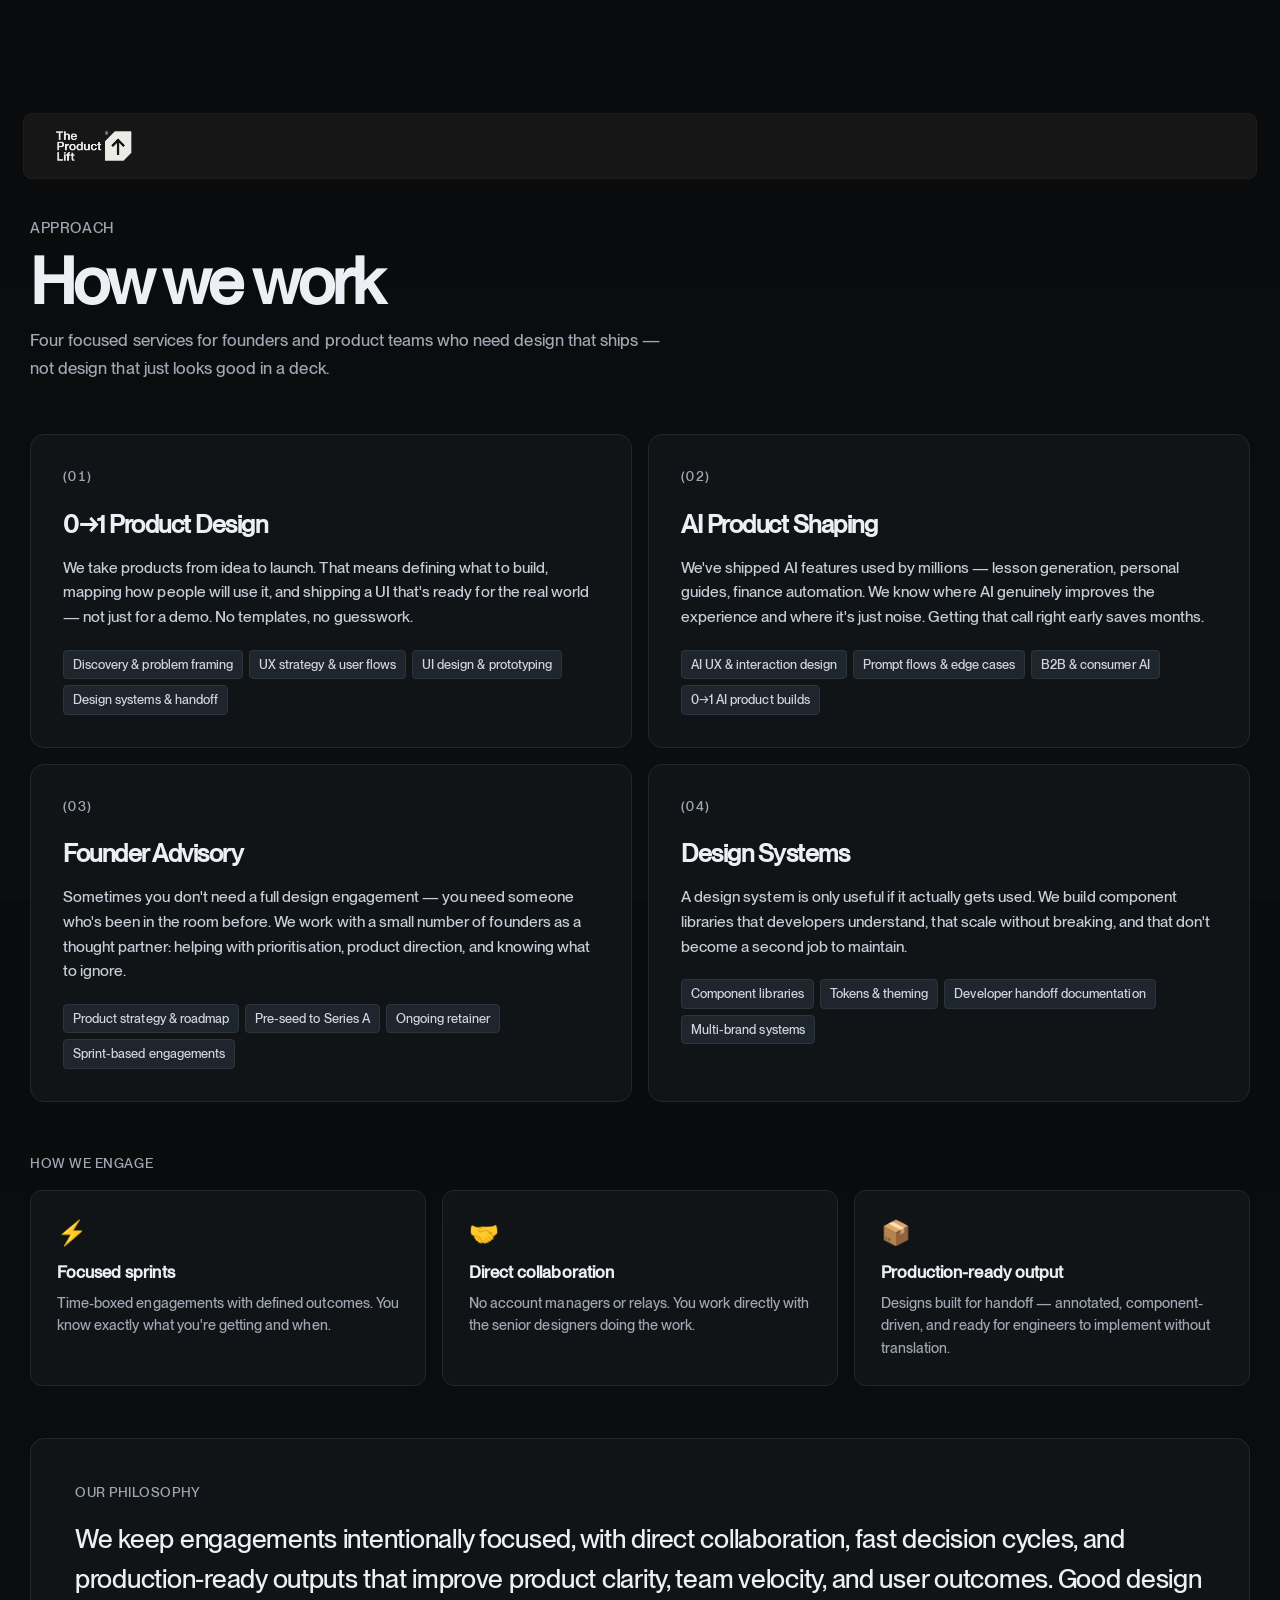
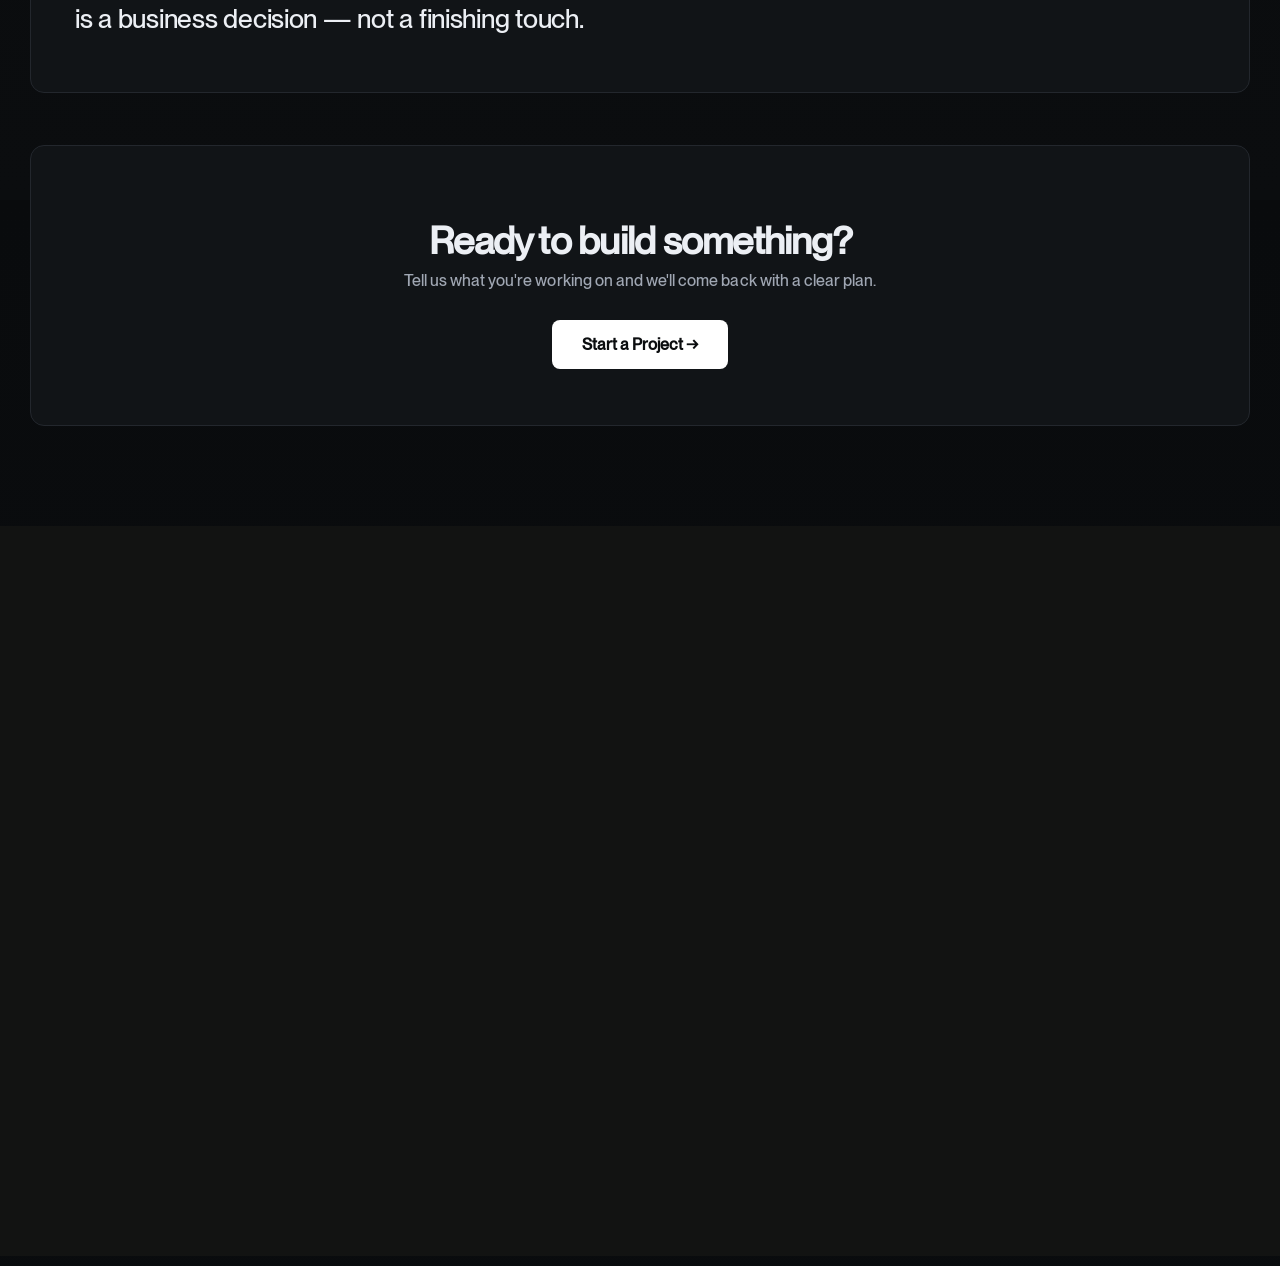
==== approach/index.html @ 655530db "Initial commit: The Product Lift — homepage + 6 daughter pages with nav and footer" ====
<!DOCTYPE html>
<html lang="en">
<head>
  <meta charset="UTF-8">
  <meta name="viewport" content="width=device-width, initial-scale=1.0">
  <title>Approach | The Product Lift</title>
  <meta name="description" content="How The Product Lift works — four focused services for founders and early-stage teams.">
  <link rel="icon" type="image/png" href="/images/logo-favicon.png?v=2">
  <link href="/css/hg-des.webflow.shared.d7e7f0685.min.css" rel="stylesheet" type="text/css" crossorigin="anonymous">
  <script type="text/javascript">!function(o,c){var n=c.documentElement,t=" w-mod-";n.className+=t+"js",("ontouchstart"in o||o.DocumentTouch&&c instanceof DocumentTouch)&&(n.className+=t+"touch")}(window,document);</script>
  <style>
    .brand-logo_wrap {
      width: clamp(120px, 14vw, 170px);
      max-width: 42vw;
    }

    .brand-logo_wrap img {
      width: 100%;
      height: auto;
      display: block;
    }

    @media (min-width: 1040px) {
      .nav_mobile_wrap {
        display: none !important;
      }
    }

    @media (max-width: 1039px) {
      .nav_desktop_wrap {
        display: none !important;
      }
    }
  </style>
  <style>
    :root {
      --bg: #0b0d0f;
      --panel: #111417;
      --border: #23272d;
      --text: #eceff4;
      --muted: #a0a7b3;
      --chip: #1f252c;
    }

    * { box-sizing: border-box; margin: 0; padding: 0; }

    body {
      font-family: "PP Neue Montreal", "Helvetica Neue", Helvetica, Arial, sans-serif;
      background: linear-gradient(180deg, #090b0d 0%, #0b0d0f 100%);
      color: var(--text);
      padding-top: 90px;
    }
    .nav a.active { font-weight: 700; }

    .container {
      width: min(1220px, 96vw);
      margin: 22px auto 100px;
    }

    /* — Page header — */
    .page-label { margin-top: 40px; color: var(--muted); font-size: 0.92rem; letter-spacing: 0.04em; text-transform: uppercase; }
    h1 { margin: 10px 0 14px; font-size: clamp(2.4rem, 5vw, 4.2rem); line-height: 1; letter-spacing: -0.03em; }
    .page-sub { color: var(--muted); font-size: 1.05rem; line-height: 1.65; max-width: 58ch; margin-bottom: 52px; }

    /* — Services grid — */
    .services-grid {
      display: grid;
      grid-template-columns: repeat(2, 1fr);
      gap: 16px;
      margin-bottom: 20px;
    }
    .service-card {
      border: 1px solid var(--border);
      border-radius: 14px;
      background: var(--panel);
      padding: 32px;
    }
    .service-num { color: var(--muted); font-size: 0.85rem; margin-bottom: 12px; font-variant-numeric: tabular-nums; }
    .service-title { font-size: clamp(1.3rem, 2vw, 1.55rem); font-weight: 600; margin-bottom: 14px; letter-spacing: -0.02em; }
    .service-body { color: #c6ced8; line-height: 1.6; font-size: 0.97rem; margin-bottom: 20px; }
    .service-tags { display: flex; flex-wrap: wrap; gap: 6px; }
    .tag {
      background: var(--chip);
      border: 1px solid #2c343d;
      color: #d2d8df;
      border-radius: 4px;
      padding: 5px 9px;
      font-size: 0.8rem;
    }

    /* — How we engage — */
    .engage-section { margin: 52px 0; }
    .section-label { color: var(--muted); font-size: 0.85rem; letter-spacing: 0.04em; text-transform: uppercase; margin-bottom: 18px; }
    .engage-grid {
      display: grid;
      grid-template-columns: repeat(3, 1fr);
      gap: 16px;
    }
    .engage-card {
      border: 1px solid var(--border);
      border-radius: 12px;
      background: var(--panel);
      padding: 26px;
    }
    .engage-icon { font-size: 1.5rem; margin-bottom: 12px; }
    .engage-title { font-size: 1.05rem; font-weight: 600; margin-bottom: 8px; }
    .engage-body { color: var(--muted); font-size: 0.9rem; line-height: 1.55; }

    /* — Philosophy — */
    .philosophy {
      border: 1px solid var(--border);
      border-radius: 14px;
      background: var(--panel);
      padding: 44px;
      margin: 52px 0;
    }
    .philosophy-label { color: var(--muted); font-size: 0.85rem; letter-spacing: 0.04em; text-transform: uppercase; margin-bottom: 18px; }
    .philosophy-quote {
      font-size: clamp(1.2rem, 2.5vw, 1.65rem);
      line-height: 1.5;
      font-weight: 500;
      letter-spacing: -0.01em;
      color: var(--text);
    }

    /* — CTA block — */
    .cta-block {
      border: 1px solid var(--border);
      border-radius: 14px;
      background: var(--panel);
      padding: 56px 44px;
      text-align: center;
      margin-top: 52px;
    }
    .cta-block h2 { font-size: clamp(1.6rem, 3vw, 2.4rem); letter-spacing: -0.02em; margin-bottom: 12px; }
    .cta-block p { color: var(--muted); margin-bottom: 28px; font-size: 1rem; }
    .cta-primary {
      background: #fff;
      color: #0b0d0f;
      border-radius: 8px;
      padding: 14px 30px;
      font-weight: 700;
      font-size: 1rem;
      text-decoration: none;
      display: inline-block;
      font-family: inherit;
    }

    @media (max-width: 860px) {
      .services-grid { grid-template-columns: 1fr; }
      .engage-grid { grid-template-columns: 1fr; }
      .philosophy { padding: 28px; }
      .cta-block { padding: 36px 24px; }
    }
  </style>
</head>
<body>
  <div data-wf--nav--nav-position="overlap" style="container-type:inline-size;position:relative;" class="nav_component w-variant-dd866659-1d7d-6447-6461-66ca86ca367f"><div class="u-theme-light u-display-none"></div><div class="u-embed-css w-embed"><style>
:root {
	--nav--menu-open-duration: 400ms;
	--nav--menu-close-duration: 400ms;
	--nav--dropdown-open-duration: 400ms;
	--nav--dropdown-close-duration: 400ms;
}
body:has(.nav_component .w-nav-button.w--open):not(:has(.nav_desktop_wrap:not(.w-condition-invisible))) { overflow: hidden; }
/* on smaller screens */
@media (width < 65em) {
	/* disable scroll when mobile menu is open */
	body:has(.nav_component .w-nav-button.w--open) { overflow: hidden; }
}
/* on larger screens */
@container (min-width: 65em) {
	/* show desktop nav & dropdown backdrop */
	.nav_desktop_wrap, .nav_dropdown_backdrop { display: block; }
	/* hide mobile nav & mobile menu backdrop */
	.nav_desktop_wrap:not(.w-condition-invisible) ~ .nav_mobile_wrap, .nav_desktop_wrap:not(.w-condition-invisible) ~ .nav_menu_backdrop { display: none; }
}
/* dropdown list: initial state */
html:not(.wf-design-mode) .nav_dropdown_component > .w-dropdown-list {
	/* removes display none to enable css transitions */
	display: grid !important;
	grid-template-columns: minmax(0, 1fr);
	/* sets list to 0 height by default */
	grid-template-rows: 0fr;
	transition: grid-template-rows var(--nav--dropdown-close-duration);
	/* makes list content not focusable when closed */
	visibility: hidden;
	opacity: 0;
}
/* makes list content focusable when opened */
html:not(.wf-design-mode) .nav_dropdown_component > .w-dropdown-list.w--open {
	visibility: visible;
	opacity: 1;
}
/* sets list child to overflow hidden to enable css height transition */
.nav_dropdown_component > .w-dropdown-list > * {
	overflow: hidden;
}
/* set open state of dropdown list */
.nav_dropdown_component:has(> .w-dropdown-toggle[aria-expanded="true"]) > .w-dropdown-list {
	--nav--dropdown-close-duration: var(--nav--dropdown-open-duration);
	grid-template-rows: 1fr;
}
/* on desktop, delay dropdown opening if another dropdown is open */
.nav_desktop_wrap:has(.nav_dropdown_component > .w-dropdown-toggle.w--open[aria-expanded="false"]) .nav_dropdown_component:has(> .w--open[aria-expanded="true"]) > .w-dropdown-list {
	transition-delay: var(--nav--dropdown-close-duration);
}
/* reveal dropdown backdrop when dropdown open */
.nav_dropdown_backdrop {
	transition: opacity var(--nav--dropdown-close-duration);
}
body:has(.nav_dropdown_component > [aria-expanded="true"]) .nav_dropdown_backdrop {
	opacity: 1;
}
/* reveal mobile menu backdrop on menu open */
.nav_menu_backdrop {
	transition: opacity var(--nav--menu-close-duration);
}
.nav_component:has(.w-nav-button.w--open) .nav_menu_backdrop {
	opacity: 1;
}
/* menu animations */
@keyframes menuOpen {
 from { clip-path: polygon(0 0, 100% 0, 100% 0, 0 0); }
 to { clip-path: polygon(0 0, 100% 0, 100% 100%, 0 100%); }
}
@keyframes menuClose {
 from { clip-path: polygon(0 0, 100% 0, 100% 100%, 0 100%); }
 to { clip-path: polygon(0 0, 100% 0, 100% 0, 0 0); }
}
/* menu open */
.nav_component:has(.w-nav-button.w--open) .w-nav-menu {
	animation: menuOpen var(--nav--menu-open-duration) ease-in-out forwards;
}
/* menu close */
.nav_component:has(.w-nav-button:not(.w--open)) .w-nav-menu {
	animation: menuClose var(--nav--menu-close-duration) ease-in-out forwards;
}
/* position overflow to top of screen */
.nav_component .w-nav-overlay {
 top: 0;
 min-height: 100vh;
}
/* open dropdown on mobile */
.nav_mobile_wrap [data-open-on-mobile] > .w-dropdown-toggle {
	display: none;
}
.nav_mobile_wrap [data-open-on-mobile] > .w-dropdown-list {
	visibility: visible !important;
	opacity: 1 !important;
	display: block !important;
	grid-template-rows: 1fr !important;
}
/* nav banner */
html:has(.nav_banner_wrap:not(.w-condition-invisible)):not(.hide-nav-banner) {
	--nav--height-total: calc(var(--nav--banner-height) + var(--nav--height) + var(--nav--spacing-outer-vertical));
}
.hide-nav-banner .nav_banner_wrap {
	display: none;
}
.wf-design-mode .nav_mobile_menu_wrap {
	width: 100%;
}
</style></div><a href="#main" class="nav_skip_wrap w-inline-block"><div class="nav_skip_text u-text-style-small">Skip to main content</div></a><header class="nav_desktop_wrap"><div class="nav_desktop_contain"><div class="nav_desktop_layout"><a aria-label="Home Page" href="/" aria-current="page" class="nav_desktop_logo w-inline-block w--current"><div style="" class="brand-logo_wrap"><img src="/images/logo-on-dark.png" loading="eager" alt="The Product Lift" style="width:100%;height:auto;display:block;"><div class="u-embed-js w-embed w-script"><script>
  document.addEventListener("DOMContentLoaded", () => {
    const logoWrap = document.querySelector(".brand-logo_wrap");
    if (!logoWrap) return;

    gsap.set(logoWrap, { transformPerspective: 800, transformOrigin: "center center" });

    // How far outside the element the magnet starts pulling (in px)
    const TRIGGER_RADIUS = 120;

    let bounds, cx, cy, isActive = false;

    function refreshBounds() {
      bounds = logoWrap.getBoundingClientRect();
      cx = bounds.left + bounds.width  / 2;
      cy = bounds.top  + bounds.height / 2;
    }

    refreshBounds();
    window.addEventListener("resize", refreshBounds);
    window.addEventListener("scroll", refreshBounds);

    window.addEventListener("mousemove", (e) => {
      const dx = e.clientX - cx;
      const dy = e.clientY - cy;
      const dist = Math.sqrt(dx * dx + dy * dy);

      if (dist < TRIGGER_RADIUS) {
        // Normalise pull strength — full pull at centre, eases off at the radius edge
        const strength = 1 - dist / TRIGGER_RADIUS;

        // Normalised -1 to +1 direction from centre
        const nx = dx / TRIGGER_RADIUS;
        const ny = dy / TRIGGER_RADIUS;

        if (!isActive) isActive = true;

        gsap.to(logoWrap, {
          x: nx * 12 * strength,
          y: ny * 8  * strength,
          rotateY: nx * 5 * strength,
          rotateX: -ny * 3 * strength,
          duration: 0.5,
          ease: "power3.out",
          overwrite: "auto"
        });

      } else if (isActive) {
        // Cursor left the radius — release
        isActive = false;

        gsap.to(logoWrap, {
          x: 0,
          y: 0,
          rotateX: 0,
          rotateY: 0,
          duration: 0.7,
          ease: "power4.out",
          overwrite: "auto"
        });
      }
    });
  });
</script></div></div></a><nav aria-label="Main" data-wf--menu--variant="desktop" class="nav_links_component w-variant-23049969-09ac-2789-520b-3c6ae895bbc6"><div class="u-embed-css w-embed"><style>
@media (min-width: 63.125rem) {
  .nav_links_wrap {
    display: flex;
    align-items: stretch;
  }
  
  .nav_links_item:not(:last-child)::after {
    content: "|";
    margin: 0 0.75rem;
    opacity: 0.4;
    align-self: center;
    color: var(--_theme---border-light);
    font-family: var(--text-style--font-family);
    font-size: var(--text-style--font-size);
    line-height: var(--text-style--line-height);
    font-weight: var(--text-style--font-weight);
    letter-spacing: var(--text-style--letter-spacing);
    text-transform: var(--text-style--text-transform, none);
  }
}
</style></div><ul data-trigger="group" role="list" class="nav_links_wrap w-variant-23049969-09ac-2789-520b-3c6ae895bbc6 w-list-unstyled"><li class="nav_links_item"><a data-trigger="focus-other hover-other" href="/work" class="nav_links_link w-variant-23049969-09ac-2789-520b-3c6ae895bbc6 w-inline-block"><div class="nav_links_text w-variant-23049969-09ac-2789-520b-3c6ae895bbc6 u-text-style-main">Work</div></a><link rel="prefetch" href="/work"></li><li class="nav_links_item"><a data-trigger="focus-other hover-other" href="/approach" class="nav_links_link w-variant-23049969-09ac-2789-520b-3c6ae895bbc6 w-inline-block"><div class="nav_links_text w-variant-23049969-09ac-2789-520b-3c6ae895bbc6 u-text-style-main">Approach</div></a></li><li class="nav_links_item"><a data-trigger="focus-other hover-other" href="/contact" class="nav_links_link w-variant-23049969-09ac-2789-520b-3c6ae895bbc6 w-inline-block"><div class="nav_links_text w-variant-23049969-09ac-2789-520b-3c6ae895bbc6 u-text-style-main">Contact</div></a></li></ul><ul role="list" class="nav_actions_wrap w-variant-23049969-09ac-2789-520b-3c6ae895bbc6 w-list-unstyled"><li class="nav_buttons_item is-main"><div data-wf--button-main--variant="primary" data-modal-trigger="contact" class="button_main_wrap u-text-transform-capitalize" data-button=" " data-trigger="hover focus"><div class="clickable_wrap u-cover-absolute"><a target="" href="/contact" class="clickable_link w-inline-block"><span class="clickable_text u-sr-only">Start a Project</span></a><button type="button" class="clickable_btn"><span class="clickable_text u-sr-only">Start a Project</span></button></div><div class="button_main_element"><div class="button_main_icon u-hide-if-empty"><svg xmlns="http://www.w3.org/2000/svg" width="100%" viewBox="0 0 15 10" fill="currentColor" class="u-svg"><path d="M10 10L15 5L10 0L8.83333 1.16667L11.8333 4.16667H1.66667V0.833333H0V5.83333H11.8333L8.83333 8.83333L10 10Z" class="u-path"></path></svg></div><div class="button_main_decoration u-hide-if-empty"></div><div aria-hidden="true" class="button_main_text u-text-style-main u-text-transform-capitalize">Start a Project</div><div class="button_main_line"></div></div><div class="u-embed-js w-embed w-script"><script src="/js/gsap.min_1.js"></script>

<script>
  document.addEventListener("DOMContentLoaded", () => {
    const buttons = [...document.querySelectorAll(".button_main_wrap")];

    buttons.forEach((btn) => {
      gsap.set(btn, { transformPerspective: 600, transformOrigin: "center center" });

      let bounds;

      btn.addEventListener("mouseenter", () => {
        bounds = btn.getBoundingClientRect();
      });

      btn.addEventListener("mousemove", (e) => {
        const nx = ((e.clientX - bounds.left) / bounds.width  - 0.5) * 2;
        const ny = ((e.clientY - bounds.top)  / bounds.height - 0.5) * 2;

        gsap.to(btn, {
          x: nx * 1.5,
          y: ny * 1,
          rotateY: nx * 0.8,
          rotateX: -ny * 0.5,
          duration: 0.4,
          ease: "power3.out",
          overwrite: "auto"
        });
      });

      btn.addEventListener("mouseleave", () => {
        gsap.to(btn, {
          x: 0, y: 0, rotateX: 0, rotateY: 0,
          duration: 0.7,
          ease: "power4.out",
          overwrite: "auto"
        });
      });

      window.addEventListener("resize", () => {
        if (bounds) bounds = btn.getBoundingClientRect();
      });
    });
  });
</script></div></div></li></ul><div class="u-embed-js w-embed w-script"><script>
(function() {
  'use strict';
  
  const navLinks = '.nav_links_item';
  const navButtons = '.nav_buttons_item';
  const linkTexts = document.querySelectorAll('.nav_links_link');
  
  // Hide immediately to prevent flash before animation
  gsap.set([navLinks, navButtons], {
    y: -15,
    opacity: 0,
    filter: 'blur(5px)'
  });
  
  let navAnimated = false;
  
  function animateNav() {
    if (navAnimated) return;
    navAnimated = true;
    
    const navTimeline = gsap.timeline({ delay: 0.3 });
    
    navTimeline
      .to(navLinks, {
        y: 0,
        opacity: 1,
        filter: 'blur(0px)',
        duration: 0.6,
        stagger: 0.07,
        ease: 'power2.out'
      })
      .to(navButtons, {
        y: 0,
        opacity: 1,
        filter: 'blur(0px)',
        duration: 0.6,
        stagger: 0.1,
        ease: 'power2.out'
      }, '-=0.4');
  }
  
  // Guard prevents duplicate listeners on repeat page visits
  if (!window.navHoverSet) {
    linkTexts.forEach(link => {
      const textEl = link.querySelector('.nav_links_text');
      
      link.addEventListener('mouseenter', () => {
        gsap.to(textEl, { y: -2, duration: 0.3, ease: 'power2.out' });
      });
      
      link.addEventListener('mouseleave', () => {
        gsap.to(textEl, { y: 0, duration: 0.3, ease: 'power2.out' });
      });
    });
    window.navHoverSet = true;
  }
  
  // preloaderComplete fires as the slide-out begins, so nav
  // animates in over the exiting preloader — feels more natural
  window.addEventListener('preloaderComplete', animateNav);

  // Reset on back/forward cache restore so nav re-animates
  window.addEventListener('pageshow', () => { navAnimated = false; });
  
})();
</script></div></nav></div></div></header><div data-animation="default" data-collapse="all" data-duration="400" data-easing="ease" data-easing2="ease" role="banner" class="nav_mobile_wrap w-nav"><div class="nav_mobile_contain"><div class="nav_mobile_layout"><a aria-label="Home Page" href="/" aria-current="page" class="nav_mobile_logo w-inline-block w--current"><div style="" class="brand-logo_wrap"><img src="/images/logo-on-dark.png" loading="eager" alt="The Product Lift" style="width:100%;height:auto;display:block;"><div class="u-embed-js w-embed w-script"><script>
  document.addEventListener("DOMContentLoaded", () => {
    const logoWrap = document.querySelector(".brand-logo_wrap");
    if (!logoWrap) return;

    gsap.set(logoWrap, { transformPerspective: 800, transformOrigin: "center center" });

    // How far outside the element the magnet starts pulling (in px)
    const TRIGGER_RADIUS = 120;

    let bounds, cx, cy, isActive = false;

    function refreshBounds() {
      bounds = logoWrap.getBoundingClientRect();
      cx = bounds.left + bounds.width  / 2;
      cy = bounds.top  + bounds.height / 2;
    }

    refreshBounds();
    window.addEventListener("resize", refreshBounds);
    window.addEventListener("scroll", refreshBounds);

    window.addEventListener("mousemove", (e) => {
      const dx = e.clientX - cx;
      const dy = e.clientY - cy;
      const dist = Math.sqrt(dx * dx + dy * dy);

      if (dist < TRIGGER_RADIUS) {
        // Normalise pull strength — full pull at centre, eases off at the radius edge
        const strength = 1 - dist / TRIGGER_RADIUS;

        // Normalised -1 to +1 direction from centre
        const nx = dx / TRIGGER_RADIUS;
        const ny = dy / TRIGGER_RADIUS;

        if (!isActive) isActive = true;

        gsap.to(logoWrap, {
          x: nx * 12 * strength,
          y: ny * 8  * strength,
          rotateY: nx * 5 * strength,
          rotateX: -ny * 3 * strength,
          duration: 0.5,
          ease: "power3.out",
          overwrite: "auto"
        });

      } else if (isActive) {
        // Cursor left the radius — release
        isActive = false;

        gsap.to(logoWrap, {
          x: 0,
          y: 0,
          rotateX: 0,
          rotateY: 0,
          duration: 0.7,
          ease: "power4.out",
          overwrite: "auto"
        });
      }
    });
  });
</script></div></div></a><nav role="navigation" class="nav_mobile_menu_wrap w-nav-menu"><div data-lenis-prevent="" class="nav_mobile_menu_scroll"><nav aria-label="Main" data-wf--menu--variant="mobile" class="nav_links_component"><div class="u-embed-css w-embed"><style>
@media (min-width: 63.125rem) {
  .nav_links_wrap {
    display: flex;
    align-items: stretch;
  }
  
  .nav_links_item:not(:last-child)::after {
    content: "|";
    margin: 0 0.75rem;
    opacity: 0.4;
    align-self: center;
    color: var(--_theme---border-light);
    font-family: var(--text-style--font-family);
    font-size: var(--text-style--font-size);
    line-height: var(--text-style--line-height);
    font-weight: var(--text-style--font-weight);
    letter-spacing: var(--text-style--letter-spacing);
    text-transform: var(--text-style--text-transform, none);
  }
}
</style></div><ul data-trigger="group" role="list" class="nav_links_wrap w-list-unstyled"><li class="nav_links_item"><a data-trigger="focus-other hover-other" href="/work" class="nav_links_link w-inline-block"><div class="nav_links_text u-text-style-main">Work</div></a><link rel="prefetch" href="/work"></li><li class="nav_links_item"><a data-trigger="focus-other hover-other" href="/approach" class="nav_links_link w-inline-block"><div class="nav_links_text u-text-style-main">Approach</div></a></li><li class="nav_links_item"><a data-trigger="focus-other hover-other" href="/contact" class="nav_links_link w-inline-block"><div class="nav_links_text u-text-style-main">Contact</div></a></li></ul><ul role="list" class="nav_actions_wrap w-list-unstyled"><li class="nav_buttons_item is-main"><div data-wf--button-main--variant="primary" data-modal-trigger="contact" class="button_main_wrap u-text-transform-capitalize" data-button=" " data-trigger="hover focus"><div class="clickable_wrap u-cover-absolute"><a target="" href="/contact" class="clickable_link w-inline-block"><span class="clickable_text u-sr-only">Start a Project</span></a><button type="button" class="clickable_btn"><span class="clickable_text u-sr-only">Start a Project</span></button></div><div class="button_main_element"><div class="button_main_icon u-hide-if-empty"><svg xmlns="http://www.w3.org/2000/svg" width="100%" viewBox="0 0 15 10" fill="currentColor" class="u-svg"><path d="M10 10L15 5L10 0L8.83333 1.16667L11.8333 4.16667H1.66667V0.833333H0V5.83333H11.8333L8.83333 8.83333L10 10Z" class="u-path"></path></svg></div><div class="button_main_decoration u-hide-if-empty"></div><div aria-hidden="true" class="button_main_text u-text-style-main u-text-transform-capitalize">Start a Project</div><div class="button_main_line"></div></div><div class="u-embed-js w-embed w-script"><script src="/js/gsap.min_1.js"></script>

<script>
  document.addEventListener("DOMContentLoaded", () => {
    const buttons = [...document.querySelectorAll(".button_main_wrap")];

    buttons.forEach((btn) => {
      gsap.set(btn, { transformPerspective: 600, transformOrigin: "center center" });

      let bounds;

      btn.addEventListener("mouseenter", () => {
        bounds = btn.getBoundingClientRect();
      });

      btn.addEventListener("mousemove", (e) => {
        const nx = ((e.clientX - bounds.left) / bounds.width  - 0.5) * 2;
        const ny = ((e.clientY - bounds.top)  / bounds.height - 0.5) * 2;

        gsap.to(btn, {
          x: nx * 1.5,
          y: ny * 1,
          rotateY: nx * 0.8,
          rotateX: -ny * 0.5,
          duration: 0.4,
          ease: "power3.out",
          overwrite: "auto"
        });
      });

      btn.addEventListener("mouseleave", () => {
        gsap.to(btn, {
          x: 0, y: 0, rotateX: 0, rotateY: 0,
          duration: 0.7,
          ease: "power4.out",
          overwrite: "auto"
        });
      });

      window.addEventListener("resize", () => {
        if (bounds) bounds = btn.getBoundingClientRect();
      });
    });
  });
</script></div></div></li></ul><div class="u-embed-js w-embed w-script"><script>
(function() {
  'use strict';
  
  const navLinks = '.nav_links_item';
  const navButtons = '.nav_buttons_item';
  const linkTexts = document.querySelectorAll('.nav_links_link');
  
  // Hide immediately to prevent flash before animation
  gsap.set([navLinks, navButtons], {
    y: -15,
    opacity: 0,
    filter: 'blur(5px)'
  });
  
  let navAnimated = false;
  
  function animateNav() {
    if (navAnimated) return;
    navAnimated = true;
    
    const navTimeline = gsap.timeline({ delay: 0.3 });
    
    navTimeline
      .to(navLinks, {
        y: 0,
        opacity: 1,
        filter: 'blur(0px)',
        duration: 0.6,
        stagger: 0.07,
        ease: 'power2.out'
      })
      .to(navButtons, {
        y: 0,
        opacity: 1,
        filter: 'blur(0px)',
        duration: 0.6,
        stagger: 0.1,
        ease: 'power2.out'
      }, '-=0.4');
  }
  
  // Guard prevents duplicate listeners on repeat page visits
  if (!window.navHoverSet) {
    linkTexts.forEach(link => {
      const textEl = link.querySelector('.nav_links_text');
      
      link.addEventListener('mouseenter', () => {
        gsap.to(textEl, { y: -2, duration: 0.3, ease: 'power2.out' });
      });
      
      link.addEventListener('mouseleave', () => {
        gsap.to(textEl, { y: 0, duration: 0.3, ease: 'power2.out' });
      });
    });
    window.navHoverSet = true;
  }
  
  // preloaderComplete fires as the slide-out begins, so nav
  // animates in over the exiting preloader — feels more natural
  window.addEventListener('preloaderComplete', animateNav);

  // Reset on back/forward cache restore so nav re-animates
  window.addEventListener('pageshow', () => { navAnimated = false; });
  
})();
</script></div></nav></div></nav><div data-state="open" class="nav_button_wrap w-nav-button"><div class="nav_button_layout"><div class="nav_button_line is-1"></div><div class="nav_button_line is-2"></div></div></div></div></div></div><div class="nav_dropdown_backdrop"></div><div class="nav_menu_backdrop"></div><div class="u-embed-js w-embed w-script"><script>
if (sessionStorage.getItem("hide-nav-banner") === "true") {
  document.documentElement.classList.add("hide-nav-banner");
}
document.addEventListener("DOMContentLoaded", function () {
  document.querySelectorAll(".nav_banner_close_wrap").forEach((button) => {
    button.addEventListener("click", function () {
      sessionStorage.setItem("hide-nav-banner", "true");
      document.documentElement.classList.add("hide-nav-banner");
    });
  });
  document.querySelectorAll(".nav_skip_wrap").forEach(function (link) {
    const target = document.querySelector("main");
    if (!target) return;
    link.addEventListener("click", function () {
      target.setAttribute("tabindex", "-1");
      target.focus();
    });
  });
});
</script></div><div class="u-embed-js w-embed w-script"><style>
.nav_desktop_contain {
  width: calc(100% - var(--nav--spacing-outer-horizontal) * 2);
  transform-origin: center top;
  will-change: transform, width;
}
.nav_component {
  transition: color 0.4s cubic-bezier(0.4, 0, 0.2, 1), 
              background-color 0.4s cubic-bezier(0.4, 0, 0.2, 1);
}
</style>
<script>
(function() {
  'use strict';
  
  function initNavScroll() {
    if (typeof gsap === 'undefined' || typeof ScrollTrigger === 'undefined') return;
    
    gsap.registerPlugin(ScrollTrigger);
    
    const nav = document.querySelector(".nav_component");
    const contain = document.querySelector(".nav_desktop_contain");
    
    if (!nav || !contain) return;
    
    const rem = parseFloat(getComputedStyle(document.documentElement).fontSize);
    const threshold = 2.5 * rem;
    
    // Calculate reduction in rem units
    const currentWidthPx = contain.offsetWidth;
    const currentWidthRem = currentWidthPx / rem;
    const reductionRem = Math.min(currentWidthRem * 0.15, 20); // Reduce by 15% or 20rem max
    const targetWidth = `${currentWidthRem - reductionRem}rem`;
    
    const navTimeline = gsap.timeline({
      scrollTrigger: {
        trigger: document.body,
        start: "top top",
        end: `+=${threshold * 2.5}`,
        scrub: 1,
        invalidateOnRefresh: true,
        onUpdate: (self) => {
          if (self.progress > 0.5) {
            nav.classList.add("u-theme-light");
          } else {
            nav.classList.remove("u-theme-light");
          }
        }
      }
    });
    
    navTimeline.to(contain, { 
      width: targetWidth, 
      ease: "power2.out" 
    }, 0);
    navTimeline.to(contain, { 
      scaleY: 0.94, 
      ease: "power2.out" 
    }, 0);
  }
  
  setTimeout(initNavScroll, 100);
  
  window.addEventListener('load', () => {
    if (typeof ScrollTrigger !== 'undefined') ScrollTrigger.refresh();
  });
  
})();
</script></div></div>

  <main id="main" class="container">
    <div class="page-label">Approach</div>
    <h1>How we work</h1>
    <p class="page-sub">Four focused services for founders and product teams who need design that ships — not design that just looks good in a deck.</p>

    <div class="services-grid">
      <div class="service-card">
        <div class="service-num">(01)</div>
        <h2 class="service-title">0&#x2192;1 Product Design</h2>
        <p class="service-body">We take products from idea to launch. That means defining what to build, mapping how people will use it, and shipping a UI that's ready for the real world — not just for a demo. No templates, no guesswork.</p>
        <div class="service-tags">
          <span class="tag">Discovery &amp; problem framing</span>
          <span class="tag">UX strategy &amp; user flows</span>
          <span class="tag">UI design &amp; prototyping</span>
          <span class="tag">Design systems &amp; handoff</span>
        </div>
      </div>

      <div class="service-card">
        <div class="service-num">(02)</div>
        <h2 class="service-title">AI Product Shaping</h2>
        <p class="service-body">We've shipped AI features used by millions — lesson generation, personal guides, finance automation. We know where AI genuinely improves the experience and where it's just noise. Getting that call right early saves months.</p>
        <div class="service-tags">
          <span class="tag">AI UX &amp; interaction design</span>
          <span class="tag">Prompt flows &amp; edge cases</span>
          <span class="tag">B2B &amp; consumer AI</span>
          <span class="tag">0&#x2192;1 AI product builds</span>
        </div>
      </div>

      <div class="service-card">
        <div class="service-num">(03)</div>
        <h2 class="service-title">Founder Advisory</h2>
        <p class="service-body">Sometimes you don't need a full design engagement — you need someone who's been in the room before. We work with a small number of founders as a thought partner: helping with prioritisation, product direction, and knowing what to ignore.</p>
        <div class="service-tags">
          <span class="tag">Product strategy &amp; roadmap</span>
          <span class="tag">Pre-seed to Series A</span>
          <span class="tag">Ongoing retainer</span>
          <span class="tag">Sprint-based engagements</span>
        </div>
      </div>

      <div class="service-card">
        <div class="service-num">(04)</div>
        <h2 class="service-title">Design Systems</h2>
        <p class="service-body">A design system is only useful if it actually gets used. We build component libraries that developers understand, that scale without breaking, and that don't become a second job to maintain.</p>
        <div class="service-tags">
          <span class="tag">Component libraries</span>
          <span class="tag">Tokens &amp; theming</span>
          <span class="tag">Developer handoff documentation</span>
          <span class="tag">Multi-brand systems</span>
        </div>
      </div>
    </div>

    <div class="engage-section">
      <div class="section-label">How we engage</div>
      <div class="engage-grid">
        <div class="engage-card">
          <div class="engage-icon">&#x26A1;</div>
          <div class="engage-title">Focused sprints</div>
          <div class="engage-body">Time-boxed engagements with defined outcomes. You know exactly what you're getting and when.</div>
        </div>
        <div class="engage-card">
          <div class="engage-icon">&#x1F91D;</div>
          <div class="engage-title">Direct collaboration</div>
          <div class="engage-body">No account managers or relays. You work directly with the senior designers doing the work.</div>
        </div>
        <div class="engage-card">
          <div class="engage-icon">&#x1F4E6;</div>
          <div class="engage-title">Production-ready output</div>
          <div class="engage-body">Designs built for handoff — annotated, component-driven, and ready for engineers to implement without translation.</div>
        </div>
      </div>
    </div>

    <div class="philosophy">
      <div class="philosophy-label">Our philosophy</div>
      <p class="philosophy-quote">We keep engagements intentionally focused, with direct collaboration, fast decision cycles, and production-ready outputs that improve product clarity, team velocity, and user outcomes. Good design is a business decision — not a finishing touch.</p>
    </div>

    <div class="cta-block">
      <h2>Ready to build something?</h2>
      <p>Tell us what you're working on and we'll come back with a clear plan.</p>
      <a class="cta-primary" href="/contact">Start a Project &#x2192;</a>
    </div>

  </main>
<footer class="footer-basic_wrap u-section"><div data-wf--spacer--variant="none" class="u-section-spacer u-ignore-trim"></div><h2 class="footer_title u-sr-only">Footer</h2><div class="footer-basic_bottom_wrap"><div class="footer-basic_bottom_contain u-container"><div class="footer-basic_bottom_element"><div class="footer-basic_bottom_layout"><div class="footer-basic_content_wrap"><div class="footer-basic_content_data"><div class="footer_bottom_text u-text-style-small u-text-color-secondary"><span>© </span><span data-dynamic-year=" ">2026</span><span>  The Product Lift. All Rights Reserved.</span></div><div data-trigger="group" role="list" class="footer_bottom_list"><div data-trigger="hover-other focus-other" role="listitem" class="footer_bottom_item"><a href="/privacy-policy" class="footer_bottom_link_wrap w-inline-block"><div class="footer_bottom_link_text u-text-style-small">Privacy Policy</div></a></div><div data-trigger="hover-other focus-other" role="listitem" class="footer_bottom_item"><a href="/terms-conditions" class="footer_bottom_link_wrap w-inline-block"><div class="footer_bottom_link_text u-text-style-small">Terms & Conditions</div></a></div><div data-trigger="hover-other focus-other" role="listitem" class="footer_bottom_item"><a href="/confidential" class="footer_bottom_link_wrap w-inline-block"><div class="footer_bottom_link_text u-text-style-small">Site Map</div></a></div></div></div><div class="footer-basic_content_contain"><div data-wf--grid--variant="default" style="" class="u-grid-wrapper" data-number="12"><div role="none" data-large-columns="2" data-medium-columns="0" data-small-columns="1" data-xsmall-columns="0" class="u-grid"><div data-wf--grid--variant="default" style="" class="u-grid-wrapper u-gap-0" data-number="12"><div role="none" data-large-columns="1" data-medium-columns="1" data-small-columns="0" data-xsmall-columns="0" class="u-grid"><div class="footer-clock_wrap u-margin-bottom-3"><span data-dynamic-status="" style="color: var(--_theme---text-focus-tertiary);">(Offline)</span><span data-dynamic-time="">Now, 8:59:19 PM IST</span></div><div data-wf--content-wrapper--variant="left" class="u-display-contents"><div class="u-content-wrapper  "><div data-number="40" data-wf--typography-paragraph--variant="text-small" class="u-text w-variant-4099173f-f581-635c-a5fe-cf4a89c62029 u-rich-text w-richtext u-margin-bottom-2 u-text-color-tertiary"><p>Mon to Fri, 9AM - 5:30PM</p></div><div data-number="40" data-wf--typography-paragraph--variant="text-small" class="u-text w-variant-4099173f-f581-635c-a5fe-cf4a89c62029 u-rich-text w-richtext u-margin-bottom-2 u-text-color-tertiary"><p>Sat, 10AM - 2PM</p></div><div data-number="40" data-wf--typography-paragraph--variant="text-small" class="u-text w-variant-4099173f-f581-635c-a5fe-cf4a89c62029 u-rich-text w-richtext u-margin-bottom-2 u-text-color-tertiary"><p>Sundays & Bank Holidays, Closed</p></div></div></div></div></div><div data-wf--content-wrapper--variant="left" class="u-display-contents"><div class="u-content-wrapper u-alignment-start"><div data-wf--content-wrapper--variant="right" class="u-display-contents"><div class="u-content-wrapper w-variant-405b6754-709a-81de-bf32-f0102c0c7aa2 u-all-unset-small"><div data-number="-1" data-wf--typography-paragraph--variant="text-small" class="u-text w-variant-4099173f-f581-635c-a5fe-cf4a89c62029 u-rich-text w-richtext u-margin-bottom-2 u-text-color-tertiary"><p>Based in Gurugram, India</p></div><div class="u-button-wrapper u-margin-top-3" style=""><div class="u-display-contents"><div data-wf--button-main--variant="link" class="button_main_wrap w-variant-625d5df4-ad91-f7dc-9e2f-2e69f3fd7400 u-text-style-small u-text-color-primary" data-button=" " data-trigger="hover focus"><div class="clickable_wrap u-cover-absolute"><a target="_blank" href="https://www.google.com/maps/place/Gurugram/@28.4595,77.0266,13z" class="clickable_link w-inline-block"><span class="clickable_text u-sr-only">28.4595 N, 77.0266 E</span></a><button type="button" class="clickable_btn"><span class="clickable_text u-sr-only">28.4595 N, 77.0266 E</span></button></div><div class="button_main_element w-variant-625d5df4-ad91-f7dc-9e2f-2e69f3fd7400"><div class="button_main_icon w-variant-625d5df4-ad91-f7dc-9e2f-2e69f3fd7400 u-hide-if-empty"></div><div class="button_main_decoration u-hide-if-empty"></div><div aria-hidden="true" class="button_main_text u-text-style-main u-text-style-small u-text-color-primary">28.4595 N, 77.0266 E</div><div class="button_main_line w-variant-625d5df4-ad91-f7dc-9e2f-2e69f3fd7400"></div></div><div class="u-embed-js w-embed w-script"><script src="/js/gsap.min_1.js"></script>

<script>
  document.addEventListener("DOMContentLoaded", () => {
    const buttons = [...document.querySelectorAll(".button_main_wrap")];

    buttons.forEach((btn) => {
      gsap.set(btn, { transformPerspective: 600, transformOrigin: "center center" });

      let bounds;

      btn.addEventListener("mouseenter", () => {
        bounds = btn.getBoundingClientRect();
      });

      btn.addEventListener("mousemove", (e) => {
        const nx = ((e.clientX - bounds.left) / bounds.width  - 0.5) * 2;
        const ny = ((e.clientY - bounds.top)  / bounds.height - 0.5) * 2;

        gsap.to(btn, {
          x: nx * 1.5,
          y: ny * 1,
          rotateY: nx * 0.8,
          rotateX: -ny * 0.5,
          duration: 0.4,
          ease: "power3.out",
          overwrite: "auto"
        });
      });

      btn.addEventListener("mouseleave", () => {
        gsap.to(btn, {
          x: 0, y: 0, rotateX: 0, rotateY: 0,
          duration: 0.7,
          ease: "power4.out",
          overwrite: "auto"
        });
      });

      window.addEventListener("resize", () => {
        if (bounds) bounds = btn.getBoundingClientRect();
      });
    });
  });
</script></div></div></div></div></div></div></div></div></div></div></div></div><div class="footer-basic_bottom_logo"><img src="/images/footer-bg.png?v=2" loading="eager" alt="The Product Lift footer visual" style="width:100%;height:auto;display:block;"></div></div></div></div></div><div class="u-embed-js w-embed w-script"><script>
document.addEventListener("DOMContentLoaded", function () {
  document.querySelectorAll("[data-dynamic-year]").forEach(function (el) {
    el.textContent = new Date().getFullYear();
  });
});
</script></div><div class="u-embed-js w-embed w-script"><script>
window.addEventListener('DOMContentLoaded', function() {
  'use strict';
  
  const prefersReducedMotion = window.matchMedia('(prefers-reduced-motion: reduce)').matches;
  
  if (prefersReducedMotion) {
    gsap.set(['.footer-basic_bottom_wrap', '.footer-basic_bottom_logo', '.footer_bottom_text', '.footer_bottom_item'], {
      clearProps: 'all'
    });
    return;
  }
  
  if (typeof gsap === 'undefined') return;
  
  gsap.registerPlugin(ScrollTrigger);
  
  const isLowEndDevice = navigator.hardwareConcurrency && navigator.hardwareConcurrency < 4;
  const blurAmount = isLowEndDevice ? 0 : 1;
  
  const initialStates = {
    wrap: { y: 40, autoAlpha: 0, filter: `blur(${8 * blurAmount}px)` },
    logo: { y: 60, autoAlpha: 0, scale: 0.95, filter: `blur(${10 * blurAmount}px)` },
    text: { y: 25, autoAlpha: 0, filter: `blur(${5 * blurAmount}px)` },
    item: { y: 30, autoAlpha: 0, filter: `blur(${6 * blurAmount}px)` }
  };
  
  gsap.set('.footer-basic_bottom_wrap', initialStates.wrap);
  gsap.set('.footer-basic_bottom_logo', initialStates.logo);
  gsap.set('.footer_bottom_text', initialStates.text);
  gsap.set('.footer_bottom_item', initialStates.item);
  
  const footerTimeline = gsap.timeline({ paused: true })
    .to('.footer-basic_bottom_wrap', { 
      y: 0, 
      autoAlpha: 1, 
      filter: 'blur(0px)', 
      duration: 0.8, 
      ease: 'power2.out'
    })
    .to('.footer-basic_bottom_logo', { 
      y: 0, 
      autoAlpha: 1, 
      scale: 1, 
      filter: 'blur(0px)', 
      duration: 1, 
      ease: 'power2.out'
    }, '-=0.6')
    .to('.footer_bottom_text', { 
      y: 0, 
      autoAlpha: 1, 
      filter: 'blur(0px)', 
      duration: 0.6, 
      ease: 'power2.out'
    }, '-=0.5')
    .to('.footer_bottom_item', { 
      y: 0, 
      autoAlpha: 1, 
      filter: 'blur(0px)', 
      duration: 0.6, 
      stagger: 0.08, 
      ease: 'power2.out'
    }, '-=0.4');
  
  ScrollTrigger.create({
    trigger: '.footer-basic_bottom_wrap',
    start: 'top bottom',
    end: 'bottom top',
    onEnter: () => footerTimeline.play(),
    onLeaveBack: () => footerTimeline.reverse(),
    onEnterBack: () => footerTimeline.play(),
  });
});
</script></div></footer>

  <script src="/js/jquery-3.5.1.min.dc5e7f18c8.js" type="text/javascript" crossorigin="anonymous"></script>
  <script src="/js/webflow.3433cf1d.ef4a8d1ad1548a68.js" type="text/javascript" crossorigin="anonymous"></script>
  <script src="/js/gsap.min.js" type="text/javascript"></script>
  <script src="/js/ScrollTrigger.min.js" type="text/javascript"></script>
  <script src="/js/SplitText.min.js" type="text/javascript"></script>
  <script type="text/javascript">gsap.registerPlugin(ScrollTrigger,SplitText);</script>
  <script>
  (function() {
    const TOP_LOGO = '/images/logo-on-dark.png';
    const SCROLLED_LOGO = '/images/logo-ton-light.png';

    function updateHeaderLogos() {
      const useScrolledLogo = window.scrollY > 20;
      const nextSrc = useScrolledLogo ? SCROLLED_LOGO : TOP_LOGO;

      document.querySelectorAll('.brand-logo_wrap img[alt="The Product Lift"]').forEach((img) => {
        if (img.getAttribute('src') !== nextSrc) {
          img.setAttribute('src', nextSrc);
        }
      });
    }

    if (document.readyState === 'loading') {
      document.addEventListener('DOMContentLoaded', updateHeaderLogos, { once: true });
    } else {
      updateHeaderLogos();
    }

    window.addEventListener('scroll', updateHeaderLogos, { passive: true });
    window.addEventListener('pageshow', updateHeaderLogos, { passive: true });
  })();
  </script>
</body>
</html>
---- css/hg-des.webflow.shared.d7e7f0685.min.css ----
html{-webkit-text-size-adjust:100%;-ms-text-size-adjust:100%;font-family:sans-serif}body{margin:0}article,aside,details,figcaption,figure,footer,header,hgroup,main,menu,nav,section,summary{display:block}audio,canvas,progress,video{vertical-align:baseline;display:inline-block}audio:not([controls]){height:0;display:none}[hidden],template{display:none}a{background-color:#0000}a:active,a:hover{outline:0}abbr[title]{border-bottom:1px dotted}b,strong{font-weight:700}dfn{font-style:italic}h1{margin:.67em 0;font-size:2em}mark{color:#000;background:#ff0}small{font-size:80%}sub,sup{vertical-align:baseline;font-size:75%;line-height:0;position:relative}sup{top:-.5em}sub{bottom:-.25em}img{border:0}svg:not(:root){overflow:hidden}hr{box-sizing:content-box;height:0}pre{overflow:auto}code,kbd,pre,samp{font-family:monospace;font-size:1em}button,input,optgroup,select,textarea{color:inherit;font:inherit;margin:0}button{overflow:visible}button,select{text-transform:none}button,html input[type=button],input[type=reset]{-webkit-appearance:button;cursor:pointer}button[disabled],html input[disabled]{cursor:default}button::-moz-focus-inner,input::-moz-focus-inner{border:0;padding:0}input{line-height:normal}input[type=checkbox],input[type=radio]{box-sizing:border-box;padding:0}input[type=number]::-webkit-inner-spin-button,input[type=number]::-webkit-outer-spin-button{height:auto}input[type=search]{-webkit-appearance:none}input[type=search]::-webkit-search-cancel-button,input[type=search]::-webkit-search-decoration{-webkit-appearance:none}legend{border:0;padding:0}textarea{overflow:auto}optgroup{font-weight:700}table{border-collapse:collapse;border-spacing:0}td,th{padding:0}@font-face{font-family:webflow-icons;src:url([data-uri])format("truetype");font-weight:400;font-style:normal}[class^=w-icon-],[class*=\ w-icon-]{speak:none;font-variant:normal;text-transform:none;-webkit-font-smoothing:antialiased;-moz-osx-font-smoothing:grayscale;font-style:normal;font-weight:400;line-height:1;font-family:webflow-icons!important}.w-icon-slider-right:before{content:""}.w-icon-slider-left:before{content:""}.w-icon-nav-menu:before{content:""}.w-icon-arrow-down:before,.w-icon-dropdown-toggle:before{content:""}.w-icon-file-upload-remove:before{content:""}.w-icon-file-upload-icon:before{content:""}*{box-sizing:border-box}html{height:100%}body{color:#333;background-color:#fff;min-height:100%;margin:0;font-family:Arial,sans-serif;font-size:14px;line-height:20px}img{vertical-align:middle;max-width:100%;display:inline-block}html.w-mod-touch *{background-attachment:scroll!important}.w-block{display:block}.w-inline-block{max-width:100%;display:inline-block}.w-clearfix:before,.w-clearfix:after{content:" ";grid-area:1/1/2/2;display:table}.w-clearfix:after{clear:both}.w-hidden{display:none}.w-button{color:#fff;line-height:inherit;cursor:pointer;background-color:#3898ec;border:0;border-radius:0;padding:9px 15px;text-decoration:none;display:inline-block}input.w-button{-webkit-appearance:button}html[data-w-dynpage] [data-w-cloak]{color:#0000!important}.w-code-block{margin:unset}pre.w-code-block code{all:inherit}.w-optimization{display:contents}.w-webflow-badge,.w-webflow-badge>img{box-sizing:unset;width:unset;height:unset;max-height:unset;max-width:unset;min-height:unset;min-width:unset;margin:unset;padding:unset;float:unset;clear:unset;border:unset;border-radius:unset;background:unset;background-image:unset;background-position:unset;background-size:unset;background-repeat:unset;background-origin:unset;background-clip:unset;background-attachment:unset;background-color:unset;box-shadow:unset;transform:unset;direction:unset;font-family:unset;font-weight:unset;color:unset;font-size:unset;line-height:unset;font-style:unset;font-variant:unset;text-align:unset;letter-spacing:unset;-webkit-text-decoration:unset;text-decoration:unset;text-indent:unset;text-transform:unset;list-style-type:unset;text-shadow:unset;vertical-align:unset;cursor:unset;white-space:unset;word-break:unset;word-spacing:unset;word-wrap:unset;transition:unset}.w-webflow-badge{white-space:nowrap;cursor:pointer;box-shadow:0 0 0 1px #0000001a,0 1px 3px #0000001a;visibility:visible!important;opacity:1!important;z-index:2147483647!important;color:#aaadb0!important;overflow:unset!important;background-color:#fff!important;border-radius:3px!important;width:auto!important;height:auto!important;margin:0!important;padding:6px!important;font-size:12px!important;line-height:14px!important;text-decoration:none!important;display:inline-block!important;position:fixed!important;inset:auto 12px 12px auto!important;transform:none!important}.w-webflow-badge>img{position:unset;visibility:unset!important;opacity:1!important;vertical-align:middle!important;display:inline-block!important}h1,h2,h3,h4,h5,h6{margin-bottom:10px;font-weight:700}h1{margin-top:20px;font-size:38px;line-height:44px}h2{margin-top:20px;font-size:32px;line-height:36px}h3{margin-top:20px;font-size:24px;line-height:30px}h4{margin-top:10px;font-size:18px;line-height:24px}h5{margin-top:10px;font-size:14px;line-height:20px}h6{margin-top:10px;font-size:12px;line-height:18px}p{margin-top:0;margin-bottom:10px}blockquote{border-left:5px solid #e2e2e2;margin:0 0 10px;padding:10px 20px;font-size:18px;line-height:22px}figure{margin:0 0 10px}figcaption{text-align:center;margin-top:5px}ul,ol{margin-top:0;margin-bottom:10px;padding-left:40px}.w-list-unstyled{padding-left:0;list-style:none}.w-embed:before,.w-embed:after{content:" ";grid-area:1/1/2/2;display:table}.w-embed:after{clear:both}.w-video{width:100%;padding:0;position:relative}.w-video iframe,.w-video object,.w-video embed{border:none;width:100%;height:100%;position:absolute;top:0;left:0}fieldset{border:0;margin:0;padding:0}button,[type=button],[type=reset]{cursor:pointer;-webkit-appearance:button;border:0}.w-form{margin:0 0 15px}.w-form-done{text-align:center;background-color:#ddd;padding:20px;display:none}.w-form-fail{background-color:#ffdede;margin-top:10px;padding:10px;display:none}label{margin-bottom:5px;font-weight:700;display:block}.w-input,.w-select{color:#333;vertical-align:middle;background-color:#fff;border:1px solid #ccc;width:100%;height:38px;margin-bottom:10px;padding:8px 12px;font-size:14px;line-height:1.42857;display:block}.w-input::placeholder,.w-select::placeholder{color:#999}.w-input:focus,.w-select:focus{border-color:#3898ec;outline:0}.w-input[disabled],.w-select[disabled],.w-input[readonly],.w-select[readonly],fieldset[disabled] .w-input,fieldset[disabled] .w-select{cursor:not-allowed}.w-input[disabled]:not(.w-input-disabled),.w-select[disabled]:not(.w-input-disabled),.w-input[readonly],.w-select[readonly],fieldset[disabled]:not(.w-input-disabled) .w-input,fieldset[disabled]:not(.w-input-disabled) .w-select{background-color:#eee}textarea.w-input,textarea.w-select{height:auto}.w-select{background-color:#f3f3f3}.w-select[multiple]{height:auto}.w-form-label{cursor:pointer;margin-bottom:0;font-weight:400;display:inline-block}.w-radio{margin-bottom:5px;padding-left:20px;display:block}.w-radio:before,.w-radio:after{content:" ";grid-area:1/1/2/2;display:table}.w-radio:after{clear:both}.w-radio-input{float:left;margin:3px 0 0 -20px;line-height:normal}.w-file-upload{margin-bottom:10px;display:block}.w-file-upload-input{opacity:0;z-index:-100;width:.1px;height:.1px;position:absolute;overflow:hidden}.w-file-upload-default,.w-file-upload-uploading,.w-file-upload-success{color:#333;display:inline-block}.w-file-upload-error{margin-top:10px;display:block}.w-file-upload-default.w-hidden,.w-file-upload-uploading.w-hidden,.w-file-upload-error.w-hidden,.w-file-upload-success.w-hidden{display:none}.w-file-upload-uploading-btn{cursor:pointer;background-color:#fafafa;border:1px solid #ccc;margin:0;padding:8px 12px;font-size:14px;font-weight:400;display:flex}.w-file-upload-file{background-color:#fafafa;border:1px solid #ccc;flex-grow:1;justify-content:space-between;margin:0;padding:8px 9px 8px 11px;display:flex}.w-file-upload-file-name{font-size:14px;font-weight:400;display:block}.w-file-remove-link{cursor:pointer;width:auto;height:auto;margin-top:3px;margin-left:10px;padding:3px;display:block}.w-icon-file-upload-remove{margin:auto;font-size:10px}.w-file-upload-error-msg{color:#ea384c;padding:2px 0;display:inline-block}.w-file-upload-info{padding:0 12px;line-height:38px;display:inline-block}.w-file-upload-label{cursor:pointer;background-color:#fafafa;border:1px solid #ccc;margin:0;padding:8px 12px;font-size:14px;font-weight:400;display:inline-block}.w-icon-file-upload-icon,.w-icon-file-upload-uploading{width:20px;margin-right:8px;display:inline-block}.w-icon-file-upload-uploading{height:20px}.w-container{max-width:940px;margin-left:auto;margin-right:auto}.w-container:before,.w-container:after{content:" ";grid-area:1/1/2/2;display:table}.w-container:after{clear:both}.w-container .w-row{margin-left:-10px;margin-right:-10px}.w-row:before,.w-row:after{content:" ";grid-area:1/1/2/2;display:table}.w-row:after{clear:both}.w-row .w-row{margin-left:0;margin-right:0}.w-col{float:left;width:100%;min-height:1px;padding-left:10px;padding-right:10px;position:relative}.w-col .w-col{padding-left:0;padding-right:0}.w-col-1{width:8.33333%}.w-col-2{width:16.6667%}.w-col-3{width:25%}.w-col-4{width:33.3333%}.w-col-5{width:41.6667%}.w-col-6{width:50%}.w-col-7{width:58.3333%}.w-col-8{width:66.6667%}.w-col-9{width:75%}.w-col-10{width:83.3333%}.w-col-11{width:91.6667%}.w-col-12{width:100%}.w-hidden-main{display:none!important}@media screen and (max-width:991px){.w-container{max-width:728px}.w-hidden-main{display:inherit!important}.w-hidden-medium{display:none!important}.w-col-medium-1{width:8.33333%}.w-col-medium-2{width:16.6667%}.w-col-medium-3{width:25%}.w-col-medium-4{width:33.3333%}.w-col-medium-5{width:41.6667%}.w-col-medium-6{width:50%}.w-col-medium-7{width:58.3333%}.w-col-medium-8{width:66.6667%}.w-col-medium-9{width:75%}.w-col-medium-10{width:83.3333%}.w-col-medium-11{width:91.6667%}.w-col-medium-12{width:100%}.w-col-stack{width:100%;left:auto;right:auto}}@media screen and (max-width:767px){.w-hidden-main,.w-hidden-medium{display:inherit!important}.w-hidden-small{display:none!important}.w-row,.w-container .w-row{margin-left:0;margin-right:0}.w-col{width:100%;left:auto;right:auto}.w-col-small-1{width:8.33333%}.w-col-small-2{width:16.6667%}.w-col-small-3{width:25%}.w-col-small-4{width:33.3333%}.w-col-small-5{width:41.6667%}.w-col-small-6{width:50%}.w-col-small-7{width:58.3333%}.w-col-small-8{width:66.6667%}.w-col-small-9{width:75%}.w-col-small-10{width:83.3333%}.w-col-small-11{width:91.6667%}.w-col-small-12{width:100%}}@media screen and (max-width:479px){.w-container{max-width:none}.w-hidden-main,.w-hidden-medium,.w-hidden-small{display:inherit!important}.w-hidden-tiny{display:none!important}.w-col{width:100%}.w-col-tiny-1{width:8.33333%}.w-col-tiny-2{width:16.6667%}.w-col-tiny-3{width:25%}.w-col-tiny-4{width:33.3333%}.w-col-tiny-5{width:41.6667%}.w-col-tiny-6{width:50%}.w-col-tiny-7{width:58.3333%}.w-col-tiny-8{width:66.6667%}.w-col-tiny-9{width:75%}.w-col-tiny-10{width:83.3333%}.w-col-tiny-11{width:91.6667%}.w-col-tiny-12{width:100%}}.w-widget{position:relative}.w-widget-map{width:100%;height:400px}.w-widget-map label{width:auto;display:inline}.w-widget-map img{max-width:inherit}.w-widget-map .gm-style-iw{text-align:center}.w-widget-map .gm-style-iw>button{display:none!important}.w-widget-twitter{overflow:hidden}.w-widget-twitter-count-shim{vertical-align:top;text-align:center;background:#fff;border:1px solid #758696;border-radius:3px;width:28px;height:20px;display:inline-block;position:relative}.w-widget-twitter-count-shim *{pointer-events:none;-webkit-user-select:none;user-select:none}.w-widget-twitter-count-shim .w-widget-twitter-count-inner{text-align:center;color:#999;font-family:serif;font-size:15px;line-height:12px;position:relative}.w-widget-twitter-count-shim .w-widget-twitter-count-clear{display:block;position:relative}.w-widget-twitter-count-shim.w--large{width:36px;height:28px}.w-widget-twitter-count-shim.w--large .w-widget-twitter-count-inner{font-size:18px;line-height:18px}.w-widget-twitter-count-shim:not(.w--vertical){margin-left:5px;margin-right:8px}.w-widget-twitter-count-shim:not(.w--vertical).w--large{margin-left:6px}.w-widget-twitter-count-shim:not(.w--vertical):before,.w-widget-twitter-count-shim:not(.w--vertical):after{content:" ";pointer-events:none;border:solid #0000;width:0;height:0;position:absolute;top:50%;left:0}.w-widget-twitter-count-shim:not(.w--vertical):before{border-width:4px;border-color:#75869600 #5d6c7b #75869600 #75869600;margin-top:-4px;margin-left:-9px}.w-widget-twitter-count-shim:not(.w--vertical).w--large:before{border-width:5px;margin-top:-5px;margin-left:-10px}.w-widget-twitter-count-shim:not(.w--vertical):after{border-width:4px;border-color:#fff0 #fff #fff0 #fff0;margin-top:-4px;margin-left:-8px}.w-widget-twitter-count-shim:not(.w--vertical).w--large:after{border-width:5px;margin-top:-5px;margin-left:-9px}.w-widget-twitter-count-shim.w--vertical{width:61px;height:33px;margin-bottom:8px}.w-widget-twitter-count-shim.w--vertical:before,.w-widget-twitter-count-shim.w--vertical:after{content:" ";pointer-events:none;border:solid #0000;width:0;height:0;position:absolute;top:100%;left:50%}.w-widget-twitter-count-shim.w--vertical:before{border-width:5px;border-color:#5d6c7b #75869600 #75869600;margin-left:-5px}.w-widget-twitter-count-shim.w--vertical:after{border-width:4px;border-color:#fff #fff0 #fff0;margin-left:-4px}.w-widget-twitter-count-shim.w--vertical .w-widget-twitter-count-inner{font-size:18px;line-height:22px}.w-widget-twitter-count-shim.w--vertical.w--large{width:76px}.w-background-video{color:#fff;height:500px;position:relative;overflow:hidden}.w-background-video>video{object-fit:cover;z-index:-100;background-position:50%;background-size:cover;width:100%;height:100%;margin:auto;position:absolute;inset:-100%}.w-background-video>video::-webkit-media-controls-start-playback-button{-webkit-appearance:none;display:none!important}.w-background-video--control{background-color:#0000;padding:0;position:absolute;bottom:1em;right:1em}.w-background-video--control>[hidden]{display:none!important}.w-slider{text-align:center;clear:both;-webkit-tap-highlight-color:#0000;tap-highlight-color:#0000;background:#ddd;height:300px;position:relative}.w-slider-mask{z-index:1;white-space:nowrap;height:100%;display:block;position:relative;left:0;right:0;overflow:hidden}.w-slide{vertical-align:top;white-space:normal;text-align:left;width:100%;height:100%;display:inline-block;position:relative}.w-slider-nav{z-index:2;text-align:center;-webkit-tap-highlight-color:#0000;tap-highlight-color:#0000;height:40px;margin:auto;padding-top:10px;position:absolute;inset:auto 0 0}.w-slider-nav.w-round>div{border-radius:100%}.w-slider-nav.w-num>div{font-size:inherit;line-height:inherit;width:auto;height:auto;padding:.2em .5em}.w-slider-nav.w-shadow>div{box-shadow:0 0 3px #3336}.w-slider-nav-invert{color:#fff}.w-slider-nav-invert>div{background-color:#2226}.w-slider-nav-invert>div.w-active{background-color:#222}.w-slider-dot{cursor:pointer;background-color:#fff6;width:1em;height:1em;margin:0 3px .5em;transition:background-color .1s,color .1s;display:inline-block;position:relative}.w-slider-dot.w-active{background-color:#fff}.w-slider-dot:focus{outline:none;box-shadow:0 0 0 2px #fff}.w-slider-dot:focus.w-active{box-shadow:none}.w-slider-arrow-left,.w-slider-arrow-right{cursor:pointer;color:#fff;-webkit-tap-highlight-color:#0000;tap-highlight-color:#0000;-webkit-user-select:none;user-select:none;width:80px;margin:auto;font-size:40px;position:absolute;inset:0;overflow:hidden}.w-slider-arrow-left [class^=w-icon-],.w-slider-arrow-right [class^=w-icon-],.w-slider-arrow-left [class*=\ w-icon-],.w-slider-arrow-right [class*=\ w-icon-]{position:absolute}.w-slider-arrow-left:focus,.w-slider-arrow-right:focus{outline:0}.w-slider-arrow-left{z-index:3;right:auto}.w-slider-arrow-right{z-index:4;left:auto}.w-icon-slider-left,.w-icon-slider-right{width:1em;height:1em;margin:auto;inset:0}.w-slider-aria-label{clip:rect(0 0 0 0);border:0;width:1px;height:1px;margin:-1px;padding:0;position:absolute;overflow:hidden}.w-slider-force-show{display:block!important}.w-dropdown{text-align:left;z-index:900;margin-left:auto;margin-right:auto;display:inline-block;position:relative}.w-dropdown-btn,.w-dropdown-toggle,.w-dropdown-link{vertical-align:top;color:#222;text-align:left;white-space:nowrap;margin-left:auto;margin-right:auto;padding:20px;text-decoration:none;position:relative}.w-dropdown-toggle{-webkit-user-select:none;user-select:none;cursor:pointer;padding-right:40px;display:inline-block}.w-dropdown-toggle:focus{outline:0}.w-icon-dropdown-toggle{width:1em;height:1em;margin:auto 20px auto auto;position:absolute;top:0;bottom:0;right:0}.w-dropdown-list{background:#ddd;min-width:100%;display:none;position:absolute}.w-dropdown-list.w--open{display:block}.w-dropdown-link{color:#222;padding:10px 20px;display:block}.w-dropdown-link.w--current{color:#0082f3}.w-dropdown-link:focus{outline:0}@media screen and (max-width:767px){.w-nav-brand{padding-left:10px}}.w-lightbox-backdrop{cursor:auto;letter-spacing:normal;text-indent:0;text-shadow:none;text-transform:none;visibility:visible;white-space:normal;word-break:normal;word-spacing:normal;word-wrap:normal;color:#fff;text-align:center;z-index:2000;opacity:0;-webkit-user-select:none;-moz-user-select:none;-webkit-tap-highlight-color:transparent;background:#000000e6;outline:0;font-family:Helvetica Neue,Helvetica,Ubuntu,Segoe UI,Verdana,sans-serif;font-size:17px;font-style:normal;font-weight:300;line-height:1.2;list-style:disc;position:fixed;inset:0;-webkit-transform:translate(0)}.w-lightbox-backdrop,.w-lightbox-container{-webkit-overflow-scrolling:touch;height:100%;overflow:auto}.w-lightbox-content{height:100vh;position:relative;overflow:hidden}.w-lightbox-view{opacity:0;width:100vw;height:100vh;position:absolute}.w-lightbox-view:before{content:"";height:100vh}.w-lightbox-group,.w-lightbox-group .w-lightbox-view,.w-lightbox-group .w-lightbox-view:before{height:86vh}.w-lightbox-frame,.w-lightbox-view:before{vertical-align:middle;display:inline-block}.w-lightbox-figure{margin:0;position:relative}.w-lightbox-group .w-lightbox-figure{cursor:pointer}.w-lightbox-img{width:auto;max-width:none;height:auto}.w-lightbox-image{float:none;max-width:100vw;max-height:100vh;display:block}.w-lightbox-group .w-lightbox-image{max-height:86vh}.w-lightbox-caption{text-align:left;text-overflow:ellipsis;white-space:nowrap;background:#0006;padding:.5em 1em;position:absolute;bottom:0;left:0;right:0;overflow:hidden}.w-lightbox-embed{width:100%;height:100%;position:absolute;inset:0}.w-lightbox-control{cursor:pointer;background-position:50%;background-repeat:no-repeat;background-size:24px;width:4em;transition:all .3s;position:absolute;top:0}.w-lightbox-left{background-image:url([data-uri]);display:none;bottom:0;left:0}.w-lightbox-right{background-image:url([data-uri]);display:none;bottom:0;right:0}.w-lightbox-close{background-image:url([data-uri]);background-size:18px;height:2.6em;right:0}.w-lightbox-strip{white-space:nowrap;padding:0 1vh;line-height:0;position:absolute;bottom:0;left:0;right:0;overflow:auto hidden}.w-lightbox-item{box-sizing:content-box;cursor:pointer;width:10vh;padding:2vh 1vh;display:inline-block;-webkit-transform:translate(0,0)}.w-lightbox-active{opacity:.3}.w-lightbox-thumbnail{background:#222;height:10vh;position:relative;overflow:hidden}.w-lightbox-thumbnail-image{position:absolute;top:0;left:0}.w-lightbox-thumbnail .w-lightbox-tall{width:100%;top:50%;transform:translateY(-50%)}.w-lightbox-thumbnail .w-lightbox-wide{height:100%;left:50%;transform:translate(-50%)}.w-lightbox-spinner{box-sizing:border-box;border:5px solid #0006;border-radius:50%;width:40px;height:40px;margin-top:-20px;margin-left:-20px;animation:.8s linear infinite spin;position:absolute;top:50%;left:50%}.w-lightbox-spinner:after{content:"";border:3px solid #0000;border-bottom-color:#fff;border-radius:50%;position:absolute;inset:-4px}.w-lightbox-hide{display:none}.w-lightbox-noscroll{overflow:hidden}@media (min-width:768px){.w-lightbox-content{height:96vh;margin-top:2vh}.w-lightbox-view,.w-lightbox-view:before{height:96vh}.w-lightbox-group,.w-lightbox-group .w-lightbox-view,.w-lightbox-group .w-lightbox-view:before{height:84vh}.w-lightbox-image{max-width:96vw;max-height:96vh}.w-lightbox-group .w-lightbox-image{max-width:82.3vw;max-height:84vh}.w-lightbox-left,.w-lightbox-right{opacity:.5;display:block}.w-lightbox-close{opacity:.8}.w-lightbox-control:hover{opacity:1}}.w-lightbox-inactive,.w-lightbox-inactive:hover{opacity:0}.w-richtext:before,.w-richtext:after{content:" ";grid-area:1/1/2/2;display:table}.w-richtext:after{clear:both}.w-richtext[contenteditable=true]:before,.w-richtext[contenteditable=true]:after{white-space:initial}.w-richtext ol,.w-richtext ul{overflow:hidden}.w-richtext .w-richtext-figure-selected.w-richtext-figure-type-video div:after,.w-richtext .w-richtext-figure-selected[data-rt-type=video] div:after,.w-richtext .w-richtext-figure-selected.w-richtext-figure-type-image div,.w-richtext .w-richtext-figure-selected[data-rt-type=image] div{outline:2px solid #2895f7}.w-richtext figure.w-richtext-figure-type-video>div:after,.w-richtext figure[data-rt-type=video]>div:after{content:"";display:none;position:absolute;inset:0}.w-richtext figure{max-width:60%;position:relative}.w-richtext figure>div:before{cursor:default!important}.w-richtext figure img{width:100%}.w-richtext figure figcaption.w-richtext-figcaption-placeholder{opacity:.6}.w-richtext figure div{color:#0000;font-size:0}.w-richtext figure.w-richtext-figure-type-image,.w-richtext figure[data-rt-type=image]{display:table}.w-richtext figure.w-richtext-figure-type-image>div,.w-richtext figure[data-rt-type=image]>div{display:inline-block}.w-richtext figure.w-richtext-figure-type-image>figcaption,.w-richtext figure[data-rt-type=image]>figcaption{caption-side:bottom;display:table-caption}.w-richtext figure.w-richtext-figure-type-video,.w-richtext figure[data-rt-type=video]{width:60%;height:0}.w-richtext figure.w-richtext-figure-type-video iframe,.w-richtext figure[data-rt-type=video] iframe{width:100%;height:100%;position:absolute;top:0;left:0}.w-richtext figure.w-richtext-figure-type-video>div,.w-richtext figure[data-rt-type=video]>div{width:100%}.w-richtext figure.w-richtext-align-center{clear:both;margin-left:auto;margin-right:auto}.w-richtext figure.w-richtext-align-center.w-richtext-figure-type-image>div,.w-richtext figure.w-richtext-align-center[data-rt-type=image]>div{max-width:100%}.w-richtext figure.w-richtext-align-normal{clear:both}.w-richtext figure.w-richtext-align-fullwidth{text-align:center;clear:both;width:100%;max-width:100%;margin-left:auto;margin-right:auto;display:block}.w-richtext figure.w-richtext-align-fullwidth>div{padding-bottom:inherit;display:inline-block}.w-richtext figure.w-richtext-align-fullwidth>figcaption{display:block}.w-richtext figure.w-richtext-align-floatleft{float:left;clear:none;margin-right:15px}.w-richtext figure.w-richtext-align-floatright{float:right;clear:none;margin-left:15px}.w-nav{z-index:1000;background:#ddd;position:relative}.w-nav:before,.w-nav:after{content:" ";grid-area:1/1/2/2;display:table}.w-nav:after{clear:both}.w-nav-brand{float:left;color:#333;text-decoration:none;position:relative}.w-nav-link{vertical-align:top;color:#222;text-align:left;margin-left:auto;margin-right:auto;padding:20px;text-decoration:none;display:inline-block;position:relative}.w-nav-link.w--current{color:#0082f3}.w-nav-menu{float:right;position:relative}[data-nav-menu-open]{text-align:center;background:#c8c8c8;min-width:200px;position:absolute;top:100%;left:0;right:0;overflow:visible;display:block!important}.w--nav-link-open{display:block;position:relative}.w-nav-overlay{width:100%;display:none;position:absolute;top:100%;left:0;right:0;overflow:hidden}.w-nav-overlay [data-nav-menu-open]{top:0}.w-nav[data-animation=over-left] .w-nav-overlay{width:auto}.w-nav[data-animation=over-left] .w-nav-overlay,.w-nav[data-animation=over-left] [data-nav-menu-open]{z-index:1;top:0;right:auto}.w-nav[data-animation=over-right] .w-nav-overlay{width:auto}.w-nav[data-animation=over-right] .w-nav-overlay,.w-nav[data-animation=over-right] [data-nav-menu-open]{z-index:1;top:0;left:auto}.w-nav-button{float:right;cursor:pointer;-webkit-tap-highlight-color:#0000;tap-highlight-color:#0000;-webkit-user-select:none;user-select:none;padding:18px;font-size:24px;display:none;position:relative}.w-nav-button:focus{outline:0}.w-nav-button.w--open{color:#fff;background-color:#c8c8c8}.w-nav[data-collapse=all] .w-nav-menu{display:none}.w-nav[data-collapse=all] .w-nav-button,.w--nav-dropdown-open,.w--nav-dropdown-toggle-open{display:block}.w--nav-dropdown-list-open{position:static}@media screen and (max-width:991px){.w-nav[data-collapse=medium] .w-nav-menu{display:none}.w-nav[data-collapse=medium] .w-nav-button{display:block}}@media screen and (max-width:767px){.w-nav[data-collapse=small] .w-nav-menu{display:none}.w-nav[data-collapse=small] .w-nav-button{display:block}.w-nav-brand{padding-left:10px}}@media screen and (max-width:479px){.w-nav[data-collapse=tiny] .w-nav-menu{display:none}.w-nav[data-collapse=tiny] .w-nav-button{display:block}}.w-tabs{position:relative}.w-tabs:before,.w-tabs:after{content:" ";grid-area:1/1/2/2;display:table}.w-tabs:after{clear:both}.w-tab-menu{position:relative}.w-tab-link{vertical-align:top;text-align:left;cursor:pointer;color:#222;background-color:#ddd;padding:9px 30px;text-decoration:none;display:inline-block;position:relative}.w-tab-link.w--current{background-color:#c8c8c8}.w-tab-link:focus{outline:0}.w-tab-content{display:block;position:relative;overflow:hidden}.w-tab-pane{display:none;position:relative}.w--tab-active{display:block}@media screen and (max-width:479px){.w-tab-link{display:block}}.w-ix-emptyfix:after{content:""}@keyframes spin{0%{transform:rotate(0)}to{transform:rotate(360deg)}}.w-dyn-empty{background-color:#ddd;padding:10px}.w-dyn-hide,.w-dyn-bind-empty,.w-condition-invisible{display:none!important}.wf-layout-layout{display:grid}@font-face{font-family:PP Neue Montreal;src:url(../fonts/6970e3b8dc8d6b29a077860d_PPNeueMontreal-Medium.woff2)format("woff2");font-weight:500;font-style:normal;font-display:swap}:root{--_theme---background:var(--mono-palette--mono-100);--_text-style---font-family:var(--_typography---font--primary-family);--_theme---text-focus-primary:var(--mono-palette--mono-800);--_text-style---font-size:var(--_typography---font-size--text-main);--_text-style---line-height:var(--_typography---line-height--body-height);--_text-style---font-weight:var(--_typography---font--primary-medium);--_text-style---letter-spacing:var(--_typography---letter-spacing--spacing-7);--site--gutter:clamp(1.25*1rem,((1.25 - ((1.5 - 1.25)/(var(--site--viewport-max) - var(--site--viewport-min))*var(--site--viewport-min)))*1rem + ((1.5 - 1.25)/(var(--site--viewport-max) - var(--site--viewport-min)))*100vw),1.5*1rem);--_spacing---space--8:clamp(2.5*1rem,((2.5 - ((4 - 2.5)/(var(--site--viewport-max) - var(--site--viewport-min))*var(--site--viewport-min)))*1rem + ((4 - 2.5)/(var(--site--viewport-max) - var(--site--viewport-min)))*100vw),4*1rem);--radius--main:1rem;--_theme---background-3:var(--alpha--mono-100-o10);--site--column-count:12;--site--column-width:calc((min(var(--max-width--main),100% - var(--site--margin)*2) - (var(--site--gutter)*(var(--site--column-count) - 1)))/var(--site--column-count));--_responsive---large:1;--_responsive---medium:0;--_responsive---small:0;--_responsive---xsmall:0;--_spacing---space--6:clamp(2*1rem,((2 - ((2.5 - 2)/(var(--site--viewport-max) - var(--site--viewport-min))*var(--site--viewport-min)))*1rem + ((2.5 - 2)/(var(--site--viewport-max) - var(--site--viewport-min)))*100vw),2.5*1rem);--_spacing---section-space--main:clamp(3*1rem,((3 - ((5 - 3)/(var(--site--viewport-max) - var(--site--viewport-min))*var(--site--viewport-min)))*1rem + ((5 - 3)/(var(--site--viewport-max) - var(--site--viewport-min)))*100vw),5*1rem);--_spacing---space--5:clamp(1.75*1rem,((1.75 - ((2 - 1.75)/(var(--site--viewport-max) - var(--site--viewport-min))*var(--site--viewport-min)))*1rem + ((2 - 1.75)/(var(--site--viewport-max) - var(--site--viewport-min)))*100vw),2*1rem);--max-width--small:50rem;--site--margin:clamp(1.25*1rem,((1.25 - ((1.5 - 1.25)/(var(--site--viewport-max) - var(--site--viewport-min))*var(--site--viewport-min)))*1rem + ((1.5 - 1.25)/(var(--site--viewport-max) - var(--site--viewport-min)))*100vw),1.5*1rem);--_gap---size:var(--site--gutter);--_column-count---value:1;--_theme---background-skeleton:var(--_theme---background-3);--radius--tiny:.1875rem;--_spacing---space--3:clamp(.875*1rem,((.875 - ((1 - .875)/(var(--site--viewport-max) - var(--site--viewport-min))*var(--site--viewport-min)))*1rem + ((1 - .875)/(var(--site--viewport-max) - var(--site--viewport-min)))*100vw),1*1rem);--border-width--main:.094rem;--_text-style---margin-bottom:var(--_spacing---space--4);--_text-style---text-wrap:pretty;--_theme---heading:var(--mono-palette--mono-900);--_theme---card--heading:var(--mono-palette--mono-900);--_spacing---space--2:clamp(.625*1rem,((.625 - ((.75 - .625)/(var(--site--viewport-max) - var(--site--viewport-min))*var(--site--viewport-min)))*1rem + ((.75 - .625)/(var(--site--viewport-max) - var(--site--viewport-min)))*100vw),.75*1rem);--_spacing---section-space--none:0px;--_spacing---section-space--small:clamp(2*1rem,((2 - ((2.5 - 2)/(var(--site--viewport-max) - var(--site--viewport-min))*var(--site--viewport-min)))*1rem + ((2.5 - 2)/(var(--site--viewport-max) - var(--site--viewport-min)))*100vw),2.5*1rem);--_spacing---section-space--large:clamp(7.5*1rem,((7.5 - ((9.25 - 7.5)/(var(--site--viewport-max) - var(--site--viewport-min))*var(--site--viewport-min)))*1rem + ((9.25 - 7.5)/(var(--site--viewport-max) - var(--site--viewport-min)))*100vw),9.25*1rem);--_spacing---section-space--page-top:clamp(8*1rem,((8 - ((12.5 - 8)/(var(--site--viewport-max) - var(--site--viewport-min))*var(--site--viewport-min)))*1rem + ((12.5 - 8)/(var(--site--viewport-max) - var(--site--viewport-min)))*100vw),12.5*1rem);--max-width--main:calc(var(--site--viewport-max)*1rem);--max-width--full:100%;--_text-style---margin-top:var(--_spacing---space--4);--_text-style---trim-top:var(--_typography---font--primary-trim-top);--_text-style---trim-bottom:var(--_typography---font--primary-trim-bottom);--_spacing---space--7:clamp(2.25*1rem,((2.25 - ((3 - 2.25)/(var(--site--viewport-max) - var(--site--viewport-min))*var(--site--viewport-min)))*1rem + ((3 - 2.25)/(var(--site--viewport-max) - var(--site--viewport-min)))*100vw),3*1rem);--_theme---text-link--text:var(--mono-palette--mono-500);--_trigger---on:1;--_theme---text-link--text-hover:var(--mono-palette--mono-700);--_trigger---off:0;--_typography---line-height--heading-height-1:1.05;--_typography---line-height--heading-height-2:1.1;--_typography---line-height--heading-height-3:1.15;--_typography---line-height--heading-height-4:1.2;--_typography---letter-spacing--spacing-1\<deleted\|variable-96c3ef35-145c-de17-34df-2d368f9c4b4f\>:-.03em;--_typography---letter-spacing--spacing-2\<deleted\|variable-46bfdf6e-7218-32ba-eda4-e5729bd821b7\>:0em;--_theme---heading-accent:var(--brand-palette--brand-900);--_spacing---space--1:clamp(.375*1rem,((.375 - ((.5 - .375)/(var(--site--viewport-max) - var(--site--viewport-min))*var(--site--viewport-min)))*1rem + ((.5 - .375)/(var(--site--viewport-max) - var(--site--viewport-min)))*100vw),.5*1rem);--_spacing---space--4:clamp(1.25*1rem,((1.25 - ((1.5 - 1.25)/(var(--site--viewport-max) - var(--site--viewport-min))*var(--site--viewport-min)))*1rem + ((1.5 - 1.25)/(var(--site--viewport-max) - var(--site--viewport-min)))*100vw),1.5*1rem);--_typography---font--primary-family:"PP Neue Montreal",Arial,sans-serif;--_typography---font--primary-regular\<deleted\|variable-e2e11636-2778-b266-3d73-a7bb3f1f201f\>:400;--_typography---font--primary-medium:500;--_typography---font--primary-bold\<deleted\|variable-e1e2311b-a015-23c9-f2d7-7d185e6e1fba\>:700;--radius--small:.5rem;--radius--round:100vw;--_theme---border:var(--mono-palette--mono-150);--_typography---font-size--text-main:clamp(.9375*1rem,((.9375 - ((1 - .9375)/(var(--site--viewport-max) - var(--site--viewport-min))*var(--site--viewport-min)))*1rem + ((1 - .9375)/(var(--site--viewport-max) - var(--site--viewport-min)))*100vw),1*1rem);--swatch--transparent:transparent;--_button-style---text:var(--_theme---button-primary--text);--_button-style---text-hover:var(--_theme---button-primary--text-hover);--_button-style---background:var(--_theme---button-primary--background);--_button-style---background-hover:var(--_theme---button-primary--background-hover);--_button-style---border:var(--_theme---button-primary--border);--_button-style---border-hover:var(--_theme---button-primary--border-hover);--_theme---text-link--border:var(--_theme---border);--alpha--transparent:transparent;--button-size--medium:3rem;--_button-style---icon:var(--_theme---button-primary--icon);--_button-style---icon-hover:var(--_theme---button-primary--icon-hover);--button-size--large:5rem;--_state---false:0;--_state---true:1;--_theme---card--border:var(--mono-palette--mono-125);--_theme---card--background:var(--_theme---background-2);--_theme---text-focus-tertiary:var(--mono-palette--mono-600);--focus--offset-inner:calc(var(--focus--width)*-1);--nav--max-width-outer:var(--max-width--main);--nav--spacing-outer-horizontal:var(--site--margin);--nav--radius:var(--radius--small);--_theme---nav--background:var(--_theme---background-3);--swatch--dark-900\<deleted\|variable-b6de3dc8-5520-0236-77cd-d665fd586e64\>:#1f1d1e;--nav--max-width-inner:var(--max-width--main);--nav--height-total:calc(var(--nav--height) + var(--nav--spacing-outer-vertical));--nav--spacing-outer-vertical:var(--site--margin);--nav--height:4rem;--nav--hamburger-thickness:var(--border-width--main);--nav--hamburger-gap:var(--_spacing---space--2);--nav--spacing-inner-horizontal:var(--_spacing---space--5);--_theme---background-2:var(--mono-palette--mono-125);--_theme---border-light:var(--mono-palette--mono-300);--focus--width:.125rem;--_theme---text-link--border-hover:var(--_theme---border-light);--_tag-style---text:var(--_theme---tag-primary--text);--_tag-style---text-hover:var(--_theme---tag-primary--text-hover);--_tag-style---background:var(--_theme---tag-primary--background);--_tag-style---background-hover:var(--_theme---tag-primary--background-hover);--_tag-style---border:var(--_theme---tag-primary--border);--_tag-style---border-hover:var(--_theme---tag-primary--border-hover);--_tag-style---icon:var(--_theme---tag-primary--icon);--_tag-style---icon-hover:var(--_theme---tag-primary--icon-hover);--_theme---text-focus-secondary:var(--mono-palette--mono-700);--_theme---card--background-hover:var(--_theme---background);--_button-style---decoration:var(--alpha--transparent);--_button-style---decoration-hover:var(--alpha--transparent);--_theme---text-decorative:var(--mono-palette--mono-300);--_theme---heading-accent-contrast:var(--brand-palette--brand-800);--_text-style---text-transform:var(--_typography---text-transform--none);--site--viewport-max:100;--site--viewport-min:20;--_theme---card--text-body:var(--mono-palette--mono-600);--_theme---card--text-auxiliary:var(--mono-palette--mono-400);--_theme---selection--background:var(--mono-palette--mono-850);--_theme---selection--text:var(--mono-palette--mono-125);--focus--offset-outer:.1875rem;--_theme---button-primary--background:var(--mono-palette--mono-900);--_theme---button-primary--border:var(--_theme---button-primary--background);--_theme---button-primary--text:var(--mono-palette--mono-100);--_theme---button-primary--icon:var(--_theme---button-primary--text);--_theme---button-primary--background-hover:var(--mono-palette--mono-875);--_theme---button-primary--border-hover:var(--_theme---button-primary--background-hover);--_theme---button-primary--text-hover:var(--mono-palette--mono-100);--_theme---button-primary--icon-hover:var(--mono-palette--mono-700);--_theme---button-secondary--background:var(--mono-palette--mono-200);--_theme---button-secondary--border:var(--_theme---button-secondary--background);--_theme---button-secondary--text:var(--mono-palette--mono-900);--_theme---button-secondary--icon:var(--_theme---button-secondary--text);--_theme---button-secondary--background-hover:var(--mono-palette--mono-875);--_theme---button-secondary--border-hover:var(--_theme---button-secondary--background-hover);--_theme---button-secondary--text-hover:var(--mono-palette--mono-100);--_theme---button-secondary--icon-hover:var(--mono-palette--mono-100);--_theme---button-tertiary--background:var(--alpha--transparent);--_theme---button-tertiary--border:var(--mono-palette--mono-150);--_theme---button-tertiary--text:var(--mono-palette--mono-800);--_theme---button-tertiary--icon:var(--mono-palette--mono-600);--_theme---button-tertiary--decoration:var(--_theme---text-decorative);--_theme---button-tertiary--background-hover:var(--mono-palette--mono-125);--_theme---button-tertiary--border-hover:var(--mono-palette--mono-700);--_theme---button-tertiary--text-hover:var(--mono-palette--mono-900);--_theme---button-tertiary--icon-hover:var(--brand-palette--brand-900);--_theme---button-tertiary--decoration-hover:var(--mono-palette--mono-400);--_theme---tag-primary--background:var(--mono-palette--mono-150);--_theme---tag-primary--border:var(--_theme---tag-primary--background);--_theme---tag-primary--text:var(--mono-palette--mono-600);--_theme---tag-primary--icon:var(--_theme---tag-primary--text);--_theme---tag-primary--background-hover:var(--_theme---tag-primary--background);--_theme---tag-primary--border-hover:var(--_theme---tag-primary--background-hover);--_theme---tag-primary--text-hover:var(--mono-palette--mono-700);--_theme---tag-primary--icon-hover:var(--_theme---tag-primary--text-hover);--_theme---tag-secondary--background:var(--alpha--transparent);--_theme---tag-secondary--border:var(--_theme---tag-secondary--background);--_theme---tag-secondary--text:var(--mono-palette--mono-500);--_theme---tag-secondary--icon:var(--mono-palette--mono-400);--_theme---tag-secondary--background-hover:var(--alpha--transparent);--_theme---tag-secondary--border-hover:var(--_theme---tag-secondary--background-hover);--_theme---tag-secondary--text-hover:var(--_theme---tag-primary--text);--_theme---tag-secondary--icon-hover:var(--_theme---tag-secondary--icon);--nav--banner-height:2.4rem;--_typography---font--primary-trim-top:.38em;--_typography---font--primary-trim-bottom:.38em;--_typography---letter-spacing--spacing-1:-.04em;--_typography---letter-spacing--spacing-2:-.035em;--_typography---letter-spacing--spacing-3:-.03em;--_typography---letter-spacing--spacing-4:-.015em;--_typography---letter-spacing--spacing-5:-.0075em;--_typography---letter-spacing--spacing-6:-.0025em;--_typography---letter-spacing--spacing-7:.0025em;--_typography---letter-spacing--spacing-8:.0075em;--_typography---letter-spacing--spacing-9:.02em;--_typography---line-height--body-height:1.35;--_typography---font-size--text-micro:clamp(.75*1rem,((.75 - ((.825 - .75)/(var(--site--viewport-max) - var(--site--viewport-min))*var(--site--viewport-min)))*1rem + ((.825 - .75)/(var(--site--viewport-max) - var(--site--viewport-min)))*100vw),.825*1rem);--_typography---font-size--text-small:clamp(.825*1rem,((.825 - ((.9375 - .825)/(var(--site--viewport-max) - var(--site--viewport-min))*var(--site--viewport-min)))*1rem + ((.9375 - .825)/(var(--site--viewport-max) - var(--site--viewport-min)))*100vw),.9375*1rem);--_typography---font-size--h6:clamp(1.0625*1rem,((1.0625 - ((1.125 - 1.0625)/(var(--site--viewport-max) - var(--site--viewport-min))*var(--site--viewport-min)))*1rem + ((1.125 - 1.0625)/(var(--site--viewport-max) - var(--site--viewport-min)))*100vw),1.125*1rem);--_typography---font-size--h5:clamp(1*1rem,((1 - ((1.25 - 1)/(var(--site--viewport-max) - var(--site--viewport-min))*var(--site--viewport-min)))*1rem + ((1.25 - 1)/(var(--site--viewport-max) - var(--site--viewport-min)))*100vw),1.25*1rem);--_typography---font-size--h4:clamp(1.125*1rem,((1.125 - ((1.375 - 1.125)/(var(--site--viewport-max) - var(--site--viewport-min))*var(--site--viewport-min)))*1rem + ((1.375 - 1.125)/(var(--site--viewport-max) - var(--site--viewport-min)))*100vw),1.375*1rem);--_typography---font-size--h3:clamp(1.25*1rem,((1.25 - ((1.625 - 1.25)/(var(--site--viewport-max) - var(--site--viewport-min))*var(--site--viewport-min)))*1rem + ((1.625 - 1.25)/(var(--site--viewport-max) - var(--site--viewport-min)))*100vw),1.625*1rem);--_typography---font-size--h2:clamp(1.75*1rem,((1.75 - ((2 - 1.75)/(var(--site--viewport-max) - var(--site--viewport-min))*var(--site--viewport-min)))*1rem + ((2 - 1.75)/(var(--site--viewport-max) - var(--site--viewport-min)))*100vw),2*1rem);--_typography---font-size--h1:clamp(1.75*1rem,((1.75 - ((2.5 - 1.75)/(var(--site--viewport-max) - var(--site--viewport-min))*var(--site--viewport-min)))*1rem + ((2.5 - 1.75)/(var(--site--viewport-max) - var(--site--viewport-min)))*100vw),2.5*1rem);--_typography---font-size--display:clamp(2*1rem,((2 - ((3 - 2)/(var(--site--viewport-max) - var(--site--viewport-min))*var(--site--viewport-min)))*1rem + ((3 - 2)/(var(--site--viewport-max) - var(--site--viewport-min)))*100vw),3*1rem);--mono-palette--mono-900:#151615;--_typography---text-transform--none:var(--text-transform,none);--mono-palette--mono-100:#f1f1f1;--_typography---text-transform--uppercase:uppercase;--mono-palette--mono-875:color-mix(in srgb,var(--mono-palette--mono-100),var(--mono-palette--mono-900)96.875%);--_typography---text-transform--capitalize:capitalize;--mono-palette--mono-850:color-mix(in srgb,var(--mono-palette--mono-100),var(--mono-palette--mono-900)93.75%);--_typography---text-transform--lowercase:lowercase;--mono-palette--mono-800:color-mix(in srgb,var(--mono-palette--mono-100),var(--mono-palette--mono-900)87.5%);--mono-palette--mono-700:color-mix(in srgb,var(--mono-palette--mono-100),var(--mono-palette--mono-900)75%);--mono-palette--mono-600:color-mix(in srgb,var(--mono-palette--mono-100),var(--mono-palette--mono-900)62.5%);--mono-palette--mono-500:color-mix(in srgb,var(--mono-palette--mono-100),var(--mono-palette--mono-900)50%);--mono-palette--mono-400:color-mix(in srgb,var(--mono-palette--mono-100),var(--mono-palette--mono-900)37.5%);--mono-palette--mono-300:color-mix(in srgb,var(--mono-palette--mono-100),var(--mono-palette--mono-900)25%);--mono-palette--mono-200:color-mix(in srgb,var(--mono-palette--mono-100),var(--mono-palette--mono-900)12.5%);--mono-palette--mono-150:color-mix(in srgb,var(--mono-palette--mono-100),var(--mono-palette--mono-900)6.25%);--mono-palette--mono-125:color-mix(in srgb,var(--mono-palette--mono-100),var(--mono-palette--mono-900)3.125%);--brand-palette--brand-900:#4682d2;--brand-palette--brand-300:#f6f7f9;--brand-palette--brand-800:color-mix(in srgb,var(--brand-palette--brand-900)85%,var(--brand-palette--brand-300)15%);--brand-palette--brand-700:color-mix(in srgb,var(--brand-palette--brand-900)65%,var(--brand-palette--brand-300)35%);--brand-palette--brand-600:color-mix(in srgb,var(--brand-palette--brand-900)50%,var(--brand-palette--brand-300)50%);--brand-palette--brand-500:color-mix(in srgb,var(--brand-palette--brand-900)35%,var(--brand-palette--brand-300)65%);--brand-palette--brand-400:color-mix(in srgb,var(--brand-palette--brand-900)15%,var(--brand-palette--brand-300)85%);--alpha--mono-900-o10:color-mix(in srgb,var(--mono-palette--mono-900),#000 12.5%);--alpha--mono-100-o10:color-mix(in srgb,var(--mono-palette--mono-100),#fff 45%)}body{background-color:var(--_theme---background);font-family:var(--_text-style---font-family);color:var(--_theme---text-focus-primary);font-size:var(--_text-style---font-size);line-height:var(--_text-style---line-height);font-weight:var(--_text-style---font-weight);letter-spacing:var(--_text-style---letter-spacing);--_theme---background:var(--alpha--mono-900-o10);--_theme---text-focus-primary:var(--mono-palette--mono-200);--_theme---background-3:var(--mono-palette--mono-875);--_theme---background-skeleton:var(--_theme---background-3);--_theme---heading:var(--mono-palette--mono-100);--_theme---card--heading:var(--mono-palette--mono-100);--_theme---text-link--text:var(--mono-palette--mono-500);--_theme---text-link--text-hover:var(--mono-palette--mono-700);--_theme---heading-accent:var(--mono-palette--mono-600);--_theme---border:var(--mono-palette--mono-875);--_theme---text-link--border:var(--_theme---border);--_theme---card--border:var(--mono-palette--mono-875);--_theme---card--background:var(--_theme---background-2);--_theme---text-focus-tertiary:var(--mono-palette--mono-400);--_theme---nav--background:var(--_theme---background-3);--_theme---background-2:var(--mono-palette--mono-900);--_theme---border-light:var(--mono-palette--mono-800);--_theme---text-link--border-hover:var(--_theme---border-light);--_theme---text-focus-secondary:var(--mono-palette--mono-300);--_theme---card--background-hover:var(--_theme---background);--_theme---text-decorative:var(--mono-palette--mono-700);--_theme---heading-accent-contrast:var(--mono-palette--mono-500);--_theme---card--text-body:var(--mono-palette--mono-400);--_theme---card--text-auxiliary:var(--mono-palette--mono-600);--_theme---selection--background:var(--mono-palette--mono-150);--_theme---selection--text:var(--mono-palette--mono-875);--_theme---button-primary--background:var(--mono-palette--mono-100);--_theme---button-primary--border:var(--_theme---button-primary--background);--_theme---button-primary--text:var(--mono-palette--mono-900);--_theme---button-primary--icon:var(--_theme---button-primary--text);--_theme---button-primary--background-hover:var(--mono-palette--mono-875);--_theme---button-primary--border-hover:var(--_theme---button-primary--background-hover);--_theme---button-primary--text-hover:var(--mono-palette--mono-100);--_theme---button-primary--icon-hover:var(--mono-palette--mono-700);--_theme---button-secondary--background:var(--mono-palette--mono-850);--_theme---button-secondary--border:var(--_theme---button-secondary--background);--_theme---button-secondary--text:var(--mono-palette--mono-100);--_theme---button-secondary--icon:var(--_theme---button-secondary--text);--_theme---button-secondary--background-hover:var(--mono-palette--mono-875);--_theme---button-secondary--border-hover:var(--_theme---button-secondary--background-hover);--_theme---button-secondary--text-hover:var(--mono-palette--mono-200);--_theme---button-secondary--icon-hover:var(--mono-palette--mono-100);--_theme---button-tertiary--background:var(--alpha--transparent);--_theme---button-tertiary--border:var(--mono-palette--mono-850);--_theme---button-tertiary--text:var(--mono-palette--mono-200);--_theme---button-tertiary--icon:var(--mono-palette--mono-400);--_theme---button-tertiary--decoration:var(--_theme---text-decorative);--_theme---button-tertiary--background-hover:var(--mono-palette--mono-875);--_theme---button-tertiary--border-hover:var(--mono-palette--mono-300);--_theme---button-tertiary--text-hover:var(--mono-palette--mono-100);--_theme---button-tertiary--icon-hover:var(--brand-palette--brand-900);--_theme---button-tertiary--decoration-hover:var(--mono-palette--mono-600);--_theme---tag-primary--background:var(--mono-palette--mono-850);--_theme---tag-primary--border:var(--_theme---tag-primary--background);--_theme---tag-primary--text:var(--mono-palette--mono-400);--_theme---tag-primary--icon:var(--_theme---tag-primary--text);--_theme---tag-primary--background-hover:var(--mono-palette--mono-800);--_theme---tag-primary--border-hover:var(--_theme---tag-primary--background-hover);--_theme---tag-primary--text-hover:var(--mono-palette--mono-300);--_theme---tag-primary--icon-hover:var(--_theme---tag-primary--text-hover);--_theme---tag-secondary--background:var(--alpha--transparent);--_theme---tag-secondary--border:var(--_theme---tag-secondary--background);--_theme---tag-secondary--text:var(--mono-palette--mono-500);--_theme---tag-secondary--icon:var(--mono-palette--mono-600);--_theme---tag-secondary--background-hover:var(--alpha--transparent);--_theme---tag-secondary--border-hover:var(--_theme---tag-secondary--background-hover);--_theme---tag-secondary--text-hover:var(--_theme---tag-primary--text);--_theme---tag-secondary--icon-hover:var(--_theme---tag-secondary--icon);text-transform:var(--_text-style---text-transform,none)}h1,h2,h3,h4,h5,h6,p{display:flow-root}a{color:inherit;outline-width:var(--focus--width);outline-offset:var(--focus--offset-outer);text-decoration:none}ul,ol{margin-bottom:0;padding-left:0;list-style:""}li{display:block}img{object-fit:cover;width:100%;max-width:100%}strong{font-weight:700}blockquote{border-style:none;padding:0}figure{margin-bottom:0}.u-layout-wrapper{grid-column-gap:var(--site--gutter);grid-row-gap:var(--_spacing---space--8);justify-content:center;align-items:stretch;width:100%;display:flex}.u-layout-wrapper:where(.w-variant-31f8ed75-2c88-945a-a737-1b9b50b4494b),.u-layout-wrapper:where(.w-variant-329f6899-ba0f-e4db-0449-3c5b8ba4f388){grid-column-gap:0rem;grid-row-gap:0rem;border-radius:var(--radius--main);background-color:var(--_theme---background-3);position:relative;overflow:clip}.u-layout-wrapper:where(.w-variant-4fee4cc0-701f-2817-944f-2c0261b9c2f3),.u-layout-wrapper:where(.w-variant-6bb5e515-55a9-1fc8-d29b-ff898d8b40f7){grid-column-gap:var(--site--gutter);flex-flow:row;justify-content:center;align-items:stretch;display:flex}.u-layout-wrapper:where(.w-variant-58b19052-6f23-ab5e-5e89-54288af57e85),.u-layout-wrapper:where(.w-variant-560ed4d9-9e8c-5c39-4619-fc154cdf9f19){grid-column-gap:0rem;grid-row-gap:0rem}.u-layout-wrapper:where(.w-variant-ebfcdcb1-ac53-1b15-fcb9-eaeda25808f5){border-radius:var(--radius--main);background-color:var(--_theme---background);color:var(--_theme---text-focus-primary);--_theme---background:var(--alpha--mono-900-o10);--_theme---text-focus-primary:var(--mono-palette--mono-200);--_theme---background-3:var(--mono-palette--mono-875);--_theme---background-skeleton:var(--_theme---background-3);--_theme---heading:var(--mono-palette--mono-100);--_theme---card--heading:var(--mono-palette--mono-100);--_theme---text-link--text:var(--mono-palette--mono-500);--_theme---text-link--text-hover:var(--mono-palette--mono-700);--_theme---heading-accent:var(--mono-palette--mono-600);--_theme---border:var(--mono-palette--mono-875);--_theme---text-link--border:var(--_theme---border);--_theme---card--border:var(--mono-palette--mono-875);--_theme---card--background:var(--_theme---background-2);--_theme---text-focus-tertiary:var(--mono-palette--mono-400);--_theme---nav--background:var(--_theme---background-3);--_theme---background-2:var(--mono-palette--mono-900);--_theme---border-light:var(--mono-palette--mono-800);--_theme---text-link--border-hover:var(--_theme---border-light);--_theme---text-focus-secondary:var(--mono-palette--mono-300);--_theme---card--background-hover:var(--_theme---background);--_theme---text-decorative:var(--mono-palette--mono-700);--_theme---heading-accent-contrast:var(--mono-palette--mono-500);--_theme---card--text-body:var(--mono-palette--mono-400);--_theme---card--text-auxiliary:var(--mono-palette--mono-600);--_theme---selection--background:var(--mono-palette--mono-150);--_theme---selection--text:var(--mono-palette--mono-875);--_theme---button-primary--background:var(--mono-palette--mono-100);--_theme---button-primary--border:var(--_theme---button-primary--background);--_theme---button-primary--text:var(--mono-palette--mono-900);--_theme---button-primary--icon:var(--_theme---button-primary--text);--_theme---button-primary--background-hover:var(--mono-palette--mono-875);--_theme---button-primary--border-hover:var(--_theme---button-primary--background-hover);--_theme---button-primary--text-hover:var(--mono-palette--mono-100);--_theme---button-primary--icon-hover:var(--mono-palette--mono-700);--_theme---button-secondary--background:var(--mono-palette--mono-850);--_theme---button-secondary--border:var(--_theme---button-secondary--background);--_theme---button-secondary--text:var(--mono-palette--mono-100);--_theme---button-secondary--icon:var(--_theme---button-secondary--text);--_theme---button-secondary--background-hover:var(--mono-palette--mono-875);--_theme---button-secondary--border-hover:var(--_theme---button-secondary--background-hover);--_theme---button-secondary--text-hover:var(--mono-palette--mono-200);--_theme---button-secondary--icon-hover:var(--mono-palette--mono-100);--_theme---button-tertiary--background:var(--alpha--transparent);--_theme---button-tertiary--border:var(--mono-palette--mono-850);--_theme---button-tertiary--text:var(--mono-palette--mono-200);--_theme---button-tertiary--icon:var(--mono-palette--mono-400);--_theme---button-tertiary--decoration:var(--_theme---text-decorative);--_theme---button-tertiary--background-hover:var(--mono-palette--mono-875);--_theme---button-tertiary--border-hover:var(--mono-palette--mono-300);--_theme---button-tertiary--text-hover:var(--mono-palette--mono-100);--_theme---button-tertiary--icon-hover:var(--brand-palette--brand-900);--_theme---button-tertiary--decoration-hover:var(--mono-palette--mono-600);--_theme---tag-primary--background:var(--mono-palette--mono-850);--_theme---tag-primary--border:var(--_theme---tag-primary--background);--_theme---tag-primary--text:var(--mono-palette--mono-400);--_theme---tag-primary--icon:var(--_theme---tag-primary--text);--_theme---tag-primary--background-hover:var(--mono-palette--mono-800);--_theme---tag-primary--border-hover:var(--_theme---tag-primary--background-hover);--_theme---tag-primary--text-hover:var(--mono-palette--mono-300);--_theme---tag-primary--icon-hover:var(--_theme---tag-primary--text-hover);--_theme---tag-secondary--background:var(--alpha--transparent);--_theme---tag-secondary--border:var(--_theme---tag-secondary--background);--_theme---tag-secondary--text:var(--mono-palette--mono-500);--_theme---tag-secondary--icon:var(--mono-palette--mono-600);--_theme---tag-secondary--background-hover:var(--alpha--transparent);--_theme---tag-secondary--border-hover:var(--_theme---tag-secondary--background-hover);--_theme---tag-secondary--text-hover:var(--_theme---tag-primary--text);--_theme---tag-secondary--icon-hover:var(--_theme---tag-secondary--icon);overflow:clip}.u-layout{grid-column-gap:inherit;grid-row-gap:inherit;flex-flow:column;grid-template-rows:auto;grid-auto-columns:1fr;width:100%;display:flex}.u-layout:where(.w-variant-31f8ed75-2c88-945a-a737-1b9b50b4494b),.u-layout:where(.w-variant-329f6899-ba0f-e4db-0449-3c5b8ba4f388){display:var(--flex-medium,grid);flex-flow:column;grid-template-columns:repeat(2,minmax(0,1fr))}.u-layout:where(.w-variant-4fee4cc0-701f-2817-944f-2c0261b9c2f3),.u-layout:where(.w-variant-6bb5e515-55a9-1fc8-d29b-ff898d8b40f7){grid-template-columns:[full-start]minmax(0,1fr)[content-start]repeat(var(--site--column-count),minmax(0,var(--site--column-width)))[content-end]minmax(0,1fr)[full-end];width:calc(100vw*var(--_responsive---large) + 100%*max(var(--_responsive---medium),var(--_responsive---small),var(--_responsive---xsmall)));display:var(--flex-medium,grid);flex-flow:column;flex:none;justify-content:flex-start;align-items:center}.u-layout:where(.w-variant-558793eb-2b07-490b-9842-2d7e6f6bf325),.u-layout:where(.w-variant-1261a7e4-2c05-3b0b-2126-d399890906b8){display:var(--flex-medium,grid);flex-flow:column;grid-template-columns:repeat(2,minmax(0,1fr))}.u-layout:where(.w-variant-ebfcdcb1-ac53-1b15-fcb9-eaeda25808f5){flex-flow:column;justify-content:center;align-items:stretch;min-height:26rem;display:flex;position:relative}.u-layout:where(.w-variant-58b19052-6f23-ab5e-5e89-54288af57e85),.u-layout:where(.w-variant-560ed4d9-9e8c-5c39-4619-fc154cdf9f19){display:var(--flex-medium,grid);flex-flow:column;flex:none;grid-template-columns:repeat(2,minmax(0,1fr));width:100vw}.u-layout:where(.w-variant-81232c92-6578-ef9a-1e3e-35e3204ae0fd){display:var(--flex-medium,grid);flex-flow:column;grid-template-columns:repeat(2,minmax(0,1fr))}.u-layout-column-1{align-self:center;width:100%;position:relative}.u-layout-column-1:where(.w-variant-31f8ed75-2c88-945a-a737-1b9b50b4494b),.u-layout-column-1:where(.w-variant-329f6899-ba0f-e4db-0449-3c5b8ba4f388){padding:var(--_spacing---space--6)}.u-layout-column-1:where(.w-variant-4fee4cc0-701f-2817-944f-2c0261b9c2f3){padding-top:calc(var(--_spacing---space--6)*var(--_responsive---large));padding-bottom:calc(var(--_spacing---space--6)*var(--_responsive---large));grid-column:2/span 5}.u-layout-column-1:where(.w-variant-6bb5e515-55a9-1fc8-d29b-ff898d8b40f7){padding-top:calc(var(--_spacing---space--6)*var(--_responsive---large));padding-bottom:calc(var(--_spacing---space--6)*var(--_responsive---large));grid-column:9/span 5}.u-layout-column-1:where(.w-variant-d69d5003-e9bc-b347-4e02-eb46976beb1c){text-align:center;justify-content:center;align-items:center}.u-layout-column-1:where(.w-variant-ebfcdcb1-ac53-1b15-fcb9-eaeda25808f5){z-index:1;padding-top:var(--_spacing---section-space--main);padding-right:var(--_spacing---space--5);padding-bottom:var(--_spacing---section-space--main);padding-left:var(--_spacing---space--5);text-align:center;justify-content:center;align-items:center;position:relative}.u-layout-column-1:where(.w-variant-58b19052-6f23-ab5e-5e89-54288af57e85),.u-layout-column-1:where(.w-variant-560ed4d9-9e8c-5c39-4619-fc154cdf9f19){max-width:var(--max-width--small);padding-top:var(--_spacing---section-space--main);padding-bottom:var(--_spacing---section-space--main);width:calc(100% - var(--site--margin)*2);margin-left:auto;margin-right:auto}.u-layout-column-1:where(.w-variant-558793eb-2b07-490b-9842-2d7e6f6bf325){text-align:start;justify-content:start;align-items:start}.u-layout-column-1:where(.w-variant-1261a7e4-2c05-3b0b-2126-d399890906b8){align-items:var(--center-medium,start);justify-content:var(--center-medium,start);text-align:var(--center-medium,start)}.u-layout-column-1:where(.w-variant-81232c92-6578-ef9a-1e3e-35e3204ae0fd){top:calc(7rem*var(--_responsive---large) + 0rem*var(--_responsive---medium));position:var(--relative-medium,sticky);align-self:start}.u-layout-column-2{aspect-ratio:16/9;border-radius:var(--radius--main);width:100%;height:100%;position:relative;overflow:clip}.u-layout-column-2:where(.w-variant-1261a7e4-2c05-3b0b-2126-d399890906b8){aspect-ratio:16/9;grid-row-start:1;grid-column-start:1;overflow:clip}.u-layout-column-2:where(.w-variant-329f6899-ba0f-e4db-0449-3c5b8ba4f388){aspect-ratio:16/9;border-radius:0;grid-row-start:1;grid-column-start:1;overflow:clip}.u-layout-column-2:where(.w-variant-4fee4cc0-701f-2817-944f-2c0261b9c2f3){aspect-ratio:16/9;border-top-right-radius:0;border-bottom-right-radius:0;border-top-left-radius:calc(var(--radius--main)*var(--_responsive---large));border-bottom-left-radius:calc(var(--radius--main)*var(--_responsive---large));width:calc(100%*var(--_responsive---large) + 100vw*max(var(--_responsive---medium),var(--_responsive---small),var(--_responsive---xsmall)));grid-column:8/full;overflow:clip}.u-layout-column-2:where(.w-variant-6bb5e515-55a9-1fc8-d29b-ff898d8b40f7){aspect-ratio:16/9;border-top-left-radius:0;border-bottom-left-radius:0;border-top-right-radius:calc(var(--radius--main)*var(--_responsive---large));border-bottom-right-radius:calc(var(--radius--main)*var(--_responsive---large));width:calc(100%*var(--_responsive---large) + 100vw*max(var(--_responsive---medium),var(--_responsive---small),var(--_responsive---xsmall)));grid-column:full/span 7;grid-row-start:1;overflow:clip}.u-layout-column-2:where(.w-variant-ebfcdcb1-ac53-1b15-fcb9-eaeda25808f5){aspect-ratio:auto;opacity:.5;pointer-events:none;border-radius:0;width:100%;height:100%;position:absolute;inset:0%;overflow:visible}.u-layout-column-2:where(.w-variant-560ed4d9-9e8c-5c39-4619-fc154cdf9f19){aspect-ratio:1;border-radius:0;grid-row-start:1;grid-column-start:1;overflow:clip}.u-layout-column-2:where(.w-variant-58b19052-6f23-ab5e-5e89-54288af57e85){aspect-ratio:1;border-radius:0;overflow:clip}.u-layout-column-2:where(.w-variant-31f8ed75-2c88-945a-a737-1b9b50b4494b){aspect-ratio:16/9;border-radius:0;overflow:clip}.u-layout-column-2:where(.w-variant-d69d5003-e9bc-b347-4e02-eb46976beb1c),.u-layout-column-2:where(.w-variant-558793eb-2b07-490b-9842-2d7e6f6bf325),.u-layout-column-2:where(.w-variant-81232c92-6578-ef9a-1e3e-35e3204ae0fd){aspect-ratio:16/9;overflow:clip}.u-grid-wrapper{grid-column-gap:var(--_gap---size);grid-row-gap:var(--_gap---size);width:100%;display:flex}.u-grid-wrapper:where(.w-variant-b8204f2e-764d-b421-dc96-2c59d3054271){container-type:inline-size}.u-grid{grid-template-rows:auto;grid-auto-columns:minmax(0,1fr);grid-template-columns:repeat(var(--_column-count---value),minmax(0,1fr));grid-column-gap:inherit;grid-row-gap:inherit;flex-flow:column;width:100%;display:grid}.u-grid:where(.w-variant-d58244bf-290f-ebb3-3aa0-352d6fa8e84f){grid-template-columns:repeat(auto-fit,minmax(min(max(calc(var(--number,12)*1rem),(100% - ((var(--_column-count---value) - 1)*var(--_gap---size)))/var(--_column-count---value)),100%),1fr))}.u-grid:where(.w-variant-129319ac-a2cd-9e88-2ebd-a33b4bb85fa5){grid-template-columns:repeat(auto-fill,minmax(min(max(calc(var(--number,12)*1rem),(100% - ((var(--_column-count---value) - 1)*var(--_gap---size)))/var(--_column-count---value)),100%),1fr))}.u-content-wrapper{text-align:start;justify-content:start;align-items:start;width:100%}.u-content-wrapper:where(.w-variant-4f54624e-ceb1-0769-a238-365d5e220b70){text-align:center;justify-content:center;align-items:center}.u-content-wrapper:where(.w-variant-405b6754-709a-81de-bf32-f0102c0c7aa2){text-align:end;justify-content:end;align-items:end}.u-content-wrapper:where(.w-variant-e98b91c1-a8bf-9b6d-a119-f398c9e3f46b){text-align:var(--center-medium,start);align-items:var(--center-medium,start);justify-content:var(--center-medium,start)}.u-background-slot{pointer-events:none;width:100%;height:100%;position:absolute;inset:0%}.u-video{aspect-ratio:2;background-color:var(--_theme---background-skeleton);width:100%;height:100%}.u-video:where(.w-variant-db26956a-7929-76af-05b0-02971cbab2f4){width:100%;height:100%;position:absolute;inset:0%;aspect-ratio:unset!important}.u-video:where(.w-variant-0b00a75a-35ba-66c2-fce0-21c117d62ce0){aspect-ratio:16/9}.u-video:where(.w-variant-a9490bed-5b56-7b46-8413-993d16d77e88){aspect-ratio:3/2}.u-video:where(.w-variant-ec7f8a9f-99ac-b5a5-140b-730400a62670){aspect-ratio:1}.u-video:where(.w-variant-8157ca33-45d5-df1a-bd25-894298c8e117){aspect-ratio:5/4}.u-video:where(.w-variant-f3f45657-6a73-93f9-25db-a80af56ad72a){aspect-ratio:4/5}.u-video:where(.w-variant-c3ccbb6c-6fa7-1113-0f2e-08b77dffca68){aspect-ratio:2/3}.u-image-wrapper{aspect-ratio:2;border-radius:var(--radius--tiny);background-color:var(--_theme---background-skeleton);object-fit:cover;width:100%;height:100%;position:relative;overflow:clip}.u-image-wrapper:where(.w-variant-4972adff-107c-1f37-d19c-526a2bf55c28){width:100%;height:100%;position:absolute;inset:0%;aspect-ratio:unset!important}.u-image-wrapper:where(.w-variant-a5f35569-5171-ee3d-f7bb-c5b2372249ac){aspect-ratio:1}.u-image-wrapper:where(.w-variant-27d05669-180c-3169-9b64-0eda31f8d4d3){aspect-ratio:16/9}.u-image-wrapper:where(.w-variant-a93327ec-aace-62d3-860b-21ee12acd25a){aspect-ratio:2/3}.u-image-wrapper:where(.w-variant-57c7d8f5-d942-5de8-0712-e12fff699502){aspect-ratio:3/2}.u-image-wrapper:where(.w-variant-35ea7d22-774e-1ba9-1dcc-8a392636f83d){aspect-ratio:4/5}.u-image-wrapper:where(.w-variant-8e41429f-9f9e-7697-357e-815bd3e59383){aspect-ratio:5/4}.u-image{object-position:calc(var(--x,50)*1%)calc(var(--y,50)*1%);object-fit:inherit;height:100%;display:block;position:absolute;inset:0%}.u-iframe-wrapper{aspect-ratio:16/9;border-radius:var(--radius--tiny);background-color:var(--_theme---background-skeleton);position:relative;overflow:clip}.u-iframe{border:none;width:100%;height:100%;display:block;position:absolute;inset:0%}.u-overlay{background-color:color-mix(in srgb,black calc(var(--number)/100*80%),transparent);width:100%;height:100%;position:absolute;inset:0%}.u-overlay:where(.w-variant-9653c0cc-21fc-fb82-1373-c98b1644e5a8){background-image:linear-gradient(#0000,#0000009e 84%);background-color:color-mix(in srgb,black calc(var(--number)/100*60%),transparent)}.u-eyebrow-wrapper{margin-bottom:var(--_spacing---space--5);justify-content:inherit;display:flex}.u-eyebrow-layout{grid-column-gap:var(--_spacing---space--3);grid-row-gap:var(--_spacing---space--3);vertical-align:baseline;display:inline-flex}.u-eyebrow-marker{width:var(--border-width--main);background-color:currentColor;flex:none;padding-bottom:0;padding-right:0}.u-eyebrow-text{margin-top:0;margin-bottom:0}.u-text{margin-bottom:var(--_text-style---margin-bottom);font-family:var(--_text-style---font-family);font-size:var(--_text-style---font-size);line-height:var(--_text-style---line-height);font-weight:var(--_text-style---font-weight);letter-spacing:var(--_text-style---letter-spacing);text-transform:var(--_text-style---text-transform,none);text-wrap:var(--_text-style---text-wrap);justify-content:center;align-items:inherit;max-width:calc(var(--number)*1ch);flex-flow:column;min-width:100%;display:flex}.u-text:where(.w-variant-eee56f15-d7ce-d101-2f8c-83b3bbd55d4a){--_text-style---font-family:var(--_typography---font--primary-family);--_text-style---font-size:var(--_typography---font-size--display);--_text-style---line-height:var(--_typography---line-height--heading-height-1);--_text-style---font-weight:var(--_typography---font--primary-medium);--_text-style---letter-spacing:var(--_typography---letter-spacing--spacing-3);--_text-style---margin-bottom:var(--_spacing---space--6);--_text-style---text-wrap:balance;--_text-style---margin-top:var(--_spacing---space--7);--_text-style---trim-top:var(--_typography---font--primary-trim-top);--_text-style---trim-bottom:var(--_typography---font--primary-trim-bottom);--_text-style---text-transform:var(--_typography---text-transform--none)}.u-text:where(.w-variant-3ddfa43e-abc1-422e-6e6d-23dfb7da71f3){--_text-style---font-family:var(--_typography---font--primary-family);--_text-style---font-size:var(--_typography---font-size--h1);--_text-style---line-height:var(--_typography---line-height--heading-height-1);--_text-style---font-weight:var(--_typography---font--primary-medium);--_text-style---letter-spacing:var(--_typography---letter-spacing--spacing-1);--_text-style---margin-bottom:var(--_spacing---space--5);--_text-style---text-wrap:balance;--_text-style---margin-top:var(--_spacing---space--7);--_text-style---trim-top:var(--_typography---font--primary-trim-top);--_text-style---trim-bottom:var(--_typography---font--primary-trim-bottom);--_text-style---text-transform:var(--_typography---text-transform--none)}.u-text:where(.w-variant-efb733fe-da83-69a3-ea4a-b3f2f89d0389){--_text-style---font-family:var(--_typography---font--primary-family);--_text-style---font-size:var(--_typography---font-size--h2);--_text-style---line-height:var(--_typography---line-height--heading-height-1);--_text-style---font-weight:var(--_typography---font--primary-medium);--_text-style---letter-spacing:var(--_typography---letter-spacing--spacing-2);--_text-style---margin-bottom:var(--_spacing---space--5);--_text-style---text-wrap:balance;--_text-style---margin-top:var(--_spacing---space--7);--_text-style---trim-top:var(--_typography---font--primary-trim-top);--_text-style---trim-bottom:var(--_typography---font--primary-trim-bottom);--_text-style---text-transform:var(--_typography---text-transform--none)}.u-text:where(.w-variant-ad482112-9d0e-852c-0f6e-ba1e5a3aee59){--_text-style---font-family:var(--_typography---font--primary-family);--_text-style---font-size:var(--_typography---font-size--h3);--_text-style---line-height:var(--_typography---line-height--heading-height-2);--_text-style---font-weight:var(--_typography---font--primary-medium);--_text-style---letter-spacing:var(--_typography---letter-spacing--spacing-3);--_text-style---margin-bottom:var(--_spacing---space--5);--_text-style---text-wrap:balance;--_text-style---margin-top:var(--_spacing---space--7);--_text-style---trim-top:var(--_typography---font--primary-trim-top);--_text-style---trim-bottom:var(--_typography---font--primary-trim-bottom);--_text-style---text-transform:var(--_typography---text-transform--none)}.u-text:where(.w-variant-93e8af18-8413-e3ac-0442-72629401a3db){--_text-style---font-family:var(--_typography---font--primary-family);--_text-style---font-size:var(--_typography---font-size--h4);--_text-style---line-height:var(--_typography---line-height--heading-height-3);--_text-style---font-weight:var(--_typography---font--primary-medium);--_text-style---letter-spacing:var(--_typography---letter-spacing--spacing-4);--_text-style---margin-bottom:var(--_spacing---space--4);--_text-style---text-wrap:balance;--_text-style---margin-top:var(--_spacing---space--7);--_text-style---trim-top:var(--_typography---font--primary-trim-top);--_text-style---trim-bottom:var(--_typography---font--primary-trim-bottom);--_text-style---text-transform:var(--_typography---text-transform--none)}.u-text:where(.w-variant-5c484503-e2a0-ac99-680d-56013d859efa){--_text-style---font-family:var(--_typography---font--primary-family);--_text-style---font-size:var(--_typography---font-size--h5);--_text-style---line-height:var(--_typography---line-height--heading-height-4);--_text-style---font-weight:var(--_typography---font--primary-medium);--_text-style---letter-spacing:var(--_typography---letter-spacing--spacing-5);--_text-style---margin-bottom:var(--_spacing---space--4);--_text-style---text-wrap:balance;--_text-style---margin-top:var(--_spacing---space--7);--_text-style---trim-top:var(--_typography---font--primary-trim-top);--_text-style---trim-bottom:var(--_typography---font--primary-trim-bottom);--_text-style---text-transform:var(--_typography---text-transform--none)}.u-text:where(.w-variant-b8555f10-fa7d-e9ba-e262-f9aa44c27c1c){--_text-style---font-family:var(--_typography---font--primary-family);--_text-style---font-size:var(--_typography---font-size--h6);--_text-style---line-height:var(--_typography---line-height--heading-height-4);--_text-style---font-weight:var(--_typography---font--primary-medium);--_text-style---letter-spacing:var(--_typography---letter-spacing--spacing-6);--_text-style---margin-bottom:var(--_spacing---space--4);--_text-style---text-wrap:balance;--_text-style---margin-top:var(--_spacing---space--7);--_text-style---trim-top:var(--_typography---font--primary-trim-top);--_text-style---trim-bottom:var(--_typography---font--primary-trim-bottom);--_text-style---text-transform:var(--_typography---text-transform--none)}.u-text:where(.w-variant-fdb8e663-01e0-aae6-13eb-e6dfca16b689){--_text-style---font-family:var(--_typography---font--primary-family);--_text-style---font-size:var(--_typography---font-size--text-micro);--_text-style---line-height:var(--_typography---line-height--body-height);--_text-style---font-weight:var(--_typography---font--primary-medium);--_text-style---letter-spacing:var(--_typography---letter-spacing--spacing-7);--_text-style---margin-bottom:var(--_spacing---space--4);--_text-style---text-wrap:pretty;--_text-style---margin-top:var(--_spacing---space--4);--_text-style---trim-top:var(--_typography---font--primary-trim-top);--_text-style---trim-bottom:var(--_typography---font--primary-trim-bottom);--_text-style---text-transform:var(--_typography---text-transform--none)}.u-text:where(.w-variant-61d538b2-709c-eb7a-4258-8c0890dc07fc){--_text-style---font-family:var(--_typography---font--primary-family);--_text-style---font-size:var(--_typography---font-size--text-main);--_text-style---line-height:var(--_typography---line-height--body-height);--_text-style---font-weight:var(--_typography---font--primary-medium);--_text-style---letter-spacing:var(--_typography---letter-spacing--spacing-7);--_text-style---margin-bottom:var(--_spacing---space--4);--_text-style---text-wrap:pretty;--_text-style---margin-top:var(--_spacing---space--4);--_text-style---trim-top:var(--_typography---font--primary-trim-top);--_text-style---trim-bottom:var(--_typography---font--primary-trim-bottom);--_text-style---text-transform:var(--_typography---text-transform--none)}.u-text:where(.w-variant-4099173f-f581-635c-a5fe-cf4a89c62029),.u-text:where(.w-variant-fe6f474d-1651-566b-eeff-3c86e8cbf153){--_text-style---font-family:var(--_typography---font--primary-family);--_text-style---font-size:var(--_typography---font-size--text-small);--_text-style---line-height:var(--_typography---line-height--body-height);--_text-style---font-weight:var(--_typography---font--primary-medium);--_text-style---letter-spacing:var(--_typography---letter-spacing--spacing-7);--_text-style---margin-bottom:var(--_spacing---space--4);--_text-style---text-wrap:pretty;--_text-style---margin-top:var(--_spacing---space--4);--_text-style---trim-top:var(--_typography---font--primary-trim-top);--_text-style---trim-bottom:var(--_typography---font--primary-trim-bottom);--_text-style---text-transform:var(--_typography---text-transform--none)}.u-text:where(.w-variant-26cc9f23-e71c-deee-cd61-36dc24f35fae){--_text-style---font-family:var(--_typography---font--primary-family);--_text-style---font-size:var(--_typography---font-size--text-main);--_text-style---line-height:var(--_typography---line-height--body-height);--_text-style---font-weight:var(--_typography---font--primary-medium);--_text-style---letter-spacing:var(--_typography---letter-spacing--spacing-7);--_text-style---margin-bottom:var(--_spacing---space--4);--_text-style---text-wrap:pretty;--_text-style---margin-top:var(--_spacing---space--4);--_text-style---trim-top:var(--_typography---font--primary-trim-top);--_text-style---trim-bottom:var(--_typography---font--primary-trim-bottom);--_text-style---text-transform:var(--_typography---text-transform--none)}.u-text:where(.w-variant-c8b8ac88-1ac7-e9f6-41cc-82c548bf142d){--_text-style---font-family:var(--_typography---font--primary-family);--_text-style---font-size:var(--_typography---font-size--text-micro);--_text-style---line-height:var(--_typography---line-height--body-height);--_text-style---font-weight:var(--_typography---font--primary-medium);--_text-style---letter-spacing:var(--_typography---letter-spacing--spacing-7);--_text-style---margin-bottom:var(--_spacing---space--4);--_text-style---text-wrap:pretty;--_text-style---margin-top:var(--_spacing---space--4);--_text-style---trim-top:var(--_typography---font--primary-trim-top);--_text-style---trim-bottom:var(--_typography---font--primary-trim-bottom);--_text-style---text-transform:var(--_typography---text-transform--none)}.u-text:where(.w-variant-47e40b0d-02af-2673-f429-546cac42dc5a){--_text-style---font-family:var(--_typography---font--primary-family);--_text-style---font-size:var(--_typography---font-size--h6);--_text-style---line-height:var(--_typography---line-height--heading-height-4);--_text-style---font-weight:var(--_typography---font--primary-medium);--_text-style---letter-spacing:var(--_typography---letter-spacing--spacing-6);--_text-style---margin-bottom:var(--_spacing---space--4);--_text-style---text-wrap:balance;--_text-style---margin-top:var(--_spacing---space--7);--_text-style---trim-top:var(--_typography---font--primary-trim-top);--_text-style---trim-bottom:var(--_typography---font--primary-trim-bottom);--_text-style---text-transform:var(--_typography---text-transform--none)}.u-text:where(.w-variant-12e93187-f8ac-b1a1-2e50-59d85a6bf516){--_text-style---font-family:var(--_typography---font--primary-family);--_text-style---font-size:var(--_typography---font-size--h5);--_text-style---line-height:var(--_typography---line-height--heading-height-4);--_text-style---font-weight:var(--_typography---font--primary-medium);--_text-style---letter-spacing:var(--_typography---letter-spacing--spacing-5);--_text-style---margin-bottom:var(--_spacing---space--4);--_text-style---text-wrap:balance;--_text-style---margin-top:var(--_spacing---space--7);--_text-style---trim-top:var(--_typography---font--primary-trim-top);--_text-style---trim-bottom:var(--_typography---font--primary-trim-bottom);--_text-style---text-transform:var(--_typography---text-transform--none)}.u-text:where(.w-variant-f196774e-dbfd-d1b4-1196-b3e824fc5f7d){--_text-style---font-family:var(--_typography---font--primary-family);--_text-style---font-size:var(--_typography---font-size--h4);--_text-style---line-height:var(--_typography---line-height--heading-height-3);--_text-style---font-weight:var(--_typography---font--primary-medium);--_text-style---letter-spacing:var(--_typography---letter-spacing--spacing-4);--_text-style---margin-bottom:var(--_spacing---space--4);--_text-style---text-wrap:balance;--_text-style---margin-top:var(--_spacing---space--7);--_text-style---trim-top:var(--_typography---font--primary-trim-top);--_text-style---trim-bottom:var(--_typography---font--primary-trim-bottom);--_text-style---text-transform:var(--_typography---text-transform--none)}.u-text:where(.w-variant-7bfbf33b-fb56-d8df-e2d2-8fe65a7f2e44){--_text-style---font-family:var(--_typography---font--primary-family);--_text-style---font-size:var(--_typography---font-size--h3);--_text-style---line-height:var(--_typography---line-height--heading-height-2);--_text-style---font-weight:var(--_typography---font--primary-medium);--_text-style---letter-spacing:var(--_typography---letter-spacing--spacing-3);--_text-style---margin-bottom:var(--_spacing---space--5);--_text-style---text-wrap:balance;--_text-style---margin-top:var(--_spacing---space--7);--_text-style---trim-top:var(--_typography---font--primary-trim-top);--_text-style---trim-bottom:var(--_typography---font--primary-trim-bottom);--_text-style---text-transform:var(--_typography---text-transform--none)}.u-text:where(.w-variant-9af60b09-c3a1-8c2a-eb78-8e29460ca7a9){--_text-style---font-family:var(--_typography---font--primary-family);--_text-style---font-size:var(--_typography---font-size--h2);--_text-style---line-height:var(--_typography---line-height--heading-height-1);--_text-style---font-weight:var(--_typography---font--primary-medium);--_text-style---letter-spacing:var(--_typography---letter-spacing--spacing-2);--_text-style---margin-bottom:var(--_spacing---space--5);--_text-style---text-wrap:balance;--_text-style---margin-top:var(--_spacing---space--7);--_text-style---trim-top:var(--_typography---font--primary-trim-top);--_text-style---trim-bottom:var(--_typography---font--primary-trim-bottom);--_text-style---text-transform:var(--_typography---text-transform--none)}.u-text:where(.w-variant-83c598b0-8cc2-f955-1996-fcb8fb10bf70){--_text-style---font-family:var(--_typography---font--primary-family);--_text-style---font-size:var(--_typography---font-size--h1);--_text-style---line-height:var(--_typography---line-height--heading-height-1);--_text-style---font-weight:var(--_typography---font--primary-medium);--_text-style---letter-spacing:var(--_typography---letter-spacing--spacing-1);--_text-style---margin-bottom:var(--_spacing---space--5);--_text-style---text-wrap:balance;--_text-style---margin-top:var(--_spacing---space--7);--_text-style---trim-top:var(--_typography---font--primary-trim-top);--_text-style---trim-bottom:var(--_typography---font--primary-trim-bottom);--_text-style---text-transform:var(--_typography---text-transform--none)}.u-text:where(.w-variant-8ee37a78-065b-6879-973d-319c65e28313){--_text-style---font-family:var(--_typography---font--primary-family);--_text-style---font-size:var(--_typography---font-size--display);--_text-style---line-height:var(--_typography---line-height--heading-height-1);--_text-style---font-weight:var(--_typography---font--primary-medium);--_text-style---letter-spacing:var(--_typography---letter-spacing--spacing-3);--_text-style---margin-bottom:var(--_spacing---space--6);--_text-style---text-wrap:balance;--_text-style---margin-top:var(--_spacing---space--7);--_text-style---trim-top:var(--_typography---font--primary-trim-top);--_text-style---trim-bottom:var(--_typography---font--primary-trim-bottom);--_text-style---text-transform:var(--_typography---text-transform--none)}.u-text:where(.w-variant-3fbd0d32-5675-1947-73b3-abb16c1fb986){--_text-style---font-family:var(--_typography---font--primary-family);--_text-style---font-size:var(--_typography---font-size--text-small);--_text-style---line-height:var(--_typography---line-height--body-height);--_text-style---font-weight:var(--_typography---font--primary-medium);--_text-style---letter-spacing:var(--_typography---letter-spacing--spacing-7);--_text-style---margin-bottom:var(--_spacing---space--4);--_text-style---text-wrap:pretty;--_text-style---margin-top:var(--_spacing---space--4);--_text-style---trim-top:var(--_typography---font--primary-trim-top);--_text-style---trim-bottom:var(--_typography---font--primary-trim-bottom);--_text-style---text-transform:var(--_typography---text-transform--none)}.u-text:where(.w-variant-9027c8ae-1ba5-f702-ea6e-4a1c3fca9f64){--_text-style---font-family:var(--_typography---font--primary-family);--_text-style---font-size:var(--_typography---font-size--text-main);--_text-style---line-height:var(--_typography---line-height--body-height);--_text-style---font-weight:var(--_typography---font--primary-medium);--_text-style---letter-spacing:var(--_typography---letter-spacing--spacing-7);--_text-style---margin-bottom:var(--_spacing---space--4);--_text-style---text-wrap:pretty;--_text-style---margin-top:var(--_spacing---space--4);--_text-style---trim-top:var(--_typography---font--primary-trim-top);--_text-style---trim-bottom:var(--_typography---font--primary-trim-bottom);--_text-style---text-transform:var(--_typography---text-transform--none)}.u-text:where(.w-variant-74a3180a-e505-b452-032f-599c8e557249){--_text-style---font-family:var(--_typography---font--primary-family);--_text-style---font-size:var(--_typography---font-size--text-micro);--_text-style---line-height:var(--_typography---line-height--body-height);--_text-style---font-weight:var(--_typography---font--primary-medium);--_text-style---letter-spacing:var(--_typography---letter-spacing--spacing-7);--_text-style---margin-bottom:var(--_spacing---space--4);--_text-style---text-wrap:pretty;--_text-style---margin-top:var(--_spacing---space--4);--_text-style---trim-top:var(--_typography---font--primary-trim-top);--_text-style---trim-bottom:var(--_typography---font--primary-trim-bottom);--_text-style---text-transform:var(--_typography---text-transform--none)}.u-text:where(.w-variant-823daff2-fd84-8da0-4ed1-92a39b869ad0){color:var(--_theme---heading);--_text-style---font-family:var(--_typography---font--primary-family);--_text-style---font-size:var(--_typography---font-size--h6);--_text-style---line-height:var(--_typography---line-height--heading-height-4);--_text-style---font-weight:var(--_typography---font--primary-medium);--_text-style---letter-spacing:var(--_typography---letter-spacing--spacing-6);--_text-style---margin-bottom:var(--_spacing---space--4);--_text-style---text-wrap:balance;--_text-style---margin-top:var(--_spacing---space--7);--_text-style---trim-top:var(--_typography---font--primary-trim-top);--_text-style---trim-bottom:var(--_typography---font--primary-trim-bottom);--_text-style---text-transform:var(--_typography---text-transform--none)}.u-text:where(.w-variant-326a9562-3263-06da-e8ef-16981fd70f1c){color:var(--_theme---heading);--_text-style---font-family:var(--_typography---font--primary-family);--_text-style---font-size:var(--_typography---font-size--h5);--_text-style---line-height:var(--_typography---line-height--heading-height-4);--_text-style---font-weight:var(--_typography---font--primary-medium);--_text-style---letter-spacing:var(--_typography---letter-spacing--spacing-5);--_text-style---margin-bottom:var(--_spacing---space--4);--_text-style---text-wrap:balance;--_text-style---margin-top:var(--_spacing---space--7);--_text-style---trim-top:var(--_typography---font--primary-trim-top);--_text-style---trim-bottom:var(--_typography---font--primary-trim-bottom);--_text-style---text-transform:var(--_typography---text-transform--none)}.u-text:where(.w-variant-7c7eb163-b37d-338d-2369-5eae7e6d458a){color:var(--_theme---heading);--_text-style---font-family:var(--_typography---font--primary-family);--_text-style---font-size:var(--_typography---font-size--h4);--_text-style---line-height:var(--_typography---line-height--heading-height-3);--_text-style---font-weight:var(--_typography---font--primary-medium);--_text-style---letter-spacing:var(--_typography---letter-spacing--spacing-4);--_text-style---margin-bottom:var(--_spacing---space--4);--_text-style---text-wrap:balance;--_text-style---margin-top:var(--_spacing---space--7);--_text-style---trim-top:var(--_typography---font--primary-trim-top);--_text-style---trim-bottom:var(--_typography---font--primary-trim-bottom);--_text-style---text-transform:var(--_typography---text-transform--none)}.u-text:where(.w-variant-701c4b6c-37cf-de59-d80d-80a1822c4994){color:var(--_theme---heading);--_text-style---font-family:var(--_typography---font--primary-family);--_text-style---font-size:var(--_typography---font-size--h3);--_text-style---line-height:var(--_typography---line-height--heading-height-2);--_text-style---font-weight:var(--_typography---font--primary-medium);--_text-style---letter-spacing:var(--_typography---letter-spacing--spacing-3);--_text-style---margin-bottom:var(--_spacing---space--5);--_text-style---text-wrap:balance;--_text-style---margin-top:var(--_spacing---space--7);--_text-style---trim-top:var(--_typography---font--primary-trim-top);--_text-style---trim-bottom:var(--_typography---font--primary-trim-bottom);--_text-style---text-transform:var(--_typography---text-transform--none)}.u-text:where(.w-variant-433d40c6-c261-f13f-c899-61d2cadf150f){color:var(--_theme---heading);--_text-style---font-family:var(--_typography---font--primary-family);--_text-style---font-size:var(--_typography---font-size--h2);--_text-style---line-height:var(--_typography---line-height--heading-height-1);--_text-style---font-weight:var(--_typography---font--primary-medium);--_text-style---letter-spacing:var(--_typography---letter-spacing--spacing-2);--_text-style---margin-bottom:var(--_spacing---space--5);--_text-style---text-wrap:balance;--_text-style---margin-top:var(--_spacing---space--7);--_text-style---trim-top:var(--_typography---font--primary-trim-top);--_text-style---trim-bottom:var(--_typography---font--primary-trim-bottom);--_text-style---text-transform:var(--_typography---text-transform--none)}.u-text:where(.w-variant-792802b6-ccdb-f982-5023-5fa970cf03d0){color:var(--_theme---card--heading);--_text-style---font-family:var(--_typography---font--primary-family);--_text-style---font-size:var(--_typography---font-size--h1);--_text-style---line-height:var(--_typography---line-height--heading-height-1);--_text-style---font-weight:var(--_typography---font--primary-medium);--_text-style---letter-spacing:var(--_typography---letter-spacing--spacing-1);--_text-style---margin-bottom:var(--_spacing---space--5);--_text-style---text-wrap:balance;--_text-style---margin-top:var(--_spacing---space--7);--_text-style---trim-top:var(--_typography---font--primary-trim-top);--_text-style---trim-bottom:var(--_typography---font--primary-trim-bottom);--_text-style---text-transform:var(--_typography---text-transform--none)}.u-text:where(.w-variant-41c609dc-9c80-9eef-75df-03bf0eea00b4){color:var(--_theme---heading);--_text-style---font-family:var(--_typography---font--primary-family);--_text-style---font-size:var(--_typography---font-size--display);--_text-style---line-height:var(--_typography---line-height--heading-height-1);--_text-style---font-weight:var(--_typography---font--primary-medium);--_text-style---letter-spacing:var(--_typography---letter-spacing--spacing-3);--_text-style---margin-bottom:var(--_spacing---space--6);--_text-style---text-wrap:balance;--_text-style---margin-top:var(--_spacing---space--7);--_text-style---trim-top:var(--_typography---font--primary-trim-top);--_text-style---trim-bottom:var(--_typography---font--primary-trim-bottom);--_text-style---text-transform:var(--_typography---text-transform--none)}.u-text.u-rich-text{max-width:calc(var(--number)*1ch)}.u-button-wrapper{grid-column-gap:var(--_spacing---space--2);grid-row-gap:var(--_spacing---space--2);align-content:center;align-items:center;justify-content:inherit;flex-flow:wrap;display:flex}.u-section{background-color:var(--_theme---background);color:var(--_theme---text-focus-primary);flex-flow:column;justify-content:center;align-items:stretch;display:flex;position:relative}.u-section:where(.w-variant-a4eabb01-8ed6-63d0-157e-0a7b56aedaa1){--_theme---background:var(--mono-palette--mono-100);--_theme---text-focus-primary:var(--mono-palette--mono-800);--_theme---background-3:var(--alpha--mono-100-o10);--_theme---background-skeleton:var(--_theme---background-3);--_theme---heading:var(--mono-palette--mono-900);--_theme---card--heading:var(--mono-palette--mono-900);--_theme---text-link--text:var(--mono-palette--mono-500);--_theme---text-link--text-hover:var(--mono-palette--mono-700);--_theme---heading-accent:var(--brand-palette--brand-900);--_theme---border:var(--mono-palette--mono-150);--_theme---text-link--border:var(--_theme---border);--_theme---card--border:var(--mono-palette--mono-125);--_theme---card--background:var(--_theme---background-2);--_theme---text-focus-tertiary:var(--mono-palette--mono-600);--_theme---nav--background:var(--_theme---background-3);--_theme---background-2:var(--mono-palette--mono-125);--_theme---border-light:var(--mono-palette--mono-300);--_theme---text-link--border-hover:var(--_theme---border-light);--_theme---text-focus-secondary:var(--mono-palette--mono-700);--_theme---card--background-hover:var(--_theme---background);--_theme---text-decorative:var(--mono-palette--mono-300);--_theme---heading-accent-contrast:var(--brand-palette--brand-800);--_theme---card--text-body:var(--mono-palette--mono-600);--_theme---card--text-auxiliary:var(--mono-palette--mono-400);--_theme---selection--background:var(--mono-palette--mono-850);--_theme---selection--text:var(--mono-palette--mono-125);--_theme---button-primary--background:var(--mono-palette--mono-900);--_theme---button-primary--border:var(--_theme---button-primary--background);--_theme---button-primary--text:var(--mono-palette--mono-100);--_theme---button-primary--icon:var(--_theme---button-primary--text);--_theme---button-primary--background-hover:var(--mono-palette--mono-875);--_theme---button-primary--border-hover:var(--_theme---button-primary--background-hover);--_theme---button-primary--text-hover:var(--mono-palette--mono-100);--_theme---button-primary--icon-hover:var(--mono-palette--mono-700);--_theme---button-secondary--background:var(--mono-palette--mono-200);--_theme---button-secondary--border:var(--_theme---button-secondary--background);--_theme---button-secondary--text:var(--mono-palette--mono-900);--_theme---button-secondary--icon:var(--_theme---button-secondary--text);--_theme---button-secondary--background-hover:var(--mono-palette--mono-875);--_theme---button-secondary--border-hover:var(--_theme---button-secondary--background-hover);--_theme---button-secondary--text-hover:var(--mono-palette--mono-100);--_theme---button-secondary--icon-hover:var(--mono-palette--mono-100);--_theme---button-tertiary--background:var(--alpha--transparent);--_theme---button-tertiary--border:var(--mono-palette--mono-150);--_theme---button-tertiary--text:var(--mono-palette--mono-800);--_theme---button-tertiary--icon:var(--mono-palette--mono-600);--_theme---button-tertiary--decoration:var(--_theme---text-decorative);--_theme---button-tertiary--background-hover:var(--mono-palette--mono-125);--_theme---button-tertiary--border-hover:var(--mono-palette--mono-700);--_theme---button-tertiary--text-hover:var(--mono-palette--mono-900);--_theme---button-tertiary--icon-hover:var(--brand-palette--brand-900);--_theme---button-tertiary--decoration-hover:var(--mono-palette--mono-400);--_theme---tag-primary--background:var(--mono-palette--mono-150);--_theme---tag-primary--border:var(--_theme---tag-primary--background);--_theme---tag-primary--text:var(--mono-palette--mono-600);--_theme---tag-primary--icon:var(--_theme---tag-primary--text);--_theme---tag-primary--background-hover:var(--_theme---tag-primary--background);--_theme---tag-primary--border-hover:var(--_theme---tag-primary--background-hover);--_theme---tag-primary--text-hover:var(--mono-palette--mono-700);--_theme---tag-primary--icon-hover:var(--_theme---tag-primary--text-hover);--_theme---tag-secondary--background:var(--alpha--transparent);--_theme---tag-secondary--border:var(--_theme---tag-secondary--background);--_theme---tag-secondary--text:var(--mono-palette--mono-500);--_theme---tag-secondary--icon:var(--mono-palette--mono-400);--_theme---tag-secondary--background-hover:var(--alpha--transparent);--_theme---tag-secondary--border-hover:var(--_theme---tag-secondary--background-hover);--_theme---tag-secondary--text-hover:var(--_theme---tag-primary--text);--_theme---tag-secondary--icon-hover:var(--_theme---tag-secondary--icon)}.u-section:where(.w-variant-857e5430-97c7-deb6-3c1a-d3063f9fe2c7){--_theme---background:var(--alpha--mono-900-o10);--_theme---text-focus-primary:var(--mono-palette--mono-200);--_theme---background-3:var(--mono-palette--mono-875);--_theme---background-skeleton:var(--_theme---background-3);--_theme---heading:var(--mono-palette--mono-100);--_theme---card--heading:var(--mono-palette--mono-100);--_theme---text-link--text:var(--mono-palette--mono-500);--_theme---text-link--text-hover:var(--mono-palette--mono-700);--_theme---heading-accent:var(--mono-palette--mono-600);--_theme---border:var(--mono-palette--mono-875);--_theme---text-link--border:var(--_theme---border);--_theme---card--border:var(--mono-palette--mono-875);--_theme---card--background:var(--_theme---background-2);--_theme---text-focus-tertiary:var(--mono-palette--mono-400);--_theme---nav--background:var(--_theme---background-3);--_theme---background-2:var(--mono-palette--mono-900);--_theme---border-light:var(--mono-palette--mono-800);--_theme---text-link--border-hover:var(--_theme---border-light);--_theme---text-focus-secondary:var(--mono-palette--mono-300);--_theme---card--background-hover:var(--_theme---background);--_theme---text-decorative:var(--mono-palette--mono-700);--_theme---heading-accent-contrast:var(--mono-palette--mono-500);--_theme---card--text-body:var(--mono-palette--mono-400);--_theme---card--text-auxiliary:var(--mono-palette--mono-600);--_theme---selection--background:var(--mono-palette--mono-150);--_theme---selection--text:var(--mono-palette--mono-875);--_theme---button-primary--background:var(--mono-palette--mono-100);--_theme---button-primary--border:var(--_theme---button-primary--background);--_theme---button-primary--text:var(--mono-palette--mono-900);--_theme---button-primary--icon:var(--_theme---button-primary--text);--_theme---button-primary--background-hover:var(--mono-palette--mono-875);--_theme---button-primary--border-hover:var(--_theme---button-primary--background-hover);--_theme---button-primary--text-hover:var(--mono-palette--mono-100);--_theme---button-primary--icon-hover:var(--mono-palette--mono-700);--_theme---button-secondary--background:var(--mono-palette--mono-850);--_theme---button-secondary--border:var(--_theme---button-secondary--background);--_theme---button-secondary--text:var(--mono-palette--mono-100);--_theme---button-secondary--icon:var(--_theme---button-secondary--text);--_theme---button-secondary--background-hover:var(--mono-palette--mono-875);--_theme---button-secondary--border-hover:var(--_theme---button-secondary--background-hover);--_theme---button-secondary--text-hover:var(--mono-palette--mono-200);--_theme---button-secondary--icon-hover:var(--mono-palette--mono-100);--_theme---button-tertiary--background:var(--alpha--transparent);--_theme---button-tertiary--border:var(--mono-palette--mono-850);--_theme---button-tertiary--text:var(--mono-palette--mono-200);--_theme---button-tertiary--icon:var(--mono-palette--mono-400);--_theme---button-tertiary--decoration:var(--_theme---text-decorative);--_theme---button-tertiary--background-hover:var(--mono-palette--mono-875);--_theme---button-tertiary--border-hover:var(--mono-palette--mono-300);--_theme---button-tertiary--text-hover:var(--mono-palette--mono-100);--_theme---button-tertiary--icon-hover:var(--brand-palette--brand-900);--_theme---button-tertiary--decoration-hover:var(--mono-palette--mono-600);--_theme---tag-primary--background:var(--mono-palette--mono-850);--_theme---tag-primary--border:var(--_theme---tag-primary--background);--_theme---tag-primary--text:var(--mono-palette--mono-400);--_theme---tag-primary--icon:var(--_theme---tag-primary--text);--_theme---tag-primary--background-hover:var(--mono-palette--mono-800);--_theme---tag-primary--border-hover:var(--_theme---tag-primary--background-hover);--_theme---tag-primary--text-hover:var(--mono-palette--mono-300);--_theme---tag-primary--icon-hover:var(--_theme---tag-primary--text-hover);--_theme---tag-secondary--background:var(--alpha--transparent);--_theme---tag-secondary--border:var(--_theme---tag-secondary--background);--_theme---tag-secondary--text:var(--mono-palette--mono-500);--_theme---tag-secondary--icon:var(--mono-palette--mono-600);--_theme---tag-secondary--background-hover:var(--alpha--transparent);--_theme---tag-secondary--border-hover:var(--_theme---tag-secondary--background-hover);--_theme---tag-secondary--text-hover:var(--_theme---tag-primary--text);--_theme---tag-secondary--icon-hover:var(--_theme---tag-secondary--icon)}.u-section:where(.w-variant-f3a81397-d460-3add-9beb-5ec7af47907a){--_theme---background:var(--mono-palette--mono-100);--_theme---text-focus-primary:var(--mono-palette--mono-800);--_theme---background-3:var(--alpha--mono-100-o10);--_theme---background-skeleton:var(--_theme---background-3);--_theme---heading:var(--mono-palette--mono-900);--_theme---card--heading:var(--mono-palette--mono-900);--_theme---text-link--text:var(--mono-palette--mono-500);--_theme---text-link--text-hover:var(--mono-palette--mono-700);--_theme---heading-accent:var(--brand-palette--brand-900);--_theme---border:var(--mono-palette--mono-150);--_theme---text-link--border:var(--_theme---border);--_theme---card--border:var(--mono-palette--mono-125);--_theme---card--background:var(--_theme---background-2);--_theme---text-focus-tertiary:var(--mono-palette--mono-600);--_theme---nav--background:var(--_theme---background-3);--_theme---background-2:var(--mono-palette--mono-125);--_theme---border-light:var(--mono-palette--mono-300);--_theme---text-link--border-hover:var(--_theme---border-light);--_theme---text-focus-secondary:var(--mono-palette--mono-700);--_theme---card--background-hover:var(--_theme---background);--_theme---text-decorative:var(--mono-palette--mono-300);--_theme---heading-accent-contrast:var(--brand-palette--brand-800);--_theme---card--text-body:var(--mono-palette--mono-600);--_theme---card--text-auxiliary:var(--mono-palette--mono-400);--_theme---selection--background:var(--mono-palette--mono-850);--_theme---selection--text:var(--mono-palette--mono-125);--_theme---button-primary--background:var(--mono-palette--mono-900);--_theme---button-primary--border:var(--_theme---button-primary--background);--_theme---button-primary--text:var(--mono-palette--mono-100);--_theme---button-primary--icon:var(--_theme---button-primary--text);--_theme---button-primary--background-hover:var(--mono-palette--mono-875);--_theme---button-primary--border-hover:var(--_theme---button-primary--background-hover);--_theme---button-primary--text-hover:var(--mono-palette--mono-100);--_theme---button-primary--icon-hover:var(--mono-palette--mono-700);--_theme---button-secondary--background:var(--mono-palette--mono-200);--_theme---button-secondary--border:var(--_theme---button-secondary--background);--_theme---button-secondary--text:var(--mono-palette--mono-900);--_theme---button-secondary--icon:var(--_theme---button-secondary--text);--_theme---button-secondary--background-hover:var(--mono-palette--mono-875);--_theme---button-secondary--border-hover:var(--_theme---button-secondary--background-hover);--_theme---button-secondary--text-hover:var(--mono-palette--mono-100);--_theme---button-secondary--icon-hover:var(--mono-palette--mono-100);--_theme---button-tertiary--background:var(--alpha--transparent);--_theme---button-tertiary--border:var(--mono-palette--mono-150);--_theme---button-tertiary--text:var(--mono-palette--mono-800);--_theme---button-tertiary--icon:var(--mono-palette--mono-600);--_theme---button-tertiary--decoration:var(--_theme---text-decorative);--_theme---button-tertiary--background-hover:var(--mono-palette--mono-125);--_theme---button-tertiary--border-hover:var(--mono-palette--mono-700);--_theme---button-tertiary--text-hover:var(--mono-palette--mono-900);--_theme---button-tertiary--icon-hover:var(--brand-palette--brand-900);--_theme---button-tertiary--decoration-hover:var(--mono-palette--mono-400);--_theme---tag-primary--background:var(--mono-palette--mono-150);--_theme---tag-primary--border:var(--_theme---tag-primary--background);--_theme---tag-primary--text:var(--mono-palette--mono-600);--_theme---tag-primary--icon:var(--_theme---tag-primary--text);--_theme---tag-primary--background-hover:var(--_theme---tag-primary--background);--_theme---tag-primary--border-hover:var(--_theme---tag-primary--background-hover);--_theme---tag-primary--text-hover:var(--mono-palette--mono-700);--_theme---tag-primary--icon-hover:var(--_theme---tag-primary--text-hover);--_theme---tag-secondary--background:var(--alpha--transparent);--_theme---tag-secondary--border:var(--_theme---tag-secondary--background);--_theme---tag-secondary--text:var(--mono-palette--mono-500);--_theme---tag-secondary--icon:var(--mono-palette--mono-400);--_theme---tag-secondary--background-hover:var(--alpha--transparent);--_theme---tag-secondary--border-hover:var(--_theme---tag-secondary--background-hover);--_theme---tag-secondary--text-hover:var(--_theme---tag-primary--text);--_theme---tag-secondary--icon-hover:var(--_theme---tag-secondary--icon)}.u-section:where(.w-variant-b4d321b1-05d4-6b05-8ab2-dfbc2f41ee4e){--_theme---background:var(--alpha--mono-900-o10);--_theme---text-focus-primary:var(--mono-palette--mono-200);--_theme---background-3:var(--mono-palette--mono-875);--_theme---background-skeleton:var(--_theme---background-3);--_theme---heading:var(--mono-palette--mono-100);--_theme---card--heading:var(--mono-palette--mono-100);--_theme---text-link--text:var(--mono-palette--mono-500);--_theme---text-link--text-hover:var(--mono-palette--mono-700);--_theme---heading-accent:var(--mono-palette--mono-600);--_theme---border:var(--mono-palette--mono-875);--_theme---text-link--border:var(--_theme---border);--_theme---card--border:var(--mono-palette--mono-875);--_theme---card--background:var(--_theme---background-2);--_theme---text-focus-tertiary:var(--mono-palette--mono-400);--_theme---nav--background:var(--_theme---background-3);--_theme---background-2:var(--mono-palette--mono-900);--_theme---border-light:var(--mono-palette--mono-800);--_theme---text-link--border-hover:var(--_theme---border-light);--_theme---text-focus-secondary:var(--mono-palette--mono-300);--_theme---card--background-hover:var(--_theme---background);--_theme---text-decorative:var(--mono-palette--mono-700);--_theme---heading-accent-contrast:var(--mono-palette--mono-500);--_theme---card--text-body:var(--mono-palette--mono-400);--_theme---card--text-auxiliary:var(--mono-palette--mono-600);--_theme---selection--background:var(--mono-palette--mono-150);--_theme---selection--text:var(--mono-palette--mono-875);--_theme---button-primary--background:var(--mono-palette--mono-100);--_theme---button-primary--border:var(--_theme---button-primary--background);--_theme---button-primary--text:var(--mono-palette--mono-900);--_theme---button-primary--icon:var(--_theme---button-primary--text);--_theme---button-primary--background-hover:var(--mono-palette--mono-875);--_theme---button-primary--border-hover:var(--_theme---button-primary--background-hover);--_theme---button-primary--text-hover:var(--mono-palette--mono-100);--_theme---button-primary--icon-hover:var(--mono-palette--mono-700);--_theme---button-secondary--background:var(--mono-palette--mono-850);--_theme---button-secondary--border:var(--_theme---button-secondary--background);--_theme---button-secondary--text:var(--mono-palette--mono-100);--_theme---button-secondary--icon:var(--_theme---button-secondary--text);--_theme---button-secondary--background-hover:var(--mono-palette--mono-875);--_theme---button-secondary--border-hover:var(--_theme---button-secondary--background-hover);--_theme---button-secondary--text-hover:var(--mono-palette--mono-200);--_theme---button-secondary--icon-hover:var(--mono-palette--mono-100);--_theme---button-tertiary--background:var(--alpha--transparent);--_theme---button-tertiary--border:var(--mono-palette--mono-850);--_theme---button-tertiary--text:var(--mono-palette--mono-200);--_theme---button-tertiary--icon:var(--mono-palette--mono-400);--_theme---button-tertiary--decoration:var(--_theme---text-decorative);--_theme---button-tertiary--background-hover:var(--mono-palette--mono-875);--_theme---button-tertiary--border-hover:var(--mono-palette--mono-300);--_theme---button-tertiary--text-hover:var(--mono-palette--mono-100);--_theme---button-tertiary--icon-hover:var(--brand-palette--brand-900);--_theme---button-tertiary--decoration-hover:var(--mono-palette--mono-600);--_theme---tag-primary--background:var(--mono-palette--mono-850);--_theme---tag-primary--border:var(--_theme---tag-primary--background);--_theme---tag-primary--text:var(--mono-palette--mono-400);--_theme---tag-primary--icon:var(--_theme---tag-primary--text);--_theme---tag-primary--background-hover:var(--mono-palette--mono-800);--_theme---tag-primary--border-hover:var(--_theme---tag-primary--background-hover);--_theme---tag-primary--text-hover:var(--mono-palette--mono-300);--_theme---tag-primary--icon-hover:var(--_theme---tag-primary--text-hover);--_theme---tag-secondary--background:var(--alpha--transparent);--_theme---tag-secondary--border:var(--_theme---tag-secondary--background);--_theme---tag-secondary--text:var(--mono-palette--mono-500);--_theme---tag-secondary--icon:var(--mono-palette--mono-600);--_theme---tag-secondary--background-hover:var(--alpha--transparent);--_theme---tag-secondary--border-hover:var(--_theme---tag-secondary--background-hover);--_theme---tag-secondary--text-hover:var(--_theme---tag-primary--text);--_theme---tag-secondary--icon-hover:var(--_theme---tag-secondary--icon)}.u-section:where(.w-variant-25bf08d9-3196-322b-5616-019ac7f0f4f7){--_theme---background:var(--mono-palette--mono-100);--_theme---text-focus-primary:var(--mono-palette--mono-800);--_theme---background-3:var(--alpha--mono-100-o10);--_theme---background-skeleton:var(--_theme---background-3);--_theme---heading:var(--mono-palette--mono-900);--_theme---card--heading:var(--mono-palette--mono-900);--_theme---text-link--text:var(--mono-palette--mono-500);--_theme---text-link--text-hover:var(--mono-palette--mono-700);--_theme---heading-accent:var(--brand-palette--brand-900);--_theme---border:var(--mono-palette--mono-150);--_theme---text-link--border:var(--_theme---border);--_theme---card--border:var(--mono-palette--mono-125);--_theme---card--background:var(--_theme---background-2);--_theme---text-focus-tertiary:var(--mono-palette--mono-600);--_theme---nav--background:var(--_theme---background);--_theme---background-2:var(--mono-palette--mono-125);--_theme---border-light:var(--mono-palette--mono-300);--_theme---text-link--border-hover:var(--_theme---border-light);--_theme---text-focus-secondary:var(--mono-palette--mono-700);--_theme---card--background-hover:var(--_theme---background);--_theme---text-decorative:var(--mono-palette--mono-300);--_theme---heading-accent-contrast:var(--brand-palette--brand-800);--_theme---card--text-body:var(--mono-palette--mono-600);--_theme---card--text-auxiliary:var(--mono-palette--mono-400);--_theme---selection--background:var(--mono-palette--mono-850);--_theme---selection--text:var(--mono-palette--mono-125);--_theme---button-primary--background:var(--mono-palette--mono-900);--_theme---button-primary--border:var(--_theme---button-primary--background);--_theme---button-primary--text:var(--mono-palette--mono-100);--_theme---button-primary--icon:var(--_theme---button-primary--text);--_theme---button-primary--background-hover:var(--mono-palette--mono-875);--_theme---button-primary--border-hover:var(--_theme---button-primary--background-hover);--_theme---button-primary--text-hover:var(--mono-palette--mono-100);--_theme---button-primary--icon-hover:var(--mono-palette--mono-700);--_theme---button-secondary--background:var(--mono-palette--mono-200);--_theme---button-secondary--border:var(--_theme---button-secondary--background);--_theme---button-secondary--text:var(--mono-palette--mono-900);--_theme---button-secondary--icon:var(--_theme---button-secondary--text);--_theme---button-secondary--background-hover:var(--mono-palette--mono-875);--_theme---button-secondary--border-hover:var(--_theme---button-secondary--background-hover);--_theme---button-secondary--text-hover:var(--mono-palette--mono-100);--_theme---button-secondary--icon-hover:var(--mono-palette--mono-100);--_theme---button-tertiary--background:var(--alpha--transparent);--_theme---button-tertiary--border:var(--mono-palette--mono-150);--_theme---button-tertiary--text:var(--mono-palette--mono-800);--_theme---button-tertiary--icon:var(--mono-palette--mono-600);--_theme---button-tertiary--decoration:var(--_theme---text-decorative);--_theme---button-tertiary--background-hover:var(--mono-palette--mono-125);--_theme---button-tertiary--border-hover:var(--mono-palette--mono-700);--_theme---button-tertiary--text-hover:var(--mono-palette--mono-900);--_theme---button-tertiary--icon-hover:var(--brand-palette--brand-900);--_theme---button-tertiary--decoration-hover:var(--mono-palette--mono-400);--_theme---tag-primary--background:var(--mono-palette--mono-150);--_theme---tag-primary--border:var(--_theme---tag-primary--background);--_theme---tag-primary--text:var(--mono-palette--mono-600);--_theme---tag-primary--icon:var(--_theme---tag-primary--text);--_theme---tag-primary--background-hover:var(--_theme---tag-primary--background);--_theme---tag-primary--border-hover:var(--_theme---tag-primary--background-hover);--_theme---tag-primary--text-hover:var(--mono-palette--mono-700);--_theme---tag-primary--icon-hover:var(--_theme---tag-primary--text-hover);--_theme---tag-secondary--background:var(--alpha--transparent);--_theme---tag-secondary--border:var(--_theme---tag-secondary--background);--_theme---tag-secondary--text:var(--mono-palette--mono-500);--_theme---tag-secondary--icon:var(--mono-palette--mono-400);--_theme---tag-secondary--background-hover:var(--alpha--transparent);--_theme---tag-secondary--border-hover:var(--_theme---tag-secondary--background-hover);--_theme---tag-secondary--text-hover:var(--_theme---tag-primary--text);--_theme---tag-secondary--icon-hover:var(--_theme---tag-secondary--icon)}.u-section-spacer{height:var(--_spacing---section-space--none);position:relative}.u-section-spacer:where(.w-variant-d422cbd0-f212-c815-68df-63414354c21d){height:var(--_spacing---section-space--small)}.u-section-spacer:where(.w-variant-60a7ad7d-02b0-6682-95a5-2218e6fd1490){height:var(--_spacing---section-space--main)}.u-section-spacer:where(.w-variant-8cc18b30-4618-8767-0111-f6abfe45aaa3){height:var(--_spacing---section-space--large)}.u-section-spacer:where(.w-variant-41fc0c0a-cac3-53c9-9802-6a916e3fb342){height:var(--site--margin)}.u-section-spacer:where(.w-variant-e359d2da-de19-6775-b122-3e06f925f39e){height:var(--_spacing---section-space--page-top)}.u-container{z-index:1;max-width:var(--max-width--main);grid-column-gap:var(--_spacing---space--8);grid-row-gap:var(--_spacing---space--8);width:calc(100% - var(--site--margin)*2);flex-flow:column;justify-content:center;margin-left:auto;margin-right:auto;display:flex;position:relative;container-type:inline-size}.u-container-small{z-index:1;max-width:var(--max-width--small);grid-column-gap:var(--_spacing---space--8);grid-row-gap:var(--_spacing---space--8);width:calc(100% - var(--site--margin)*2);flex-flow:column;justify-content:center;margin-left:auto;margin-right:auto;display:flex;position:relative;container-type:inline-size}.u-container-full{z-index:1;max-width:var(--max-width--full);grid-column-gap:var(--_spacing---space--8);grid-row-gap:var(--_spacing---space--8);width:calc(100% - var(--site--margin)*2);flex-flow:column;justify-content:center;margin-left:auto;margin-right:auto;display:flex;position:relative;container-type:inline-size}.u-svg{width:100%;height:100%;display:block;overflow:visible!important}.u-svg:where(.w-variant-1c3f028b-116e-d4eb-db7f-8484491bbf2e){transform:rotate(-180deg)}.u-svg:where(.w-variant-a0a4b133-f837-5340-6c98-04b1518f150d){transform:rotate(-90deg)}.u-svg:where(.w-variant-5939aeba-b378-ecdc-f1bc-b6970df2be03){transform:rotate(90deg)}.u-svg:where(.w-variant-dc469724-71a3-14e1-b5d5-1294323411ce){transform:rotate(-180deg)}.u-svg:where(.w-variant-b18a0fcd-abb0-329e-47f4-79155dd8284a){transform:rotate(-90deg)}.u-svg:where(.w-variant-caa8b8e9-e8ec-6eb3-4526-30f19f7326f5){transform:rotate(90deg)}.u-path{vector-effect:non-scaling-stroke}.u-embed-css,.u-embed-js{display:none}.u-theme-light{background-color:var(--_theme---background);color:var(--_theme---text-focus-primary);--_theme---background:var(--mono-palette--mono-100);--_theme---text-focus-primary:var(--mono-palette--mono-800);--_theme---background-3:var(--alpha--mono-100-o10);--_theme---background-skeleton:var(--_theme---background-3);--_theme---heading:var(--mono-palette--mono-900);--_theme---card--heading:var(--mono-palette--mono-900);--_theme---text-link--text:var(--mono-palette--mono-500);--_theme---text-link--text-hover:var(--mono-palette--mono-700);--_theme---heading-accent:var(--brand-palette--brand-900);--_theme---border:var(--mono-palette--mono-150);--_theme---text-link--border:var(--_theme---border);--_theme---card--border:var(--mono-palette--mono-125);--_theme---card--background:var(--_theme---background-2);--_theme---text-focus-tertiary:var(--mono-palette--mono-600);--_theme---nav--background:var(--_theme---background-3);--_theme---background-2:var(--mono-palette--mono-125);--_theme---border-light:var(--mono-palette--mono-300);--_theme---text-link--border-hover:var(--_theme---border-light);--_theme---text-focus-secondary:var(--mono-palette--mono-700);--_theme---card--background-hover:var(--_theme---background);--_theme---text-decorative:var(--mono-palette--mono-300);--_theme---heading-accent-contrast:var(--brand-palette--brand-800);--_theme---card--text-body:var(--mono-palette--mono-600);--_theme---card--text-auxiliary:var(--mono-palette--mono-400);--_theme---selection--background:var(--mono-palette--mono-850);--_theme---selection--text:var(--mono-palette--mono-125);--_theme---button-primary--background:var(--mono-palette--mono-900);--_theme---button-primary--border:var(--_theme---button-primary--background);--_theme---button-primary--text:var(--mono-palette--mono-100);--_theme---button-primary--icon:var(--_theme---button-primary--text);--_theme---button-primary--background-hover:var(--mono-palette--mono-875);--_theme---button-primary--border-hover:var(--_theme---button-primary--background-hover);--_theme---button-primary--text-hover:var(--mono-palette--mono-100);--_theme---button-primary--icon-hover:var(--mono-palette--mono-700);--_theme---button-secondary--background:var(--mono-palette--mono-200);--_theme---button-secondary--border:var(--_theme---button-secondary--background);--_theme---button-secondary--text:var(--mono-palette--mono-900);--_theme---button-secondary--icon:var(--_theme---button-secondary--text);--_theme---button-secondary--background-hover:var(--mono-palette--mono-875);--_theme---button-secondary--border-hover:var(--_theme---button-secondary--background-hover);--_theme---button-secondary--text-hover:var(--mono-palette--mono-100);--_theme---button-secondary--icon-hover:var(--mono-palette--mono-100);--_theme---button-tertiary--background:var(--alpha--transparent);--_theme---button-tertiary--border:var(--mono-palette--mono-150);--_theme---button-tertiary--text:var(--mono-palette--mono-800);--_theme---button-tertiary--icon:var(--mono-palette--mono-600);--_theme---button-tertiary--decoration:var(--_theme---text-decorative);--_theme---button-tertiary--background-hover:var(--mono-palette--mono-125);--_theme---button-tertiary--border-hover:var(--mono-palette--mono-700);--_theme---button-tertiary--text-hover:var(--mono-palette--mono-900);--_theme---button-tertiary--icon-hover:var(--brand-palette--brand-900);--_theme---button-tertiary--decoration-hover:var(--mono-palette--mono-400);--_theme---tag-primary--background:var(--mono-palette--mono-150);--_theme---tag-primary--border:var(--_theme---tag-primary--background);--_theme---tag-primary--text:var(--mono-palette--mono-600);--_theme---tag-primary--icon:var(--_theme---tag-primary--text);--_theme---tag-primary--background-hover:var(--_theme---tag-primary--background);--_theme---tag-primary--border-hover:var(--_theme---tag-primary--background-hover);--_theme---tag-primary--text-hover:var(--mono-palette--mono-700);--_theme---tag-primary--icon-hover:var(--_theme---tag-primary--text-hover);--_theme---tag-secondary--background:var(--alpha--transparent);--_theme---tag-secondary--border:var(--_theme---tag-secondary--background);--_theme---tag-secondary--text:var(--mono-palette--mono-500);--_theme---tag-secondary--icon:var(--mono-palette--mono-400);--_theme---tag-secondary--background-hover:var(--alpha--transparent);--_theme---tag-secondary--border-hover:var(--_theme---tag-secondary--background-hover);--_theme---tag-secondary--text-hover:var(--_theme---tag-primary--text);--_theme---tag-secondary--icon-hover:var(--_theme---tag-secondary--icon)}.u-theme-dark{background-color:var(--_theme---background);color:var(--_theme---text-focus-primary);--_theme---background:var(--alpha--mono-900-o10);--_theme---text-focus-primary:var(--mono-palette--mono-200);--_theme---background-3:var(--mono-palette--mono-875);--_theme---background-skeleton:var(--_theme---background-3);--_theme---heading:var(--mono-palette--mono-100);--_theme---card--heading:var(--mono-palette--mono-100);--_theme---text-link--text:var(--mono-palette--mono-500);--_theme---text-link--text-hover:var(--mono-palette--mono-700);--_theme---heading-accent:var(--mono-palette--mono-600);--_theme---border:var(--mono-palette--mono-875);--_theme---text-link--border:var(--_theme---border);--_theme---card--border:var(--mono-palette--mono-875);--_theme---card--background:var(--_theme---background-2);--_theme---text-focus-tertiary:var(--mono-palette--mono-400);--_theme---nav--background:var(--_theme---background-3);--_theme---background-2:var(--mono-palette--mono-900);--_theme---border-light:var(--mono-palette--mono-800);--_theme---text-link--border-hover:var(--_theme---border-light);--_theme---text-focus-secondary:var(--mono-palette--mono-300);--_theme---card--background-hover:var(--_theme---background);--_theme---text-decorative:var(--mono-palette--mono-700);--_theme---heading-accent-contrast:var(--mono-palette--mono-500);--_theme---card--text-body:var(--mono-palette--mono-400);--_theme---card--text-auxiliary:var(--mono-palette--mono-600);--_theme---selection--background:var(--mono-palette--mono-150);--_theme---selection--text:var(--mono-palette--mono-875);--_theme---button-primary--background:var(--mono-palette--mono-100);--_theme---button-primary--border:var(--_theme---button-primary--background);--_theme---button-primary--text:var(--mono-palette--mono-900);--_theme---button-primary--icon:var(--_theme---button-primary--text);--_theme---button-primary--background-hover:var(--mono-palette--mono-875);--_theme---button-primary--border-hover:var(--_theme---button-primary--background-hover);--_theme---button-primary--text-hover:var(--mono-palette--mono-100);--_theme---button-primary--icon-hover:var(--mono-palette--mono-700);--_theme---button-secondary--background:var(--mono-palette--mono-850);--_theme---button-secondary--border:var(--_theme---button-secondary--background);--_theme---button-secondary--text:var(--mono-palette--mono-100);--_theme---button-secondary--icon:var(--_theme---button-secondary--text);--_theme---button-secondary--background-hover:var(--mono-palette--mono-875);--_theme---button-secondary--border-hover:var(--_theme---button-secondary--background-hover);--_theme---button-secondary--text-hover:var(--mono-palette--mono-200);--_theme---button-secondary--icon-hover:var(--mono-palette--mono-100);--_theme---button-tertiary--background:var(--alpha--transparent);--_theme---button-tertiary--border:var(--mono-palette--mono-850);--_theme---button-tertiary--text:var(--mono-palette--mono-200);--_theme---button-tertiary--icon:var(--mono-palette--mono-400);--_theme---button-tertiary--decoration:var(--_theme---text-decorative);--_theme---button-tertiary--background-hover:var(--mono-palette--mono-875);--_theme---button-tertiary--border-hover:var(--mono-palette--mono-300);--_theme---button-tertiary--text-hover:var(--mono-palette--mono-100);--_theme---button-tertiary--icon-hover:var(--brand-palette--brand-900);--_theme---button-tertiary--decoration-hover:var(--mono-palette--mono-600);--_theme---tag-primary--background:var(--mono-palette--mono-850);--_theme---tag-primary--border:var(--_theme---tag-primary--background);--_theme---tag-primary--text:var(--mono-palette--mono-400);--_theme---tag-primary--icon:var(--_theme---tag-primary--text);--_theme---tag-primary--background-hover:var(--mono-palette--mono-800);--_theme---tag-primary--border-hover:var(--_theme---tag-primary--background-hover);--_theme---tag-primary--text-hover:var(--mono-palette--mono-300);--_theme---tag-primary--icon-hover:var(--_theme---tag-primary--text-hover);--_theme---tag-secondary--background:var(--alpha--transparent);--_theme---tag-secondary--border:var(--_theme---tag-secondary--background);--_theme---tag-secondary--text:var(--mono-palette--mono-500);--_theme---tag-secondary--icon:var(--mono-palette--mono-600);--_theme---tag-secondary--background-hover:var(--alpha--transparent);--_theme---tag-secondary--border-hover:var(--_theme---tag-secondary--background-hover);--_theme---tag-secondary--text-hover:var(--_theme---tag-primary--text);--_theme---tag-secondary--icon-hover:var(--_theme---tag-secondary--icon)}.u-theme-brand{background-color:var(--_theme---background);color:var(--_theme---text-focus-primary);--_theme---background:var(--mono-palette--mono-100);--_theme---text-focus-primary:var(--mono-palette--mono-800);--_theme---background-3:var(--alpha--mono-100-o10);--_theme---background-skeleton:var(--_theme---background-3);--_theme---heading:var(--mono-palette--mono-900);--_theme---card--heading:var(--mono-palette--mono-900);--_theme---text-link--text:var(--mono-palette--mono-500);--_theme---text-link--text-hover:var(--mono-palette--mono-700);--_theme---heading-accent:var(--brand-palette--brand-900);--_theme---border:var(--mono-palette--mono-150);--_theme---text-link--border:var(--_theme---border);--_theme---card--border:var(--mono-palette--mono-125);--_theme---card--background:var(--_theme---background-2);--_theme---text-focus-tertiary:var(--mono-palette--mono-600);--_theme---nav--background:var(--_theme---background);--_theme---background-2:var(--mono-palette--mono-125);--_theme---border-light:var(--mono-palette--mono-300);--_theme---text-link--border-hover:var(--_theme---border-light);--_theme---text-focus-secondary:var(--mono-palette--mono-700);--_theme---card--background-hover:var(--_theme---background);--_theme---text-decorative:var(--mono-palette--mono-300);--_theme---heading-accent-contrast:var(--brand-palette--brand-800);--_theme---card--text-body:var(--mono-palette--mono-600);--_theme---card--text-auxiliary:var(--mono-palette--mono-400);--_theme---selection--background:var(--mono-palette--mono-850);--_theme---selection--text:var(--mono-palette--mono-125);--_theme---button-primary--background:var(--mono-palette--mono-900);--_theme---button-primary--border:var(--_theme---button-primary--background);--_theme---button-primary--text:var(--mono-palette--mono-100);--_theme---button-primary--icon:var(--_theme---button-primary--text);--_theme---button-primary--background-hover:var(--mono-palette--mono-875);--_theme---button-primary--border-hover:var(--_theme---button-primary--background-hover);--_theme---button-primary--text-hover:var(--mono-palette--mono-100);--_theme---button-primary--icon-hover:var(--mono-palette--mono-700);--_theme---button-secondary--background:var(--mono-palette--mono-200);--_theme---button-secondary--border:var(--_theme---button-secondary--background);--_theme---button-secondary--text:var(--mono-palette--mono-900);--_theme---button-secondary--icon:var(--_theme---button-secondary--text);--_theme---button-secondary--background-hover:var(--mono-palette--mono-875);--_theme---button-secondary--border-hover:var(--_theme---button-secondary--background-hover);--_theme---button-secondary--text-hover:var(--mono-palette--mono-100);--_theme---button-secondary--icon-hover:var(--mono-palette--mono-100);--_theme---button-tertiary--background:var(--alpha--transparent);--_theme---button-tertiary--border:var(--mono-palette--mono-150);--_theme---button-tertiary--text:var(--mono-palette--mono-800);--_theme---button-tertiary--icon:var(--mono-palette--mono-600);--_theme---button-tertiary--decoration:var(--_theme---text-decorative);--_theme---button-tertiary--background-hover:var(--mono-palette--mono-125);--_theme---button-tertiary--border-hover:var(--mono-palette--mono-700);--_theme---button-tertiary--text-hover:var(--mono-palette--mono-900);--_theme---button-tertiary--icon-hover:var(--brand-palette--brand-900);--_theme---button-tertiary--decoration-hover:var(--mono-palette--mono-400);--_theme---tag-primary--background:var(--mono-palette--mono-150);--_theme---tag-primary--border:var(--_theme---tag-primary--background);--_theme---tag-primary--text:var(--mono-palette--mono-600);--_theme---tag-primary--icon:var(--_theme---tag-primary--text);--_theme---tag-primary--background-hover:var(--_theme---tag-primary--background);--_theme---tag-primary--border-hover:var(--_theme---tag-primary--background-hover);--_theme---tag-primary--text-hover:var(--mono-palette--mono-700);--_theme---tag-primary--icon-hover:var(--_theme---tag-primary--text-hover);--_theme---tag-secondary--background:var(--alpha--transparent);--_theme---tag-secondary--border:var(--_theme---tag-secondary--background);--_theme---tag-secondary--text:var(--mono-palette--mono-500);--_theme---tag-secondary--icon:var(--mono-palette--mono-400);--_theme---tag-secondary--background-hover:var(--alpha--transparent);--_theme---tag-secondary--border-hover:var(--_theme---tag-secondary--background-hover);--_theme---tag-secondary--text-hover:var(--_theme---tag-primary--text);--_theme---tag-secondary--icon-hover:var(--_theme---tag-secondary--icon)}.u-text-style-display{font-family:var(--_text-style---font-family);font-size:var(--_text-style---font-size);line-height:var(--_text-style---line-height);font-weight:var(--_text-style---font-weight);letter-spacing:var(--_text-style---letter-spacing);--_text-style---font-family:var(--_typography---font--primary-family);--_text-style---font-size:var(--_typography---font-size--display);--_text-style---line-height:var(--_typography---line-height--heading-height-1);--_text-style---font-weight:var(--_typography---font--primary-medium);--_text-style---letter-spacing:var(--_typography---letter-spacing--spacing-3);--_text-style---margin-bottom:var(--_spacing---space--6);--_text-style---text-wrap:balance;--_text-style---margin-top:var(--_spacing---space--7);--_text-style---trim-top:var(--_typography---font--primary-trim-top);--_text-style---trim-bottom:var(--_typography---font--primary-trim-bottom);--_text-style---text-transform:var(--_typography---text-transform--none);text-transform:var(--_text-style---text-transform,none);text-wrap:var(--_text-style---text-wrap);display:flow-root}.u-text-style-display.u-text-indent{text-indent:14rem;display:flex}.u-text-style-h1{font-family:var(--_text-style---font-family);font-size:var(--_text-style---font-size);line-height:var(--_text-style---line-height);font-weight:var(--_text-style---font-weight);letter-spacing:var(--_text-style---letter-spacing);--_text-style---font-family:var(--_typography---font--primary-family);--_text-style---font-size:var(--_typography---font-size--h1);--_text-style---line-height:var(--_typography---line-height--heading-height-1);--_text-style---font-weight:var(--_typography---font--primary-medium);--_text-style---letter-spacing:var(--_typography---letter-spacing--spacing-1);--_text-style---margin-bottom:var(--_spacing---space--5);--_text-style---text-wrap:balance;--_text-style---margin-top:var(--_spacing---space--7);--_text-style---trim-top:var(--_typography---font--primary-trim-top);--_text-style---trim-bottom:var(--_typography---font--primary-trim-bottom);--_text-style---text-transform:var(--_typography---text-transform--none);text-transform:var(--_text-style---text-transform,none);text-wrap:var(--_text-style---text-wrap);display:flow-root}.u-text-style-h2{font-family:var(--_text-style---font-family);font-size:var(--_text-style---font-size);line-height:var(--_text-style---line-height);font-weight:var(--_text-style---font-weight);letter-spacing:var(--_text-style---letter-spacing);--_text-style---font-family:var(--_typography---font--primary-family);--_text-style---font-size:var(--_typography---font-size--h2);--_text-style---line-height:var(--_typography---line-height--heading-height-1);--_text-style---font-weight:var(--_typography---font--primary-medium);--_text-style---letter-spacing:var(--_typography---letter-spacing--spacing-2);--_text-style---margin-bottom:var(--_spacing---space--5);--_text-style---text-wrap:balance;--_text-style---margin-top:var(--_spacing---space--7);--_text-style---trim-top:var(--_typography---font--primary-trim-top);--_text-style---trim-bottom:var(--_typography---font--primary-trim-bottom);--_text-style---text-transform:var(--_typography---text-transform--none);text-transform:var(--_text-style---text-transform,none);text-wrap:var(--_text-style---text-wrap);display:flow-root}.u-text-style-h3{font-family:var(--_text-style---font-family);font-size:var(--_text-style---font-size);line-height:var(--_text-style---line-height);font-weight:var(--_text-style---font-weight);letter-spacing:var(--_text-style---letter-spacing);--_text-style---font-family:var(--_typography---font--primary-family);--_text-style---font-size:var(--_typography---font-size--h3);--_text-style---line-height:var(--_typography---line-height--heading-height-2);--_text-style---font-weight:var(--_typography---font--primary-medium);--_text-style---letter-spacing:var(--_typography---letter-spacing--spacing-3);--_text-style---margin-bottom:var(--_spacing---space--5);--_text-style---text-wrap:balance;--_text-style---margin-top:var(--_spacing---space--7);--_text-style---trim-top:var(--_typography---font--primary-trim-top);--_text-style---trim-bottom:var(--_typography---font--primary-trim-bottom);--_text-style---text-transform:var(--_typography---text-transform--none);text-transform:var(--_text-style---text-transform,none);text-wrap:var(--_text-style---text-wrap);display:flow-root}.u-text-style-h4{font-family:var(--_text-style---font-family);font-size:var(--_text-style---font-size);line-height:var(--_text-style---line-height);font-weight:var(--_text-style---font-weight);letter-spacing:var(--_text-style---letter-spacing);--_text-style---font-family:var(--_typography---font--primary-family);--_text-style---font-size:var(--_typography---font-size--h4);--_text-style---line-height:var(--_typography---line-height--heading-height-3);--_text-style---font-weight:var(--_typography---font--primary-medium);--_text-style---letter-spacing:var(--_typography---letter-spacing--spacing-4);--_text-style---margin-bottom:var(--_spacing---space--4);--_text-style---text-wrap:balance;--_text-style---margin-top:var(--_spacing---space--7);--_text-style---trim-top:var(--_typography---font--primary-trim-top);--_text-style---trim-bottom:var(--_typography---font--primary-trim-bottom);--_text-style---text-transform:var(--_typography---text-transform--none);text-transform:var(--_text-style---text-transform,none);text-wrap:var(--_text-style---text-wrap);display:flow-root}.u-text-style-h5{font-family:var(--_text-style---font-family);font-size:var(--_text-style---font-size);line-height:var(--_text-style---line-height);font-weight:var(--_text-style---font-weight);letter-spacing:var(--_text-style---letter-spacing);--_text-style---font-family:var(--_typography---font--primary-family);--_text-style---font-size:var(--_typography---font-size--h5);--_text-style---line-height:var(--_typography---line-height--heading-height-4);--_text-style---font-weight:var(--_typography---font--primary-medium);--_text-style---letter-spacing:var(--_typography---letter-spacing--spacing-5);--_text-style---margin-bottom:var(--_spacing---space--4);--_text-style---text-wrap:balance;--_text-style---margin-top:var(--_spacing---space--7);--_text-style---trim-top:var(--_typography---font--primary-trim-top);--_text-style---trim-bottom:var(--_typography---font--primary-trim-bottom);--_text-style---text-transform:var(--_typography---text-transform--none);text-transform:var(--_text-style---text-transform,none);text-wrap:var(--_text-style---text-wrap);display:flow-root}.u-text-style-h6{font-family:var(--_text-style---font-family);font-size:var(--_text-style---font-size);line-height:var(--_text-style---line-height);font-weight:var(--_text-style---font-weight);letter-spacing:var(--_text-style---letter-spacing);--_text-style---font-family:var(--_typography---font--primary-family);--_text-style---font-size:var(--_typography---font-size--h6);--_text-style---line-height:var(--_typography---line-height--heading-height-4);--_text-style---font-weight:var(--_typography---font--primary-medium);--_text-style---letter-spacing:var(--_typography---letter-spacing--spacing-6);--_text-style---margin-bottom:var(--_spacing---space--4);--_text-style---text-wrap:balance;--_text-style---margin-top:var(--_spacing---space--7);--_text-style---trim-top:var(--_typography---font--primary-trim-top);--_text-style---trim-bottom:var(--_typography---font--primary-trim-bottom);--_text-style---text-transform:var(--_typography---text-transform--none);text-transform:var(--_text-style---text-transform,none);text-wrap:var(--_text-style---text-wrap);display:flow-root}.u-text-style-micro{font-family:var(--_text-style---font-family);font-size:var(--_text-style---font-size);line-height:var(--_text-style---line-height);font-weight:var(--_text-style---font-weight);letter-spacing:var(--_text-style---letter-spacing);--_text-style---font-family:var(--_typography---font--primary-family);--_text-style---font-size:var(--_typography---font-size--text-micro);--_text-style---line-height:var(--_typography---line-height--body-height);--_text-style---font-weight:var(--_typography---font--primary-medium);--_text-style---letter-spacing:var(--_typography---letter-spacing--spacing-7);--_text-style---margin-bottom:var(--_spacing---space--4);--_text-style---text-wrap:pretty;--_text-style---margin-top:var(--_spacing---space--4);--_text-style---trim-top:var(--_typography---font--primary-trim-top);--_text-style---trim-bottom:var(--_typography---font--primary-trim-bottom);--_text-style---text-transform:var(--_typography---text-transform--none);text-transform:var(--_text-style---text-transform,none);text-wrap:var(--_text-style---text-wrap);display:flow-root}.u-text-style-main{font-family:var(--_text-style---font-family);font-size:var(--_text-style---font-size);line-height:var(--_text-style---line-height);font-weight:var(--_text-style---font-weight);letter-spacing:var(--_text-style---letter-spacing);--_text-style---font-family:var(--_typography---font--primary-family);--_text-style---font-size:var(--_typography---font-size--text-main);--_text-style---line-height:var(--_typography---line-height--body-height);--_text-style---font-weight:var(--_typography---font--primary-medium);--_text-style---letter-spacing:var(--_typography---letter-spacing--spacing-7);--_text-style---margin-bottom:var(--_spacing---space--4);--_text-style---text-wrap:pretty;--_text-style---margin-top:var(--_spacing---space--4);--_text-style---trim-top:var(--_typography---font--primary-trim-top);--_text-style---trim-bottom:var(--_typography---font--primary-trim-bottom);--_text-style---text-transform:var(--_typography---text-transform--none);text-transform:var(--_text-style---text-transform,none);text-wrap:var(--_text-style---text-wrap);display:flow-root}.u-text-style-small{font-family:var(--_text-style---font-family);font-size:var(--_text-style---font-size);line-height:var(--_text-style---line-height);font-weight:var(--_text-style---font-weight);letter-spacing:var(--_text-style---letter-spacing);--_text-style---font-family:var(--_typography---font--primary-family);--_text-style---font-size:var(--_typography---font-size--text-small);--_text-style---line-height:var(--_typography---line-height--body-height);--_text-style---font-weight:var(--_typography---font--primary-medium);--_text-style---letter-spacing:var(--_typography---letter-spacing--spacing-7);--_text-style---margin-bottom:var(--_spacing---space--4);--_text-style---text-wrap:pretty;--_text-style---margin-top:var(--_spacing---space--4);--_text-style---trim-top:var(--_typography---font--primary-trim-top);--_text-style---trim-bottom:var(--_typography---font--primary-trim-bottom);--_text-style---text-transform:var(--_typography---text-transform--none);text-transform:var(--_text-style---text-transform,none);text-wrap:var(--_text-style---text-wrap);display:flow-root}.u-rich-text{text-wrap:var(--_text-style---text-wrap);align-items:inherit;justify-content:inherit}.u-rich-text h1{margin-top:var(--_text-style---margin-top);margin-bottom:var(--_text-style---margin-bottom);font-family:var(--_text-style---font-family);font-size:var(--_text-style---font-size);line-height:var(--_text-style---line-height);font-weight:var(--_text-style---font-weight);letter-spacing:var(--_text-style---letter-spacing);--_text-style---font-family:var(--_typography---font--primary-family);--_text-style---font-size:var(--_typography---font-size--h1);--_text-style---line-height:var(--_typography---line-height--heading-height-1);--_text-style---font-weight:var(--_typography---font--primary-medium);--_text-style---letter-spacing:var(--_typography---letter-spacing--spacing-1);--_text-style---margin-bottom:var(--_spacing---space--5);--_text-style---text-wrap:balance;--_text-style---margin-top:var(--_spacing---space--7);--_text-style---trim-top:var(--_typography---font--primary-trim-top);--_text-style---trim-bottom:var(--_typography---font--primary-trim-bottom);--_text-style---text-transform:var(--_typography---text-transform--none);text-transform:var(--_text-style---text-transform,none);text-wrap:var(--_text-style---text-wrap)}.u-rich-text h2{margin-top:var(--_text-style---margin-top);margin-bottom:var(--_text-style---margin-bottom);font-family:var(--_text-style---font-family);font-size:var(--_text-style---font-size);line-height:var(--_text-style---line-height);font-weight:var(--_text-style---font-weight);letter-spacing:var(--_text-style---letter-spacing);--_text-style---font-family:var(--_typography---font--primary-family);--_text-style---font-size:var(--_typography---font-size--h2);--_text-style---line-height:var(--_typography---line-height--heading-height-1);--_text-style---font-weight:var(--_typography---font--primary-medium);--_text-style---letter-spacing:var(--_typography---letter-spacing--spacing-2);--_text-style---margin-bottom:var(--_spacing---space--5);--_text-style---text-wrap:balance;--_text-style---margin-top:var(--_spacing---space--7);--_text-style---trim-top:var(--_typography---font--primary-trim-top);--_text-style---trim-bottom:var(--_typography---font--primary-trim-bottom);--_text-style---text-transform:var(--_typography---text-transform--none);text-transform:var(--_text-style---text-transform,none);text-wrap:var(--_text-style---text-wrap)}.u-rich-text h3{margin-top:var(--_text-style---margin-top);margin-bottom:var(--_text-style---margin-bottom);font-family:var(--_text-style---font-family);font-size:var(--_text-style---font-size);line-height:var(--_text-style---line-height);font-weight:var(--_text-style---font-weight);letter-spacing:var(--_text-style---letter-spacing);--_text-style---font-family:var(--_typography---font--primary-family);--_text-style---font-size:var(--_typography---font-size--h3);--_text-style---line-height:var(--_typography---line-height--heading-height-2);--_text-style---font-weight:var(--_typography---font--primary-medium);--_text-style---letter-spacing:var(--_typography---letter-spacing--spacing-3);--_text-style---margin-bottom:var(--_spacing---space--5);--_text-style---text-wrap:balance;--_text-style---margin-top:var(--_spacing---space--7);--_text-style---trim-top:var(--_typography---font--primary-trim-top);--_text-style---trim-bottom:var(--_typography---font--primary-trim-bottom);--_text-style---text-transform:var(--_typography---text-transform--none);text-transform:var(--_text-style---text-transform,none);text-wrap:var(--_text-style---text-wrap)}.u-rich-text h4{margin-top:var(--_text-style---margin-top);margin-bottom:var(--_text-style---margin-bottom);font-family:var(--_text-style---font-family);font-size:var(--_text-style---font-size);line-height:var(--_text-style---line-height);font-weight:var(--_text-style---font-weight);letter-spacing:var(--_text-style---letter-spacing);--_text-style---font-family:var(--_typography---font--primary-family);--_text-style---font-size:var(--_typography---font-size--h4);--_text-style---line-height:var(--_typography---line-height--heading-height-3);--_text-style---font-weight:var(--_typography---font--primary-medium);--_text-style---letter-spacing:var(--_typography---letter-spacing--spacing-4);--_text-style---margin-bottom:var(--_spacing---space--4);--_text-style---text-wrap:balance;--_text-style---margin-top:var(--_spacing---space--7);--_text-style---trim-top:var(--_typography---font--primary-trim-top);--_text-style---trim-bottom:var(--_typography---font--primary-trim-bottom);--_text-style---text-transform:var(--_typography---text-transform--none);text-transform:var(--_text-style---text-transform,none);text-wrap:var(--_text-style---text-wrap)}.u-rich-text h5{margin-top:var(--_text-style---margin-top);margin-bottom:var(--_text-style---margin-bottom);font-family:var(--_text-style---font-family);font-size:var(--_text-style---font-size);line-height:var(--_text-style---line-height);font-weight:var(--_text-style---font-weight);letter-spacing:var(--_text-style---letter-spacing);--_text-style---font-family:var(--_typography---font--primary-family);--_text-style---font-size:var(--_typography---font-size--h5);--_text-style---line-height:var(--_typography---line-height--heading-height-4);--_text-style---font-weight:var(--_typography---font--primary-medium);--_text-style---letter-spacing:var(--_typography---letter-spacing--spacing-5);--_text-style---margin-bottom:var(--_spacing---space--4);--_text-style---text-wrap:balance;--_text-style---margin-top:var(--_spacing---space--7);--_text-style---trim-top:var(--_typography---font--primary-trim-top);--_text-style---trim-bottom:var(--_typography---font--primary-trim-bottom);--_text-style---text-transform:var(--_typography---text-transform--none);text-wrap:var(--_text-style---text-wrap);text-transform:var(--_text-style---text-transform,none)}.u-rich-text h6{margin-top:var(--_text-style---margin-top);margin-bottom:var(--_text-style---margin-bottom);font-family:var(--_text-style---font-family);font-size:var(--_text-style---font-size);line-height:var(--_text-style---line-height);font-weight:var(--_text-style---font-weight);letter-spacing:var(--_text-style---letter-spacing);--_text-style---font-family:var(--_typography---font--primary-family);--_text-style---font-size:var(--_typography---font-size--h6);--_text-style---line-height:var(--_typography---line-height--heading-height-4);--_text-style---font-weight:var(--_typography---font--primary-medium);--_text-style---letter-spacing:var(--_typography---letter-spacing--spacing-6);--_text-style---margin-bottom:var(--_spacing---space--4);--_text-style---text-wrap:balance;--_text-style---margin-top:var(--_spacing---space--7);--_text-style---trim-top:var(--_typography---font--primary-trim-top);--_text-style---trim-bottom:var(--_typography---font--primary-trim-bottom);--_text-style---text-transform:var(--_typography---text-transform--none);text-wrap:var(--_text-style---text-wrap);text-transform:var(--_text-style---text-transform,none)}.u-rich-text p{margin-top:var(--_text-style---margin-top);margin-bottom:var(--_text-style---margin-bottom)}.u-rich-text blockquote{margin-top:var(--_spacing---space--6);margin-bottom:var(--_spacing---space--6);font-family:var(--_text-style---font-family);font-size:var(--_text-style---font-size);line-height:var(--_text-style---line-height);font-weight:var(--_text-style---font-weight);letter-spacing:var(--_text-style---letter-spacing);--_text-style---font-family:var(--_typography---font--primary-family);--_text-style---font-size:var(--_typography---font-size--text-micro);--_text-style---line-height:var(--_typography---line-height--body-height);--_text-style---font-weight:var(--_typography---font--primary-medium);--_text-style---letter-spacing:var(--_typography---letter-spacing--spacing-7);--_text-style---margin-bottom:var(--_spacing---space--4);--_text-style---text-wrap:pretty;--_text-style---margin-top:var(--_spacing---space--4);--_text-style---trim-top:var(--_typography---font--primary-trim-top);--_text-style---trim-bottom:var(--_typography---font--primary-trim-bottom);--_text-style---text-transform:var(--_typography---text-transform--none);text-transform:var(--_text-style---text-transform,none);border-left-style:solid;border-left-width:.2rem;padding:.5rem 1rem}.u-rich-text ol{margin-top:var(--_text-style---margin-top);margin-bottom:var(--_text-style---margin-bottom);grid-column-gap:.9em;grid-row-gap:.9em;align-items:inherit;flex-flow:column;padding-left:1.2em;list-style-type:decimal;display:flex;overflow:visible}.u-rich-text li{margin-top:calc(var(--_text-style---trim-top)*-1);margin-bottom:calc(var(--_text-style---trim-bottom)*-1);display:list-item}.u-rich-text ul{margin-top:var(--_text-style---margin-top);margin-bottom:var(--_text-style---margin-bottom);grid-column-gap:.9em;grid-row-gap:.9em;align-items:inherit;flex-flow:column;padding-left:1.2em;list-style-type:disc;display:flex;overflow:visible}.u-rich-text figure{margin-top:var(--_spacing---space--7);margin-bottom:var(--_spacing---space--7)}.u-rich-text a{color:color-mix(in srgb,var(--_theme---text-link--text)calc(100%*var(--_trigger---on)),var(--_theme---text-link--text-hover)calc(100%*var(--_trigger---off)));transition-property:color;transition-duration:.2s;transition-timing-function:ease}.u-line-height-small{line-height:var(--_typography---line-height--heading-height-1)}.u-line-height-medium{line-height:var(--_typography---line-height--heading-height-2)}.u-line-height-large{line-height:var(--_typography---line-height--heading-height-3)}.u-line-height-huge{line-height:var(--_typography---line-height--heading-height-4)}.u-letter-spacing-tight{letter-spacing:var(--_typography---letter-spacing--spacing-1\<deleted\|variable-96c3ef35-145c-de17-34df-2d368f9c4b4f\>)}.u-letter-spacing-normal{letter-spacing:var(--_typography---letter-spacing--spacing-2\<deleted\|variable-46bfdf6e-7218-32ba-eda4-e5729bd821b7\>)}.u-sr-only{white-space:nowrap;clip:rect(0,0,0,0);border-width:0;width:1px;height:1px;margin-left:auto;margin-right:auto;padding:0;position:absolute;inset:0% 0% auto;overflow:hidden}.u-heading-accent strong{color:var(--_theme---heading-accent);font-weight:inherit}.u-flex-horizontal-wrap{align-content:center;align-items:center;justify-content:inherit;flex-flow:wrap;display:flex}.u-flex-vertical-nowrap{justify-content:center;align-items:inherit;flex-flow:column;display:flex}.u-flex-horizontal-nowrap{align-content:center;align-items:center;justify-content:inherit;flex-flow:row;display:flex}.u-flex-vertical-wrap{justify-content:center;align-items:inherit;flex-flow:column wrap;display:flex}.u-flex-grow{flex:1}.u-flex-shrink{flex:0 auto}.u-flex-noshrink{flex:none}.u-grid-custom{grid-column-gap:var(--site--gutter);grid-row-gap:var(--site--gutter);--_column-count---value:12;grid-template-rows:auto;grid-auto-columns:minmax(0,1fr);grid-template-columns:repeat(var(--_column-count---value),minmax(0,1fr));flex-flow:column;display:grid}.u-grid-subgrid{grid-template-rows:auto;grid-auto-columns:minmax(0,1fr);grid-template-columns:subgrid;grid-column-gap:inherit;grid-row-gap:inherit;grid-column:auto/span 1;display:grid}.u-grid-autofit{grid-column-gap:var(--_gap---size);grid-row-gap:var(--_gap---size);--_gap---size:var(--site--gutter);--_column-count---value:12;grid-template-rows:auto;grid-auto-columns:minmax(0,1fr);grid-template-columns:repeat(auto-fit,minmax(min(max(8rem,(100% - ((var(--_column-count---value) - 1)*var(--_gap---size)))/var(--_column-count---value)),100%),1fr));display:grid}.u-grid-autofill{grid-column-gap:var(--_gap---size);grid-row-gap:var(--_gap---size);--_gap---size:var(--site--gutter);--_column-count---value:12;grid-template-rows:auto;grid-auto-columns:minmax(0,1fr);grid-template-columns:repeat(auto-fill,minmax(min(max(8rem,(100% - ((var(--_column-count---value) - 1)*var(--_gap---size)))/var(--_column-count---value)),100%),1fr));display:grid}.u-grid-breakout{grid-column-gap:var(--site--gutter);grid-row-gap:var(--site--gutter);grid-template-rows:auto;grid-auto-columns:minmax(0,1fr);grid-template-columns:[full-start]minmax(0,1fr)[content-start]repeat(var(--site--column-count),minmax(0,var(--site--column-width)))[content-end]minmax(0,1fr)[full-end];display:grid}.u-align-self-inherit{align-self:inherit}.u-align-self-start{align-self:flex-start}.u-align-self-center{align-self:center}.u-align-self-end{align-self:flex-end}.u-align-self-stretch{align-self:stretch}.u-align-items-stretch{align-items:stretch}.u-align-items-start{align-items:flex-start}.u-align-items-center{align-items:center}.u-align-items-end{align-items:flex-end}.u-align-items-inherit{align-items:inherit}.u-justify-content-start{justify-content:flex-start}.u-justify-content-center{justify-content:center}.u-justify-content-end{justify-content:flex-end}.u-justify-content-between{justify-content:space-between}.u-justify-content-around{justify-content:space-around}.u-justify-content-inherit{justify-content:inherit}.u-color-inherit{color:inherit}.u-color-faded{color:color-mix(in srgb,currentColor 70%,transparent)}.u-background-transparent{background-color:#0000}.u-background-1{background-color:var(--_theme---background)}.u-background-3{background-color:var(--_theme---background-3)}.u-background-skeleton{background-color:var(--_theme---background-skeleton)}.u-gap-0{grid-column-gap:var(--_gap---size);grid-row-gap:var(--_gap---size);--_gap---size:0rem}.u-gap-inherit{grid-column-gap:inherit;grid-row-gap:inherit}.u-gap-1{grid-column-gap:var(--_gap---size);grid-row-gap:var(--_gap---size);--_gap---size:var(--_spacing---space--1)}.u-gap-2{grid-column-gap:var(--_gap---size);grid-row-gap:var(--_gap---size);--_gap---size:var(--_spacing---space--2)}.u-gap-gutter{grid-column-gap:var(--_gap---size);grid-row-gap:var(--_gap---size);--_gap---size:var(--site--gutter)}.u-gap-3{grid-column-gap:var(--_gap---size);grid-row-gap:var(--_gap---size);--_gap---size:var(--_spacing---space--3)}.u-gap-4{grid-column-gap:var(--_gap---size);grid-row-gap:var(--_gap---size);--_gap---size:var(--_spacing---space--4)}.u-gap-5{grid-column-gap:var(--_gap---size);grid-row-gap:var(--_gap---size);--_gap---size:var(--_spacing---space--5)}.u-gap-6{grid-column-gap:var(--_gap---size);grid-row-gap:var(--_gap---size);--_gap---size:var(--_spacing---space--6)}.u-gap-7{grid-column-gap:var(--_gap---size);grid-row-gap:var(--_gap---size);--_gap---size:var(--_spacing---space--7)}.u-gap-8{grid-column-gap:var(--_gap---size);grid-row-gap:var(--_gap---size);--_gap---size:var(--_spacing---space--8)}.u-gap-row-0{grid-row-gap:0rem}.u-gap-row-inherit{grid-row-gap:inherit}.u-gap-row-1{grid-row-gap:var(--_spacing---space--1)}.u-gap-row-2{grid-row-gap:var(--_spacing---space--2)}.u-gap-row-gutter{grid-row-gap:var(--site--gutter)}.u-gap-row-3{grid-row-gap:var(--_spacing---space--3)}.u-gap-row-4{grid-row-gap:var(--_spacing---space--4)}.u-gap-row-5{grid-row-gap:var(--_spacing---space--5)}.u-gap-row-6{grid-row-gap:var(--_spacing---space--6)}.u-gap-row-7{grid-row-gap:var(--_spacing---space--7)}.u-gap-row-8{grid-row-gap:var(--_spacing---space--8)}.u-margin-top-auto{margin-top:auto}.u-margin-top-0{margin-top:0}.u-margin-top-gutter{margin-top:var(--site--gutter)}.u-margin-top-text{margin-top:var(--_text-style---margin-top)}.u-margin-top-1{margin-top:var(--_spacing---space--1)}.u-margin-top-2{margin-top:var(--_spacing---space--2)}.u-margin-top-3{margin-top:var(--_spacing---space--3)}.u-margin-top-4{margin-top:var(--_spacing---space--4)}.u-margin-top-5{margin-top:var(--_spacing---space--5)}.u-margin-top-6{margin-top:var(--_spacing---space--6)}.u-margin-top-7{margin-top:var(--_spacing---space--7)}.u-margin-top-8{margin-top:var(--_spacing---space--8)}.u-margin-bottom-auto{margin-bottom:auto}.u-margin-bottom-0{margin-bottom:0}.u-margin-bottom-gutter{margin-bottom:var(--site--gutter)}.u-margin-bottom-text{margin-bottom:var(--_text-style---margin-bottom)}.u-margin-bottom-1{margin-bottom:var(--_spacing---space--1)}.u-margin-bottom-2{margin-bottom:var(--_spacing---space--2)}.u-margin-bottom-3{margin-bottom:var(--_spacing---space--3)}.u-margin-bottom-4{margin-bottom:var(--_spacing---space--4)}.u-margin-bottom-5{margin-bottom:var(--_spacing---space--5)}.u-margin-bottom-6{margin-bottom:var(--_spacing---space--6)}.u-margin-bottom-7{margin-bottom:var(--_spacing---space--7)}.u-margin-bottom-8{margin-bottom:var(--_spacing---space--8)}.u-weight-regular{font-family:var(--_typography---font--primary-family);font-weight:var(--_typography---font--primary-regular\<deleted\|variable-e2e11636-2778-b266-3d73-a7bb3f1f201f\>)}.u-weight-medium{font-family:var(--_typography---font--primary-family);font-weight:var(--_typography---font--primary-medium)}.u-weight-bold{font-family:var(--_typography---font--primary-family);font-weight:var(--_typography---font--primary-bold\<deleted\|variable-e1e2311b-a015-23c9-f2d7-7d185e6e1fba\>)}.u-min-height-screen{min-height:100svh}.u-column-span-full{grid-column:1/-1}.u-column-span-indent{grid-column:2/-2}.u-column-span-1{grid-column-end:span 1}.u-column-span-2{grid-column-end:span 2}.u-column-span-3{grid-column-end:span 3}.u-column-span-4{grid-column-end:span 4}.u-column-span-5{grid-column-end:span 5}.u-column-span-6{grid-column-end:span 6}.u-column-span-7{grid-column-end:span 7}.u-column-span-8{grid-column-end:span 8}.u-column-span-9{grid-column-end:span 9}.u-column-span-10{grid-column-end:span 10}.u-column-span-11{grid-column-end:span 11}.u-column-span-12{grid-column-end:span 12}.u-alignment-start{text-align:start!important;justify-content:start!important;align-items:start!important}.u-alignment-center{text-align:center!important;justify-content:center!important;align-items:center!important}.u-alignment-end{text-align:end!important;justify-content:end!important;align-items:end!important}.u-text-transform-none{text-transform:none}.u-text-transform-uppercase{text-transform:uppercase}.u-text-transform-capitalize{text-transform:capitalize}.u-text-transform-lowercase{text-transform:lowercase}.u-text-wrap-default{text-wrap:wrap}.u-text-wrap-balance{text-wrap:balance}.u-text-wrap-pretty{text-wrap:pretty}.u-max-width-none{max-width:none}.u-max-width-full{max-width:100%}.u-radius-none{border-radius:0}.u-radius-inherit{border-radius:inherit}.u-radius-small{border-radius:var(--radius--small)}.u-radius-main{border-radius:var(--radius--main)}.u-radius-round{border-radius:var(--radius--round)}.u-overflow-visible{overflow:visible}.u-overflow-hidden{overflow:hidden}.u-overflow-clip{overflow:clip}.u-overflow-x-auto{overflow:auto clip}.u-overflow-y-auto{overflow:clip auto}.u-overflow-hidden-left{-webkit-clip-path:polygon(0 0,calc(100% + 100vw) 0,calc(100% + 100vw) 100%,0% 100%);clip-path:polygon(0 0,calc(100% + 100vw) 0,calc(100% + 100vw) 100%,0% 100%)}.u-display-block{display:block}.u-display-inline{display:inline}.u-display-inline-block{display:inline-block}.u-display-inline-flex{display:inline-flex}.u-display-inline-grid{display:inline-grid}.u-display-contents{display:contents}.u-display-none{display:none}.u-zindex-negative{z-index:-1;position:relative}.u-zindex-0{z-index:0;position:relative}.u-zindex-unset{z-index:unset;position:relative}.u-zindex-1{z-index:1;position:relative}.u-zindex-2{z-index:2;position:relative}.u-zindex-3{z-index:3;position:relative}.u-position-static{position:static}.u-position-relative{position:relative}.u-position-absolute{position:absolute}.u-position-sticky{position:sticky;top:0}.u-position-fixed{position:fixed}.u-height-full{height:100%}.u-height-auto{height:auto}.u-width-full{width:100%}.u-cover{width:100%;height:100%}.u-cover-absolute{width:100%;height:100%;position:absolute;inset:0%}.u-width-auto{width:auto}.u-min-width-auto{min-width:auto}.u-pointer-on{pointer-events:auto}.u-pointer-off{pointer-events:none}.u-ratio-1-1{aspect-ratio:1}.u-ratio-16-9{aspect-ratio:16/9}.u-ratio-3-2{aspect-ratio:3/2}.u-ratio-2-3{aspect-ratio:2/3}.u-ratio-2-1{aspect-ratio:2}.u-ratio-5-4{aspect-ratio:5/4}.u-ratio-4-5{aspect-ratio:4/5}.u-margin-inline-auto{margin-left:auto;margin-right:auto}.u-order-first{order:-1}.u-order-last{order:1}.u-object-fit-cover{object-fit:cover}.u-object-fit-contain{object-fit:contain}.u-padding-sitemargin{padding:var(--site--margin)}.u-padding-gutter{padding:var(--site--gutter)}.u-padding-0{padding:0}.u-padding-1{padding:var(--_spacing---space--1)}.u-padding-2{padding:var(--_spacing---space--2)}.u-padding-3{padding:var(--_spacing---space--3)}.u-padding-4{padding:var(--_spacing---space--4)}.u-padding-5{padding:var(--_spacing---space--5)}.u-padding-6{padding:var(--_spacing---space--6)}.u-padding-7{padding:var(--_spacing---space--7)}.u-padding-8{padding:var(--_spacing---space--8)}.u-padding-small{padding:var(--_spacing---section-space--small)}.u-padding-main{padding:var(--_spacing---section-space--main)}.u-padding-large{padding:var(--_spacing---section-space--large)}.u-padding-block-sitemargin{padding-top:var(--site--margin);padding-bottom:var(--site--margin)}.u-padding-block-gutter{padding-top:var(--site--gutter);padding-bottom:var(--site--gutter)}.u-padding-block-0{padding-top:0;padding-bottom:0}.u-padding-block-1{padding-top:var(--_spacing---space--1);padding-bottom:var(--_spacing---space--1)}.u-padding-block-2{padding-top:var(--_spacing---space--2);padding-bottom:var(--_spacing---space--2)}.u-padding-block-3{padding-top:var(--_spacing---space--3);padding-bottom:var(--_spacing---space--3)}.u-padding-block-4{padding-top:var(--_spacing---space--4);padding-bottom:var(--_spacing---space--4)}.u-padding-block-5{padding-top:var(--_spacing---space--5);padding-bottom:var(--_spacing---space--5)}.u-padding-block-6{padding-top:var(--_spacing---space--6);padding-bottom:var(--_spacing---space--6)}.u-padding-block-7{padding-top:var(--_spacing---space--7);padding-bottom:var(--_spacing---space--7)}.u-padding-block-8{padding-top:var(--_spacing---space--8);padding-bottom:var(--_spacing---space--8)}.u-padding-block-small{padding-top:var(--_spacing---section-space--small);padding-bottom:var(--_spacing---section-space--small)}.u-padding-block-main{padding-top:var(--_spacing---section-space--main);padding-bottom:var(--_spacing---section-space--main)}.u-padding-block-large{padding-top:var(--_spacing---section-space--large);padding-bottom:var(--_spacing---section-space--large)}.u-padding-inline-sitemargin{padding-right:var(--site--margin);padding-left:var(--site--margin)}.u-padding-inline-gutter{padding-right:var(--site--gutter);padding-left:var(--site--gutter)}.u-padding-inline-0{padding-left:0;padding-right:0}.u-padding-inline-1{padding-right:var(--_spacing---space--1);padding-left:var(--_spacing---space--1)}.u-padding-inline-2{padding-right:var(--_spacing---space--2);padding-left:var(--_spacing---space--2)}.u-padding-inline-3{padding-right:var(--_spacing---space--3);padding-left:var(--_spacing---space--3)}.u-padding-inline-4{padding-right:var(--_spacing---space--4);padding-left:var(--_spacing---space--4)}.u-padding-inline-5{padding-right:var(--_spacing---space--5);padding-left:var(--_spacing---space--5)}.u-padding-inline-6{padding-right:var(--_spacing---space--6);padding-left:var(--_spacing---space--6)}.u-padding-inline-7{padding-right:var(--_spacing---space--7);padding-left:var(--_spacing---space--7)}.u-padding-inline-8{padding-right:var(--_spacing---space--8);padding-left:var(--_spacing---space--8)}.u-padding-top-sitemargin{padding-top:var(--site--margin)}.u-padding-top-gutter{padding-top:var(--site--gutter)}.u-padding-top-0{padding-top:0}.u-padding-top-1{padding-top:var(--_spacing---space--1)}.u-padding-top-2{padding-top:var(--_spacing---space--2)}.u-padding-top-3{padding-top:var(--_spacing---space--3)}.u-padding-top-4{padding-top:var(--_spacing---space--4)}.u-padding-top-5{padding-top:var(--_spacing---space--5)}.u-padding-top-6{padding-top:var(--_spacing---space--6)}.u-padding-top-7,.u-padding-top-8{padding-top:var(--_spacing---space--7)}.u-padding-top-small{padding-top:var(--_spacing---section-space--small)}.u-padding-top-main{padding-top:var(--_spacing---section-space--main)}.u-padding-top-large{padding-top:var(--_spacing---section-space--large)}.u-padding-bottom-sitemargin{padding-bottom:var(--site--margin)}.u-padding-bottom-gutter{padding-bottom:var(--site--gutter)}.u-padding-bottom-0{padding-bottom:0}.u-padding-bottom-1{padding-bottom:var(--_spacing---space--1)}.u-padding-bottom-2{padding-bottom:var(--_spacing---space--2)}.u-padding-bottom-3{padding-bottom:var(--_spacing---space--3)}.u-padding-bottom-4{padding-bottom:var(--_spacing---space--4)}.u-padding-bottom-5{padding-bottom:var(--_spacing---space--5)}.u-padding-bottom-6{padding-bottom:var(--_spacing---space--6)}.u-padding-bottom-7{padding-bottom:var(--_spacing---space--7)}.u-padding-bottom-8{padding-bottom:var(--_spacing---space--8)}.u-padding-bottom-small{padding-bottom:var(--_spacing---section-space--small)}.u-padding-bottom-main{padding-bottom:var(--_spacing---section-space--main)}.u-padding-bottom-large{padding-bottom:var(--_spacing---section-space--large)}.u-padding-left-sitemargin{padding-left:var(--site--margin)}.u-padding-left-gutter{padding-left:var(--site--gutter)}.u-padding-left-0{padding-left:0}.u-padding-left-1{padding-left:var(--_spacing---space--1)}.u-padding-left-2{padding-left:var(--_spacing---space--2)}.u-padding-left-3{padding-left:var(--_spacing---space--3)}.u-padding-left-4{padding-left:var(--_spacing---space--4)}.u-padding-left-5{padding-left:var(--_spacing---space--5)}.u-padding-left-6{padding-left:var(--_spacing---space--6)}.u-padding-left-7{padding-left:var(--_spacing---space--7)}.u-padding-left-8{padding-left:var(--_spacing---space--8)}.u-padding-right-sitemargin{padding-right:var(--site--margin)}.u-padding-right-gutter{padding-right:var(--site--gutter)}.u-padding-right-0{padding-right:0}.u-padding-right-1{padding-right:var(--_spacing---space--1)}.u-padding-right-2{padding-right:var(--_spacing---space--2)}.u-padding-right-3{padding-right:var(--_spacing---space--3)}.u-padding-right-4{padding-right:var(--_spacing---space--4)}.u-padding-right-5{padding-right:var(--_spacing---space--5)}.u-padding-right-6{padding-right:var(--_spacing---space--6)}.u-padding-right-7{padding-right:var(--_spacing---space--7)}.u-padding-right-8{padding-right:var(--_spacing---space--8)}.u-column-start-auto{grid-column-start:auto}.u-column-start-1{grid-column-start:1}.u-column-start-2{grid-column-start:2}.u-column-start-3{grid-column-start:3}.u-column-start-4{grid-column-start:4}.u-column-start-5{grid-column-start:5}.u-column-start-6{grid-column-start:6}.u-column-start-7{grid-column-start:7}.u-column-start-8{grid-column-start:8}.u-column-start-9{grid-column-start:9}.u-column-start-10{grid-column-start:10}.u-column-start-11{grid-column-start:11}.u-column-start-12{grid-column-start:12}.u-row-start-auto{grid-row-start:auto}.u-row-start-1{grid-row-start:1}.u-row-start-2{grid-row-start:2}.u-row-start-3{grid-row-start:3}.u-row-start-4{grid-row-start:4}.u-row-start-5{grid-row-start:5}.u-row-start-6{grid-row-start:6}.u-row-span-1{grid-row-end:span 1}.u-row-span-2{grid-row-end:span 2}.u-row-span-3{grid-row-end:span 3}.u-row-span-4{grid-row-end:span 4}.u-row-span-5{grid-row-end:span 5}.u-row-span-6{grid-row-end:span 6}.styleguide_subheading{margin-bottom:0}.styleguide_card_wrap{padding:var(--_spacing---space--5);grid-column-gap:var(--_spacing---space--6);grid-row-gap:var(--_spacing---space--6);border-radius:var(--radius--main);background-color:var(--_theme---background-3);flex-flow:column;justify-content:space-between;align-items:flex-start;height:100%;display:flex;position:relative;overflow:hidden}.styleguide_footer{border-top:var(--border-width--main)solid var(--_theme---border);text-align:center}.tag_wrap{border-radius:var(--radius--small);background-color:var(--_theme---text-focus-primary);color:var(--_theme---background);line-height:var(--_typography---line-height--heading-height-1);text-align:center;min-width:4rem;padding:.5rem .75rem;display:inline-block}.styleguide_font_item{padding-top:var(--_spacing---space--5);padding-bottom:var(--_spacing---space--5);grid-column-gap:var(--_spacing---space--4);grid-row-gap:var(--_spacing---space--4);border-bottom:var(--border-width--main)solid var(--_theme---border);flex-flow:column;grid-template-rows:auto auto;grid-template-columns:1fr 1fr;grid-auto-columns:1fr;justify-content:center;align-items:flex-start;display:flex}.form_label_wrap{grid-column-gap:var(--_spacing---space--1);grid-row-gap:var(--_spacing---space--1);text-align:left;flex-flow:column;width:100%;margin-left:auto;margin-right:auto;display:flex;position:relative}.form_label_text{margin-bottom:var(--_spacing---space--1);display:inline-block}.form_label_text:where(.w-variant-46933b79-cf19-81b4-bc00-8af5c19b08b3){white-space:nowrap;clip:rect(0,0,0,0);border-width:0;width:1px;height:1px;margin-left:auto;margin-right:auto;padding:0;position:absolute;inset:0% 0% auto;overflow:hidden}.form_label_text:where(.w-variant-e8e97384-daa0-7ce7-bc12-14efcd69bcd4){margin-bottom:var(--_spacing---space--2);font-size:var(--_typography---font-size--text-main);font-weight:var(--_typography---font--primary-bold\<deleted\|variable-e1e2311b-a015-23c9-f2d7-7d185e6e1fba\>)}.form_wrap{flex-flow:wrap;width:100%;margin-bottom:0;display:flex}.form_success_wrap{border:var(--border-width--main)solid var(--_theme---border);border-radius:var(--radius--main);background-color:var(--swatch--transparent);width:100%;padding:1.2rem}.form_element{grid-column-gap:var(--_spacing---space--5);grid-row-gap:var(--_spacing---space--5);flex-flow:column;width:100%;display:flex}.form_error_wrap{border:var(--border-width--main)solid var(--_theme---border);background-color:#0000;align-self:flex-start;width:100%;margin-top:0;padding:.8rem 1.4rem}.form_field{border-top-style:solid;border-top-width:var(--border-width--main);border-top-color:#000;border-right-style:solid;border-right-width:var(--border-width--main);border-bottom-style:solid;border-right-color:#000;border-bottom-width:var(--border-width--main);border-bottom-color:#000;border-left-style:solid;border-left-width:var(--border-width--main);border-top-left-radius:var(--radius--tiny);border-top-right-radius:var(--radius--tiny);border-bottom-left-radius:var(--radius--tiny);border-bottom-right-radius:var(--radius--tiny);font-family:var(--_text-style---font-family);font-size:var(--_text-style---font-size);line-height:var(--_text-style---line-height);font-weight:var(--_text-style---font-weight);letter-spacing:var(--_text-style---letter-spacing);--_text-style---font-family:var(--_typography---font--primary-family);--_text-style---font-size:var(--_typography---font-size--text-micro);--_text-style---line-height:var(--_typography---line-height--body-height);--_text-style---font-weight:var(--_typography---font--primary-medium);--_text-style---letter-spacing:var(--_typography---letter-spacing--spacing-7);--_text-style---margin-bottom:var(--_spacing---space--4);--_text-style---text-wrap:pretty;--_text-style---margin-top:var(--_spacing---space--4);--_text-style---trim-top:var(--_typography---font--primary-trim-top);--_text-style---trim-bottom:var(--_typography---font--primary-trim-bottom);--_text-style---text-transform:var(--_typography---text-transform--none);color:inherit;text-transform:var(--_text-style---text-transform,none);-webkit-appearance:none;appearance:none;border-left-color:#000;border-color:color-mix(in srgb,var(--_theme---border)calc(100%*var(--_trigger---on)),var(--_theme---text-focus-primary)calc(100%*var(--_trigger---off)));background-color:#0000;width:100%;height:3rem;margin-bottom:0;padding:0 .9rem;display:block;outline:none!important}.form_field::placeholder{color:color-mix(in srgb,var(--_theme---text-focus-primary)60%,transparent)}.form_field.is-textarea{width:100%;min-width:100%;max-width:100%;height:auto;min-height:5rem;padding-top:.5rem;padding-left:.9rem;padding-right:.9rem}.button_main_element{grid-column-gap:.5rem;grid-row-gap:.5rem;border-top-style:solid;border-top-width:var(--border-width--main);border-right-style:solid;border-right-width:var(--border-width--main);border-bottom-style:solid;border-bottom-width:var(--border-width--main);border-left-style:solid;border-left-width:var(--border-width--main);text-align:center;vertical-align:middle;--_column-count---value:1;--_button-style---text:var(--_theme---button-primary--text);--_button-style---text-hover:var(--_theme---button-primary--text-hover);--_button-style---background:var(--_theme---button-primary--background);--_button-style---background-hover:var(--_theme---button-primary--background-hover);--_button-style---border:var(--_theme---button-primary--border);--_button-style---border-hover:var(--_theme---button-primary--border-hover);--_button-style---icon:var(--_theme---button-primary--icon);--_button-style---icon-hover:var(--_theme---button-primary--icon-hover);--_button-style---decoration:var(--alpha--transparent);--_button-style---decoration-hover:var(--alpha--transparent);color:color-mix(in srgb,var(--_button-style---text)calc(100%*var(--_trigger---on)),var(--_button-style---text-hover)calc(100%*var(--_trigger---off)));background-color:color-mix(in srgb,var(--_button-style---background)calc(100%*var(--_trigger---on)),var(--_button-style---background-hover)calc(100%*var(--_trigger---off)));border-top-color:color-mix(in srgb,var(--_button-style---border)calc(100%*var(--_trigger---on)),var(--_button-style---border-hover)calc(100%*var(--_trigger---off)));border-right-color:color-mix(in srgb,var(--_button-style---border)calc(100%*var(--_trigger---on)),var(--_button-style---border-hover)calc(100%*var(--_trigger---off)));border-bottom-color:color-mix(in srgb,var(--_button-style---border)calc(100%*var(--_trigger---on)),var(--_button-style---border-hover)calc(100%*var(--_trigger---off)));border-left-color:color-mix(in srgb,var(--_button-style---border)calc(100%*var(--_trigger---on)),var(--_button-style---border-hover)calc(100%*var(--_trigger---off)));border-radius:inherit;justify-content:center;align-items:center;height:100%;padding:.75rem .625rem;line-height:1;transition-property:color,background-color,filter,transform,opacity;transition-duration:.2s,.2s,.2s,.2s,.2s;transition-timing-function:ease,ease,ease,ease,ease;display:flex;position:relative}.button_main_element:where(.w-variant-e85564cd-af30-a478-692b-71732aefb3ab){--_button-style---text:var(--_theme---button-secondary--text);--_button-style---text-hover:var(--_theme---button-secondary--text-hover);--_button-style---background:var(--_theme---button-secondary--background);--_button-style---background-hover:var(--_theme---button-secondary--background-hover);--_button-style---border:var(--_theme---button-secondary--border);--_button-style---border-hover:var(--_theme---button-secondary--border-hover);--_button-style---icon:var(--_theme---button-secondary--icon);--_button-style---icon-hover:var(--_theme---button-secondary--icon-hover);--_button-style---decoration:var(--alpha--transparent);--_button-style---decoration-hover:var(--alpha--transparent)}.button_main_element:where(.w-variant-625d5df4-ad91-f7dc-9e2f-2e69f3fd7400){border-top-style:none;border-right-style:none;border-bottom-color:var(--_theme---text-link--border);color:color-mix(in srgb,var(--_theme---text-link--text)calc(100%*var(--_trigger---on)),var(--_theme---text-link--text-hover)calc(100%*var(--_trigger---off)));background-color:#0000;border-left-style:none;padding:.5rem 0}.button_main_element:where(.w-variant-ff55b34e-b132-af11-a240-6cdd1f05946f){grid-column-gap:.75em;grid-row-gap:.75em;background-color:var(--alpha--transparent);--_button-style---text:var(--_theme---button-secondary--text);--_button-style---text-hover:var(--_theme---button-secondary--text-hover);--_button-style---background:var(--_theme---button-secondary--background);--_button-style---background-hover:var(--_theme---button-secondary--background-hover);--_button-style---border:var(--_theme---button-secondary--border);--_button-style---border-hover:var(--_theme---button-secondary--border-hover);--_button-style---icon:var(--_theme---button-secondary--icon);--_button-style---icon-hover:var(--_theme---button-secondary--icon-hover);--_button-style---decoration:var(--alpha--transparent);--_button-style---decoration-hover:var(--alpha--transparent);border:0 #000;padding:0}.button_main_element:where(.w-variant-c6fe0e28-e091-3ee8-4e5b-da5dde6306e0){grid-column-gap:.75rem;grid-row-gap:.75rem;--_button-style---text:var(--_theme---button-tertiary--text);--_button-style---text-hover:var(--_theme---button-tertiary--text-hover);--_button-style---background:var(--_theme---button-tertiary--background);--_button-style---background-hover:var(--_theme---button-tertiary--background-hover);--_button-style---border:var(--_theme---button-tertiary--border);--_button-style---border-hover:var(--_theme---button-tertiary--border-hover);--_button-style---icon:var(--_theme---button-tertiary--icon);--_button-style---icon-hover:var(--_theme---button-tertiary--icon-hover);--_button-style---decoration:var(--_theme---button-tertiary--decoration);--_button-style---decoration-hover:var(--_theme---button-tertiary--decoration-hover);background-color:color-mix(in srgb,var(--_button-style---background)calc(100%*var(--_trigger---on)),var(--_button-style---background-hover)calc(100%*var(--_trigger---off)));border-top:0 #000;border-left:0 #000;border-right:0 #000}.button_main_element:where(.w-variant-740f7b65-725e-b17e-2b7d-6a64d704e2aa){--_button-style---text:var(--_theme---button-secondary--text);--_button-style---text-hover:var(--_theme---button-secondary--text-hover);--_button-style---background:var(--_theme---button-secondary--background);--_button-style---background-hover:var(--_theme---button-secondary--background-hover);--_button-style---border:var(--_theme---button-secondary--border);--_button-style---border-hover:var(--_theme---button-secondary--border-hover);--_button-style---icon:var(--_theme---button-secondary--icon);--_button-style---icon-hover:var(--_theme---button-secondary--icon-hover);--_button-style---decoration:var(--alpha--transparent);--_button-style---decoration-hover:var(--alpha--transparent)}.button_main_element:where(.w-variant-740f7b65-725e-b17e-2b7d-6a64d704e2ac){border-top-style:none;border-right-style:none;border-bottom-color:var(--_theme---text-link--border);color:color-mix(in srgb,var(--_theme---text-link--text)calc(100%*var(--_trigger---on)),var(--_theme---text-link--text-hover)calc(100%*var(--_trigger---off)));background-color:#0000;border-left-style:none;padding:.5rem 0}.button_main_element:where(.w-variant-740f7b65-725e-b17e-2b7d-6a64d704e2ab){background-color:var(--alpha--transparent);--_button-style---text:var(--_theme---button-secondary--text);--_button-style---text-hover:var(--_theme---button-secondary--text-hover);--_button-style---background:var(--_theme---button-secondary--background);--_button-style---background-hover:var(--_theme---button-secondary--background-hover);--_button-style---border:var(--_theme---button-secondary--border);--_button-style---border-hover:var(--_theme---button-secondary--border-hover);--_button-style---icon:var(--_theme---button-secondary--icon);--_button-style---icon-hover:var(--_theme---button-secondary--icon-hover);--_button-style---decoration:var(--alpha--transparent);--_button-style---decoration-hover:var(--alpha--transparent);border:0 #000;padding:0}.button_main_element:where(.w-variant-740f7b65-725e-b17e-2b7d-6a64d704e2ad){grid-column-gap:.75rem;grid-row-gap:.75rem;--_button-style---text:var(--_theme---button-tertiary--text);--_button-style---text-hover:var(--_theme---button-tertiary--text-hover);--_button-style---background:var(--_theme---button-tertiary--background);--_button-style---background-hover:var(--_theme---button-tertiary--background-hover);--_button-style---border:var(--_theme---button-tertiary--border);--_button-style---border-hover:var(--_theme---button-tertiary--border-hover);--_button-style---icon:var(--_theme---button-tertiary--icon);--_button-style---icon-hover:var(--_theme---button-tertiary--icon-hover);--_button-style---decoration:var(--_theme---button-tertiary--decoration);--_button-style---decoration-hover:var(--_theme---button-tertiary--decoration-hover);background-color:color-mix(in srgb,var(--_button-style---background)calc(100%*var(--_trigger---on)),var(--_button-style---background-hover)calc(100%*var(--_trigger---off)));border-top:0 #000;border-left:0 #000;border-right:0 #000}.button_main_element.is-protected{border-radius:var(--radius--tiny)}.button_main_text{line-height:inherit;position:relative}.button_main_text:where(.w-variant-c6fe0e28-e091-3ee8-4e5b-da5dde6306e0),.button_main_text:where(.w-variant-740f7b65-725e-b17e-2b7d-6a64d704e2ad){flex:1;display:flex}.button_toggle_element{width:var(--button-size--medium);aspect-ratio:1;border-top-style:solid;border-top-width:var(--border-width--main);border-right-style:solid;border-right-width:var(--border-width--main);border-bottom-style:solid;border-bottom-width:var(--border-width--main);border-left-style:solid;border-left-width:var(--border-width--main);vertical-align:middle;--_button-style---text:var(--_theme---button-primary--text);--_button-style---text-hover:var(--_theme---button-primary--text-hover);--_button-style---background:var(--_theme---button-primary--background);--_button-style---background-hover:var(--_theme---button-primary--background-hover);--_button-style---border:var(--_theme---button-primary--border);--_button-style---border-hover:var(--_theme---button-primary--border-hover);--_button-style---icon:var(--_theme---button-primary--icon);--_button-style---icon-hover:var(--_theme---button-primary--icon-hover);--_button-style---decoration:var(--alpha--transparent);--_button-style---decoration-hover:var(--alpha--transparent);color:color-mix(in srgb,var(--_button-style---icon)calc(100%*var(--_trigger---on)),var(--_button-style---icon-hover)calc(100%*var(--_trigger---off)));background-color:color-mix(in srgb,var(--_button-style---background)calc(100%*var(--_trigger---on)),var(--_button-style---background-hover)calc(100%*var(--_trigger---off)));border-top-color:color-mix(in srgb,var(--_button-style---border)calc(100%*var(--_trigger---on)),var(--_button-style---border-hover)calc(100%*var(--_trigger---off)));border-right-color:color-mix(in srgb,var(--_button-style---border)calc(100%*var(--_trigger---on)),var(--_button-style---border-hover)calc(100%*var(--_trigger---off)));border-bottom-color:color-mix(in srgb,var(--_button-style---border)calc(100%*var(--_trigger---on)),var(--_button-style---border-hover)calc(100%*var(--_trigger---off)));border-left-color:color-mix(in srgb,var(--_button-style---border)calc(100%*var(--_trigger---on)),var(--_button-style---border-hover)calc(100%*var(--_trigger---off)));border-radius:inherit;justify-content:center;align-items:center;transition-property:all;transition-duration:.2s;transition-timing-function:ease;display:flex;position:relative}.button_toggle_element:where(.w-variant-ab355ea0-b722-2f23-3507-f0290f710e57){width:var(--button-size--medium);--_button-style---text:var(--_theme---button-secondary--text);--_button-style---text-hover:var(--_theme---button-secondary--text-hover);--_button-style---background:var(--_theme---button-secondary--background);--_button-style---background-hover:var(--_theme---button-secondary--background-hover);--_button-style---border:var(--_theme---button-secondary--border);--_button-style---border-hover:var(--_theme---button-secondary--border-hover);--_button-style---icon:var(--_theme---button-secondary--icon);--_button-style---icon-hover:var(--_theme---button-secondary--icon-hover);--_button-style---decoration:var(--alpha--transparent);--_button-style---decoration-hover:var(--alpha--transparent)}.button_toggle_element:where(.w-variant-bb0688d1-65b6-14b6-81e5-21e2cd39bbda){--_button-style---text:var(--_theme---button-secondary--text);--_button-style---text-hover:var(--_theme---button-secondary--text-hover);--_button-style---background:var(--_theme---button-secondary--background);--_button-style---background-hover:var(--_theme---button-secondary--background-hover);--_button-style---border:var(--_theme---button-secondary--border);--_button-style---border-hover:var(--_theme---button-secondary--border-hover);--_button-style---icon:var(--_theme---button-secondary--icon);--_button-style---icon-hover:var(--_theme---button-secondary--icon-hover);--_button-style---decoration:var(--alpha--transparent);--_button-style---decoration-hover:var(--alpha--transparent)}.button_toggle_element:where(.w-variant-d47b6b31-1410-4123-4cbe-47472b6d649d){width:var(--button-size--large)}.button_toggle_element:where(.w-variant-3970b3f9-2fa6-52d8-098a-2260caaa12bb){width:var(--button-size--large);--_button-style---text:var(--_theme---button-secondary--text);--_button-style---text-hover:var(--_theme---button-secondary--text-hover);--_button-style---background:var(--_theme---button-secondary--background);--_button-style---background-hover:var(--_theme---button-secondary--background-hover);--_button-style---border:var(--_theme---button-secondary--border);--_button-style---border-hover:var(--_theme---button-secondary--border-hover);--_button-style---icon:var(--_theme---button-secondary--icon);--_button-style---icon-hover:var(--_theme---button-secondary--icon-hover);--_button-style---decoration:var(--alpha--transparent);--_button-style---decoration-hover:var(--alpha--transparent)}.button_toggle_element:where(.w-variant-6c75cae2-0734-1bbf-191f-bfe0f8ed1797){--_button-style---text:var(--_theme---button-secondary--text);--_button-style---text-hover:var(--_theme---button-secondary--text-hover);--_button-style---background:var(--_theme---button-secondary--background);--_button-style---background-hover:var(--_theme---button-secondary--background-hover);--_button-style---border:var(--_theme---button-secondary--border);--_button-style---border-hover:var(--_theme---button-secondary--border-hover);--_button-style---icon:var(--_theme---button-secondary--icon);--_button-style---icon-hover:var(--_theme---button-secondary--icon-hover);--_button-style---decoration:var(--alpha--transparent);--_button-style---decoration-hover:var(--alpha--transparent)}.button_toggle_icon{aspect-ratio:1;width:36%;position:relative}.page_wrap{flex-flow:column;min-height:100svh;display:flex;overflow:clip}.page_main{flex-flow:column;flex:1}.styleguide_group{padding-top:var(--_spacing---space--7);grid-column-gap:var(--_spacing---space--5);grid-row-gap:var(--_spacing---space--5);flex-flow:column;display:flex}.styleguide_visual{padding:var(--_spacing---space--1);aspect-ratio:3/1.5;border:var(--border-width--main)solid var(--_theme---border);border-radius:var(--radius--small);text-align:center;flex-flow:column;justify-content:center;align-items:center;width:100%;max-height:7rem;display:flex;position:relative;overflow:hidden}.styleguide_icon{width:3rem;height:3rem}.hero_utility-page_wrap{text-align:center}.hero_utility-page_contain{padding-top:var(--_spacing---section-space--page-top);padding-bottom:var(--_spacing---section-space--main);flex-flow:column;justify-content:center;align-items:center;min-height:100svh;margin-bottom:0;display:flex}.hero_utility-page_content{grid-column-gap:var(--_spacing---space--6);grid-row-gap:var(--_spacing---space--6);flex-flow:column;max-width:19rem;margin-left:auto;margin-right:auto;display:flex}.styleguide_contain{padding-top:var(--_spacing---section-space--small);padding-bottom:var(--_spacing---section-space--small)}.guide_wrap{z-index:2000;pointer-events:none;display:none;position:fixed;inset:0% 0% auto;overflow:hidden}.guide_layout{grid-column-gap:var(--site--gutter);grid-row-gap:var(--site--gutter);grid-template-rows:auto;grid-auto-columns:1fr;grid-template-columns:repeat(var(--site--column-count),minmax(0,1fr));display:grid}.guide_column{color:#8a8a8a80;background-color:#9292920f;flex-flow:column;justify-content:flex-end;align-items:center;height:100vh;padding-top:.6rem;padding-bottom:.6rem;display:flex}.styleguide_list{grid-column-gap:var(--site--gutter);grid-row-gap:var(--site--gutter);flex-flow:column;align-items:stretch;display:flex}.styleguide_card_visual{border-top-left-radius:var(--radius--round);border-top-right-radius:var(--radius--round);border-bottom-left-radius:var(--radius--round);border-bottom-right-radius:var(--radius--round);opacity:.1;pointer-events:none;background-color:currentColor;width:100%;min-width:3rem;min-height:3rem;padding:0}.styleguide_flex_wrap{aspect-ratio:1;background-image:url(../images/6970e323402e42d73de5bff2_dots.svg);background-position:50%;background-repeat:no-repeat;background-size:88%;flex-flow:column;width:100%;display:flex;container-type:inline-size}.styleguide_flex_dot{opacity:.1;pointer-events:none;background-color:currentColor;border-radius:100vw;min-width:16cqw;min-height:16cqw;padding:0}.hero_utility-page_title{margin-bottom:var(--_spacing---space--4)}.styleguide_scroll{padding-right:var(--site--margin);padding-left:var(--site--margin);grid-column-gap:var(--site--gutter);grid-row-gap:var(--site--gutter);margin-left:calc(var(--site--margin)*-1);scrollbar-color:var(--_theme---text)transparent;margin-right:calc(var(--site--margin)*-1);grid-template-rows:auto;grid-template-columns:minmax(15rem,1fr);grid-auto-columns:minmax(16rem,1fr);grid-auto-flow:column;justify-content:flex-start;align-items:flex-start;display:grid;overflow:auto clip;-webkit-mask-image:linear-gradient(90deg,#0000,#000 3% 97%,#0000);mask-image:linear-gradient(90deg,#0000,#000 3% 97%,#0000)}.styleguide_section{padding-top:var(--_spacing---space--8)}.clickable_wrap{z-index:3;border-radius:inherit}.clickable_link{border-radius:inherit;width:100%;height:100%;display:block;position:absolute;inset:0%}.clickable_btn{border-radius:inherit;width:100%;height:100%;display:none;position:absolute;inset:0%}.styleguide_layout{grid-column-gap:var(--site--gutter);grid-row-gap:var(--_spacing---space--8);flex-flow:column;grid-auto-columns:1fr;align-items:start}.styleguide_content{grid-column:1/span 8;width:100%}.styleguide_nav_card{border-top-left-radius:var(--radius--small);border-top-right-radius:var(--radius--small);border-bottom-left-radius:var(--radius--small);border-bottom-right-radius:var(--radius--small);width:100%;padding:1rem;overflow:clip auto}.styleguide_nav_list{border-left:var(--border-width--main)solid var(--_theme---border)}.styleguide_nav_item{margin-left:calc(var(--border-width--main)*-.5)}.styleguide_nav_link{outline-offset:var(--focus--offset-inner);padding-top:.125rem;padding-bottom:.125rem;padding-left:.75rem;display:block}.styleguide_nav_link.w--current{border-left-style:solid;border-left-width:var(--border-width--main);border-left-color:currentColor}.styleguide_nav_sub_list{overflow:hidden}.styleguide_nav_sub_link{--_trigger---on:1;--_trigger---off:0;outline-offset:var(--focus--offset-inner);opacity:calc(1 - .4*var(--_trigger---on));padding:.125rem 1.1rem;line-height:1.3em;display:block}.styleguide_nav_sub_link.w--current{opacity:1}.styleguide_nav_sub_wrap{grid-template-rows:0fr;grid-template-columns:minmax(0,1fr);transition-property:all;transition-duration:.2s;transition-timing-function:ease;display:grid}.button_toggle_pause{opacity:var(--_state---false);display:block}.button_toggle_play{opacity:var(--_state---true);display:block}.styleguide_card_inner{grid-column-gap:var(--_spacing---space--3);grid-row-gap:var(--_spacing---space--3);flex-flow:wrap;place-content:center;align-items:center;width:100%;display:flex}.styleguide_card_hidden{display:none}.hero_utility-page_header{grid-column-gap:var(--_spacing---space--5);grid-row-gap:var(--_spacing---space--5);flex-flow:column;justify-content:center;align-items:center;display:flex}.form_fieldset_wrap{align-items:inherit;justify-content:inherit;width:100%;position:relative;container-type:inline-size}.form_fieldset_list{grid-column-gap:var(--_spacing---space--2);grid-row-gap:var(--_spacing---space--2);align-items:stretch;justify-content:inherit;flex-flow:column;display:flex}.form_fieldset_list:where(.w-variant-14c165fa-7397-02ef-8dc0-6e307b6c980f){grid-column-gap:var(--site--gutter);grid-row-gap:var(--_spacing---space--2);grid-template-rows:auto;grid-template-columns:minmax(0,1fr) minmax(0,1fr);grid-auto-columns:1fr;display:grid}.form_fieldset_list:where(.w-variant-5fdb0361-c340-58a0-00d3-b0e0b17257ad){grid-column-gap:var(--site--gutter);grid-row-gap:var(--_spacing---space--2);grid-template-rows:auto;grid-template-columns:minmax(0,1fr) minmax(0,1fr) minmax(0,1fr);grid-auto-columns:1fr;display:grid}.form_fieldset_list:where(.w-variant-ccbf2df7-16d0-30d7-0afb-0df098785596){justify-content:inherit;flex-flow:wrap}.form_ui_label{grid-column-gap:var(--_spacing---space--2);grid-row-gap:var(--_spacing---space--2);font-weight:inherit;justify-content:flex-start;align-items:center;margin-bottom:0;transition-property:all;transition-duration:.2s;transition-timing-function:ease;display:flex;position:relative}.form_ui_label:where(.w-variant-e3978449-fef8-38a6-7f29-4e26ca4f8f53){border-top-style:solid;border-top-width:var(--border-width--main);border-right-style:solid;border-right-width:var(--border-width--main);border-bottom-style:solid;border-bottom-width:var(--border-width--main);border-left-style:solid;border-left-width:var(--border-width--main);border-top-left-radius:var(--radius--round);border-top-right-radius:var(--radius--round);border-bottom-left-radius:var(--radius--round);border-bottom-right-radius:var(--radius--round);border-top-color:color-mix(in srgb,var(--_theme---border)calc(100%*var(--_state---true)),var(--_theme---text-focus-primary)calc(100%*var(--_state---false)));border-right-color:color-mix(in srgb,var(--_theme---border)calc(100%*var(--_state---true)),var(--_theme---text-focus-primary)calc(100%*var(--_state---false)));border-bottom-color:color-mix(in srgb,var(--_theme---border)calc(100%*var(--_state---true)),var(--_theme---text-focus-primary)calc(100%*var(--_state---false)));border-left-color:color-mix(in srgb,var(--_theme---border)calc(100%*var(--_state---true)),var(--_theme---text-focus-primary)calc(100%*var(--_state---false)));background-color:color-mix(in srgb,var(--swatch--transparent)calc(100%*var(--_state---true)),var(--_theme---text-focus-primary)calc(100%*var(--_state---false)));color:color-mix(in srgb,currentColor calc(100%*var(--_state---true)),var(--_theme---background)calc(100%*var(--_state---false)));padding:.6rem 1rem .6rem .6rem}.form_ui_input{z-index:2;cursor:pointer;-webkit-appearance:none;appearance:none;outline-style:none;width:100%;height:100%;position:absolute;inset:0%}.form_ui_visual_wrap{aspect-ratio:1;border-top-style:solid;border-top-width:var(--border-width--main);border-right-style:solid;border-right-width:var(--border-width--main);border-bottom-style:solid;border-bottom-width:var(--border-width--main);border-left-style:solid;border-left-width:var(--border-width--main);border-top-left-radius:var(--radius--tiny);border-top-right-radius:var(--radius--tiny);border-bottom-left-radius:var(--radius--tiny);border-bottom-right-radius:var(--radius--tiny);color:var(--_theme---background);border-top-color:color-mix(in srgb,var(--_theme---border)calc(100%*var(--_state---true)),var(--_theme---text-focus-primary)calc(100%*var(--_state---false)));border-right-color:color-mix(in srgb,var(--_theme---border)calc(100%*var(--_state---true)),var(--_theme---text-focus-primary)calc(100%*var(--_state---false)));border-bottom-color:color-mix(in srgb,var(--_theme---border)calc(100%*var(--_state---true)),var(--_theme---text-focus-primary)calc(100%*var(--_state---false)));border-left-color:color-mix(in srgb,var(--_theme---border)calc(100%*var(--_state---true)),var(--_theme---text-focus-primary)calc(100%*var(--_state---false)));background-color:color-mix(in srgb,var(--swatch--transparent)calc(100%*var(--_state---true)),var(--_theme---text-focus-primary)calc(100%*var(--_state---false)));flex:none;justify-content:center;align-items:center;width:1.2rem;padding:0;transition-property:all;transition-duration:.2s;transition-timing-function:ease;display:flex}.form_ui_visual_wrap:where(.w-variant-05ff758a-80c8-4344-649b-149f87b62cc9){aspect-ratio:auto;border-top-left-radius:var(--radius--round);border-top-right-radius:var(--radius--round);border-bottom-left-radius:var(--radius--round);border-bottom-right-radius:var(--radius--round);background-color:color-mix(in srgb,var(--_theme---border)calc(100%*var(--_state---true)),var(--_theme---text-focus-primary)calc(100%*var(--_state---false)));border-style:none;justify-content:flex-start;align-items:center;width:3.1rem;height:1.6rem;padding:.2rem}.form_ui_visual_wrap:where(.w-variant-e3978449-fef8-38a6-7f29-4e26ca4f8f53){border-top-left-radius:var(--radius--round);border-top-right-radius:var(--radius--round);border-bottom-left-radius:var(--radius--round);border-bottom-right-radius:var(--radius--round);background-color:color-mix(in srgb,var(--swatch--transparent)calc(100%*var(--_state---true)),var(--_theme---background)calc(100%*var(--_state---false)));color:color-mix(in srgb,currentColor calc(100%*var(--_state---true)),var(--_theme---text-focus-primary)calc(100%*var(--_state---false)))}.form_ui_visual_wrap:where(.w-variant-c18f59b8-0331-9f8c-c106-08818710cc20){border-color:var(--_theme---border);border-radius:var(--radius--round);background-color:#0000}.form_ui_visual_icon{opacity:var(--_state---false);width:100%;display:block;overflow:visible!important}.form_ui_visual_icon:where(.w-variant-05ff758a-80c8-4344-649b-149f87b62cc9),.form_ui_visual_icon:where(.w-variant-c18f59b8-0331-9f8c-c106-08818710cc20){display:none}.form_ui_text.u-text-style-small.u-text-color-secondary{align-self:center}.form_select_wrap{border-radius:0;justify-content:flex-end;align-items:center;display:flex;position:relative}.form_select_icon{pointer-events:none;width:.8em;margin-right:.9rem;display:block;position:absolute;overflow:visible!important}.section_wrap:where(.w-variant-f3a81397-d460-3add-9beb-5ec7af47907a){--_theme---background:var(--mono-palette--mono-100);--_theme---text-focus-primary:var(--mono-palette--mono-800);--_theme---background-3:var(--alpha--mono-100-o10);--_theme---background-skeleton:var(--_theme---background-3);--_theme---heading:var(--mono-palette--mono-900);--_theme---card--heading:var(--mono-palette--mono-900);--_theme---text-link--text:var(--mono-palette--mono-500);--_theme---text-link--text-hover:var(--mono-palette--mono-700);--_theme---heading-accent:var(--brand-palette--brand-900);--_theme---border:var(--mono-palette--mono-150);--_theme---text-link--border:var(--_theme---border);--_theme---card--border:var(--mono-palette--mono-125);--_theme---card--background:var(--_theme---background-2);--_theme---text-focus-tertiary:var(--mono-palette--mono-600);--_theme---nav--background:var(--_theme---background-3);--_theme---background-2:var(--mono-palette--mono-125);--_theme---border-light:var(--mono-palette--mono-300);--_theme---text-link--border-hover:var(--_theme---border-light);--_theme---text-focus-secondary:var(--mono-palette--mono-700);--_theme---card--background-hover:var(--_theme---background);--_theme---text-decorative:var(--mono-palette--mono-300);--_theme---heading-accent-contrast:var(--brand-palette--brand-800);--_theme---card--text-body:var(--mono-palette--mono-600);--_theme---card--text-auxiliary:var(--mono-palette--mono-400);--_theme---selection--background:var(--mono-palette--mono-850);--_theme---selection--text:var(--mono-palette--mono-125);--_theme---button-primary--background:var(--mono-palette--mono-900);--_theme---button-primary--border:var(--_theme---button-primary--background);--_theme---button-primary--text:var(--mono-palette--mono-100);--_theme---button-primary--icon:var(--_theme---button-primary--text);--_theme---button-primary--background-hover:var(--mono-palette--mono-875);--_theme---button-primary--border-hover:var(--_theme---button-primary--background-hover);--_theme---button-primary--text-hover:var(--mono-palette--mono-100);--_theme---button-primary--icon-hover:var(--mono-palette--mono-700);--_theme---button-secondary--background:var(--mono-palette--mono-200);--_theme---button-secondary--border:var(--_theme---button-secondary--background);--_theme---button-secondary--text:var(--mono-palette--mono-900);--_theme---button-secondary--icon:var(--_theme---button-secondary--text);--_theme---button-secondary--background-hover:var(--mono-palette--mono-875);--_theme---button-secondary--border-hover:var(--_theme---button-secondary--background-hover);--_theme---button-secondary--text-hover:var(--mono-palette--mono-100);--_theme---button-secondary--icon-hover:var(--mono-palette--mono-100);--_theme---button-tertiary--background:var(--alpha--transparent);--_theme---button-tertiary--border:var(--mono-palette--mono-150);--_theme---button-tertiary--text:var(--mono-palette--mono-800);--_theme---button-tertiary--icon:var(--mono-palette--mono-600);--_theme---button-tertiary--decoration:var(--_theme---text-decorative);--_theme---button-tertiary--background-hover:var(--mono-palette--mono-125);--_theme---button-tertiary--border-hover:var(--mono-palette--mono-700);--_theme---button-tertiary--text-hover:var(--mono-palette--mono-900);--_theme---button-tertiary--icon-hover:var(--brand-palette--brand-900);--_theme---button-tertiary--decoration-hover:var(--mono-palette--mono-400);--_theme---tag-primary--background:var(--mono-palette--mono-150);--_theme---tag-primary--border:var(--_theme---tag-primary--background);--_theme---tag-primary--text:var(--mono-palette--mono-600);--_theme---tag-primary--icon:var(--_theme---tag-primary--text);--_theme---tag-primary--background-hover:var(--_theme---tag-primary--background);--_theme---tag-primary--border-hover:var(--_theme---tag-primary--background-hover);--_theme---tag-primary--text-hover:var(--mono-palette--mono-700);--_theme---tag-primary--icon-hover:var(--_theme---tag-primary--text-hover);--_theme---tag-secondary--background:var(--alpha--transparent);--_theme---tag-secondary--border:var(--_theme---tag-secondary--background);--_theme---tag-secondary--text:var(--mono-palette--mono-500);--_theme---tag-secondary--icon:var(--mono-palette--mono-400);--_theme---tag-secondary--background-hover:var(--alpha--transparent);--_theme---tag-secondary--border-hover:var(--_theme---tag-secondary--background-hover);--_theme---tag-secondary--text-hover:var(--_theme---tag-primary--text);--_theme---tag-secondary--icon-hover:var(--_theme---tag-secondary--icon)}.section_wrap:where(.w-variant-b4d321b1-05d4-6b05-8ab2-dfbc2f41ee4e){--_theme---background:var(--alpha--mono-900-o10);--_theme---text-focus-primary:var(--mono-palette--mono-200);--_theme---background-3:var(--mono-palette--mono-875);--_theme---background-skeleton:var(--_theme---background-3);--_theme---heading:var(--mono-palette--mono-100);--_theme---card--heading:var(--mono-palette--mono-100);--_theme---text-link--text:var(--mono-palette--mono-500);--_theme---text-link--text-hover:var(--mono-palette--mono-700);--_theme---heading-accent:var(--mono-palette--mono-600);--_theme---border:var(--mono-palette--mono-875);--_theme---text-link--border:var(--_theme---border);--_theme---card--border:var(--mono-palette--mono-875);--_theme---card--background:var(--_theme---background-2);--_theme---text-focus-tertiary:var(--mono-palette--mono-400);--_theme---nav--background:var(--_theme---background-3);--_theme---background-2:var(--mono-palette--mono-900);--_theme---border-light:var(--mono-palette--mono-800);--_theme---text-link--border-hover:var(--_theme---border-light);--_theme---text-focus-secondary:var(--mono-palette--mono-300);--_theme---card--background-hover:var(--_theme---background);--_theme---text-decorative:var(--mono-palette--mono-700);--_theme---heading-accent-contrast:var(--mono-palette--mono-500);--_theme---card--text-body:var(--mono-palette--mono-400);--_theme---card--text-auxiliary:var(--mono-palette--mono-600);--_theme---selection--background:var(--mono-palette--mono-150);--_theme---selection--text:var(--mono-palette--mono-875);--_theme---button-primary--background:var(--mono-palette--mono-100);--_theme---button-primary--border:var(--_theme---button-primary--background);--_theme---button-primary--text:var(--mono-palette--mono-900);--_theme---button-primary--icon:var(--_theme---button-primary--text);--_theme---button-primary--background-hover:var(--mono-palette--mono-875);--_theme---button-primary--border-hover:var(--_theme---button-primary--background-hover);--_theme---button-primary--text-hover:var(--mono-palette--mono-100);--_theme---button-primary--icon-hover:var(--mono-palette--mono-700);--_theme---button-secondary--background:var(--mono-palette--mono-850);--_theme---button-secondary--border:var(--_theme---button-secondary--background);--_theme---button-secondary--text:var(--mono-palette--mono-100);--_theme---button-secondary--icon:var(--_theme---button-secondary--text);--_theme---button-secondary--background-hover:var(--mono-palette--mono-875);--_theme---button-secondary--border-hover:var(--_theme---button-secondary--background-hover);--_theme---button-secondary--text-hover:var(--mono-palette--mono-200);--_theme---button-secondary--icon-hover:var(--mono-palette--mono-100);--_theme---button-tertiary--background:var(--alpha--transparent);--_theme---button-tertiary--border:var(--mono-palette--mono-850);--_theme---button-tertiary--text:var(--mono-palette--mono-200);--_theme---button-tertiary--icon:var(--mono-palette--mono-400);--_theme---button-tertiary--decoration:var(--_theme---text-decorative);--_theme---button-tertiary--background-hover:var(--mono-palette--mono-875);--_theme---button-tertiary--border-hover:var(--mono-palette--mono-300);--_theme---button-tertiary--text-hover:var(--mono-palette--mono-100);--_theme---button-tertiary--icon-hover:var(--brand-palette--brand-900);--_theme---button-tertiary--decoration-hover:var(--mono-palette--mono-600);--_theme---tag-primary--background:var(--mono-palette--mono-850);--_theme---tag-primary--border:var(--_theme---tag-primary--background);--_theme---tag-primary--text:var(--mono-palette--mono-400);--_theme---tag-primary--icon:var(--_theme---tag-primary--text);--_theme---tag-primary--background-hover:var(--mono-palette--mono-800);--_theme---tag-primary--border-hover:var(--_theme---tag-primary--background-hover);--_theme---tag-primary--text-hover:var(--mono-palette--mono-300);--_theme---tag-primary--icon-hover:var(--_theme---tag-primary--text-hover);--_theme---tag-secondary--background:var(--alpha--transparent);--_theme---tag-secondary--border:var(--_theme---tag-secondary--background);--_theme---tag-secondary--text:var(--mono-palette--mono-500);--_theme---tag-secondary--icon:var(--mono-palette--mono-600);--_theme---tag-secondary--background-hover:var(--alpha--transparent);--_theme---tag-secondary--border-hover:var(--_theme---tag-secondary--background-hover);--_theme---tag-secondary--text-hover:var(--_theme---tag-primary--text);--_theme---tag-secondary--icon-hover:var(--_theme---tag-secondary--icon)}.section_wrap:where(.w-variant-bb2c68bd-fd74-aa1e-69b0-e84595dd4ec8){--_theme---background:var(--mono-palette--mono-100);--_theme---text-focus-primary:var(--mono-palette--mono-800);--_theme---background-3:var(--alpha--mono-100-o10);--_theme---background-skeleton:var(--_theme---background-3);--_theme---heading:var(--mono-palette--mono-900);--_theme---card--heading:var(--mono-palette--mono-900);--_theme---text-link--text:var(--mono-palette--mono-500);--_theme---text-link--text-hover:var(--mono-palette--mono-700);--_theme---heading-accent:var(--brand-palette--brand-900);--_theme---border:var(--mono-palette--mono-150);--_theme---text-link--border:var(--_theme---border);--_theme---card--border:var(--mono-palette--mono-125);--_theme---card--background:var(--_theme---background-2);--_theme---text-focus-tertiary:var(--mono-palette--mono-600);--_theme---nav--background:var(--_theme---background);--_theme---background-2:var(--mono-palette--mono-125);--_theme---border-light:var(--mono-palette--mono-300);--_theme---text-link--border-hover:var(--_theme---border-light);--_theme---text-focus-secondary:var(--mono-palette--mono-700);--_theme---card--background-hover:var(--_theme---background);--_theme---text-decorative:var(--mono-palette--mono-300);--_theme---heading-accent-contrast:var(--brand-palette--brand-800);--_theme---card--text-body:var(--mono-palette--mono-600);--_theme---card--text-auxiliary:var(--mono-palette--mono-400);--_theme---selection--background:var(--mono-palette--mono-850);--_theme---selection--text:var(--mono-palette--mono-125);--_theme---button-primary--background:var(--mono-palette--mono-900);--_theme---button-primary--border:var(--_theme---button-primary--background);--_theme---button-primary--text:var(--mono-palette--mono-100);--_theme---button-primary--icon:var(--_theme---button-primary--text);--_theme---button-primary--background-hover:var(--mono-palette--mono-875);--_theme---button-primary--border-hover:var(--_theme---button-primary--background-hover);--_theme---button-primary--text-hover:var(--mono-palette--mono-100);--_theme---button-primary--icon-hover:var(--mono-palette--mono-700);--_theme---button-secondary--background:var(--mono-palette--mono-200);--_theme---button-secondary--border:var(--_theme---button-secondary--background);--_theme---button-secondary--text:var(--mono-palette--mono-900);--_theme---button-secondary--icon:var(--_theme---button-secondary--text);--_theme---button-secondary--background-hover:var(--mono-palette--mono-875);--_theme---button-secondary--border-hover:var(--_theme---button-secondary--background-hover);--_theme---button-secondary--text-hover:var(--mono-palette--mono-100);--_theme---button-secondary--icon-hover:var(--mono-palette--mono-100);--_theme---button-tertiary--background:var(--alpha--transparent);--_theme---button-tertiary--border:var(--mono-palette--mono-150);--_theme---button-tertiary--text:var(--mono-palette--mono-800);--_theme---button-tertiary--icon:var(--mono-palette--mono-600);--_theme---button-tertiary--decoration:var(--_theme---text-decorative);--_theme---button-tertiary--background-hover:var(--mono-palette--mono-125);--_theme---button-tertiary--border-hover:var(--mono-palette--mono-700);--_theme---button-tertiary--text-hover:var(--mono-palette--mono-900);--_theme---button-tertiary--icon-hover:var(--brand-palette--brand-900);--_theme---button-tertiary--decoration-hover:var(--mono-palette--mono-400);--_theme---tag-primary--background:var(--mono-palette--mono-150);--_theme---tag-primary--border:var(--_theme---tag-primary--background);--_theme---tag-primary--text:var(--mono-palette--mono-600);--_theme---tag-primary--icon:var(--_theme---tag-primary--text);--_theme---tag-primary--background-hover:var(--_theme---tag-primary--background);--_theme---tag-primary--border-hover:var(--_theme---tag-primary--background-hover);--_theme---tag-primary--text-hover:var(--mono-palette--mono-700);--_theme---tag-primary--icon-hover:var(--_theme---tag-primary--text-hover);--_theme---tag-secondary--background:var(--alpha--transparent);--_theme---tag-secondary--border:var(--_theme---tag-secondary--background);--_theme---tag-secondary--text:var(--mono-palette--mono-500);--_theme---tag-secondary--icon:var(--mono-palette--mono-400);--_theme---tag-secondary--background-hover:var(--alpha--transparent);--_theme---tag-secondary--border-hover:var(--_theme---tag-secondary--background-hover);--_theme---tag-secondary--text-hover:var(--_theme---tag-primary--text);--_theme---tag-secondary--icon-hover:var(--_theme---tag-secondary--icon)}.section_wrap:where(.w-variant-ca3545b1-748b-b563-451f-4eebd657c7c0){--_theme---background:var(--mono-palette--mono-100);--_theme---text-focus-primary:var(--mono-palette--mono-800);--_theme---background-3:var(--alpha--mono-100-o10);--_theme---background-skeleton:var(--_theme---background-3);--_theme---heading:var(--mono-palette--mono-900);--_theme---card--heading:var(--mono-palette--mono-900);--_theme---text-link--text:var(--mono-palette--mono-500);--_theme---text-link--text-hover:var(--mono-palette--mono-700);--_theme---heading-accent:var(--brand-palette--brand-900);--_theme---border:var(--mono-palette--mono-150);--_theme---text-link--border:var(--_theme---border);--_theme---card--border:var(--mono-palette--mono-125);--_theme---card--background:var(--_theme---background-2);--_theme---text-focus-tertiary:var(--mono-palette--mono-600);--_theme---nav--background:var(--_theme---background-3);--_theme---background-2:var(--mono-palette--mono-125);--_theme---border-light:var(--mono-palette--mono-300);--_theme---text-link--border-hover:var(--_theme---border-light);--_theme---text-focus-secondary:var(--mono-palette--mono-700);--_theme---card--background-hover:var(--_theme---background);--_theme---text-decorative:var(--mono-palette--mono-300);--_theme---heading-accent-contrast:var(--brand-palette--brand-800);--_theme---card--text-body:var(--mono-palette--mono-600);--_theme---card--text-auxiliary:var(--mono-palette--mono-400);--_theme---selection--background:var(--mono-palette--mono-850);--_theme---selection--text:var(--mono-palette--mono-125);--_theme---button-primary--background:var(--mono-palette--mono-900);--_theme---button-primary--border:var(--_theme---button-primary--background);--_theme---button-primary--text:var(--mono-palette--mono-100);--_theme---button-primary--icon:var(--_theme---button-primary--text);--_theme---button-primary--background-hover:var(--mono-palette--mono-875);--_theme---button-primary--border-hover:var(--_theme---button-primary--background-hover);--_theme---button-primary--text-hover:var(--mono-palette--mono-100);--_theme---button-primary--icon-hover:var(--mono-palette--mono-700);--_theme---button-secondary--background:var(--mono-palette--mono-200);--_theme---button-secondary--border:var(--_theme---button-secondary--background);--_theme---button-secondary--text:var(--mono-palette--mono-900);--_theme---button-secondary--icon:var(--_theme---button-secondary--text);--_theme---button-secondary--background-hover:var(--mono-palette--mono-875);--_theme---button-secondary--border-hover:var(--_theme---button-secondary--background-hover);--_theme---button-secondary--text-hover:var(--mono-palette--mono-100);--_theme---button-secondary--icon-hover:var(--mono-palette--mono-100);--_theme---button-tertiary--background:var(--alpha--transparent);--_theme---button-tertiary--border:var(--mono-palette--mono-150);--_theme---button-tertiary--text:var(--mono-palette--mono-800);--_theme---button-tertiary--icon:var(--mono-palette--mono-600);--_theme---button-tertiary--decoration:var(--_theme---text-decorative);--_theme---button-tertiary--background-hover:var(--mono-palette--mono-125);--_theme---button-tertiary--border-hover:var(--mono-palette--mono-700);--_theme---button-tertiary--text-hover:var(--mono-palette--mono-900);--_theme---button-tertiary--icon-hover:var(--brand-palette--brand-900);--_theme---button-tertiary--decoration-hover:var(--mono-palette--mono-400);--_theme---tag-primary--background:var(--mono-palette--mono-150);--_theme---tag-primary--border:var(--_theme---tag-primary--background);--_theme---tag-primary--text:var(--mono-palette--mono-600);--_theme---tag-primary--icon:var(--_theme---tag-primary--text);--_theme---tag-primary--background-hover:var(--_theme---tag-primary--background);--_theme---tag-primary--border-hover:var(--_theme---tag-primary--background-hover);--_theme---tag-primary--text-hover:var(--mono-palette--mono-700);--_theme---tag-primary--icon-hover:var(--_theme---tag-primary--text-hover);--_theme---tag-secondary--background:var(--alpha--transparent);--_theme---tag-secondary--border:var(--_theme---tag-secondary--background);--_theme---tag-secondary--text:var(--mono-palette--mono-500);--_theme---tag-secondary--icon:var(--mono-palette--mono-400);--_theme---tag-secondary--background-hover:var(--alpha--transparent);--_theme---tag-secondary--border-hover:var(--_theme---tag-secondary--background-hover);--_theme---tag-secondary--text-hover:var(--_theme---tag-primary--text);--_theme---tag-secondary--icon-hover:var(--_theme---tag-secondary--icon)}.section_wrap:where(.w-variant-ca3545b1-748b-b563-451f-4eebd657c7c1){--_theme---background:var(--alpha--mono-900-o10);--_theme---text-focus-primary:var(--mono-palette--mono-200);--_theme---background-3:var(--mono-palette--mono-875);--_theme---background-skeleton:var(--_theme---background-3);--_theme---heading:var(--mono-palette--mono-100);--_theme---card--heading:var(--mono-palette--mono-100);--_theme---text-link--text:var(--mono-palette--mono-500);--_theme---text-link--text-hover:var(--mono-palette--mono-700);--_theme---heading-accent:var(--mono-palette--mono-600);--_theme---border:var(--mono-palette--mono-875);--_theme---text-link--border:var(--_theme---border);--_theme---card--border:var(--mono-palette--mono-875);--_theme---card--background:var(--_theme---background-2);--_theme---text-focus-tertiary:var(--mono-palette--mono-400);--_theme---nav--background:var(--_theme---background-3);--_theme---background-2:var(--mono-palette--mono-900);--_theme---border-light:var(--mono-palette--mono-800);--_theme---text-link--border-hover:var(--_theme---border-light);--_theme---text-focus-secondary:var(--mono-palette--mono-300);--_theme---card--background-hover:var(--_theme---background);--_theme---text-decorative:var(--mono-palette--mono-700);--_theme---heading-accent-contrast:var(--mono-palette--mono-500);--_theme---card--text-body:var(--mono-palette--mono-400);--_theme---card--text-auxiliary:var(--mono-palette--mono-600);--_theme---selection--background:var(--mono-palette--mono-150);--_theme---selection--text:var(--mono-palette--mono-875);--_theme---button-primary--background:var(--mono-palette--mono-100);--_theme---button-primary--border:var(--_theme---button-primary--background);--_theme---button-primary--text:var(--mono-palette--mono-900);--_theme---button-primary--icon:var(--_theme---button-primary--text);--_theme---button-primary--background-hover:var(--mono-palette--mono-875);--_theme---button-primary--border-hover:var(--_theme---button-primary--background-hover);--_theme---button-primary--text-hover:var(--mono-palette--mono-100);--_theme---button-primary--icon-hover:var(--mono-palette--mono-700);--_theme---button-secondary--background:var(--mono-palette--mono-850);--_theme---button-secondary--border:var(--_theme---button-secondary--background);--_theme---button-secondary--text:var(--mono-palette--mono-100);--_theme---button-secondary--icon:var(--_theme---button-secondary--text);--_theme---button-secondary--background-hover:var(--mono-palette--mono-875);--_theme---button-secondary--border-hover:var(--_theme---button-secondary--background-hover);--_theme---button-secondary--text-hover:var(--mono-palette--mono-200);--_theme---button-secondary--icon-hover:var(--mono-palette--mono-100);--_theme---button-tertiary--background:var(--alpha--transparent);--_theme---button-tertiary--border:var(--mono-palette--mono-850);--_theme---button-tertiary--text:var(--mono-palette--mono-200);--_theme---button-tertiary--icon:var(--mono-palette--mono-400);--_theme---button-tertiary--decoration:var(--_theme---text-decorative);--_theme---button-tertiary--background-hover:var(--mono-palette--mono-875);--_theme---button-tertiary--border-hover:var(--mono-palette--mono-300);--_theme---button-tertiary--text-hover:var(--mono-palette--mono-100);--_theme---button-tertiary--icon-hover:var(--brand-palette--brand-900);--_theme---button-tertiary--decoration-hover:var(--mono-palette--mono-600);--_theme---tag-primary--background:var(--mono-palette--mono-850);--_theme---tag-primary--border:var(--_theme---tag-primary--background);--_theme---tag-primary--text:var(--mono-palette--mono-400);--_theme---tag-primary--icon:var(--_theme---tag-primary--text);--_theme---tag-primary--background-hover:var(--mono-palette--mono-800);--_theme---tag-primary--border-hover:var(--_theme---tag-primary--background-hover);--_theme---tag-primary--text-hover:var(--mono-palette--mono-300);--_theme---tag-primary--icon-hover:var(--_theme---tag-primary--text-hover);--_theme---tag-secondary--background:var(--alpha--transparent);--_theme---tag-secondary--border:var(--_theme---tag-secondary--background);--_theme---tag-secondary--text:var(--mono-palette--mono-500);--_theme---tag-secondary--icon:var(--mono-palette--mono-600);--_theme---tag-secondary--background-hover:var(--alpha--transparent);--_theme---tag-secondary--border-hover:var(--_theme---tag-secondary--background-hover);--_theme---tag-secondary--text-hover:var(--_theme---tag-primary--text);--_theme---tag-secondary--icon-hover:var(--_theme---tag-secondary--icon)}.section_wrap:where(.w-variant-ca3545b1-748b-b563-451f-4eebd657c7c2){--_theme---background:var(--mono-palette--mono-100);--_theme---text-focus-primary:var(--mono-palette--mono-800);--_theme---background-3:var(--alpha--mono-100-o10);--_theme---background-skeleton:var(--_theme---background-3);--_theme---heading:var(--mono-palette--mono-900);--_theme---card--heading:var(--mono-palette--mono-900);--_theme---text-link--text:var(--mono-palette--mono-500);--_theme---text-link--text-hover:var(--mono-palette--mono-700);--_theme---heading-accent:var(--brand-palette--brand-900);--_theme---border:var(--mono-palette--mono-150);--_theme---text-link--border:var(--_theme---border);--_theme---card--border:var(--mono-palette--mono-125);--_theme---card--background:var(--_theme---background-2);--_theme---text-focus-tertiary:var(--mono-palette--mono-600);--_theme---nav--background:var(--_theme---background);--_theme---background-2:var(--mono-palette--mono-125);--_theme---border-light:var(--mono-palette--mono-300);--_theme---text-link--border-hover:var(--_theme---border-light);--_theme---text-focus-secondary:var(--mono-palette--mono-700);--_theme---card--background-hover:var(--_theme---background);--_theme---text-decorative:var(--mono-palette--mono-300);--_theme---heading-accent-contrast:var(--brand-palette--brand-800);--_theme---card--text-body:var(--mono-palette--mono-600);--_theme---card--text-auxiliary:var(--mono-palette--mono-400);--_theme---selection--background:var(--mono-palette--mono-850);--_theme---selection--text:var(--mono-palette--mono-125);--_theme---button-primary--background:var(--mono-palette--mono-900);--_theme---button-primary--border:var(--_theme---button-primary--background);--_theme---button-primary--text:var(--mono-palette--mono-100);--_theme---button-primary--icon:var(--_theme---button-primary--text);--_theme---button-primary--background-hover:var(--mono-palette--mono-875);--_theme---button-primary--border-hover:var(--_theme---button-primary--background-hover);--_theme---button-primary--text-hover:var(--mono-palette--mono-100);--_theme---button-primary--icon-hover:var(--mono-palette--mono-700);--_theme---button-secondary--background:var(--mono-palette--mono-200);--_theme---button-secondary--border:var(--_theme---button-secondary--background);--_theme---button-secondary--text:var(--mono-palette--mono-900);--_theme---button-secondary--icon:var(--_theme---button-secondary--text);--_theme---button-secondary--background-hover:var(--mono-palette--mono-875);--_theme---button-secondary--border-hover:var(--_theme---button-secondary--background-hover);--_theme---button-secondary--text-hover:var(--mono-palette--mono-100);--_theme---button-secondary--icon-hover:var(--mono-palette--mono-100);--_theme---button-tertiary--background:var(--alpha--transparent);--_theme---button-tertiary--border:var(--mono-palette--mono-150);--_theme---button-tertiary--text:var(--mono-palette--mono-800);--_theme---button-tertiary--icon:var(--mono-palette--mono-600);--_theme---button-tertiary--decoration:var(--_theme---text-decorative);--_theme---button-tertiary--background-hover:var(--mono-palette--mono-125);--_theme---button-tertiary--border-hover:var(--mono-palette--mono-700);--_theme---button-tertiary--text-hover:var(--mono-palette--mono-900);--_theme---button-tertiary--icon-hover:var(--brand-palette--brand-900);--_theme---button-tertiary--decoration-hover:var(--mono-palette--mono-400);--_theme---tag-primary--background:var(--mono-palette--mono-150);--_theme---tag-primary--border:var(--_theme---tag-primary--background);--_theme---tag-primary--text:var(--mono-palette--mono-600);--_theme---tag-primary--icon:var(--_theme---tag-primary--text);--_theme---tag-primary--background-hover:var(--_theme---tag-primary--background);--_theme---tag-primary--border-hover:var(--_theme---tag-primary--background-hover);--_theme---tag-primary--text-hover:var(--mono-palette--mono-700);--_theme---tag-primary--icon-hover:var(--_theme---tag-primary--text-hover);--_theme---tag-secondary--background:var(--alpha--transparent);--_theme---tag-secondary--border:var(--_theme---tag-secondary--background);--_theme---tag-secondary--text:var(--mono-palette--mono-500);--_theme---tag-secondary--icon:var(--mono-palette--mono-400);--_theme---tag-secondary--background-hover:var(--alpha--transparent);--_theme---tag-secondary--border-hover:var(--_theme---tag-secondary--background-hover);--_theme---tag-secondary--text-hover:var(--_theme---tag-primary--text);--_theme---tag-secondary--icon-hover:var(--_theme---tag-secondary--icon)}.slider_bullet_list{grid-column-gap:var(--_spacing---space--1);grid-row-gap:var(--_spacing---space--1);justify-content:flex-start;align-items:center;display:flex;width:auto!important}.swiper-wrapper{display:flex}.slider_bullet_item{aspect-ratio:1;border:.09rem solid var(--_theme---border);background-color:#eee0;border-radius:100vw;width:1rem;min-width:0;padding:0}.slider_bullet_item.is-active{border-color:var(--_theme---text-focus-primary);background-color:var(--_theme---text-focus-primary)}.slider_wrap{grid-column-gap:0rem;grid-row-gap:var(--_spacing---space--4);flex-flow:column;width:100%;height:100%;display:flex}.slider_offset{margin-left:calc(var(--_gap---size)*-.5);margin-right:calc(var(--_gap---size)*-.5);flex:1;display:flex}.slider_list{height:100%}.slider_list.swiper-wrapper{display:flex}.slider_controls{grid-column-gap:var(--_spacing---space--3);grid-row-gap:var(--_spacing---space--3);flex-flow:wrap;place-content:center space-between;align-items:center;display:flex}.slider_button_layout{grid-column-gap:var(--_spacing---space--2);grid-row-gap:var(--_spacing---space--2);flex-flow:wrap;justify-content:flex-start;align-items:center;display:flex}.slider_element.swiper{width:100%;max-width:100%;margin-left:0;margin-right:0;overflow:visible}.slider_element.swiper:where(.w-variant-bfb8c45c-dbfa-13cc-2dfc-0c02a34504e4){overflow:hidden}.slider_element.swiper:where(.w-variant-b8ee48da-439e-7156-5d2e-5b4f080e200e){-webkit-clip-path:polygon(0 0,calc(100% + 100vw) 0,calc(100% + 100vw) 100%,0% 100%);clip-path:polygon(0 0,calc(100% + 100vw) 0,calc(100% + 100vw) 100%,0% 100%)}.card_primary_wrap{width:100%;height:100%;display:flex}.card_primary_element{grid-column-gap:var(--_spacing---space--4);grid-row-gap:var(--_spacing---space--4);border-top-style:solid;border-top-width:var(--border-width--main);border-top-color:var(--_theme---card--border);border-right-style:solid;border-right-width:var(--border-width--main);border-right-color:var(--_theme---card--border);border-bottom-style:solid;border-bottom-width:var(--border-width--main);border-bottom-color:var(--_theme---card--border);border-left-style:solid;border-left-width:var(--border-width--main);border-left-color:var(--_theme---card--border);background-color:var(--_theme---card--background);border-radius:inherit;padding-top:calc(var(--_spacing---space--7)*max(var(--_responsive---large),var(--_responsive---medium)) + var(--_spacing---space--5)*max(var(--_responsive---small),var(--_responsive---xsmall)));padding-left:calc(var(--_spacing---space--7)*max(var(--_responsive---large),var(--_responsive---medium)) + var(--_spacing---space--4)*max(var(--_responsive---small),var(--_responsive---xsmall)));padding-right:calc(var(--_spacing---space--7)*max(var(--_responsive---large),var(--_responsive---medium)) + var(--_spacing---space--4)*max(var(--_responsive---small),var(--_responsive---xsmall)));padding-bottom:calc(var(--_spacing---space--7)*max(var(--_responsive---large),var(--_responsive---medium)) + var(--_spacing---space--5)*max(var(--_responsive---small),var(--_responsive---xsmall)));flex-flow:column;align-items:stretch;width:100%;transition-property:border-color;transition-duration:.2s;transition-timing-function:ease;display:flex}.card_primary_element:where(.w-variant-51efa20c-c7be-48fe-973a-11367f19d622){background-color:var(--_theme---background);color:var(--_theme---text-focus-primary);--_theme---background:var(--alpha--mono-900-o10);--_theme---text-focus-primary:var(--mono-palette--mono-200);--_theme---background-3:var(--mono-palette--mono-875);--_theme---background-skeleton:var(--_theme---background-3);--_theme---heading:var(--mono-palette--mono-100);--_theme---card--heading:var(--mono-palette--mono-100);--_theme---text-link--text:var(--mono-palette--mono-500);--_theme---text-link--text-hover:var(--mono-palette--mono-700);--_theme---heading-accent:var(--mono-palette--mono-600);--_theme---border:var(--mono-palette--mono-875);--_theme---text-link--border:var(--_theme---border);--_theme---card--border:var(--mono-palette--mono-875);--_theme---card--background:var(--_theme---background-2);--_theme---text-focus-tertiary:var(--mono-palette--mono-400);--_theme---nav--background:var(--_theme---background-3);--_theme---background-2:var(--mono-palette--mono-900);--_theme---border-light:var(--mono-palette--mono-800);--_theme---text-link--border-hover:var(--_theme---border-light);--_theme---text-focus-secondary:var(--mono-palette--mono-300);--_theme---card--background-hover:var(--_theme---background);--_theme---text-decorative:var(--mono-palette--mono-700);--_theme---heading-accent-contrast:var(--mono-palette--mono-500);--_theme---card--text-body:var(--mono-palette--mono-400);--_theme---card--text-auxiliary:var(--mono-palette--mono-600);--_theme---selection--background:var(--mono-palette--mono-150);--_theme---selection--text:var(--mono-palette--mono-875);--_theme---button-primary--background:var(--mono-palette--mono-100);--_theme---button-primary--border:var(--_theme---button-primary--background);--_theme---button-primary--text:var(--mono-palette--mono-900);--_theme---button-primary--icon:var(--_theme---button-primary--text);--_theme---button-primary--background-hover:var(--mono-palette--mono-875);--_theme---button-primary--border-hover:var(--_theme---button-primary--background-hover);--_theme---button-primary--text-hover:var(--mono-palette--mono-100);--_theme---button-primary--icon-hover:var(--mono-palette--mono-700);--_theme---button-secondary--background:var(--mono-palette--mono-850);--_theme---button-secondary--border:var(--_theme---button-secondary--background);--_theme---button-secondary--text:var(--mono-palette--mono-100);--_theme---button-secondary--icon:var(--_theme---button-secondary--text);--_theme---button-secondary--background-hover:var(--mono-palette--mono-875);--_theme---button-secondary--border-hover:var(--_theme---button-secondary--background-hover);--_theme---button-secondary--text-hover:var(--mono-palette--mono-200);--_theme---button-secondary--icon-hover:var(--mono-palette--mono-100);--_theme---button-tertiary--background:var(--alpha--transparent);--_theme---button-tertiary--border:var(--mono-palette--mono-850);--_theme---button-tertiary--text:var(--mono-palette--mono-200);--_theme---button-tertiary--icon:var(--mono-palette--mono-400);--_theme---button-tertiary--decoration:var(--_theme---text-decorative);--_theme---button-tertiary--background-hover:var(--mono-palette--mono-875);--_theme---button-tertiary--border-hover:var(--mono-palette--mono-300);--_theme---button-tertiary--text-hover:var(--mono-palette--mono-100);--_theme---button-tertiary--icon-hover:var(--brand-palette--brand-900);--_theme---button-tertiary--decoration-hover:var(--mono-palette--mono-600);--_theme---tag-primary--background:var(--mono-palette--mono-850);--_theme---tag-primary--border:var(--_theme---tag-primary--background);--_theme---tag-primary--text:var(--mono-palette--mono-400);--_theme---tag-primary--icon:var(--_theme---tag-primary--text);--_theme---tag-primary--background-hover:var(--mono-palette--mono-800);--_theme---tag-primary--border-hover:var(--_theme---tag-primary--background-hover);--_theme---tag-primary--text-hover:var(--mono-palette--mono-300);--_theme---tag-primary--icon-hover:var(--_theme---tag-primary--text-hover);--_theme---tag-secondary--background:var(--alpha--transparent);--_theme---tag-secondary--border:var(--_theme---tag-secondary--background);--_theme---tag-secondary--text:var(--mono-palette--mono-500);--_theme---tag-secondary--icon:var(--mono-palette--mono-600);--_theme---tag-secondary--background-hover:var(--alpha--transparent);--_theme---tag-secondary--border-hover:var(--_theme---tag-secondary--background-hover);--_theme---tag-secondary--text-hover:var(--_theme---tag-primary--text);--_theme---tag-secondary--icon-hover:var(--_theme---tag-secondary--icon);border-style:none}.card_primary_element:where(.w-variant-da648fa9-bbba-c8cb-e549-1d22cb8af97b){background-color:var(--swatch--transparent);border-style:none;padding:0}.button_arrow_element{width:var(--button-size--medium);aspect-ratio:1;border-top-style:solid;border-top-width:var(--border-width--main);border-right-style:solid;border-right-width:var(--border-width--main);border-bottom-style:solid;border-bottom-width:var(--border-width--main);border-left-style:solid;border-left-width:var(--border-width--main);vertical-align:middle;--_button-style---text:var(--_theme---button-primary--text);--_button-style---text-hover:var(--_theme---button-primary--text-hover);--_button-style---background:var(--_theme---button-primary--background);--_button-style---background-hover:var(--_theme---button-primary--background-hover);--_button-style---border:var(--_theme---button-primary--border);--_button-style---border-hover:var(--_theme---button-primary--border-hover);--_button-style---icon:var(--_theme---button-primary--icon);--_button-style---icon-hover:var(--_theme---button-primary--icon-hover);--_button-style---decoration:var(--alpha--transparent);--_button-style---decoration-hover:var(--alpha--transparent);background-color:color-mix(in srgb,var(--_button-style---background)calc(100%*var(--_trigger---on)),var(--_button-style---background-hover)calc(100%*var(--_trigger---off)));color:color-mix(in srgb,var(--_button-style---icon)calc(100%*var(--_trigger---on)),var(--_button-style---icon-hover)calc(100%*var(--_trigger---off)));border-top-color:color-mix(in srgb,var(--_button-style---border)calc(100%*var(--_trigger---on)),var(--_button-style---border-hover)calc(100%*var(--_trigger---off)));border-right-color:color-mix(in srgb,var(--_button-style---border)calc(100%*var(--_trigger---on)),var(--_button-style---border-hover)calc(100%*var(--_trigger---off)));border-bottom-color:color-mix(in srgb,var(--_button-style---border)calc(100%*var(--_trigger---on)),var(--_button-style---border-hover)calc(100%*var(--_trigger---off)));border-left-color:color-mix(in srgb,var(--_button-style---border)calc(100%*var(--_trigger---on)),var(--_button-style---border-hover)calc(100%*var(--_trigger---off)));border-radius:inherit;justify-content:center;align-items:center;transition-property:all;transition-duration:.2s;transition-timing-function:ease;display:flex;position:relative}.button_arrow_element:where(.w-variant-ab355ea0-b722-2f23-3507-f0290f710e57){--_button-style---text:var(--_theme---button-secondary--text);--_button-style---text-hover:var(--_theme---button-secondary--text-hover);--_button-style---background:var(--_theme---button-secondary--background);--_button-style---background-hover:var(--_theme---button-secondary--background-hover);--_button-style---border:var(--_theme---button-secondary--border);--_button-style---border-hover:var(--_theme---button-secondary--border-hover);--_button-style---icon:var(--_theme---button-secondary--icon);--_button-style---icon-hover:var(--_theme---button-secondary--icon-hover);--_button-style---decoration:var(--alpha--transparent);--_button-style---decoration-hover:var(--alpha--transparent)}.button_arrow_element:where(.w-variant-bb0688d1-65b6-14b6-81e5-21e2cd39bbda){width:var(--button-size--medium);--_button-style---text:var(--_theme---button-secondary--text);--_button-style---text-hover:var(--_theme---button-secondary--text-hover);--_button-style---background:var(--_theme---button-secondary--background);--_button-style---background-hover:var(--_theme---button-secondary--background-hover);--_button-style---border:var(--_theme---button-secondary--border);--_button-style---border-hover:var(--_theme---button-secondary--border-hover);--_button-style---icon:var(--_theme---button-secondary--icon);--_button-style---icon-hover:var(--_theme---button-secondary--icon-hover);--_button-style---decoration:var(--alpha--transparent);--_button-style---decoration-hover:var(--alpha--transparent)}.button_arrow_element:where(.w-variant-c144d67f-2c62-4dbf-0fd8-0b6056b717ec),.button_arrow_element:where(.w-variant-3970b3f9-2fa6-52d8-098a-2260caaa12bb){--_button-style---text:var(--_theme---button-secondary--text);--_button-style---text-hover:var(--_theme---button-secondary--text-hover);--_button-style---background:var(--_theme---button-secondary--background);--_button-style---background-hover:var(--_theme---button-secondary--background-hover);--_button-style---border:var(--_theme---button-secondary--border);--_button-style---border-hover:var(--_theme---button-secondary--border-hover);--_button-style---icon:var(--_theme---button-secondary--icon);--_button-style---icon-hover:var(--_theme---button-secondary--icon-hover);--_button-style---decoration:var(--alpha--transparent);--_button-style---decoration-hover:var(--alpha--transparent)}.button_arrow_element:where(.w-variant-d7d7e32c-ac47-de0c-eb2d-07f19dfa19d2){width:var(--button-size--large)}.button_arrow_element:where(.w-variant-6c75cae2-0734-1bbf-191f-bfe0f8ed1797){width:var(--button-size--large);--_button-style---text:var(--_theme---button-secondary--text);--_button-style---text-hover:var(--_theme---button-secondary--text-hover);--_button-style---background:var(--_theme---button-secondary--background);--_button-style---background-hover:var(--_theme---button-secondary--background-hover);--_button-style---border:var(--_theme---button-secondary--border);--_button-style---border-hover:var(--_theme---button-secondary--border-hover);--_button-style---icon:var(--_theme---button-secondary--icon);--_button-style---icon-hover:var(--_theme---button-secondary--icon-hover);--_button-style---decoration:var(--alpha--transparent);--_button-style---decoration-hover:var(--alpha--transparent)}.button_arrow_element:where(.w-variant-c6d40e5e-3298-1af4-067d-37896ebd2a45){--_button-style---text:var(--_theme---button-secondary--text);--_button-style---text-hover:var(--_theme---button-secondary--text-hover);--_button-style---background:var(--_theme---button-secondary--background);--_button-style---background-hover:var(--_theme---button-secondary--background-hover);--_button-style---border:var(--_theme---button-secondary--border);--_button-style---border-hover:var(--_theme---button-secondary--border-hover);--_button-style---icon:var(--_theme---button-secondary--icon);--_button-style---icon-hover:var(--_theme---button-secondary--icon-hover);--_button-style---decoration:var(--alpha--transparent);--_button-style---decoration-hover:var(--alpha--transparent)}.button_arrow_icon{aspect-ratio:1;width:36%;position:relative}.accordion_wrap{padding-top:1px}.accordion_toggle_icon{aspect-ratio:1;transform:rotate(calc(-45deg*var(--_state---false)));flex:none;width:1rem;transition-property:transform;transition-duration:.2s;transition-timing-function:ease}.accordion_toggle_icon:where(.w-variant-83c05316-dce7-6c33-8788-681b9122e3fc){color:var(--_theme---text-focus-tertiary);width:.85rem}.accordion_content_wrap{width:100%;display:none;position:relative;overflow:visible clip}.accordion_content_padding{padding-bottom:var(--_spacing---space--5)}.accordion_content_padding:where(.w-variant-83c05316-dce7-6c33-8788-681b9122e3fc){padding-right:var(--_spacing---space--1);padding-bottom:var(--_spacing---space--4);padding-left:var(--_spacing---space--1)}.accordion_component{border-bottom:var(--border-width--main)solid var(--_theme---border)}.accordion_content_text.u-rich-text:where(.w-variant-83c05316-dce7-6c33-8788-681b9122e3fc){color:var(--_theme---text-focus-tertiary);max-width:35ch}.accordion_toggle_heading{margin-top:0;margin-bottom:0}.accordion_list{margin-top:calc(var(--_spacing---space--4)*-1)}.accordion_toggle_text.u-text-style-h5:where(.w-variant-83c05316-dce7-6c33-8788-681b9122e3fc){--_text-style---font-family:var(--_typography---font--primary-family);--_text-style---font-size:var(--_typography---font-size--text-main);--_text-style---line-height:var(--_typography---line-height--body-height);--_text-style---font-weight:var(--_typography---font--primary-medium);--_text-style---letter-spacing:var(--_typography---letter-spacing--spacing-7);--_text-style---margin-bottom:var(--_spacing---space--4);--_text-style---text-wrap:pretty;--_text-style---margin-top:var(--_spacing---space--4);--_text-style---trim-top:var(--_typography---font--primary-trim-top);--_text-style---trim-bottom:var(--_typography---font--primary-trim-bottom);--_text-style---text-transform:var(--_typography---text-transform--none)}.accordion_toggle_button{padding-top:var(--_spacing---space--4);padding-bottom:var(--_spacing---space--4);grid-column-gap:var(--_spacing---space--3);grid-row-gap:var(--_spacing---space--3);border-top-left-radius:var(--radius--tiny);border-top-right-radius:var(--radius--tiny);border-bottom-left-radius:var(--radius--tiny);border-bottom-right-radius:var(--radius--tiny);outline-offset:var(--focus--offset-inner);justify-content:space-between;align-items:center;width:100%;display:flex}.accordion_toggle_button:where(.w-variant-83c05316-dce7-6c33-8788-681b9122e3fc){padding:var(--_spacing---space--3)var(--_spacing---space--1)}.nav_links_svg{transform:rotate(calc(-180deg*var(--_state---false)));flex:none;width:1rem;margin-left:auto;transition-property:transform;transition-duration:.2s;transition-timing-function:ease;overflow:visible!important}.nav_mobile_contain{max-width:var(--nav--max-width-outer);width:calc(100% - var(--nav--spacing-outer-horizontal)*2);margin-left:auto;margin-right:auto}.nav_banner_close_wrap{outline-offset:var(--focus--offset-inner);flex:none;justify-content:center;align-items:center;width:100%;padding:0;display:flex;position:relative;outline-color:var(--_theme---background)!important}.nav_links_wrap{flex:1}.nav_links_wrap:where(.w-variant-23049969-09ac-2789-520b-3c6ae895bbc6){padding-left:var(--_spacing---space--3);flex-flow:row;justify-content:flex-start;align-items:stretch;display:flex}.nav_banner_wrap{z-index:1;background-color:var(--_theme---text-focus-primary);pointer-events:auto;color:var(--_theme---background);font-size:var(--text-small--font-size);height:var(--nav--banner-height);position:relative}.nav_links_item{display:flex}.nav_component{z-index:1000;pointer-events:none;background-color:#0000;position:sticky;inset:0% 0% auto;container-type:inline-size}.nav_component:where(.w-variant-dd866659-1d7d-6447-6461-66ca86ca367f){position:fixed}.nav_dropdown_mega_content{position:relative}.nav_dropdown_mega_content:where(.w-variant-23049969-09ac-2789-520b-3c6ae895bbc6){border-radius:var(--nav--radius);background-color:var(--_theme---nav--background)}.nav_dropdown_backdrop{z-index:0;opacity:0;pointer-events:none;background-color:color-mix(in srgb,var(--swatch--dark-900\<deleted\|variable-b6de3dc8-5520-0236-77cd-d665fd586e64\>)20%,transparent);width:100%;height:100vh;display:none;position:absolute;inset:0%}.nav_dropdown_mega_contain{width:100%;margin-left:auto;margin-right:auto;position:relative}.nav_dropdown_mega_contain:where(.w-variant-23049969-09ac-2789-520b-3c6ae895bbc6){max-width:var(--nav--max-width-inner);padding-top:var(--_spacing---space--7);padding-bottom:var(--_spacing---space--8)}.nav_search_field{font-size:inherit;color:inherit;background-color:#0000;border-style:none;border-width:0;border-radius:0;width:100%;min-width:0;max-width:100%;height:2.9em;margin-bottom:0;padding:0 0}.nav_search_field::placeholder{color:color-mix(in srgb,var(--_theme---text)60%,transparent)}.nav_dropdown_main_scroll:where(.w-variant-23049969-09ac-2789-520b-3c6ae895bbc6){border-top-left-radius:var(--nav--radius);border-top-right-radius:var(--nav--radius);border-bottom-left-radius:var(--nav--radius);border-bottom-right-radius:var(--nav--radius);background-color:var(--_theme---nav--background);max-height:calc(100svh - var(--nav--height-total) - var(--nav--spacing-outer-vertical)*2);position:relative;overflow-x:hidden;overflow-y:auto!important}.nav_desktop_layout{height:var(--nav--height);max-width:var(--nav--max-width-inner);grid-column-gap:var(--_spacing---space--3);pointer-events:auto;justify-content:space-between;width:100%;margin-left:auto;margin-right:auto;padding-top:0;padding-bottom:0;display:flex;position:static}.nav_mobile_menu_wrap{max-width:var(--nav--max-width-outer);padding-top:var(--nav--height);border-top-left-radius:var(--nav--radius);border-top-right-radius:var(--nav--radius);border-bottom-left-radius:var(--nav--radius);border-bottom-right-radius:var(--nav--radius);background-color:var(--_theme---background-3);pointer-events:auto;text-align:left;width:calc(100% - var(--nav--spacing-outer-horizontal)*2);margin-left:auto;margin-right:auto;inset:0% 0% auto;transform:none!important}.nav_dropdown_main_wrap{background-color:#0000;min-width:0;position:relative}.nav_dropdown_main_wrap:where(.w-variant-23049969-09ac-2789-520b-3c6ae895bbc6){padding-top:var(--_spacing---space--1);width:10rem;position:absolute}.nav_button_line{height:var(--nav--hamburger-thickness);pointer-events:auto;background-color:currentColor;flex:none;width:100%;transition-property:all;transition-duration:.2s;transition-timing-function:ease}.nav_button_line.is-1{transform:translateY(calc((var(--nav--hamburger-thickness)*.5 + var(--nav--hamburger-gap)*.5)*var(--_state---false)))rotate(calc(-45deg*var(--_state---false)))}.nav_button_line.is-2{transform:translateY(calc((var(--nav--hamburger-thickness)*-.5 + var(--nav--hamburger-gap)*-.5)*var(--_state---false)))rotate(calc(45deg*var(--_state---false)))}.nav_mobile_layout{z-index:2;height:var(--nav--height);padding:0px var(--nav--spacing-inner-horizontal);grid-column-gap:var(--_spacing---space--3);border:var(--border-width--main)solid var(--_theme---border);border-radius:var(--nav--radius);background-color:var(--_theme---background-2);pointer-events:auto;justify-content:space-between;width:100%;margin-left:auto;margin-right:auto;display:flex;position:relative}.nav_menu_backdrop{z-index:0;opacity:0;pointer-events:none;background-color:#0000;width:100%;height:100vh;display:block;position:absolute;inset:0%}.nav_dropdown_mega_layout{grid-column-gap:var(--_spacing---space--6);grid-row-gap:var(--_spacing---space--6)}.nav_dropdown_mega_layout:where(.w-variant-23049969-09ac-2789-520b-3c6ae895bbc6){grid-column-gap:var(--site--gutter);grid-row-gap:var(--_spacing---space--6);grid-template-rows:auto;grid-template-columns:repeat(auto-fit,minmax(min(100%,10rem),1fr));grid-auto-columns:1fr;display:grid}.nav_banner_close_svg{width:100%;overflow:visible!important}.nav_screen-reader-text{white-space:nowrap;clip:rect(0,0,0,0);border-width:0;width:1px;height:1px;margin-left:auto;margin-right:auto;padding:0;position:absolute;inset:0% 0% auto;overflow:hidden}.nav_dropdown_component{z-index:unset;width:100%;height:100%;margin-left:0;margin-right:0;position:static}.nav_buttons_item{z-index:2;text-align:center;flex-flow:column;justify-content:center;align-items:flex-start;display:flex;position:relative}.nav_dropdown_link{z-index:2;padding-top:var(--_spacing---space--1);padding-right:0;padding-bottom:var(--_spacing---space--1);grid-column-gap:var(--_spacing---space--2);cursor:pointer;color:inherit;font-size:var(--text-small--font-size);flex:1;justify-content:flex-start;align-items:center;width:100%;padding-left:0;display:flex;position:relative;outline-offset:var(--focus--offset-inner)!important}.nav_dropdown_link:where(.w-variant-23049969-09ac-2789-520b-3c6ae895bbc6){padding-top:var(--_spacing---space--2);padding-bottom:var(--_spacing---space--2);border-bottom-style:solid;border-bottom-width:var(--border-width--main);border-bottom-color:var(--_theme---border);padding-left:calc(var(--_spacing---space--6)/2);padding-right:calc(var(--_spacing---space--6)/2);font-size:inherit;display:block}.nav_links_link{z-index:2;padding-top:var(--_spacing---space--2);padding-right:0;padding-bottom:var(--_spacing---space--2);grid-column-gap:var(--_spacing---space--2);cursor:pointer;color:inherit;flex:1;justify-content:flex-start;align-items:center;width:100%;padding-left:0;display:flex;position:relative;outline-offset:var(--focus--offset-inner)!important}.nav_links_link:where(.w-variant-23049969-09ac-2789-520b-3c6ae895bbc6){padding:0px var(--_spacing---space--2);height:100%}.nav_mobile_wrap{z-index:1;margin-top:var(--nav--spacing-outer-vertical);background-color:#0000;position:relative}.nav_banner_svg{transform:rotate(calc(-45deg*var(--_state---false)));width:1rem;overflow:visible!important}.nav_links_search_icon{width:1.1rem}.nav_banner_link{grid-column-gap:var(--_spacing---space--2);grid-column-start:2;justify-content:center;align-items:center;width:100%;height:100%;display:flex;outline-offset:var(--focus--offset-inner)!important;outline-color:var(--_theme---background)!important}.nav_dropdown_text{transition:opacity .1s}.nav_button_wrap{z-index:2;flex:none;width:2rem;padding:0;outline-width:var(--focus--width)!important;outline-color:var(--_theme---text)!important;outline-offset:var(--focus--offset-inner)!important}.nav_button_wrap.w--open{color:inherit;background-color:#0000}.nav_search_label{width:100%}.nav_mobile_logo{z-index:2;outline-offset:var(--focus--offset-inner);justify-content:flex-start;align-items:center;width:6rem;display:flex;position:relative}.nav_skip_wrap{z-index:2;border-width:var(--border-width--main);border-radius:var(--nav--radius);background-color:var(--_theme---background);outline-offset:var(--focus--offset-inner);pointer-events:auto;color:var(--_theme---text-focus-primary);margin:.5rem;padding:.5rem;position:absolute;inset:0% auto auto 0%;transform:translate(-200%)}.nav_skip_wrap:focus{transform:translate(0%)}.nav_button_layout{grid-column-gap:var(--nav--hamburger-gap);grid-row-gap:var(--nav--hamburger-gap);pointer-events:none;flex-flow:column;justify-content:center;align-items:center;width:100%;height:100%;display:flex;position:relative}.nav_actions_wrap{flex-flow:column;flex:none;display:flex}.nav_actions_wrap:where(.w-variant-23049969-09ac-2789-520b-3c6ae895bbc6){grid-column-gap:var(--_spacing---space--3);grid-row-gap:var(--_spacing---space--3);flex-flow:row;justify-content:flex-start}.nav_search_btn_icon{width:1.1rem;overflow:visible!important}.nav_links_component{padding-top:var(--_spacing---space--3);padding-bottom:var(--_spacing---space--8);grid-column-gap:var(--_spacing---space--3);flex-flow:column;flex:1;display:flex}.nav_links_component:where(.w-variant-23049969-09ac-2789-520b-3c6ae895bbc6){flex-flow:row;padding-top:0;padding-bottom:0;display:flex}.nav_banner_contain{grid-column-gap:var(--_spacing---space--4);grid-template-rows:auto;grid-template-columns:minmax(1.1rem,1.1rem) minmax(0,1fr) minmax(1.1rem,1.1rem);grid-auto-columns:1fr;width:100%;height:100%;margin-left:auto;margin-right:auto;padding-left:1rem;padding-right:1rem;display:grid}.nav_links_text:where(.w-variant-23049969-09ac-2789-520b-3c6ae895bbc6){opacity:calc(1 - .5*var(--_trigger---off));transition-property:opacity;transition-duration:.3s;transition-timing-function:ease}.nav_search_btn_wrap{outline-offset:var(--focus--offset-inner);justify-content:center;align-items:center;margin-left:-1rem;padding-left:1rem;padding-right:1rem;display:flex}.nav_mobile_menu_scroll{padding-right:var(--nav--spacing-inner-horizontal);padding-left:var(--nav--spacing-inner-horizontal);max-height:calc(100svh - var(--nav--height-total) - var(--nav--spacing-outer-vertical)*2);overflow:hidden auto}.nav_search_wrap{border-bottom-style:solid;border-bottom-width:var(--border-width--main);border-bottom-color:color-mix(in srgb,var(--_theme---border)calc(100%*var(--_trigger---on)),var(--_theme---text-focus-primary)calc(100%*var(--_trigger---off)));display:flex}.nav_desktop_wrap{z-index:1;margin-top:var(--nav--spacing-outer-vertical);background-color:#0000;display:none;position:relative}.nav_desktop_contain{max-width:var(--nav--max-width-outer);padding-right:var(--_spacing---space--3);padding-left:var(--nav--spacing-inner-horizontal);border-top-style:solid;border-top-width:var(--border-width--main);border-top-color:var(--_theme---border);border-right-style:solid;border-right-width:var(--border-width--main);border-right-color:var(--_theme---border);border-bottom-style:solid;border-bottom-width:var(--border-width--main);border-bottom-color:var(--_theme---border);border-left-style:solid;border-left-width:var(--border-width--main);border-left-color:var(--_theme---border);border-top-left-radius:var(--nav--radius);border-top-right-radius:var(--nav--radius);border-bottom-left-radius:var(--nav--radius);border-bottom-right-radius:var(--nav--radius);background-color:var(--_theme---background-2);width:calc(100% - var(--nav--spacing-outer-horizontal)*2);margin-left:auto;margin-right:auto}.nav_desktop_logo{z-index:2;outline-offset:var(--focus--offset-inner);justify-content:flex-start;align-items:center;width:4.875rem;display:flex;position:relative}.modal_backdrop{background-color:#0006;width:100%;height:100vh;position:absolute;inset:0% 0% auto}.modal_scroll{padding-top:var(--_spacing---space--5);padding-right:var(--_spacing---space--5);padding-bottom:var(--_spacing---space--5);padding-left:var(--_spacing---space--5);grid-column-gap:var(--_spacing---space--5);grid-row-gap:var(--_spacing---space--5);border-radius:inherit;flex-flow:column;height:100%;display:flex;position:relative;overflow:hidden auto}.modal_scroll:where(.w-variant-abed2e46-044e-db8d-e420-f41a8503c278),.modal_scroll:where(.w-variant-ce8c84b8-072d-28eb-fa41-e255213771e0){padding:var(--site--margin)}.modal_dialog{z-index:1010;color:inherit;background-color:#0000;border-style:none;border-width:0;width:100%;max-width:none;height:100vh;max-height:none;margin:0;padding:0;position:fixed;inset:0% 0% auto;overflow:clip}.modal_content{border-radius:var(--radius--small);background-color:var(--_theme---background);color:var(--_theme---text-focus-primary);width:100%;max-width:38rem;max-height:100%;position:relative}.modal_content:where(.w-variant-abed2e46-044e-db8d-e420-f41a8503c278){border-radius:0;max-width:none;height:100vh}.modal_content:where(.w-variant-ce8c84b8-072d-28eb-fa41-e255213771e0){border-left:var(--border-width--main)solid var(--_theme---border);border-radius:0;max-width:31rem;height:100vh}.nav_dropdown_mega_scroll{position:relative}.nav_dropdown_mega_scroll:where(.w-variant-23049969-09ac-2789-520b-3c6ae895bbc6){margin-top:var(--nav--height);padding-right:var(--nav--spacing-inner-horizontal);padding-left:var(--nav--spacing-inner-horizontal);max-height:calc(100svh - var(--nav--height-total) - var(--nav--spacing-outer-vertical)*2);overflow:hidden auto}.modal_inner{padding:var(--site--margin);flex-flow:column;justify-content:center;align-items:center;width:100%;height:100dvh;display:flex}.modal_inner:where(.w-variant-abed2e46-044e-db8d-e420-f41a8503c278){padding:0}.modal_inner:where(.w-variant-ce8c84b8-072d-28eb-fa41-e255213771e0){justify-content:center;align-items:flex-end;padding:0}.modal_slot{flex-flow:column;flex:1;justify-content:center;width:100%;margin-left:auto;margin-right:auto;display:flex}.modal_slot:where(.w-variant-abed2e46-044e-db8d-e420-f41a8503c278){max-width:var(--max-width--main)}.modal_slot:where(.w-variant-ce8c84b8-072d-28eb-fa41-e255213771e0){max-width:var(--max-width--main);justify-content:space-between}.nav_dropdown_mega_wrap{z-index:1;background-color:#0000;width:100%;position:relative;inset:0% auto auto 0%}.nav_dropdown_mega_wrap:where(.w-variant-23049969-09ac-2789-520b-3c6ae895bbc6){max-width:var(--nav--max-width-outer);width:calc(100% - var(--nav--spacing-outer-horizontal)*2);min-width:0;margin-left:auto;margin-right:auto;position:absolute;inset:0% 0% auto}.button_close_element{width:var(--button-size--medium);aspect-ratio:1;border-top-style:solid;border-top-width:var(--border-width--main);border-right-style:solid;border-right-width:var(--border-width--main);border-bottom-style:solid;border-bottom-width:var(--border-width--main);border-left-style:solid;border-left-width:var(--border-width--main);vertical-align:middle;--_button-style---text:var(--_theme---button-primary--text);--_button-style---text-hover:var(--_theme---button-primary--text-hover);--_button-style---background:var(--_theme---button-primary--background);--_button-style---background-hover:var(--_theme---button-primary--background-hover);--_button-style---border:var(--_theme---button-primary--border);--_button-style---border-hover:var(--_theme---button-primary--border-hover);--_button-style---icon:var(--_theme---button-primary--icon);--_button-style---icon-hover:var(--_theme---button-primary--icon-hover);--_button-style---decoration:var(--alpha--transparent);--_button-style---decoration-hover:var(--alpha--transparent);background-color:color-mix(in srgb,var(--_button-style---background)calc(100%*var(--_trigger---on)),var(--_button-style---background-hover)calc(100%*var(--_trigger---off)));color:color-mix(in srgb,var(--_button-style---icon)calc(100%*var(--_trigger---on)),var(--_button-style---icon-hover)calc(100%*var(--_trigger---off)));border-top-color:color-mix(in srgb,var(--_button-style---border)calc(100%*var(--_trigger---on)),var(--_button-style---border-hover)calc(100%*var(--_trigger---off)));border-right-color:color-mix(in srgb,var(--_button-style---border)calc(100%*var(--_trigger---on)),var(--_button-style---border-hover)calc(100%*var(--_trigger---off)));border-bottom-color:color-mix(in srgb,var(--_button-style---border)calc(100%*var(--_trigger---on)),var(--_button-style---border-hover)calc(100%*var(--_trigger---off)));border-left-color:color-mix(in srgb,var(--_button-style---border)calc(100%*var(--_trigger---on)),var(--_button-style---border-hover)calc(100%*var(--_trigger---off)));border-radius:inherit;justify-content:center;align-items:center;transition-property:all;transition-duration:.2s;transition-timing-function:ease;display:flex;position:relative}.button_close_element:where(.w-variant-ab355ea0-b722-2f23-3507-f0290f710e57),.button_close_element:where(.w-variant-bb0688d1-65b6-14b6-81e5-21e2cd39bbda){--_button-style---text:var(--_theme---button-secondary--text);--_button-style---text-hover:var(--_theme---button-secondary--text-hover);--_button-style---background:var(--_theme---button-secondary--background);--_button-style---background-hover:var(--_theme---button-secondary--background-hover);--_button-style---border:var(--_theme---button-secondary--border);--_button-style---border-hover:var(--_theme---button-secondary--border-hover);--_button-style---icon:var(--_theme---button-secondary--icon);--_button-style---icon-hover:var(--_theme---button-secondary--icon-hover);--_button-style---decoration:var(--alpha--transparent);--_button-style---decoration-hover:var(--alpha--transparent)}.button_close_element:where(.w-variant-c144d67f-2c62-4dbf-0fd8-0b6056b717ec){width:var(--button-size--medium);--_button-style---text:var(--_theme---button-secondary--text);--_button-style---text-hover:var(--_theme---button-secondary--text-hover);--_button-style---background:var(--_theme---button-secondary--background);--_button-style---background-hover:var(--_theme---button-secondary--background-hover);--_button-style---border:var(--_theme---button-secondary--border);--_button-style---border-hover:var(--_theme---button-secondary--border-hover);--_button-style---icon:var(--_theme---button-secondary--icon);--_button-style---icon-hover:var(--_theme---button-secondary--icon-hover);--_button-style---decoration:var(--alpha--transparent);--_button-style---decoration-hover:var(--alpha--transparent)}.button_close_element:where(.w-variant-3970b3f9-2fa6-52d8-098a-2260caaa12bb),.button_close_element:where(.w-variant-6c75cae2-0734-1bbf-191f-bfe0f8ed1797){--_button-style---text:var(--_theme---button-secondary--text);--_button-style---text-hover:var(--_theme---button-secondary--text-hover);--_button-style---background:var(--_theme---button-secondary--background);--_button-style---background-hover:var(--_theme---button-secondary--background-hover);--_button-style---border:var(--_theme---button-secondary--border);--_button-style---border-hover:var(--_theme---button-secondary--border-hover);--_button-style---icon:var(--_theme---button-secondary--icon);--_button-style---icon-hover:var(--_theme---button-secondary--icon-hover);--_button-style---decoration:var(--alpha--transparent);--_button-style---decoration-hover:var(--alpha--transparent)}.button_close_element:where(.w-variant-7198e0ca-f9f4-9662-3fe9-d7114404c9cb){width:var(--button-size--large)}.button_close_element:where(.w-variant-c6d40e5e-3298-1af4-067d-37896ebd2a45){width:var(--button-size--large);--_button-style---text:var(--_theme---button-secondary--text);--_button-style---text-hover:var(--_theme---button-secondary--text-hover);--_button-style---background:var(--_theme---button-secondary--background);--_button-style---background-hover:var(--_theme---button-secondary--background-hover);--_button-style---border:var(--_theme---button-secondary--border);--_button-style---border-hover:var(--_theme---button-secondary--border-hover);--_button-style---icon:var(--_theme---button-secondary--icon);--_button-style---icon-hover:var(--_theme---button-secondary--icon-hover);--_button-style---decoration:var(--alpha--transparent);--_button-style---decoration-hover:var(--alpha--transparent)}.button_close_icon{aspect-ratio:1;width:36%;position:relative}.nav_links_locales_hide{display:none}.footer_contain{padding-top:var(--_spacing---section-space--main);padding-bottom:var(--_spacing---section-space--main)}.footer_content{grid-column-gap:var(--site--gutter);grid-row-gap:inherit;flex:auto;grid-column:span 4;grid-template-rows:auto;grid-template-columns:repeat(auto-fit,minmax(min(100%,18rem),1fr));grid-auto-columns:1fr;height:100%;display:grid}.footer_social_link{width:2.5rem;padding:.5rem;display:block}.footer_social_list{flex-flow:wrap;place-content:center flex-start;align-items:center;margin:-.5rem;display:flex}.footer_logo_wrap{align-self:start;width:8rem}.footer_bottom_list{flex-flow:wrap;place-content:center flex-start;align-items:center;margin:-.5rem;display:flex}.footer_social_wrap{margin-top:auto}.footer_layout{grid-row-gap:var(--_spacing---space--8);flex-flow:column;justify-content:space-between;align-items:stretch}.footer_bottom_link_wrap{opacity:calc(1 - .5*var(--_trigger---off));padding:.5rem;transition-property:opacity;transition-duration:.1s;transition-timing-function:ease}.footer_bottom_layout{grid-column-gap:var(--_spacing---space--4);grid-row-gap:var(--_spacing---space--4);border-top:var(--border-width--main)solid var(--_theme---border);flex-flow:wrap;place-content:center space-between;align-items:center;padding-top:2.5rem;padding-bottom:2.5rem;display:flex}.footer_group_item{display:flex}.footer_group_list{flex-flow:column;justify-content:flex-start;align-items:flex-start;display:flex}.footer_bottom_item{display:flex}.footer_link_wrap{padding-top:var(--_spacing---space--2);padding-bottom:var(--_spacing---space--2);opacity:calc(1 - .5*var(--_trigger---off));transition-property:opacity;transition-duration:.1s;transition-timing-function:ease}.modal_close{z-index:2;align-self:flex-end;position:sticky;inset:0 auto auto 0%}.tab_control_wrap{grid-column-gap:var(--_spacing---space--2);grid-row-gap:var(--_spacing---space--2);flex-flow:wrap;justify-content:space-between;align-items:center;display:flex}.tab_button_item{padding-top:var(--_spacing---space--4);padding-right:var(--_spacing---space--4);padding-bottom:var(--_spacing---space--4);padding-left:var(--_spacing---space--4);border-bottom-style:solid;border-bottom-width:var(--border-width--main);border-bottom-color:var(--_theme---border);text-align:center;cursor:pointer;outline-offset:var(--focus--offset-inner);outline-width:var(--focus--width);width:100%;min-width:10rem;position:relative}.tab_button_item:where(.w-variant-8ffc88d1-7ba2-15f6-9b67-306f6d86c1bd){padding-top:var(--_spacing---space--3);padding-bottom:var(--_spacing---space--3);border-top-style:solid;border-top-width:1px;border-top-color:var(--_theme---border);border-right-style:solid;border-right-width:1px;border-right-color:var(--_theme---border);border-bottom-style:solid;border-bottom-width:1px;border-bottom-color:var(--_theme---border);border-left-style:solid;border-left-width:1px;border-left-color:var(--_theme---border);border-top-left-radius:var(--radius--round);border-top-right-radius:var(--radius--round);border-bottom-left-radius:var(--radius--round);border-bottom-right-radius:var(--radius--round);background-color:color-mix(in srgb,transparent calc(100%*var(--_state---true)),var(--_theme---text-focus-primary)calc(100%*var(--_state---false)));color:color-mix(in srgb,currentColor calc(100%*var(--_state---true)),var(--_theme---background)calc(100%*var(--_state---false)));flex-flow:column;flex:none;justify-content:center;align-items:center;width:auto;min-width:auto;display:flex}.tab_button_list{padding-right:var(--site--margin);padding-left:var(--site--margin);grid-column-gap:.5rem;grid-row-gap:.5rem;margin-left:calc(var(--site--margin)*-1);margin-right:calc(var(--site--margin)*-1);display:flex;overflow:auto clip}.tab_button_list:where(.w-variant-490ac534-1fb5-5322-5b2f-0dc20ea2f909){flex-direction:var(--row-medium,column);align-items:start}.tab_content_list{grid-column-gap:var(--_spacing---space--8);grid-row-gap:var(--_spacing---space--8);flex-flow:column;display:flex;position:relative}.tab_button_text{opacity:calc(1 - .3*var(--_state---true))}.tab_button_text.u-text-style-main{font-weight:calc(var(--_typography---font--primary-regular\<deleted\|variable-e2e11636-2778-b266-3d73-a7bb3f1f201f\>)*var(--_state---true) + var(--_typography---font--primary-bold\<deleted\|variable-e1e2311b-a015-23c9-f2d7-7d185e6e1fba\>)*var(--_state---false))}.tab_wrap{grid-column-gap:var(--site--gutter);grid-row-gap:var(--_spacing---space--5);flex-flow:column;display:flex}.tab_wrap:where(.w-variant-490ac534-1fb5-5322-5b2f-0dc20ea2f909){display:var(--flex-medium,grid);flex-flow:column;grid-template-columns:repeat(12,minmax(0,1fr))}.tab_button_line{height:var(--border-width--main);opacity:var(--_state---false);width:calc(100%*var(--progress,1));background-color:currentColor;padding:0;position:absolute;inset:auto auto 0% 0%;transform:translateY(100%)}.tab_button_line:where(.w-variant-8ffc88d1-7ba2-15f6-9b67-306f6d86c1bd){width:calc(100%*var(--progress,0));border-radius:inherit;background-color:color-mix(in srgb,currentColor 10%,transparent);height:100%;inset:0% auto 0% 0%;transform:none}.tab_content_wrap{padding-right:var(--site--margin);padding-left:var(--site--margin);margin-left:calc(var(--site--margin)*-1);margin-right:calc(var(--site--margin)*-1);overflow-x:clip}.tab_arrow_wrap{grid-column-gap:var(--_spacing---space--2);grid-row-gap:var(--_spacing---space--2);flex-flow:wrap;justify-content:flex-start;align-items:center;display:flex}.card_primary_image{transform:scale(calc(1 + .1*var(--_trigger---off)));height:100%;transition-property:transform;transition-duration:.3s;transition-timing-function:ease;position:absolute;inset:0%}.card_primary_image:where(.w-variant-51efa20c-c7be-48fe-973a-11367f19d622){display:block}.card_primary_group{border-radius:var(--radius--main);width:100%;display:flex;position:relative}.card_primary_group:where(.w-variant-da648fa9-bbba-c8cb-e549-1d22cb8af97b){border-radius:0}.card_primary_visual{z-index:1;border-radius:inherit;display:none;position:relative;overflow:clip}.card_primary_visual:where(.w-variant-51efa20c-c7be-48fe-973a-11367f19d622){opacity:.6;width:100%;height:100%;display:block;position:absolute;inset:0%}.card_primary_visual:where(.w-variant-da648fa9-bbba-c8cb-e549-1d22cb8af97b){aspect-ratio:16/9;border-radius:var(--radius--small);background-color:var(--_theme---background-skeleton);display:block}.card_primary_title{margin-bottom:var(--_text-style---margin-bottom)}.card_primary_title.u-text-style-h4:where(.w-variant-da648fa9-bbba-c8cb-e549-1d22cb8af97b){margin-bottom:var(--_spacing---space--3);--_text-style---font-family:var(--_typography---font--primary-family);--_text-style---font-size:var(--_typography---font-size--h5);--_text-style---line-height:var(--_typography---line-height--heading-height-4);--_text-style---font-weight:var(--_typography---font--primary-medium);--_text-style---letter-spacing:var(--_typography---letter-spacing--spacing-5);--_text-style---margin-bottom:var(--_spacing---space--4);--_text-style---text-wrap:balance;--_text-style---margin-top:var(--_spacing---space--7);--_text-style---trim-top:var(--_typography---font--primary-trim-top);--_text-style---trim-bottom:var(--_typography---font--primary-trim-bottom);--_text-style---text-transform:var(--_typography---text-transform--none)}.card_primary_content{z-index:1;position:relative}.button_main_wrap{border-radius:var(--radius--tiny);display:inline-block;position:relative}.button_main_wrap:where(.w-variant-625d5df4-ad91-f7dc-9e2f-2e69f3fd7400){border-radius:0}.button_main_wrap:where(.w-variant-c6fe0e28-e091-3ee8-4e5b-da5dde6306e0){border-radius:0;width:100%}.button_main_wrap:where(.w-variant-740f7b65-725e-b17e-2b7d-6a64d704e2ac){border-radius:0}.button_main_wrap:where(.w-variant-740f7b65-725e-b17e-2b7d-6a64d704e2ad){border-radius:0;width:100%}.button_main_wrap.is-icon:where(.w-variant-e85564cd-af30-a478-692b-71732aefb3ab),.button_main_wrap.is-icon:where(.w-variant-740f7b65-725e-b17e-2b7d-6a64d704e2aa){aspect-ratio:1}.button_toggle_wrap,.button_arrow_wrap,.button_close_wrap{border-radius:var(--radius--round);display:inline-block;position:relative}.button_main_icon{aspect-ratio:1;color:color-mix(in srgb,var(--_button-style---icon)calc(100%*var(--_trigger---on)),var(--_button-style---icon-hover)calc(100%*var(--_trigger---off)));flex-flow:column;flex:none;justify-content:center;align-items:center;width:1rem;margin-top:-.5rem;margin-bottom:-.5rem;display:flex}.button_main_icon:where(.w-variant-e85564cd-af30-a478-692b-71732aefb3ab),.button_main_icon:where(.w-variant-740f7b65-725e-b17e-2b7d-6a64d704e2aa){color:color-mix(in srgb,var(--_button-style---icon)calc(100%*var(--_trigger---on)),var(--_button-style---icon-hover)calc(100%*var(--_trigger---off)))}.button_main_icon:where(.w-variant-625d5df4-ad91-f7dc-9e2f-2e69f3fd7400){--_button-style---text:var(--_theme---button-secondary--text);--_button-style---text-hover:var(--_theme---button-secondary--text-hover);--_button-style---background:var(--_theme---button-secondary--background);--_button-style---background-hover:var(--_theme---button-secondary--background-hover);--_button-style---border:var(--_theme---button-secondary--border);--_button-style---border-hover:var(--_theme---button-secondary--border-hover);--_button-style---icon:var(--_theme---button-secondary--icon);--_button-style---icon-hover:var(--_theme---button-secondary--icon-hover);--_button-style---decoration:var(--alpha--transparent);--_button-style---decoration-hover:var(--alpha--transparent);color:color-mix(in srgb,var(--_button-style---icon)calc(100%*var(--_trigger---on)),var(--_button-style---icon-hover)calc(100%*var(--_trigger---off)));width:.9em}.button_main_icon:where(.w-variant-ff55b34e-b132-af11-a240-6cdd1f05946f){width:.9em}.form_range_input{border-radius:inherit;background-color:#0000;width:100%;height:.7rem;display:block}.form_range_element{border-radius:var(--radius--round);background-color:var(--_theme---background-3);margin-top:.3rem;display:block;position:relative}.form_range_fill{background-color:var(--_theme---text-focus-primary);pointer-events:none;width:calc(var(--progress)*100% + var(--thumb-size)*-1*(var(--progress) - .5));border-top-left-radius:inherit;border-bottom-left-radius:inherit;height:100%;padding:0;position:absolute;inset:0% auto 0% 0%}.form_range_thumb_wrap{pointer-events:none;transform:translateX(calc((var(--progress) - .5)*100% - (var(--progress) - .5)*var(--thumb-size)));flex-flow:column;justify-content:center;align-items:center;width:100%;height:100%;display:flex;position:absolute;inset:0%}.form_range_thumb_element{aspect-ratio:1;border-top-style:solid;border-top-width:.3rem;border-top-color:var(--_theme---text-focus-primary);border-right-style:solid;border-right-width:.3rem;border-right-color:var(--_theme---text-focus-primary);border-bottom-style:solid;border-bottom-width:.3rem;border-bottom-color:var(--_theme---text-focus-primary);border-left-style:solid;border-left-width:.3rem;border-left-color:var(--_theme---text-focus-primary);background-color:var(--_theme---background);width:var(--thumb-size);border-radius:var(--thumb-radius);padding:0}.form_range_output_wrap{pointer-events:none;transform:translateX(calc((var(--progress) - .5)*100% - (var(--progress) - .5)*var(--thumb-size)));justify-content:center;align-items:center;padding-top:1rem;display:flex}.form_range_output_element{border-radius:var(--radius--small);background-color:var(--_theme---background-3);pointer-events:auto;padding:.1rem .6rem}.tab_left{grid-column-gap:var(--_spacing---space--6);grid-row-gap:var(--_spacing---space--6);flex-flow:column;display:flex}.tab_left:where(.w-variant-490ac534-1fb5-5322-5b2f-0dc20ea2f909){grid-column:span 3}.tab_right{grid-column-gap:var(--_spacing---space--5);grid-row-gap:var(--_spacing---space--5);flex-flow:column;display:flex}.tab_right:where(.w-variant-490ac534-1fb5-5322-5b2f-0dc20ea2f909){grid-column:span 9}.form_ui_visual_inner{width:63%;height:auto;transition:all .2s}.form_ui_visual_inner:where(.w-variant-05ff758a-80c8-4344-649b-149f87b62cc9){border-top-left-radius:var(--radius--round);border-top-right-radius:var(--radius--round);border-bottom-left-radius:var(--radius--round);border-bottom-right-radius:var(--radius--round);background-color:color-mix(in srgb,var(--_theme---background)calc(100%*var(--_state---true)),var(--_theme---background)calc(100%*var(--_state---false)));transform:translateX(calc(43%*var(--_state---false)));width:70%;height:100%}.form_ui_visual_inner:where(.w-variant-c18f59b8-0331-9f8c-c106-08818710cc20){background-color:var(--_theme---text-focus-primary);opacity:var(--_state---false);border-radius:inherit;width:70%;height:70%}.styleguide_nav_wrap{top:var(--site--margin);max-height:calc(100svh - var(--site--margin)*2);order:1;grid-column:10/-1;display:flex;position:sticky}.button_main_line{height:var(--border-width--main);pointer-events:none;transform:translateY(100%)scaleX(calc(100%*var(--_trigger---off)));transform-origin:calc(100%*var(--_trigger---on))100%;transition-property:transform;transition-duration:.3s;transition-timing-function:cubic-bezier(.25,.46,.45,.94);position:absolute;inset:auto 0% 0%}.button_main_line:where(.w-variant-625d5df4-ad91-f7dc-9e2f-2e69f3fd7400){background-color:var(--_theme---text-link--border-hover);color:color-mix(in srgb,var(--_theme---text-link--text)calc(100%*var(--_trigger---on)),var(--_theme---text-link--text-hover)calc(100%*var(--_trigger---off)))}.button_main_line:where(.w-variant-c6fe0e28-e091-3ee8-4e5b-da5dde6306e0){transform:translateY(100%)scaleX(calc(100%*var(--_trigger---off)))}.button_main_line:where(.w-variant-740f7b65-725e-b17e-2b7d-6a64d704e2ac){background-color:var(--_theme---text-link--border-hover)}.button_main_line:where(.w-variant-740f7b65-725e-b17e-2b7d-6a64d704e2ad){transform:translateY(100%)scaleX(calc(100%*var(--_trigger---off)))}.form_component{flex-flow:row;display:flex}.u-tag-wrapper{grid-column-gap:.5rem;grid-row-gap:.5rem;align-content:center;align-items:center;justify-content:inherit;flex-flow:wrap;display:flex}.tag_main_wrap{border-radius:var(--radius--tiny);display:inline-block;position:relative}.tag_main_element{grid-column-gap:.3rem;grid-row-gap:.3rem;border-top-style:solid;border-top-width:var(--border-width--main);border-right-style:solid;border-right-width:var(--border-width--main);border-bottom-style:solid;border-bottom-width:var(--border-width--main);border-left-style:solid;border-left-width:var(--border-width--main);text-align:center;--_column-count---value:1;--_tag-style---text:var(--_theme---tag-primary--text);--_tag-style---text-hover:var(--_theme---tag-primary--text-hover);--_tag-style---background:var(--_theme---tag-primary--background);--_tag-style---background-hover:var(--_theme---tag-primary--background-hover);--_tag-style---border:var(--_theme---tag-primary--border);--_tag-style---border-hover:var(--_theme---tag-primary--border-hover);--_tag-style---icon:var(--_theme---tag-primary--icon);--_tag-style---icon-hover:var(--_theme---tag-primary--icon-hover);color:color-mix(in srgb,var(--_tag-style---text)calc(100%*var(--_trigger---on)),var(--_tag-style---text-hover)calc(100%*var(--_trigger---off)));background-color:color-mix(in srgb,var(--_tag-style---background)calc(100%*var(--_trigger---on)),var(--_tag-style---background-hover)calc(100%*var(--_trigger---off)));border-top-color:color-mix(in srgb,var(--_tag-style---border)calc(100%*var(--_trigger---on)),var(--_tag-style---border-hover)calc(100%*var(--_trigger---off)));border-bottom-color:color-mix(in srgb,var(--_tag-style---border)calc(100%*var(--_trigger---on)),var(--_tag-style---border-hover)calc(100%*var(--_trigger---off)));border-left-color:color-mix(in srgb,var(--_tag-style---border)calc(100%*var(--_trigger---on)),var(--_tag-style---border-hover)calc(100%*var(--_trigger---off)));border-right-color:color-mix(in srgb,var(--_tag-style---border)calc(100%*var(--_trigger---on)),var(--_tag-style---border-hover)calc(100%*var(--_trigger---off)));border-radius:inherit;justify-content:center;align-items:center;height:100%;padding:.5rem;line-height:1;transition-property:all;transition-duration:.2s;transition-timing-function:ease;display:flex}.tag_main_element:where(.w-variant-733b430c-cb41-1120-e8e6-31f78c984a04){--_tag-style---text:var(--_theme---tag-secondary--text);--_tag-style---text-hover:var(--_theme---tag-secondary--text-hover);--_tag-style---background:var(--_theme---tag-secondary--background);--_tag-style---background-hover:var(--_theme---tag-secondary--background-hover);--_tag-style---border:var(--_theme---tag-secondary--border);--_tag-style---border-hover:var(--_theme---tag-secondary--background-hover);--_tag-style---icon:var(--_theme---tag-secondary--icon);--_tag-style---icon-hover:var(--_theme---tag-secondary--icon-hover);padding:0}.tag_main_icon{aspect-ratio:1;color:color-mix(in srgb,var(--_tag-style---icon)calc(100%*var(--_trigger---on)),var(--_tag-style---icon-hover)calc(100%*var(--_trigger---off)));flex-flow:column;flex:none;justify-content:center;align-items:center;width:.9rem;margin-top:-.5rem;margin-bottom:-.5rem;margin-left:-.125rem;display:flex}.tag_main_text{text-transform:var(--_text-style---text-transform,capitalize)}.card_insights_wrap{aspect-ratio:auto;width:100%;margin-left:auto;display:flex}.card_insights_group{border-radius:var(--radius--tiny);width:100%;display:flex;position:relative}.card_insights_group:where(.w-variant-da648fa9-bbba-c8cb-e549-1d22cb8af97b){border-radius:0}.card_insights_element{padding-top:var(--_spacing---space--2);padding-right:var(--_spacing---space--2);padding-bottom:var(--_spacing---space--2);padding-left:var(--_spacing---space--2);grid-column-gap:var(--_spacing---space--4);grid-row-gap:var(--_spacing---space--4);border-top-style:solid;border-top-width:var(--border-width--main);border-top-color:var(--_theme---card--border);border-right-style:solid;border-right-width:var(--border-width--main);border-right-color:var(--_theme---card--border);border-bottom-style:solid;border-bottom-width:var(--border-width--main);border-bottom-color:var(--_theme---card--border);border-left-style:solid;border-left-width:var(--border-width--main);border-left-color:var(--_theme---card--border);background-color:var(--_theme---card--background);border-radius:inherit;display:var(--flex-small,grid);flex-flow:column;flex:1;grid-template-rows:auto;grid-template-columns:1fr 1fr;grid-auto-columns:1fr;width:100%;transition-property:border-color;transition-duration:.2s;transition-timing-function:ease}.card_insights_element:where(.w-variant-51efa20c-c7be-48fe-973a-11367f19d622){background-color:var(--_theme---background);color:var(--_theme---text-focus-primary);--_theme---background:var(--alpha--mono-900-o10);--_theme---text-focus-primary:var(--mono-palette--mono-200);--_theme---background-3:var(--mono-palette--mono-875);--_theme---background-skeleton:var(--_theme---background-3);--_theme---heading:var(--mono-palette--mono-100);--_theme---card--heading:var(--mono-palette--mono-100);--_theme---text-link--text:var(--mono-palette--mono-500);--_theme---text-link--text-hover:var(--mono-palette--mono-700);--_theme---heading-accent:var(--mono-palette--mono-600);--_theme---border:var(--mono-palette--mono-875);--_theme---text-link--border:var(--_theme---border);--_theme---card--border:var(--mono-palette--mono-875);--_theme---card--background:var(--_theme---background-2);--_theme---text-focus-tertiary:var(--mono-palette--mono-400);--_theme---nav--background:var(--_theme---background-3);--_theme---background-2:var(--mono-palette--mono-900);--_theme---border-light:var(--mono-palette--mono-800);--_theme---text-link--border-hover:var(--_theme---border-light);--_theme---text-focus-secondary:var(--mono-palette--mono-300);--_theme---card--background-hover:var(--_theme---background);--_theme---text-decorative:var(--mono-palette--mono-700);--_theme---heading-accent-contrast:var(--mono-palette--mono-500);--_theme---card--text-body:var(--mono-palette--mono-400);--_theme---card--text-auxiliary:var(--mono-palette--mono-600);--_theme---selection--background:var(--mono-palette--mono-150);--_theme---selection--text:var(--mono-palette--mono-875);--_theme---button-primary--background:var(--mono-palette--mono-100);--_theme---button-primary--border:var(--_theme---button-primary--background);--_theme---button-primary--text:var(--mono-palette--mono-900);--_theme---button-primary--icon:var(--_theme---button-primary--text);--_theme---button-primary--background-hover:var(--mono-palette--mono-875);--_theme---button-primary--border-hover:var(--_theme---button-primary--background-hover);--_theme---button-primary--text-hover:var(--mono-palette--mono-100);--_theme---button-primary--icon-hover:var(--mono-palette--mono-700);--_theme---button-secondary--background:var(--mono-palette--mono-850);--_theme---button-secondary--border:var(--_theme---button-secondary--background);--_theme---button-secondary--text:var(--mono-palette--mono-100);--_theme---button-secondary--icon:var(--_theme---button-secondary--text);--_theme---button-secondary--background-hover:var(--mono-palette--mono-875);--_theme---button-secondary--border-hover:var(--_theme---button-secondary--background-hover);--_theme---button-secondary--text-hover:var(--mono-palette--mono-200);--_theme---button-secondary--icon-hover:var(--mono-palette--mono-100);--_theme---button-tertiary--background:var(--alpha--transparent);--_theme---button-tertiary--border:var(--mono-palette--mono-850);--_theme---button-tertiary--text:var(--mono-palette--mono-200);--_theme---button-tertiary--icon:var(--mono-palette--mono-400);--_theme---button-tertiary--decoration:var(--_theme---text-decorative);--_theme---button-tertiary--background-hover:var(--mono-palette--mono-875);--_theme---button-tertiary--border-hover:var(--mono-palette--mono-300);--_theme---button-tertiary--text-hover:var(--mono-palette--mono-100);--_theme---button-tertiary--icon-hover:var(--brand-palette--brand-900);--_theme---button-tertiary--decoration-hover:var(--mono-palette--mono-600);--_theme---tag-primary--background:var(--mono-palette--mono-850);--_theme---tag-primary--border:var(--_theme---tag-primary--background);--_theme---tag-primary--text:var(--mono-palette--mono-400);--_theme---tag-primary--icon:var(--_theme---tag-primary--text);--_theme---tag-primary--background-hover:var(--mono-palette--mono-800);--_theme---tag-primary--border-hover:var(--_theme---tag-primary--background-hover);--_theme---tag-primary--text-hover:var(--mono-palette--mono-300);--_theme---tag-primary--icon-hover:var(--_theme---tag-primary--text-hover);--_theme---tag-secondary--background:var(--alpha--transparent);--_theme---tag-secondary--border:var(--_theme---tag-secondary--background);--_theme---tag-secondary--text:var(--mono-palette--mono-500);--_theme---tag-secondary--icon:var(--mono-palette--mono-600);--_theme---tag-secondary--background-hover:var(--alpha--transparent);--_theme---tag-secondary--border-hover:var(--_theme---tag-secondary--background-hover);--_theme---tag-secondary--text-hover:var(--_theme---tag-primary--text);--_theme---tag-secondary--icon-hover:var(--_theme---tag-secondary--icon);border-style:none}.card_insights_element:where(.w-variant-da648fa9-bbba-c8cb-e549-1d22cb8af97b){background-color:var(--swatch--transparent);border-style:none;padding:0}.card_insights_visual{z-index:1;aspect-ratio:3/2;border-radius:var(--radius--tiny);background-color:var(--_theme---background-skeleton);width:100%;display:block;position:relative;overflow:clip}.card_insights_visual:where(.w-variant-51efa20c-c7be-48fe-973a-11367f19d622){opacity:.6;width:100%;height:100%;display:block;position:absolute;inset:0%}.card_insights_visual:where(.w-variant-da648fa9-bbba-c8cb-e549-1d22cb8af97b){aspect-ratio:16/9;border-radius:var(--radius--small);background-color:var(--_theme---background-skeleton);display:block}.card_insights_image{transform:scale(calc(1 + .025*var(--_trigger---off)));height:100%;transition-property:transform;transition-duration:.3s;transition-timing-function:cubic-bezier(.455,.03,.515,.955);position:absolute;inset:0%}.card_insights_image:where(.w-variant-51efa20c-c7be-48fe-973a-11367f19d622){display:block}.card_insights_content{z-index:1;margin-top:var(--_spacing---space--1);margin-bottom:var(--_spacing---space--1);flex-flow:column;justify-content:space-between;width:100%;display:flex;position:relative}.card_insights_title{margin-bottom:var(--_spacing---space--3)}.card_insights_title.u-text-style-h4:where(.w-variant-da648fa9-bbba-c8cb-e549-1d22cb8af97b){margin-bottom:var(--_spacing---space--3);--_text-style---font-family:var(--_typography---font--primary-family);--_text-style---font-size:var(--_typography---font-size--h5);--_text-style---line-height:var(--_typography---line-height--heading-height-4);--_text-style---font-weight:var(--_typography---font--primary-medium);--_text-style---letter-spacing:var(--_typography---letter-spacing--spacing-5);--_text-style---margin-bottom:var(--_spacing---space--4);--_text-style---text-wrap:balance;--_text-style---margin-top:var(--_spacing---space--7);--_text-style---trim-top:var(--_typography---font--primary-trim-top);--_text-style---trim-bottom:var(--_typography---font--primary-trim-bottom);--_text-style---text-transform:var(--_typography---text-transform--none)}.card_insights_title.u-text-style-h5{max-width:30ch}.card_insights_content-data{padding-bottom:var(--_spacing---space--3);border-bottom:var(--border-width--main)solid var(--_theme---border)}.footer-clock_wrap{grid-column-gap:var(--_gap---size);grid-row-gap:var(--_gap---size);--_gap---size:var(--_spacing---space--1);display:inline-flex}.u-text-color-secondary{color:var(--_theme---text-focus-secondary)}.home-services_wrap:where(.w-variant-f3a81397-d460-3add-9beb-5ec7af47907a){--_theme---background:var(--mono-palette--mono-100);--_theme---text-focus-primary:var(--mono-palette--mono-800);--_theme---background-3:var(--alpha--mono-100-o10);--_theme---background-skeleton:var(--_theme---background-3);--_theme---heading:var(--mono-palette--mono-900);--_theme---card--heading:var(--mono-palette--mono-900);--_theme---text-link--text:var(--mono-palette--mono-500);--_theme---text-link--text-hover:var(--mono-palette--mono-700);--_theme---heading-accent:var(--brand-palette--brand-900);--_theme---border:var(--mono-palette--mono-150);--_theme---text-link--border:var(--_theme---border);--_theme---card--border:var(--mono-palette--mono-125);--_theme---card--background:var(--_theme---background-2);--_theme---text-focus-tertiary:var(--mono-palette--mono-600);--_theme---nav--background:var(--_theme---background-3);--_theme---background-2:var(--mono-palette--mono-125);--_theme---border-light:var(--mono-palette--mono-300);--_theme---text-link--border-hover:var(--_theme---border-light);--_theme---text-focus-secondary:var(--mono-palette--mono-700);--_theme---card--background-hover:var(--_theme---background);--_theme---text-decorative:var(--mono-palette--mono-300);--_theme---heading-accent-contrast:var(--brand-palette--brand-800);--_theme---card--text-body:var(--mono-palette--mono-600);--_theme---card--text-auxiliary:var(--mono-palette--mono-400);--_theme---selection--background:var(--mono-palette--mono-850);--_theme---selection--text:var(--mono-palette--mono-125);--_theme---button-primary--background:var(--mono-palette--mono-900);--_theme---button-primary--border:var(--_theme---button-primary--background);--_theme---button-primary--text:var(--mono-palette--mono-100);--_theme---button-primary--icon:var(--_theme---button-primary--text);--_theme---button-primary--background-hover:var(--mono-palette--mono-875);--_theme---button-primary--border-hover:var(--_theme---button-primary--background-hover);--_theme---button-primary--text-hover:var(--mono-palette--mono-100);--_theme---button-primary--icon-hover:var(--mono-palette--mono-700);--_theme---button-secondary--background:var(--mono-palette--mono-200);--_theme---button-secondary--border:var(--_theme---button-secondary--background);--_theme---button-secondary--text:var(--mono-palette--mono-900);--_theme---button-secondary--icon:var(--_theme---button-secondary--text);--_theme---button-secondary--background-hover:var(--mono-palette--mono-875);--_theme---button-secondary--border-hover:var(--_theme---button-secondary--background-hover);--_theme---button-secondary--text-hover:var(--mono-palette--mono-100);--_theme---button-secondary--icon-hover:var(--mono-palette--mono-100);--_theme---button-tertiary--background:var(--alpha--transparent);--_theme---button-tertiary--border:var(--mono-palette--mono-150);--_theme---button-tertiary--text:var(--mono-palette--mono-800);--_theme---button-tertiary--icon:var(--mono-palette--mono-600);--_theme---button-tertiary--decoration:var(--_theme---text-decorative);--_theme---button-tertiary--background-hover:var(--mono-palette--mono-125);--_theme---button-tertiary--border-hover:var(--mono-palette--mono-700);--_theme---button-tertiary--text-hover:var(--mono-palette--mono-900);--_theme---button-tertiary--icon-hover:var(--brand-palette--brand-900);--_theme---button-tertiary--decoration-hover:var(--mono-palette--mono-400);--_theme---tag-primary--background:var(--mono-palette--mono-150);--_theme---tag-primary--border:var(--_theme---tag-primary--background);--_theme---tag-primary--text:var(--mono-palette--mono-600);--_theme---tag-primary--icon:var(--_theme---tag-primary--text);--_theme---tag-primary--background-hover:var(--_theme---tag-primary--background);--_theme---tag-primary--border-hover:var(--_theme---tag-primary--background-hover);--_theme---tag-primary--text-hover:var(--mono-palette--mono-700);--_theme---tag-primary--icon-hover:var(--_theme---tag-primary--text-hover);--_theme---tag-secondary--background:var(--alpha--transparent);--_theme---tag-secondary--border:var(--_theme---tag-secondary--background);--_theme---tag-secondary--text:var(--mono-palette--mono-500);--_theme---tag-secondary--icon:var(--mono-palette--mono-400);--_theme---tag-secondary--background-hover:var(--alpha--transparent);--_theme---tag-secondary--border-hover:var(--_theme---tag-secondary--background-hover);--_theme---tag-secondary--text-hover:var(--_theme---tag-primary--text);--_theme---tag-secondary--icon-hover:var(--_theme---tag-secondary--icon)}.home-services_wrap:where(.w-variant-b4d321b1-05d4-6b05-8ab2-dfbc2f41ee4e){--_theme---background:var(--alpha--mono-900-o10);--_theme---text-focus-primary:var(--mono-palette--mono-200);--_theme---background-3:var(--mono-palette--mono-875);--_theme---background-skeleton:var(--_theme---background-3);--_theme---heading:var(--mono-palette--mono-100);--_theme---card--heading:var(--mono-palette--mono-100);--_theme---text-link--text:var(--mono-palette--mono-500);--_theme---text-link--text-hover:var(--mono-palette--mono-700);--_theme---heading-accent:var(--mono-palette--mono-600);--_theme---border:var(--mono-palette--mono-875);--_theme---text-link--border:var(--_theme---border);--_theme---card--border:var(--mono-palette--mono-875);--_theme---card--background:var(--_theme---background-2);--_theme---text-focus-tertiary:var(--mono-palette--mono-400);--_theme---nav--background:var(--_theme---background-3);--_theme---background-2:var(--mono-palette--mono-900);--_theme---border-light:var(--mono-palette--mono-800);--_theme---text-link--border-hover:var(--_theme---border-light);--_theme---text-focus-secondary:var(--mono-palette--mono-300);--_theme---card--background-hover:var(--_theme---background);--_theme---text-decorative:var(--mono-palette--mono-700);--_theme---heading-accent-contrast:var(--mono-palette--mono-500);--_theme---card--text-body:var(--mono-palette--mono-400);--_theme---card--text-auxiliary:var(--mono-palette--mono-600);--_theme---selection--background:var(--mono-palette--mono-150);--_theme---selection--text:var(--mono-palette--mono-875);--_theme---button-primary--background:var(--mono-palette--mono-100);--_theme---button-primary--border:var(--_theme---button-primary--background);--_theme---button-primary--text:var(--mono-palette--mono-900);--_theme---button-primary--icon:var(--_theme---button-primary--text);--_theme---button-primary--background-hover:var(--mono-palette--mono-875);--_theme---button-primary--border-hover:var(--_theme---button-primary--background-hover);--_theme---button-primary--text-hover:var(--mono-palette--mono-100);--_theme---button-primary--icon-hover:var(--mono-palette--mono-700);--_theme---button-secondary--background:var(--mono-palette--mono-850);--_theme---button-secondary--border:var(--_theme---button-secondary--background);--_theme---button-secondary--text:var(--mono-palette--mono-100);--_theme---button-secondary--icon:var(--_theme---button-secondary--text);--_theme---button-secondary--background-hover:var(--mono-palette--mono-875);--_theme---button-secondary--border-hover:var(--_theme---button-secondary--background-hover);--_theme---button-secondary--text-hover:var(--mono-palette--mono-200);--_theme---button-secondary--icon-hover:var(--mono-palette--mono-100);--_theme---button-tertiary--background:var(--alpha--transparent);--_theme---button-tertiary--border:var(--mono-palette--mono-850);--_theme---button-tertiary--text:var(--mono-palette--mono-200);--_theme---button-tertiary--icon:var(--mono-palette--mono-400);--_theme---button-tertiary--decoration:var(--_theme---text-decorative);--_theme---button-tertiary--background-hover:var(--mono-palette--mono-875);--_theme---button-tertiary--border-hover:var(--mono-palette--mono-300);--_theme---button-tertiary--text-hover:var(--mono-palette--mono-100);--_theme---button-tertiary--icon-hover:var(--brand-palette--brand-900);--_theme---button-tertiary--decoration-hover:var(--mono-palette--mono-600);--_theme---tag-primary--background:var(--mono-palette--mono-850);--_theme---tag-primary--border:var(--_theme---tag-primary--background);--_theme---tag-primary--text:var(--mono-palette--mono-400);--_theme---tag-primary--icon:var(--_theme---tag-primary--text);--_theme---tag-primary--background-hover:var(--mono-palette--mono-800);--_theme---tag-primary--border-hover:var(--_theme---tag-primary--background-hover);--_theme---tag-primary--text-hover:var(--mono-palette--mono-300);--_theme---tag-primary--icon-hover:var(--_theme---tag-primary--text-hover);--_theme---tag-secondary--background:var(--alpha--transparent);--_theme---tag-secondary--border:var(--_theme---tag-secondary--background);--_theme---tag-secondary--text:var(--mono-palette--mono-500);--_theme---tag-secondary--icon:var(--mono-palette--mono-600);--_theme---tag-secondary--background-hover:var(--alpha--transparent);--_theme---tag-secondary--border-hover:var(--_theme---tag-secondary--background-hover);--_theme---tag-secondary--text-hover:var(--_theme---tag-primary--text);--_theme---tag-secondary--icon-hover:var(--_theme---tag-secondary--icon)}.home-services_wrap:where(.w-variant-bb2c68bd-fd74-aa1e-69b0-e84595dd4ec8){--_theme---background:var(--mono-palette--mono-100);--_theme---text-focus-primary:var(--mono-palette--mono-800);--_theme---background-3:var(--alpha--mono-100-o10);--_theme---background-skeleton:var(--_theme---background-3);--_theme---heading:var(--mono-palette--mono-900);--_theme---card--heading:var(--mono-palette--mono-900);--_theme---text-link--text:var(--mono-palette--mono-500);--_theme---text-link--text-hover:var(--mono-palette--mono-700);--_theme---heading-accent:var(--brand-palette--brand-900);--_theme---border:var(--mono-palette--mono-150);--_theme---text-link--border:var(--_theme---border);--_theme---card--border:var(--mono-palette--mono-125);--_theme---card--background:var(--_theme---background-2);--_theme---text-focus-tertiary:var(--mono-palette--mono-600);--_theme---nav--background:var(--_theme---background);--_theme---background-2:var(--mono-palette--mono-125);--_theme---border-light:var(--mono-palette--mono-300);--_theme---text-link--border-hover:var(--_theme---border-light);--_theme---text-focus-secondary:var(--mono-palette--mono-700);--_theme---card--background-hover:var(--_theme---background);--_theme---text-decorative:var(--mono-palette--mono-300);--_theme---heading-accent-contrast:var(--brand-palette--brand-800);--_theme---card--text-body:var(--mono-palette--mono-600);--_theme---card--text-auxiliary:var(--mono-palette--mono-400);--_theme---selection--background:var(--mono-palette--mono-850);--_theme---selection--text:var(--mono-palette--mono-125);--_theme---button-primary--background:var(--mono-palette--mono-900);--_theme---button-primary--border:var(--_theme---button-primary--background);--_theme---button-primary--text:var(--mono-palette--mono-100);--_theme---button-primary--icon:var(--_theme---button-primary--text);--_theme---button-primary--background-hover:var(--mono-palette--mono-875);--_theme---button-primary--border-hover:var(--_theme---button-primary--background-hover);--_theme---button-primary--text-hover:var(--mono-palette--mono-100);--_theme---button-primary--icon-hover:var(--mono-palette--mono-700);--_theme---button-secondary--background:var(--mono-palette--mono-200);--_theme---button-secondary--border:var(--_theme---button-secondary--background);--_theme---button-secondary--text:var(--mono-palette--mono-900);--_theme---button-secondary--icon:var(--_theme---button-secondary--text);--_theme---button-secondary--background-hover:var(--mono-palette--mono-875);--_theme---button-secondary--border-hover:var(--_theme---button-secondary--background-hover);--_theme---button-secondary--text-hover:var(--mono-palette--mono-100);--_theme---button-secondary--icon-hover:var(--mono-palette--mono-100);--_theme---button-tertiary--background:var(--alpha--transparent);--_theme---button-tertiary--border:var(--mono-palette--mono-150);--_theme---button-tertiary--text:var(--mono-palette--mono-800);--_theme---button-tertiary--icon:var(--mono-palette--mono-600);--_theme---button-tertiary--decoration:var(--_theme---text-decorative);--_theme---button-tertiary--background-hover:var(--mono-palette--mono-125);--_theme---button-tertiary--border-hover:var(--mono-palette--mono-700);--_theme---button-tertiary--text-hover:var(--mono-palette--mono-900);--_theme---button-tertiary--icon-hover:var(--brand-palette--brand-900);--_theme---button-tertiary--decoration-hover:var(--mono-palette--mono-400);--_theme---tag-primary--background:var(--mono-palette--mono-150);--_theme---tag-primary--border:var(--_theme---tag-primary--background);--_theme---tag-primary--text:var(--mono-palette--mono-600);--_theme---tag-primary--icon:var(--_theme---tag-primary--text);--_theme---tag-primary--background-hover:var(--_theme---tag-primary--background);--_theme---tag-primary--border-hover:var(--_theme---tag-primary--background-hover);--_theme---tag-primary--text-hover:var(--mono-palette--mono-700);--_theme---tag-primary--icon-hover:var(--_theme---tag-primary--text-hover);--_theme---tag-secondary--background:var(--alpha--transparent);--_theme---tag-secondary--border:var(--_theme---tag-secondary--background);--_theme---tag-secondary--text:var(--mono-palette--mono-500);--_theme---tag-secondary--icon:var(--mono-palette--mono-400);--_theme---tag-secondary--background-hover:var(--alpha--transparent);--_theme---tag-secondary--border-hover:var(--_theme---tag-secondary--background-hover);--_theme---tag-secondary--text-hover:var(--_theme---tag-primary--text);--_theme---tag-secondary--icon-hover:var(--_theme---tag-secondary--icon)}.home-services_wrap:where(.w-variant-ca3545b1-748b-b563-451f-4eebd657c7c0){--_theme---background:var(--mono-palette--mono-100);--_theme---text-focus-primary:var(--mono-palette--mono-800);--_theme---background-3:var(--alpha--mono-100-o10);--_theme---background-skeleton:var(--_theme---background-3);--_theme---heading:var(--mono-palette--mono-900);--_theme---card--heading:var(--mono-palette--mono-900);--_theme---text-link--text:var(--mono-palette--mono-500);--_theme---text-link--text-hover:var(--mono-palette--mono-700);--_theme---heading-accent:var(--brand-palette--brand-900);--_theme---border:var(--mono-palette--mono-150);--_theme---text-link--border:var(--_theme---border);--_theme---card--border:var(--mono-palette--mono-125);--_theme---card--background:var(--_theme---background-2);--_theme---text-focus-tertiary:var(--mono-palette--mono-600);--_theme---nav--background:var(--_theme---background-3);--_theme---background-2:var(--mono-palette--mono-125);--_theme---border-light:var(--mono-palette--mono-300);--_theme---text-link--border-hover:var(--_theme---border-light);--_theme---text-focus-secondary:var(--mono-palette--mono-700);--_theme---card--background-hover:var(--_theme---background);--_theme---text-decorative:var(--mono-palette--mono-300);--_theme---heading-accent-contrast:var(--brand-palette--brand-800);--_theme---card--text-body:var(--mono-palette--mono-600);--_theme---card--text-auxiliary:var(--mono-palette--mono-400);--_theme---selection--background:var(--mono-palette--mono-850);--_theme---selection--text:var(--mono-palette--mono-125);--_theme---button-primary--background:var(--mono-palette--mono-900);--_theme---button-primary--border:var(--_theme---button-primary--background);--_theme---button-primary--text:var(--mono-palette--mono-100);--_theme---button-primary--icon:var(--_theme---button-primary--text);--_theme---button-primary--background-hover:var(--mono-palette--mono-875);--_theme---button-primary--border-hover:var(--_theme---button-primary--background-hover);--_theme---button-primary--text-hover:var(--mono-palette--mono-100);--_theme---button-primary--icon-hover:var(--mono-palette--mono-700);--_theme---button-secondary--background:var(--mono-palette--mono-200);--_theme---button-secondary--border:var(--_theme---button-secondary--background);--_theme---button-secondary--text:var(--mono-palette--mono-900);--_theme---button-secondary--icon:var(--_theme---button-secondary--text);--_theme---button-secondary--background-hover:var(--mono-palette--mono-875);--_theme---button-secondary--border-hover:var(--_theme---button-secondary--background-hover);--_theme---button-secondary--text-hover:var(--mono-palette--mono-100);--_theme---button-secondary--icon-hover:var(--mono-palette--mono-100);--_theme---button-tertiary--background:var(--alpha--transparent);--_theme---button-tertiary--border:var(--mono-palette--mono-150);--_theme---button-tertiary--text:var(--mono-palette--mono-800);--_theme---button-tertiary--icon:var(--mono-palette--mono-600);--_theme---button-tertiary--decoration:var(--_theme---text-decorative);--_theme---button-tertiary--background-hover:var(--mono-palette--mono-125);--_theme---button-tertiary--border-hover:var(--mono-palette--mono-700);--_theme---button-tertiary--text-hover:var(--mono-palette--mono-900);--_theme---button-tertiary--icon-hover:var(--brand-palette--brand-900);--_theme---button-tertiary--decoration-hover:var(--mono-palette--mono-400);--_theme---tag-primary--background:var(--mono-palette--mono-150);--_theme---tag-primary--border:var(--_theme---tag-primary--background);--_theme---tag-primary--text:var(--mono-palette--mono-600);--_theme---tag-primary--icon:var(--_theme---tag-primary--text);--_theme---tag-primary--background-hover:var(--_theme---tag-primary--background);--_theme---tag-primary--border-hover:var(--_theme---tag-primary--background-hover);--_theme---tag-primary--text-hover:var(--mono-palette--mono-700);--_theme---tag-primary--icon-hover:var(--_theme---tag-primary--text-hover);--_theme---tag-secondary--background:var(--alpha--transparent);--_theme---tag-secondary--border:var(--_theme---tag-secondary--background);--_theme---tag-secondary--text:var(--mono-palette--mono-500);--_theme---tag-secondary--icon:var(--mono-palette--mono-400);--_theme---tag-secondary--background-hover:var(--alpha--transparent);--_theme---tag-secondary--border-hover:var(--_theme---tag-secondary--background-hover);--_theme---tag-secondary--text-hover:var(--_theme---tag-primary--text);--_theme---tag-secondary--icon-hover:var(--_theme---tag-secondary--icon)}.home-services_wrap:where(.w-variant-ca3545b1-748b-b563-451f-4eebd657c7c1){--_theme---background:var(--alpha--mono-900-o10);--_theme---text-focus-primary:var(--mono-palette--mono-200);--_theme---background-3:var(--mono-palette--mono-875);--_theme---background-skeleton:var(--_theme---background-3);--_theme---heading:var(--mono-palette--mono-100);--_theme---card--heading:var(--mono-palette--mono-100);--_theme---text-link--text:var(--mono-palette--mono-500);--_theme---text-link--text-hover:var(--mono-palette--mono-700);--_theme---heading-accent:var(--mono-palette--mono-600);--_theme---border:var(--mono-palette--mono-875);--_theme---text-link--border:var(--_theme---border);--_theme---card--border:var(--mono-palette--mono-875);--_theme---card--background:var(--_theme---background-2);--_theme---text-focus-tertiary:var(--mono-palette--mono-400);--_theme---nav--background:var(--_theme---background-3);--_theme---background-2:var(--mono-palette--mono-900);--_theme---border-light:var(--mono-palette--mono-800);--_theme---text-link--border-hover:var(--_theme---border-light);--_theme---text-focus-secondary:var(--mono-palette--mono-300);--_theme---card--background-hover:var(--_theme---background);--_theme---text-decorative:var(--mono-palette--mono-700);--_theme---heading-accent-contrast:var(--mono-palette--mono-500);--_theme---card--text-body:var(--mono-palette--mono-400);--_theme---card--text-auxiliary:var(--mono-palette--mono-600);--_theme---selection--background:var(--mono-palette--mono-150);--_theme---selection--text:var(--mono-palette--mono-875);--_theme---button-primary--background:var(--mono-palette--mono-100);--_theme---button-primary--border:var(--_theme---button-primary--background);--_theme---button-primary--text:var(--mono-palette--mono-900);--_theme---button-primary--icon:var(--_theme---button-primary--text);--_theme---button-primary--background-hover:var(--mono-palette--mono-875);--_theme---button-primary--border-hover:var(--_theme---button-primary--background-hover);--_theme---button-primary--text-hover:var(--mono-palette--mono-100);--_theme---button-primary--icon-hover:var(--mono-palette--mono-700);--_theme---button-secondary--background:var(--mono-palette--mono-850);--_theme---button-secondary--border:var(--_theme---button-secondary--background);--_theme---button-secondary--text:var(--mono-palette--mono-100);--_theme---button-secondary--icon:var(--_theme---button-secondary--text);--_theme---button-secondary--background-hover:var(--mono-palette--mono-875);--_theme---button-secondary--border-hover:var(--_theme---button-secondary--background-hover);--_theme---button-secondary--text-hover:var(--mono-palette--mono-200);--_theme---button-secondary--icon-hover:var(--mono-palette--mono-100);--_theme---button-tertiary--background:var(--alpha--transparent);--_theme---button-tertiary--border:var(--mono-palette--mono-850);--_theme---button-tertiary--text:var(--mono-palette--mono-200);--_theme---button-tertiary--icon:var(--mono-palette--mono-400);--_theme---button-tertiary--decoration:var(--_theme---text-decorative);--_theme---button-tertiary--background-hover:var(--mono-palette--mono-875);--_theme---button-tertiary--border-hover:var(--mono-palette--mono-300);--_theme---button-tertiary--text-hover:var(--mono-palette--mono-100);--_theme---button-tertiary--icon-hover:var(--brand-palette--brand-900);--_theme---button-tertiary--decoration-hover:var(--mono-palette--mono-600);--_theme---tag-primary--background:var(--mono-palette--mono-850);--_theme---tag-primary--border:var(--_theme---tag-primary--background);--_theme---tag-primary--text:var(--mono-palette--mono-400);--_theme---tag-primary--icon:var(--_theme---tag-primary--text);--_theme---tag-primary--background-hover:var(--mono-palette--mono-800);--_theme---tag-primary--border-hover:var(--_theme---tag-primary--background-hover);--_theme---tag-primary--text-hover:var(--mono-palette--mono-300);--_theme---tag-primary--icon-hover:var(--_theme---tag-primary--text-hover);--_theme---tag-secondary--background:var(--alpha--transparent);--_theme---tag-secondary--border:var(--_theme---tag-secondary--background);--_theme---tag-secondary--text:var(--mono-palette--mono-500);--_theme---tag-secondary--icon:var(--mono-palette--mono-600);--_theme---tag-secondary--background-hover:var(--alpha--transparent);--_theme---tag-secondary--border-hover:var(--_theme---tag-secondary--background-hover);--_theme---tag-secondary--text-hover:var(--_theme---tag-primary--text);--_theme---tag-secondary--icon-hover:var(--_theme---tag-secondary--icon)}.home-services_wrap:where(.w-variant-ca3545b1-748b-b563-451f-4eebd657c7c2){--_theme---background:var(--mono-palette--mono-100);--_theme---text-focus-primary:var(--mono-palette--mono-800);--_theme---background-3:var(--alpha--mono-100-o10);--_theme---background-skeleton:var(--_theme---background-3);--_theme---heading:var(--mono-palette--mono-900);--_theme---card--heading:var(--mono-palette--mono-900);--_theme---text-link--text:var(--mono-palette--mono-500);--_theme---text-link--text-hover:var(--mono-palette--mono-700);--_theme---heading-accent:var(--brand-palette--brand-900);--_theme---border:var(--mono-palette--mono-150);--_theme---text-link--border:var(--_theme---border);--_theme---card--border:var(--mono-palette--mono-125);--_theme---card--background:var(--_theme---background-2);--_theme---text-focus-tertiary:var(--mono-palette--mono-600);--_theme---nav--background:var(--_theme---background);--_theme---background-2:var(--mono-palette--mono-125);--_theme---border-light:var(--mono-palette--mono-300);--_theme---text-link--border-hover:var(--_theme---border-light);--_theme---text-focus-secondary:var(--mono-palette--mono-700);--_theme---card--background-hover:var(--_theme---background);--_theme---text-decorative:var(--mono-palette--mono-300);--_theme---heading-accent-contrast:var(--brand-palette--brand-800);--_theme---card--text-body:var(--mono-palette--mono-600);--_theme---card--text-auxiliary:var(--mono-palette--mono-400);--_theme---selection--background:var(--mono-palette--mono-850);--_theme---selection--text:var(--mono-palette--mono-125);--_theme---button-primary--background:var(--mono-palette--mono-900);--_theme---button-primary--border:var(--_theme---button-primary--background);--_theme---button-primary--text:var(--mono-palette--mono-100);--_theme---button-primary--icon:var(--_theme---button-primary--text);--_theme---button-primary--background-hover:var(--mono-palette--mono-875);--_theme---button-primary--border-hover:var(--_theme---button-primary--background-hover);--_theme---button-primary--text-hover:var(--mono-palette--mono-100);--_theme---button-primary--icon-hover:var(--mono-palette--mono-700);--_theme---button-secondary--background:var(--mono-palette--mono-200);--_theme---button-secondary--border:var(--_theme---button-secondary--background);--_theme---button-secondary--text:var(--mono-palette--mono-900);--_theme---button-secondary--icon:var(--_theme---button-secondary--text);--_theme---button-secondary--background-hover:var(--mono-palette--mono-875);--_theme---button-secondary--border-hover:var(--_theme---button-secondary--background-hover);--_theme---button-secondary--text-hover:var(--mono-palette--mono-100);--_theme---button-secondary--icon-hover:var(--mono-palette--mono-100);--_theme---button-tertiary--background:var(--alpha--transparent);--_theme---button-tertiary--border:var(--mono-palette--mono-150);--_theme---button-tertiary--text:var(--mono-palette--mono-800);--_theme---button-tertiary--icon:var(--mono-palette--mono-600);--_theme---button-tertiary--decoration:var(--_theme---text-decorative);--_theme---button-tertiary--background-hover:var(--mono-palette--mono-125);--_theme---button-tertiary--border-hover:var(--mono-palette--mono-700);--_theme---button-tertiary--text-hover:var(--mono-palette--mono-900);--_theme---button-tertiary--icon-hover:var(--brand-palette--brand-900);--_theme---button-tertiary--decoration-hover:var(--mono-palette--mono-400);--_theme---tag-primary--background:var(--mono-palette--mono-150);--_theme---tag-primary--border:var(--_theme---tag-primary--background);--_theme---tag-primary--text:var(--mono-palette--mono-600);--_theme---tag-primary--icon:var(--_theme---tag-primary--text);--_theme---tag-primary--background-hover:var(--_theme---tag-primary--background);--_theme---tag-primary--border-hover:var(--_theme---tag-primary--background-hover);--_theme---tag-primary--text-hover:var(--mono-palette--mono-700);--_theme---tag-primary--icon-hover:var(--_theme---tag-primary--text-hover);--_theme---tag-secondary--background:var(--alpha--transparent);--_theme---tag-secondary--border:var(--_theme---tag-secondary--background);--_theme---tag-secondary--text:var(--mono-palette--mono-500);--_theme---tag-secondary--icon:var(--mono-palette--mono-400);--_theme---tag-secondary--background-hover:var(--alpha--transparent);--_theme---tag-secondary--border-hover:var(--_theme---tag-secondary--background-hover);--_theme---tag-secondary--text-hover:var(--_theme---tag-primary--text);--_theme---tag-secondary--icon-hover:var(--_theme---tag-secondary--icon)}.utility-page-wrap{justify-content:center;align-items:center;width:100vw;max-width:100%;height:100vh;max-height:100%;display:flex}.utility-page-content{text-align:center;flex-direction:column;width:260px;display:flex}.home-services_layout{grid-column-gap:var(--_gap---size);grid-row-gap:var(--_gap---size);--_gap---size:var(--_spacing---space--8);flex-flow:column;display:flex}.utility-page-form{flex-direction:column;align-items:stretch;display:flex}.card_case-study_wrap{width:100%;display:flex}.nav-temp_wrap{position:absolute;inset:0% 0% auto}.card_case-study_group{border-radius:var(--radius--tiny);width:100%;display:flex;position:relative}.card_case-study_group:where(.w-variant-da648fa9-bbba-c8cb-e549-1d22cb8af97b){border-radius:0}.card_case-study_element{padding-top:var(--_spacing---space--3);padding-right:var(--_spacing---space--3);padding-bottom:var(--_spacing---space--3);padding-left:var(--_spacing---space--3);grid-column-gap:var(--_spacing---space--4);grid-row-gap:var(--_spacing---space--4);border-top-style:solid;border-top-width:var(--border-width--main);border-top-color:var(--_theme---card--border);border-right-style:solid;border-right-width:var(--border-width--main);border-right-color:var(--_theme---card--border);border-bottom-style:solid;border-bottom-width:var(--border-width--main);border-bottom-color:var(--_theme---card--border);border-left-style:solid;border-left-width:var(--border-width--main);border-left-color:var(--_theme---card--border);border-radius:inherit;background-color:color-mix(in srgb,var(--_theme---card--background)calc(100%*var(--_trigger---on)),var(--_theme---card--background-hover)calc(100%*var(--_trigger---off)));flex-flow:column;flex:1;grid-template-rows:auto;grid-template-columns:1fr 1fr;grid-auto-columns:1fr;width:100%;transition-property:border-color;transition-duration:.2s;transition-timing-function:ease;display:flex}.card_case-study_element:where(.w-variant-51efa20c-c7be-48fe-973a-11367f19d622){background-color:var(--_theme---background);color:var(--_theme---text-focus-primary);--_theme---background:var(--alpha--mono-900-o10);--_theme---text-focus-primary:var(--mono-palette--mono-200);--_theme---background-3:var(--mono-palette--mono-875);--_theme---background-skeleton:var(--_theme---background-3);--_theme---heading:var(--mono-palette--mono-100);--_theme---card--heading:var(--mono-palette--mono-100);--_theme---text-link--text:var(--mono-palette--mono-500);--_theme---text-link--text-hover:var(--mono-palette--mono-700);--_theme---heading-accent:var(--mono-palette--mono-600);--_theme---border:var(--mono-palette--mono-875);--_theme---text-link--border:var(--_theme---border);--_theme---card--border:var(--mono-palette--mono-875);--_theme---card--background:var(--_theme---background-2);--_theme---text-focus-tertiary:var(--mono-palette--mono-400);--_theme---nav--background:var(--_theme---background-3);--_theme---background-2:var(--mono-palette--mono-900);--_theme---border-light:var(--mono-palette--mono-800);--_theme---text-link--border-hover:var(--_theme---border-light);--_theme---text-focus-secondary:var(--mono-palette--mono-300);--_theme---card--background-hover:var(--_theme---background);--_theme---text-decorative:var(--mono-palette--mono-700);--_theme---heading-accent-contrast:var(--mono-palette--mono-500);--_theme---card--text-body:var(--mono-palette--mono-400);--_theme---card--text-auxiliary:var(--mono-palette--mono-600);--_theme---selection--background:var(--mono-palette--mono-150);--_theme---selection--text:var(--mono-palette--mono-875);--_theme---button-primary--background:var(--mono-palette--mono-100);--_theme---button-primary--border:var(--_theme---button-primary--background);--_theme---button-primary--text:var(--mono-palette--mono-900);--_theme---button-primary--icon:var(--_theme---button-primary--text);--_theme---button-primary--background-hover:var(--mono-palette--mono-875);--_theme---button-primary--border-hover:var(--_theme---button-primary--background-hover);--_theme---button-primary--text-hover:var(--mono-palette--mono-100);--_theme---button-primary--icon-hover:var(--mono-palette--mono-700);--_theme---button-secondary--background:var(--mono-palette--mono-850);--_theme---button-secondary--border:var(--_theme---button-secondary--background);--_theme---button-secondary--text:var(--mono-palette--mono-100);--_theme---button-secondary--icon:var(--_theme---button-secondary--text);--_theme---button-secondary--background-hover:var(--mono-palette--mono-875);--_theme---button-secondary--border-hover:var(--_theme---button-secondary--background-hover);--_theme---button-secondary--text-hover:var(--mono-palette--mono-200);--_theme---button-secondary--icon-hover:var(--mono-palette--mono-100);--_theme---button-tertiary--background:var(--alpha--transparent);--_theme---button-tertiary--border:var(--mono-palette--mono-850);--_theme---button-tertiary--text:var(--mono-palette--mono-200);--_theme---button-tertiary--icon:var(--mono-palette--mono-400);--_theme---button-tertiary--decoration:var(--_theme---text-decorative);--_theme---button-tertiary--background-hover:var(--mono-palette--mono-875);--_theme---button-tertiary--border-hover:var(--mono-palette--mono-300);--_theme---button-tertiary--text-hover:var(--mono-palette--mono-100);--_theme---button-tertiary--icon-hover:var(--brand-palette--brand-900);--_theme---button-tertiary--decoration-hover:var(--mono-palette--mono-600);--_theme---tag-primary--background:var(--mono-palette--mono-850);--_theme---tag-primary--border:var(--_theme---tag-primary--background);--_theme---tag-primary--text:var(--mono-palette--mono-400);--_theme---tag-primary--icon:var(--_theme---tag-primary--text);--_theme---tag-primary--background-hover:var(--mono-palette--mono-800);--_theme---tag-primary--border-hover:var(--_theme---tag-primary--background-hover);--_theme---tag-primary--text-hover:var(--mono-palette--mono-300);--_theme---tag-primary--icon-hover:var(--_theme---tag-primary--text-hover);--_theme---tag-secondary--background:var(--alpha--transparent);--_theme---tag-secondary--border:var(--_theme---tag-secondary--background);--_theme---tag-secondary--text:var(--mono-palette--mono-500);--_theme---tag-secondary--icon:var(--mono-palette--mono-600);--_theme---tag-secondary--background-hover:var(--alpha--transparent);--_theme---tag-secondary--border-hover:var(--_theme---tag-secondary--background-hover);--_theme---tag-secondary--text-hover:var(--_theme---tag-primary--text);--_theme---tag-secondary--icon-hover:var(--_theme---tag-secondary--icon);border-style:none}.card_case-study_element:where(.w-variant-da648fa9-bbba-c8cb-e549-1d22cb8af97b){background-color:var(--swatch--transparent);border-style:none;padding:0}.card_case-study_element:where(.w-variant-26a43128-a4e8-c9c7-cecb-a18dd8b893ff){padding:var(--_spacing---space--2)var(--_spacing---space--2)var(--_spacing---space--3);grid-column-gap:var(--_spacing---space--3);grid-row-gap:var(--_spacing---space--3)}.card_case-study_element:where(.w-variant-a5b7e610-d429-0559-03f0-77916e469f2b){flex-flow:row;justify-content:flex-start;align-items:flex-start}.nav-temp_layout{padding-top:var(--_spacing---space--4);padding-bottom:var(--_spacing---space--4);border-bottom:var(--border-width--main)solid var(--_theme---border);justify-content:space-between;align-items:flex-start;display:flex}.card_case-study_visual{z-index:1;aspect-ratio:16/9;border-radius:var(--radius--tiny);background-color:var(--_theme---background-skeleton);width:100%;display:block;position:relative;overflow:clip}.card_case-study_visual:where(.w-variant-51efa20c-c7be-48fe-973a-11367f19d622){opacity:.6;width:100%;height:100%;display:block;position:absolute;inset:0%}.card_case-study_visual:where(.w-variant-da648fa9-bbba-c8cb-e549-1d22cb8af97b){aspect-ratio:16/9;border-radius:var(--radius--small);background-color:var(--_theme---background-skeleton);display:block}.card_case-study_visual:where(.w-variant-a5b7e610-d429-0559-03f0-77916e469f2b){aspect-ratio:auto;height:100%;min-height:13rem}.card_case-study_image{transform:scale(calc(1 + .025*var(--_trigger---off)));height:100%;transition-property:transform;transition-duration:.3s;transition-timing-function:cubic-bezier(.455,.03,.515,.955);position:absolute;inset:0%}.card_case-study_image:where(.w-variant-51efa20c-c7be-48fe-973a-11367f19d622){display:block}.card_case-study_content{z-index:1;flex-flow:column;justify-content:space-between;width:100%;height:100%;display:flex}.card_case-study_content-top,.card_case-study_content-top:where(.w-variant-26a43128-a4e8-c9c7-cecb-a18dd8b893ff){padding-bottom:var(--_spacing---space--3)}.card_case-study_content-bottom{padding-top:var(--_spacing---space--4);padding-bottom:var(--_spacing---space--1);grid-column-gap:var(--_gap---size);grid-row-gap:var(--_gap---size);border-top:var(--border-width--main)solid var(--_theme---border);--_gap---size:var(--_spacing---space--3);flex-flow:wrap;justify-content:space-between;display:flex}.card_case-study_content-bottom:where(.w-variant-26a43128-a4e8-c9c7-cecb-a18dd8b893ff){padding-top:var(--_spacing---space--3);padding-bottom:0}.footer-basic_bottom_wrap{margin-bottom:var(--nav--spacing-outer-vertical)}.footer-basic_bottom_contain{border-radius:var(--radius--main)}.footer-basic_bottom_layout{padding-top:var(--_spacing---space--5);padding-right:var(--_spacing---space--5);padding-left:var(--_spacing---space--5);grid-column-gap:var(--_gap---size);grid-row-gap:var(--_gap---size);--_gap---size:var(--_spacing---space--8);flex-flow:column;display:flex}.button_main_decoration{aspect-ratio:1;color:color-mix(in srgb,var(--_button-style---decoration)calc(100%*var(--_trigger---on)),var(--_button-style---decoration-hover)calc(100%*var(--_trigger---off)));flex-flow:column;flex:none;justify-content:center;align-items:center;width:1rem;margin-top:-.5rem;margin-bottom:-.5rem;display:flex}.button_main_decoration:where(.w-variant-c6fe0e28-e091-3ee8-4e5b-da5dde6306e0),.button_main_decoration:where(.w-variant-740f7b65-725e-b17e-2b7d-6a64d704e2ad){order:999}.animate-cs-featured{display:none}.index-listing_wrap{width:100%;display:flex}.index-listing_group{border-radius:var(--radius--main);width:100%;display:flex;position:relative}.index-listing_group:where(.w-variant-da648fa9-bbba-c8cb-e549-1d22cb8af97b){border-radius:0}.u-text-color-heading{color:var(--_theme---heading)}.index-listing_element{grid-column-gap:var(--_spacing---space--8);grid-row-gap:var(--_spacing---space--8);border-top-style:solid;border-top-width:var(--border-width--main);border-top-color:var(--_theme---card--border);border-right-style:solid;border-right-width:var(--border-width--main);border-right-color:var(--_theme---card--border);border-bottom-style:solid;border-bottom-width:var(--border-width--main);border-bottom-color:var(--_theme---card--border);border-left-style:solid;border-left-width:var(--border-width--main);border-left-color:var(--_theme---card--border);background-color:var(--_theme---card--background);border-radius:inherit;flex-flow:column;flex:1;grid-template-rows:auto;grid-template-columns:1fr 1fr;grid-auto-columns:1fr;width:100%;transition-property:border-color;transition-duration:.2s;transition-timing-function:ease;display:flex;overflow:clip}.index-listing_element:where(.w-variant-51efa20c-c7be-48fe-973a-11367f19d622){background-color:var(--_theme---background);color:var(--_theme---text-focus-primary);--_theme---background:var(--alpha--mono-900-o10);--_theme---text-focus-primary:var(--mono-palette--mono-200);--_theme---background-3:var(--mono-palette--mono-875);--_theme---background-skeleton:var(--_theme---background-3);--_theme---heading:var(--mono-palette--mono-100);--_theme---card--heading:var(--mono-palette--mono-100);--_theme---text-link--text:var(--mono-palette--mono-500);--_theme---text-link--text-hover:var(--mono-palette--mono-700);--_theme---heading-accent:var(--mono-palette--mono-600);--_theme---border:var(--mono-palette--mono-875);--_theme---text-link--border:var(--_theme---border);--_theme---card--border:var(--mono-palette--mono-875);--_theme---card--background:var(--_theme---background-2);--_theme---text-focus-tertiary:var(--mono-palette--mono-400);--_theme---nav--background:var(--_theme---background-3);--_theme---background-2:var(--mono-palette--mono-900);--_theme---border-light:var(--mono-palette--mono-800);--_theme---text-link--border-hover:var(--_theme---border-light);--_theme---text-focus-secondary:var(--mono-palette--mono-300);--_theme---card--background-hover:var(--_theme---background);--_theme---text-decorative:var(--mono-palette--mono-700);--_theme---heading-accent-contrast:var(--mono-palette--mono-500);--_theme---card--text-body:var(--mono-palette--mono-400);--_theme---card--text-auxiliary:var(--mono-palette--mono-600);--_theme---selection--background:var(--mono-palette--mono-150);--_theme---selection--text:var(--mono-palette--mono-875);--_theme---button-primary--background:var(--mono-palette--mono-100);--_theme---button-primary--border:var(--_theme---button-primary--background);--_theme---button-primary--text:var(--mono-palette--mono-900);--_theme---button-primary--icon:var(--_theme---button-primary--text);--_theme---button-primary--background-hover:var(--mono-palette--mono-875);--_theme---button-primary--border-hover:var(--_theme---button-primary--background-hover);--_theme---button-primary--text-hover:var(--mono-palette--mono-100);--_theme---button-primary--icon-hover:var(--mono-palette--mono-700);--_theme---button-secondary--background:var(--mono-palette--mono-850);--_theme---button-secondary--border:var(--_theme---button-secondary--background);--_theme---button-secondary--text:var(--mono-palette--mono-100);--_theme---button-secondary--icon:var(--_theme---button-secondary--text);--_theme---button-secondary--background-hover:var(--mono-palette--mono-875);--_theme---button-secondary--border-hover:var(--_theme---button-secondary--background-hover);--_theme---button-secondary--text-hover:var(--mono-palette--mono-200);--_theme---button-secondary--icon-hover:var(--mono-palette--mono-100);--_theme---button-tertiary--background:var(--alpha--transparent);--_theme---button-tertiary--border:var(--mono-palette--mono-850);--_theme---button-tertiary--text:var(--mono-palette--mono-200);--_theme---button-tertiary--icon:var(--mono-palette--mono-400);--_theme---button-tertiary--decoration:var(--_theme---text-decorative);--_theme---button-tertiary--background-hover:var(--mono-palette--mono-875);--_theme---button-tertiary--border-hover:var(--mono-palette--mono-300);--_theme---button-tertiary--text-hover:var(--mono-palette--mono-100);--_theme---button-tertiary--icon-hover:var(--brand-palette--brand-900);--_theme---button-tertiary--decoration-hover:var(--mono-palette--mono-600);--_theme---tag-primary--background:var(--mono-palette--mono-850);--_theme---tag-primary--border:var(--_theme---tag-primary--background);--_theme---tag-primary--text:var(--mono-palette--mono-400);--_theme---tag-primary--icon:var(--_theme---tag-primary--text);--_theme---tag-primary--background-hover:var(--mono-palette--mono-800);--_theme---tag-primary--border-hover:var(--_theme---tag-primary--background-hover);--_theme---tag-primary--text-hover:var(--mono-palette--mono-300);--_theme---tag-primary--icon-hover:var(--_theme---tag-primary--text-hover);--_theme---tag-secondary--background:var(--alpha--transparent);--_theme---tag-secondary--border:var(--_theme---tag-secondary--background);--_theme---tag-secondary--text:var(--mono-palette--mono-500);--_theme---tag-secondary--icon:var(--mono-palette--mono-600);--_theme---tag-secondary--background-hover:var(--alpha--transparent);--_theme---tag-secondary--border-hover:var(--_theme---tag-secondary--background-hover);--_theme---tag-secondary--text-hover:var(--_theme---tag-primary--text);--_theme---tag-secondary--icon-hover:var(--_theme---tag-secondary--icon);border-style:none}.index-listing_element:where(.w-variant-da648fa9-bbba-c8cb-e549-1d22cb8af97b){background-color:var(--swatch--transparent);border-style:none;padding:0}.u-text-color-primary{color:var(--_theme---text-focus-primary)}.index-listing_content{z-index:1;grid-column-gap:var(--_gap---size);grid-row-gap:var(--_gap---size);--_gap---size:var(--_spacing---space--3);flex-flow:column;justify-content:flex-start;align-items:flex-start;width:100%;height:100%;display:flex}.eyebrow-heading_wrap{flex-flow:column;display:flex}.u-text-color-tertiary{color:var(--_theme---text-focus-tertiary)}.index-listing_visual{z-index:1;border-radius:var(--radius--tiny);width:100%;display:block;position:relative;overflow:clip}.index-listing_visual:where(.w-variant-51efa20c-c7be-48fe-973a-11367f19d622){opacity:.6;width:100%;height:100%;display:block;position:absolute;inset:0%}.index-listing_visual:where(.w-variant-da648fa9-bbba-c8cb-e549-1d22cb8af97b){aspect-ratio:16/9;border-radius:var(--radius--small);background-color:var(--_theme---background-skeleton);display:block}.u-text-color-decorative{color:var(--_theme---text-decorative)}.syndicut-credit_wrap{max-width:calc(var(--number)*1ch);flex-flow:column;width:100%;display:flex}.logo-syndicut_wrap{color:var(--_theme---text-decorative);max-width:5.5rem}.animate-index-listing{display:none}.index-listing_layout{padding-top:var(--_spacing---space--5);padding-right:var(--_spacing---space--5);padding-left:var(--_spacing---space--5);grid-column-gap:var(--_gap---size);grid-row-gap:var(--_gap---size);--_gap---size:var(--_spacing---space--5);display:var(--flex-medium,grid);flex-flow:column;grid-template-rows:auto;grid-template-columns:1fr 1fr;grid-auto-columns:1fr}.footer-basic_bottom_element{border-top-style:solid;border-top-width:var(--border-width--main);border-top-color:var(--_theme---card--border);border-right-style:solid;border-right-width:var(--border-width--main);border-right-color:var(--_theme---card--border);border-bottom-style:solid;border-bottom-width:var(--border-width--main);border-bottom-color:var(--_theme---card--border);border-left-style:solid;border-left-width:var(--border-width--main);border-left-color:var(--_theme---card--border);background-color:var(--_theme---card--background);border-radius:inherit;overflow:clip}.footer-basic_content_data{grid-column-gap:var(--_spacing---space--4);grid-row-gap:var(--_spacing---space--4);flex-flow:wrap;place-content:center space-between;align-items:center;width:100%;display:flex}.preloader_wrap{z-index:999999;width:100%;height:100svh;display:none;position:fixed;inset:0%}.preloader_background{background-color:var(--_theme---background-2);justify-content:center;align-items:center;display:flex;position:absolute;inset:0%}.preloader_logo_wrap{width:7rem}.card_case-study_title{margin-bottom:var(--_spacing---space--3)}.card_case-study_title.u-text-style-h4:where(.w-variant-da648fa9-bbba-c8cb-e549-1d22cb8af97b){margin-bottom:var(--_spacing---space--3);--_text-style---font-family:var(--_typography---font--primary-family);--_text-style---font-size:var(--_typography---font-size--h5);--_text-style---line-height:var(--_typography---line-height--heading-height-4);--_text-style---font-weight:var(--_typography---font--primary-medium);--_text-style---letter-spacing:var(--_typography---letter-spacing--spacing-5);--_text-style---margin-bottom:var(--_spacing---space--4);--_text-style---text-wrap:balance;--_text-style---margin-top:var(--_spacing---space--7);--_text-style---trim-top:var(--_typography---font--primary-trim-top);--_text-style---trim-bottom:var(--_typography---font--primary-trim-bottom);--_text-style---text-transform:var(--_typography---text-transform--none)}.card_case-study_title.u-text-style-h5{max-width:30ch}.footer-basic_content_contain{padding-top:var(--_spacing---space--4);grid-column-gap:16px;grid-row-gap:16px;border-top:var(--border-width--main)solid var(--_theme---border);flex-flow:column;grid-template-rows:auto;grid-template-columns:1fr 1fr;grid-auto-columns:1fr}.footer-basic_content_wrap{grid-column-gap:var(--_gap---size);grid-row-gap:var(--_gap---size);--_gap---size:var(--_spacing---space--4);flex-flow:column;display:flex}.animate-display-text,.animate-footer{display:none}.stack-heading_wrap{grid-column-gap:var(--_spacing---space--1);grid-row-gap:var(--_spacing---space--1);flex-flow:column;display:flex}.brand-logo_wrap{max-width:100%}.u-background-2{background-color:var(--_theme---background-2)}.icon_confidential-lock_wrap{width:3rem}.paragraph_confidential_wrap.u-text{margin-bottom:var(--_spacing---space--2);color:var(--_theme---text-focus-tertiary);--_text-style---font-family:var(--_typography---font--primary-family);--_text-style---font-size:var(--_typography---font-size--text-small);--_text-style---line-height:var(--_typography---line-height--body-height);--_text-style---font-weight:var(--_typography---font--primary-medium);--_text-style---letter-spacing:var(--_typography---letter-spacing--spacing-7);--_text-style---margin-bottom:var(--_spacing---space--4);--_text-style---text-wrap:pretty;--_text-style---margin-top:var(--_spacing---space--4);--_text-style---trim-top:var(--_typography---font--primary-trim-top);--_text-style---trim-bottom:var(--_typography---font--primary-trim-bottom);--_text-style---text-transform:var(--_typography---text-transform--none)}.u-heading-accent-contrast strong{color:var(--_theme---heading-accent-contrast);font-weight:inherit}.animate-project-carousel{display:none}.form_ui_content{display:flex}.form_ui_link{color:color-mix(in srgb,var(--_theme---text-link--text)calc(100%*var(--_trigger---on)),var(--_theme---text-link--text-hover)calc(100%*var(--_trigger---off)));margin-left:-.25rem;padding:.5rem;text-decoration:underline;transition-property:color;transition-duration:.2s;transition-timing-function:ease}.u-max-width-4{max-width:calc((100% - 5*var(--site--gutter))/6*3 + 2*var(--site--gutter));min-width:22rem}.u-divider-top{border-top:var(--border-width--main)solid var(--_theme---border)}.u-divider-bottom{border-bottom:var(--border-width--main)solid var(--_theme---border)}.u-ratio-4-3{aspect-ratio:4/3}.u-position-sticky-bottom{position:sticky}.animate-eyebrow-heading{display:none}@media screen and (max-width:991px){.nav_links_link{padding:var(--_spacing---space--4)var(--_spacing---space--2);border-bottom:var(--border-width--main)solid var(--_theme---border-light)}.nav_actions_wrap{grid-column-gap:var(--_spacing---space--3);grid-row-gap:var(--_spacing---space--3);flex-flow:row;justify-content:space-between}.nav_links_component{padding-bottom:var(--_spacing---space--4);grid-row-gap:var(--_spacing---space--5)}.nav_links_text.u-text-style-main{--_text-style---font-family:var(--_typography---font--primary-family);--_text-style---font-size:var(--_typography---font-size--h5);--_text-style---line-height:var(--_typography---line-height--heading-height-4);--_text-style---font-weight:var(--_typography---font--primary-medium);--_text-style---letter-spacing:var(--_typography---letter-spacing--spacing-5);--_text-style---margin-bottom:var(--_spacing---space--4);--_text-style---text-wrap:balance;--_text-style---margin-top:var(--_spacing---space--7);--_text-style---trim-top:var(--_typography---font--primary-trim-top);--_text-style---trim-bottom:var(--_typography---font--primary-trim-bottom);--_text-style---text-transform:var(--_typography---text-transform--none)}.nav_mobile_menu_scroll{padding-right:var(--_spacing---space--4);padding-left:var(--_spacing---space--4)}.card_case-study_element:where(.w-variant-a5b7e610-d429-0559-03f0-77916e469f2b){display:var(--flex-medium,grid);flex-flow:column}}@media screen and (max-width:479px){.u-max-width-full{max-width:100%}.footer_bottom_item{min-width:16rem}.brand-logo_wrap{max-width:100%}}
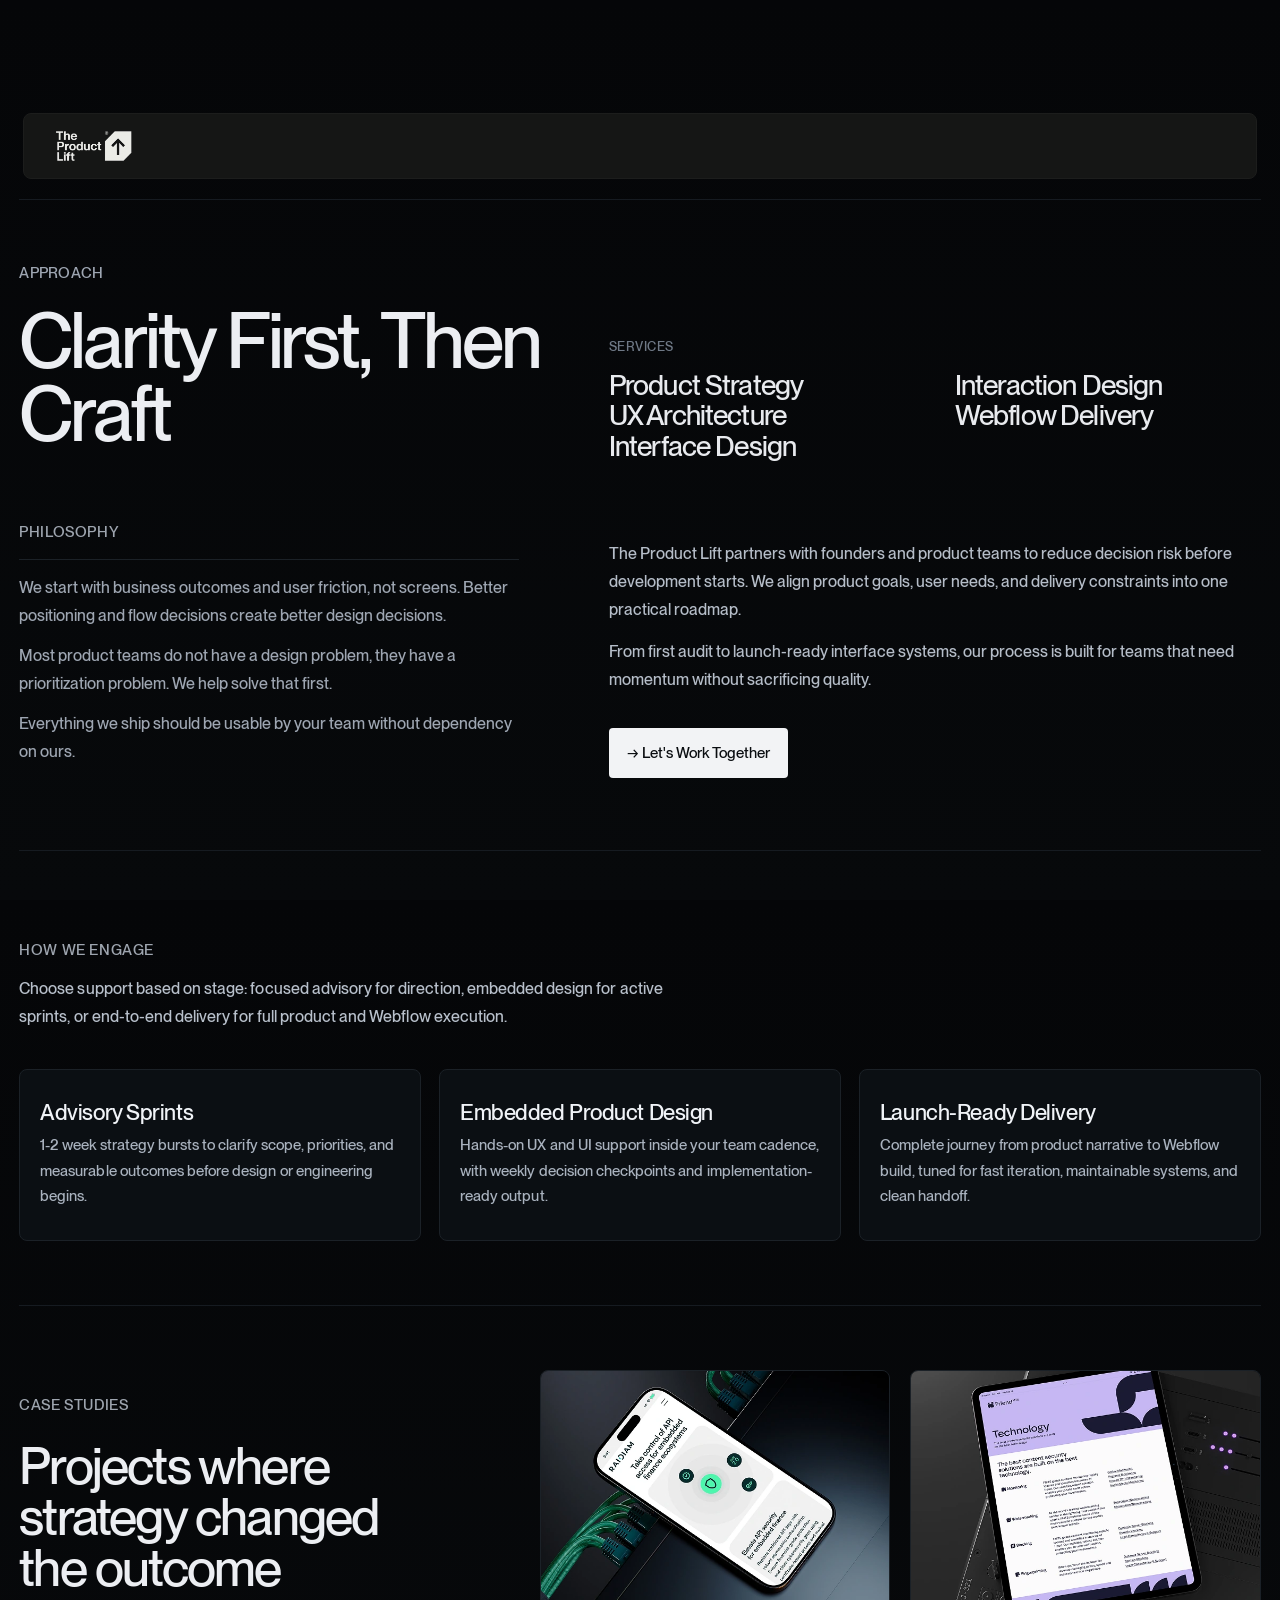
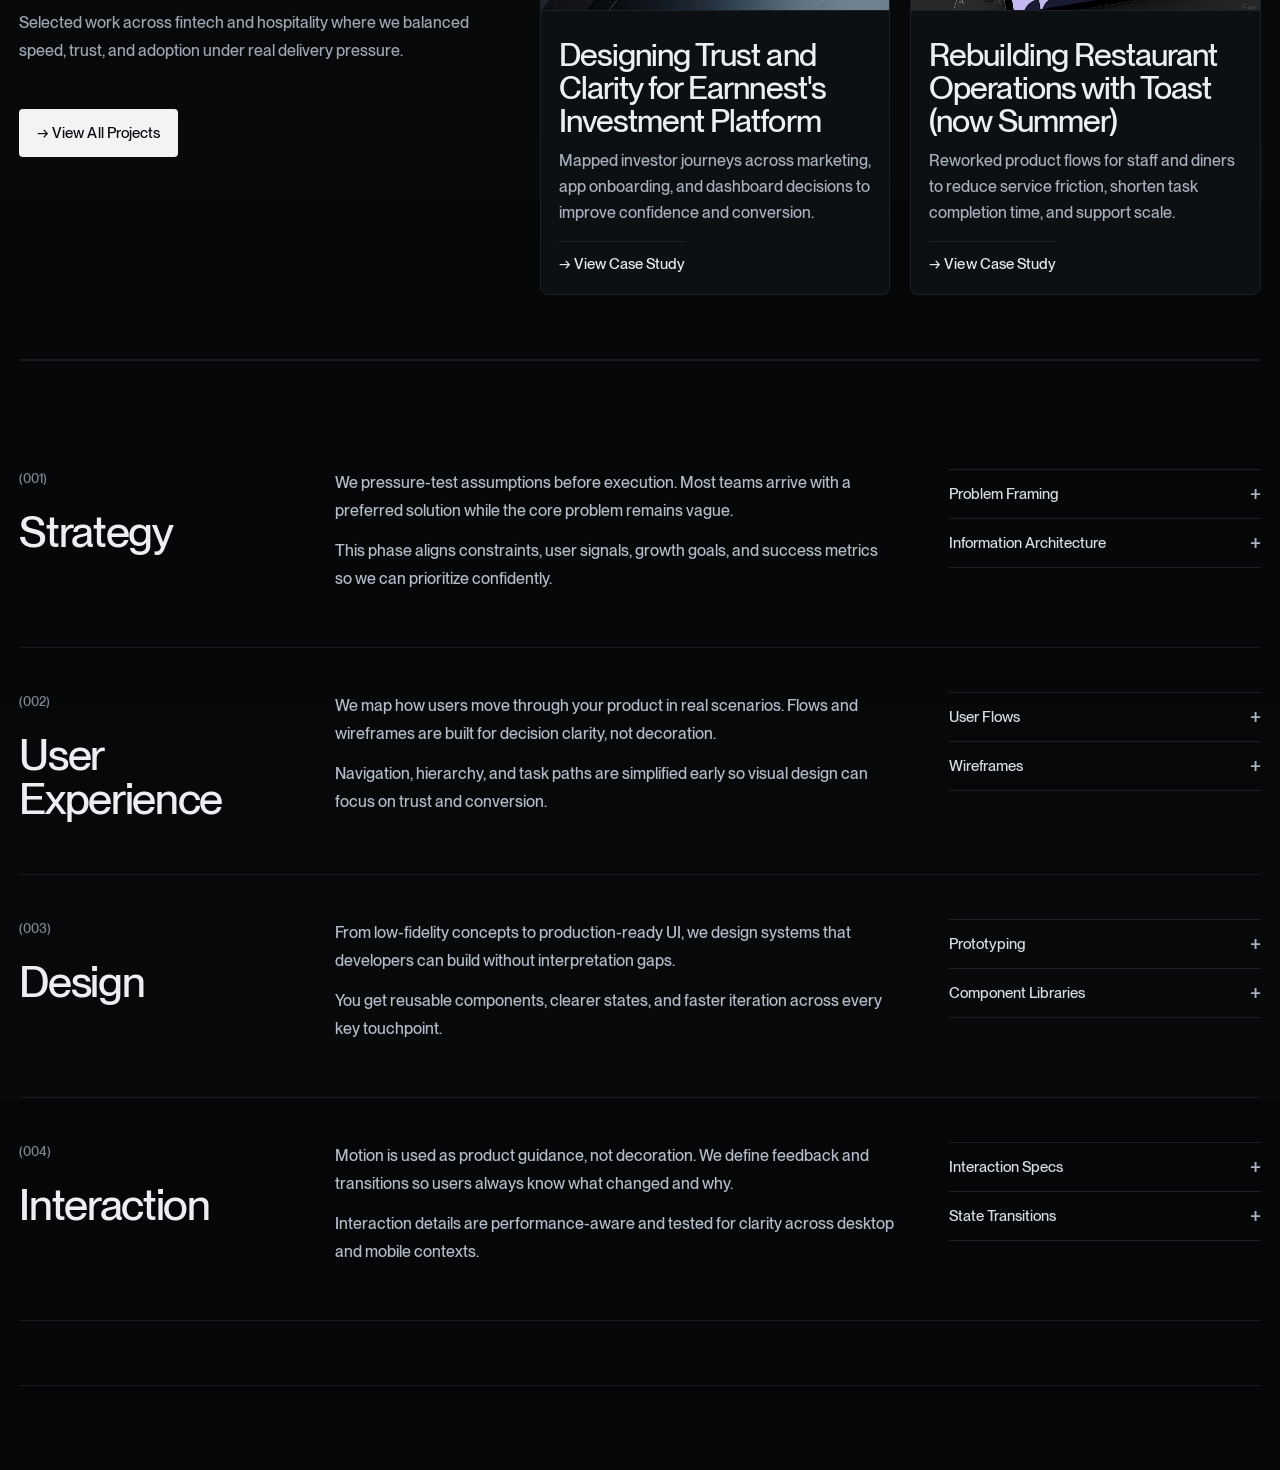
==== commit 713032cb: "Refine layout/content and remove daughter-page footers" ====
--- a/approach/index.html
+++ b/approach/index.html
@@ -4,7 +4,7 @@
   <meta charset="UTF-8">
   <meta name="viewport" content="width=device-width, initial-scale=1.0">
   <title>Approach | The Product Lift</title>
-  <meta name="description" content="How The Product Lift works — four focused services for founders and early-stage teams.">
+  <meta name="description" content="How The Product Lift works â four focused services for founders and early-stage teams.">
   <link rel="icon" type="image/png" href="/images/logo-favicon.png?v=2">
   <link href="/css/hg-des.webflow.shared.d7e7f0685.min.css" rel="stylesheet" type="text/css" crossorigin="anonymous">
   <script type="text/javascript">!function(o,c){var n=c.documentElement,t=" w-mod-";n.className+=t+"js",("ontouchstart"in o||o.DocumentTouch&&c instanceof DocumentTouch)&&(n.className+=t+"touch")}(window,document);</script>
@@ -34,123 +34,434 @@
   </style>
   <style>
     :root {
-      --bg: #0b0d0f;
-      --panel: #111417;
-      --border: #23272d;
-      --text: #eceff4;
-      --muted: #a0a7b3;
-      --chip: #1f252c;
+      --bg: #060809;
+      --panel: #0f1215;
+      --line: #1b2127;
+      --line-soft: #161b21;
+      --text: #eceef2;
+      --muted: #9ea6b2;
+      --soft: #c8cdd4;
+      --card: #0d1013;
+      --white: #f2f3f5;
     }
 
     * { box-sizing: border-box; margin: 0; padding: 0; }
 
     body {
-      font-family: "PP Neue Montreal", "Helvetica Neue", Helvetica, Arial, sans-serif;
-      background: linear-gradient(180deg, #090b0d 0%, #0b0d0f 100%);
+      background: linear-gradient(180deg, #050608 0%, #07090b 100%);
       color: var(--text);
       padding-top: 90px;
-    }
-    .nav a.active { font-weight: 700; }
+      font-size: 16px;
+      line-height: 1.6;
+    }
 
     .container {
-      width: min(1220px, 96vw);
-      margin: 22px auto 100px;
-    }
-
-    /* — Page header — */
-    .page-label { margin-top: 40px; color: var(--muted); font-size: 0.92rem; letter-spacing: 0.04em; text-transform: uppercase; }
-    h1 { margin: 10px 0 14px; font-size: clamp(2.4rem, 5vw, 4.2rem); line-height: 1; letter-spacing: -0.03em; }
-    .page-sub { color: var(--muted); font-size: 1.05rem; line-height: 1.65; max-width: 58ch; margin-bottom: 52px; }
-
-    /* — Services grid — */
-    .services-grid {
+      width: min(1360px, 97vw);
+      margin: 20px auto 0;
+      padding-bottom: 84px;
+    }
+
+    .approach-shell {
+      border-top: 1px solid var(--line-soft);
+    }
+
+    .approach-shell section {
+      padding: 64px 0;
+      border-bottom: 1px solid var(--line-soft);
+    }
+
+    .hero-grid {
       display: grid;
-      grid-template-columns: repeat(2, 1fr);
-      gap: 16px;
+      grid-template-columns: minmax(280px, 0.9fr) minmax(440px, 1.1fr);
+      column-gap: 56px;
+      row-gap: 36px;
+      min-height: auto;
+      padding-top: 56px;
+    }
+
+    .kicker {
+      color: var(--muted);
+      font-size: 15px;
+      line-height: 1.3;
+      font-weight: 500;
+      letter-spacing: 0.02em;
+      text-transform: uppercase;
+      margin-bottom: 10px;
+    }
+
+    .hero-label {
+      color: #9aa1ab;
+      font-size: 1.45rem;
+      margin-bottom: 10px;
+    }
+
+    h1 {
+      font-size: clamp(44px, 6vw, 84px);
+      line-height: 0.96;
+      letter-spacing: -0.04em;
+      max-width: 11ch;
+      font-weight: 500;
+    }
+
+    .services-mini {
+      align-self: end;
+      display: grid;
+      grid-template-columns: repeat(2, minmax(170px, 1fr));
+      gap: 20px 40px;
+    }
+
+    .services-mini h3 {
+      font-size: 13px;
+      color: #6f7986;
+      font-weight: 500;
+      text-transform: uppercase;
+      letter-spacing: 0.04em;
+      margin-bottom: 8px;
+    }
+
+    .services-mini ul {
+      list-style: none;
+      font-size: 28px;
+      line-height: 1.08;
+      letter-spacing: -0.03em;
+      color: #e8eaee;
+      font-weight: 500;
+    }
+
+    .philosophy {
+      align-self: end;
+      padding-bottom: 8px;
+      max-width: 50ch;
+    }
+
+    .philosophy h3 {
+      color: #9ea5af;
+      font-size: 15px;
+      font-weight: 500;
+      text-transform: uppercase;
+      letter-spacing: 0.04em;
+      margin-bottom: 12px;
+    }
+
+    .philosophy .line {
+      height: 1px;
+      background: var(--line);
+      margin-bottom: 14px;
+    }
+
+    .philosophy p {
+      color: var(--muted);
+      font-size: 16px;
+      line-height: 1.75;
+      letter-spacing: 0;
+      margin-bottom: 12px;
+      font-weight: 400;
+    }
+
+    .bio {
+      align-self: end;
+      max-width: 66ch;
+      color: #b5bdc8;
+      font-size: 16px;
+      line-height: 1.75;
+      letter-spacing: 0;
+      padding-bottom: 8px;
+    }
+
+    .bio p + p {
+      margin-top: 14px;
+    }
+
+    .btn-white {
+      margin-top: 24px;
+      display: inline-flex;
+      align-items: center;
+      gap: 8px;
+      background: var(--white);
+      color: #0a0d10;
+      text-decoration: none;
+      border-radius: 4px;
+      padding: 12px 18px;
+      font-size: 15px;
+      font-weight: 500;
+    }
+
+    .showcase-block {
+      display: grid;
+      grid-template-columns: minmax(250px, 0.8fr) minmax(420px, 1.2fr);
+      gap: 40px;
+    }
+
+    .proof-strip {
+      display: grid;
+      gap: 28px;
+    }
+
+    .proof-intro h3 {
+      color: #9ea5af;
+      font-size: 15px;
+      text-transform: uppercase;
+      letter-spacing: 0.04em;
+      margin-bottom: 10px;
+      font-weight: 500;
+    }
+
+    .proof-intro p {
+      color: #b8c0cb;
+      font-size: 16px;
+      line-height: 1.75;
+      max-width: 68ch;
+    }
+
+    .proof-grid {
+      display: grid;
+      grid-template-columns: repeat(3, minmax(220px, 1fr));
+      gap: 18px;
+    }
+
+    .proof-card {
+      border: 1px solid var(--line);
+      border-radius: 8px;
+      padding: 20px;
+      background: #0b0f13;
+    }
+
+    .proof-card h4 {
+      font-size: 22px;
+      line-height: 1.15;
+      letter-spacing: -0.02em;
+      margin-bottom: 8px;
+      font-weight: 500;
+      color: #f0f3f7;
+    }
+
+    .proof-card p {
+      font-size: 15px;
+      line-height: 1.7;
+      color: #a9b2be;
+    }
+
+    .showcase-copy h3 {
+      color: #9ea5af;
+      font-size: 15px;
+      font-weight: 500;
+      text-transform: uppercase;
+      letter-spacing: 0.04em;
+      margin-bottom: 12px;
+    }
+
+    .showcase-copy h2 {
+      font-size: clamp(36px, 4vw, 56px);
+      line-height: 1;
+      letter-spacing: -0.035em;
+      font-weight: 500;
+      max-width: 13ch;
+      margin-bottom: 16px;
+    }
+
+    .showcase-copy p {
+      color: var(--muted);
+      font-size: 16px;
+      line-height: 1.75;
+      max-width: 58ch;
       margin-bottom: 20px;
-    }
-    .service-card {
-      border: 1px solid var(--border);
-      border-radius: 14px;
-      background: var(--panel);
-      padding: 32px;
-    }
-    .service-num { color: var(--muted); font-size: 0.85rem; margin-bottom: 12px; font-variant-numeric: tabular-nums; }
-    .service-title { font-size: clamp(1.3rem, 2vw, 1.55rem); font-weight: 600; margin-bottom: 14px; letter-spacing: -0.02em; }
-    .service-body { color: #c6ced8; line-height: 1.6; font-size: 0.97rem; margin-bottom: 20px; }
-    .service-tags { display: flex; flex-wrap: wrap; gap: 6px; }
-    .tag {
-      background: var(--chip);
-      border: 1px solid #2c343d;
-      color: #d2d8df;
-      border-radius: 4px;
-      padding: 5px 9px;
-      font-size: 0.8rem;
-    }
-
-    /* — How we engage — */
-    .engage-section { margin: 52px 0; }
-    .section-label { color: var(--muted); font-size: 0.85rem; letter-spacing: 0.04em; text-transform: uppercase; margin-bottom: 18px; }
-    .engage-grid {
+      letter-spacing: 0;
+    }
+
+    .showcase-row {
       display: grid;
-      grid-template-columns: repeat(3, 1fr);
-      gap: 16px;
-    }
-    .engage-card {
-      border: 1px solid var(--border);
-      border-radius: 12px;
-      background: var(--panel);
-      padding: 26px;
-    }
-    .engage-icon { font-size: 1.5rem; margin-bottom: 12px; }
-    .engage-title { font-size: 1.05rem; font-weight: 600; margin-bottom: 8px; }
-    .engage-body { color: var(--muted); font-size: 0.9rem; line-height: 1.55; }
-
-    /* — Philosophy — */
-    .philosophy {
-      border: 1px solid var(--border);
-      border-radius: 14px;
-      background: var(--panel);
-      padding: 44px;
-      margin: 52px 0;
-    }
-    .philosophy-label { color: var(--muted); font-size: 0.85rem; letter-spacing: 0.04em; text-transform: uppercase; margin-bottom: 18px; }
-    .philosophy-quote {
-      font-size: clamp(1.2rem, 2.5vw, 1.65rem);
-      line-height: 1.5;
-      font-weight: 500;
-      letter-spacing: -0.01em;
-      color: var(--text);
-    }
-
-    /* — CTA block — */
-    .cta-block {
-      border: 1px solid var(--border);
-      border-radius: 14px;
-      background: var(--panel);
-      padding: 56px 44px;
-      text-align: center;
-      margin-top: 52px;
-    }
-    .cta-block h2 { font-size: clamp(1.6rem, 3vw, 2.4rem); letter-spacing: -0.02em; margin-bottom: 12px; }
-    .cta-block p { color: var(--muted); margin-bottom: 28px; font-size: 1rem; }
-    .cta-primary {
-      background: #fff;
-      color: #0b0d0f;
+      grid-template-columns: repeat(2, minmax(280px, 1fr));
+      gap: 20px;
+    }
+
+    .case-card {
+      background: var(--card);
+      border: 1px solid var(--line);
       border-radius: 8px;
-      padding: 14px 30px;
-      font-weight: 700;
-      font-size: 1rem;
+      overflow: hidden;
+    }
+
+    .case-media {
+      height: 240px;
+      border-bottom: 1px solid var(--line);
+      background: #0b0e11;
+    }
+
+    .case-media img {
+      width: 100%;
+      height: 100%;
+      object-fit: cover;
+      display: block;
+    }
+
+    .case-body {
+      padding: 18px;
+    }
+
+    .case-body h4 {
+      font-size: 32px;
+      line-height: 1.03;
+      letter-spacing: -0.03em;
+      font-weight: 500;
+      margin-bottom: 10px;
+    }
+
+    .case-body p {
+      color: #a7b0bc;
+      font-size: 16px;
+      line-height: 1.65;
+      margin-bottom: 14px;
+      letter-spacing: 0;
+    }
+
+    .case-link {
+      border-top: 1px solid var(--line);
+      padding-top: 10px;
+      color: #e7ebf0;
       text-decoration: none;
-      display: inline-block;
-      font-family: inherit;
-    }
-
-    @media (max-width: 860px) {
-      .services-grid { grid-template-columns: 1fr; }
-      .engage-grid { grid-template-columns: 1fr; }
-      .philosophy { padding: 28px; }
-      .cta-block { padding: 36px 24px; }
+      display: inline-flex;
+      align-items: center;
+      gap: 8px;
+      font-size: 15px;
+      font-weight: 500;
+    }
+
+    .tool-card .case-media {
+      display: flex;
+      align-items: center;
+      justify-content: center;
+      background: #d7d8db;
+      color: #14171b;
+      font-size: 46px;
+      font-weight: 600;
+      letter-spacing: -0.03em;
+    }
+
+    .process-wrap {
+      border-top: 1px solid var(--line-soft);
+      border-bottom: 0;
+    }
+
+    .process-row {
+      display: grid;
+      grid-template-columns: minmax(200px, 0.42fr) minmax(300px, 0.85fr) minmax(240px, 0.45fr);
+      gap: 24px;
+      padding: 44px 0;
+      border-bottom: 1px solid var(--line-soft);
+      align-items: start;
+    }
+
+    .step-id {
+      color: #7d8692;
+      font-size: 13px;
+      margin-bottom: 7px;
+      font-weight: 500;
+    }
+
+    .step-title {
+      font-size: clamp(34px, 3.4vw, 50px);
+      letter-spacing: -0.03em;
+      line-height: 1;
+      font-weight: 500;
+    }
+
+    .step-desc p {
+      color: #b3bcc8;
+      font-size: 16px;
+      line-height: 1.75;
+      letter-spacing: 0;
+      max-width: 56ch;
+    }
+
+    .step-desc p + p {
+      margin-top: 12px;
+    }
+
+    .step-list {
+      list-style: none;
+      border-top: 1px solid var(--line);
+    }
+
+    .step-list li {
+      border-bottom: 1px solid var(--line);
+      display: flex;
+      justify-content: space-between;
+      align-items: center;
+      padding: 12px 0;
+      color: #d8dde4;
+      font-size: 15px;
+      letter-spacing: 0;
+    }
+
+    .step-list span:last-child {
+      color: #adb4bf;
+      font-size: 20px;
+      line-height: 1;
+      margin-left: 8px;
+    }
+
+    @media (max-width: 1140px) {
+      .hero-grid,
+      .proof-grid,
+      .showcase-block,
+      .process-row {
+        grid-template-columns: 1fr;
+      }
+
+      .services-mini,
+      .showcase-row {
+        grid-template-columns: 1fr;
+      }
+
+      .hero-grid {
+        min-height: auto;
+        padding-top: 40px;
+      }
+
+      .philosophy,
+      .bio,
+      .services-mini {
+        align-self: start;
+      }
+
+      .approach-shell section {
+        padding: 48px 0;
+      }
+
+      .case-body h4 {
+        font-size: 28px;
+      }
+
+      .case-media {
+        height: 210px;
+      }
+    }
+
+    @media (max-width: 767px) {
+      .container {
+        width: min(1360px, 94vw);
+      }
+
+      h1 {
+        font-size: clamp(34px, 10vw, 52px);
+      }
+
+      .services-mini ul {
+        font-size: 24px;
+      }
+
+      .showcase-copy h2 {
+        font-size: clamp(30px, 9vw, 42px);
+      }
+
+      .step-title {
+        font-size: clamp(30px, 9vw, 40px);
+      }
+
+      .process-row {
+        gap: 18px;
+        padding: 36px 0;
+      }
     }
   </style>
 </head>
@@ -289,7 +600,7 @@
       const dist = Math.sqrt(dx * dx + dy * dy);
 
       if (dist < TRIGGER_RADIUS) {
-        // Normalise pull strength — full pull at centre, eases off at the radius edge
+        // Normalise pull strength â full pull at centre, eases off at the radius edge
         const strength = 1 - dist / TRIGGER_RADIUS;
 
         // Normalised -1 to +1 direction from centre
@@ -309,7 +620,7 @@
         });
 
       } else if (isActive) {
-        // Cursor left the radius — release
+        // Cursor left the radius â release
         isActive = false;
 
         gsap.to(logoWrap, {
@@ -448,7 +759,7 @@
   }
   
   // preloaderComplete fires as the slide-out begins, so nav
-  // animates in over the exiting preloader — feels more natural
+  // animates in over the exiting preloader â feels more natural
   window.addEventListener('preloaderComplete', animateNav);
 
   // Reset on back/forward cache restore so nav re-animates
@@ -483,7 +794,7 @@
       const dist = Math.sqrt(dx * dx + dy * dy);
 
       if (dist < TRIGGER_RADIUS) {
-        // Normalise pull strength — full pull at centre, eases off at the radius edge
+        // Normalise pull strength â full pull at centre, eases off at the radius edge
         const strength = 1 - dist / TRIGGER_RADIUS;
 
         // Normalised -1 to +1 direction from centre
@@ -503,7 +814,7 @@
         });
 
       } else if (isActive) {
-        // Cursor left the radius — release
+        // Cursor left the radius â release
         isActive = false;
 
         gsap.to(logoWrap, {
@@ -642,7 +953,7 @@
   }
   
   // preloaderComplete fires as the slide-out begins, so nav
-  // animates in over the exiting preloader — feels more natural
+  // animates in over the exiting preloader â feels more natural
   window.addEventListener('preloaderComplete', animateNav);
 
   // Reset on back/forward cache restore so nav re-animates
@@ -740,219 +1051,158 @@
 </script></div></div>
 
   <main id="main" class="container">
-    <div class="page-label">Approach</div>
-    <h1>How we work</h1>
-    <p class="page-sub">Four focused services for founders and product teams who need design that ships — not design that just looks good in a deck.</p>
-
-    <div class="services-grid">
-      <div class="service-card">
-        <div class="service-num">(01)</div>
-        <h2 class="service-title">0&#x2192;1 Product Design</h2>
-        <p class="service-body">We take products from idea to launch. That means defining what to build, mapping how people will use it, and shipping a UI that's ready for the real world — not just for a demo. No templates, no guesswork.</p>
-        <div class="service-tags">
-          <span class="tag">Discovery &amp; problem framing</span>
-          <span class="tag">UX strategy &amp; user flows</span>
-          <span class="tag">UI design &amp; prototyping</span>
-          <span class="tag">Design systems &amp; handoff</span>
+    <div class="approach-shell">
+      <section class="hero-grid">
+        <div>
+          <div class="kicker">Approach</div>
+          <h1>Clarity First, Then Craft</h1>
         </div>
-      </div>
-
-      <div class="service-card">
-        <div class="service-num">(02)</div>
-        <h2 class="service-title">AI Product Shaping</h2>
-        <p class="service-body">We've shipped AI features used by millions — lesson generation, personal guides, finance automation. We know where AI genuinely improves the experience and where it's just noise. Getting that call right early saves months.</p>
-        <div class="service-tags">
-          <span class="tag">AI UX &amp; interaction design</span>
-          <span class="tag">Prompt flows &amp; edge cases</span>
-          <span class="tag">B2B &amp; consumer AI</span>
-          <span class="tag">0&#x2192;1 AI product builds</span>
+
+        <div class="services-mini">
+          <div>
+            <h3>Services</h3>
+            <ul>
+              <li>Product Strategy</li>
+              <li>UX Architecture</li>
+              <li>Interface Design</li>
+            </ul>
+          </div>
+          <div>
+            <h3>&nbsp;</h3>
+            <ul>
+              <li>Interaction Design</li>
+              <li>Webflow Delivery</li>
+            </ul>
+          </div>
         </div>
-      </div>
-
-      <div class="service-card">
-        <div class="service-num">(03)</div>
-        <h2 class="service-title">Founder Advisory</h2>
-        <p class="service-body">Sometimes you don't need a full design engagement — you need someone who's been in the room before. We work with a small number of founders as a thought partner: helping with prioritisation, product direction, and knowing what to ignore.</p>
-        <div class="service-tags">
-          <span class="tag">Product strategy &amp; roadmap</span>
-          <span class="tag">Pre-seed to Series A</span>
-          <span class="tag">Ongoing retainer</span>
-          <span class="tag">Sprint-based engagements</span>
+
+        <div class="philosophy">
+          <h3>Philosophy</h3>
+          <div class="line"></div>
+          <p>We start with business outcomes and user friction, not screens. Better positioning and flow decisions create better design decisions.</p>
+          <p>Most product teams do not have a design problem, they have a prioritization problem. We help solve that first.</p>
+          <p>Everything we ship should be usable by your team without dependency on ours.</p>
         </div>
-      </div>
-
-      <div class="service-card">
-        <div class="service-num">(04)</div>
-        <h2 class="service-title">Design Systems</h2>
-        <p class="service-body">A design system is only useful if it actually gets used. We build component libraries that developers understand, that scale without breaking, and that don't become a second job to maintain.</p>
-        <div class="service-tags">
-          <span class="tag">Component libraries</span>
-          <span class="tag">Tokens &amp; theming</span>
-          <span class="tag">Developer handoff documentation</span>
-          <span class="tag">Multi-brand systems</span>
+
+        <div class="bio">
+          <p>The Product Lift partners with founders and product teams to reduce decision risk before development starts. We align product goals, user needs, and delivery constraints into one practical roadmap.</p>
+          <p>From first audit to launch-ready interface systems, our process is built for teams that need momentum without sacrificing quality.</p>
+          <a href="/contact" class="btn-white">&#x2192; Let&apos;s Work Together</a>
         </div>
-      </div>
+      </section>
+
+      <section class="proof-strip" aria-label="Engagement model">
+        <div class="proof-intro">
+          <h3>How We Engage</h3>
+          <p>Choose support based on stage: focused advisory for direction, embedded design for active sprints, or end-to-end delivery for full product and Webflow execution.</p>
+        </div>
+        <div class="proof-grid">
+          <article class="proof-card">
+            <h4>Advisory Sprints</h4>
+            <p>1-2 week strategy bursts to clarify scope, priorities, and measurable outcomes before design or engineering begins.</p>
+          </article>
+          <article class="proof-card">
+            <h4>Embedded Product Design</h4>
+            <p>Hands-on UX and UI support inside your team cadence, with weekly decision checkpoints and implementation-ready output.</p>
+          </article>
+          <article class="proof-card">
+            <h4>Launch-Ready Delivery</h4>
+            <p>Complete journey from product narrative to Webflow build, tuned for fast iteration, maintainable systems, and clean handoff.</p>
+          </article>
+        </div>
+      </section>
+
+      <section class="showcase-block">
+        <div class="showcase-copy">
+          <h3>Case Studies</h3>
+          <h2>Projects where strategy changed the outcome</h2>
+          <p>Selected work across fintech and hospitality where we balanced speed, trust, and adoption under real delivery pressure.</p>
+          <a href="/work" class="btn-white">&#x2192; View All Projects</a>
+        </div>
+        <div class="showcase-row">
+          <article class="case-card">
+            <div class="case-media"><img src="/images/697ccadbd22be7a7298a0c47_0104e7bda927c216f1e0d60a80a30419_case-study_001_thumbnail.webp" alt="Earnnest case preview"></div>
+            <div class="case-body">
+              <h4>Designing Trust and Clarity for Earnnest&apos;s Investment Platform</h4>
+              <p>Mapped investor journeys across marketing, app onboarding, and dashboard decisions to improve confidence and conversion.</p>
+              <a class="case-link" href="/case-study/earnnest">&#x2192; View Case Study</a>
+            </div>
+          </article>
+          <article class="case-card">
+            <div class="case-media"><img src="/images/697ccadbea0343091b1878cc_eb7964eb47f62f584d5dbd4b0c8f817d_case-study_002_thumbnail.webp" alt="Summer case preview"></div>
+            <div class="case-body">
+              <h4>Rebuilding Restaurant Operations with Toast (now Summer)</h4>
+              <p>Reworked product flows for staff and diners to reduce service friction, shorten task completion time, and support scale.</p>
+              <a class="case-link" href="/case-study/summer">&#x2192; View Case Study</a>
+            </div>
+          </article>
+        </div>
+      </section>
+
+      <section class="process-wrap" aria-label="Process breakdown">
+        <article class="process-row">
+          <div>
+            <div class="step-id">(001)</div>
+            <h3 class="step-title">Strategy</h3>
+          </div>
+          <div class="step-desc">
+            <p>We pressure-test assumptions before execution. Most teams arrive with a preferred solution while the core problem remains vague.</p>
+            <p>This phase aligns constraints, user signals, growth goals, and success metrics so we can prioritize confidently.</p>
+          </div>
+          <ul class="step-list">
+            <li><span>Problem Framing</span><span>+</span></li>
+            <li><span>Information Architecture</span><span>+</span></li>
+          </ul>
+        </article>
+
+        <article class="process-row">
+          <div>
+            <div class="step-id">(002)</div>
+            <h3 class="step-title">User Experience</h3>
+          </div>
+          <div class="step-desc">
+            <p>We map how users move through your product in real scenarios. Flows and wireframes are built for decision clarity, not decoration.</p>
+            <p>Navigation, hierarchy, and task paths are simplified early so visual design can focus on trust and conversion.</p>
+          </div>
+          <ul class="step-list">
+            <li><span>User Flows</span><span>+</span></li>
+            <li><span>Wireframes</span><span>+</span></li>
+          </ul>
+        </article>
+
+        <article class="process-row">
+          <div>
+            <div class="step-id">(003)</div>
+            <h3 class="step-title">Design</h3>
+          </div>
+          <div class="step-desc">
+            <p>From low-fidelity concepts to production-ready UI, we design systems that developers can build without interpretation gaps.</p>
+            <p>You get reusable components, clearer states, and faster iteration across every key touchpoint.</p>
+          </div>
+          <ul class="step-list">
+            <li><span>Prototyping</span><span>+</span></li>
+            <li><span>Component Libraries</span><span>+</span></li>
+          </ul>
+        </article>
+
+        <article class="process-row">
+          <div>
+            <div class="step-id">(004)</div>
+            <h3 class="step-title">Interaction</h3>
+          </div>
+          <div class="step-desc">
+            <p>Motion is used as product guidance, not decoration. We define feedback and transitions so users always know what changed and why.</p>
+            <p>Interaction details are performance-aware and tested for clarity across desktop and mobile contexts.</p>
+          </div>
+          <ul class="step-list">
+            <li><span>Interaction Specs</span><span>+</span></li>
+            <li><span>State Transitions</span><span>+</span></li>
+          </ul>
+        </article>
+      </section>
     </div>
-
-    <div class="engage-section">
-      <div class="section-label">How we engage</div>
-      <div class="engage-grid">
-        <div class="engage-card">
-          <div class="engage-icon">&#x26A1;</div>
-          <div class="engage-title">Focused sprints</div>
-          <div class="engage-body">Time-boxed engagements with defined outcomes. You know exactly what you're getting and when.</div>
-        </div>
-        <div class="engage-card">
-          <div class="engage-icon">&#x1F91D;</div>
-          <div class="engage-title">Direct collaboration</div>
-          <div class="engage-body">No account managers or relays. You work directly with the senior designers doing the work.</div>
-        </div>
-        <div class="engage-card">
-          <div class="engage-icon">&#x1F4E6;</div>
-          <div class="engage-title">Production-ready output</div>
-          <div class="engage-body">Designs built for handoff — annotated, component-driven, and ready for engineers to implement without translation.</div>
-        </div>
-      </div>
-    </div>
-
-    <div class="philosophy">
-      <div class="philosophy-label">Our philosophy</div>
-      <p class="philosophy-quote">We keep engagements intentionally focused, with direct collaboration, fast decision cycles, and production-ready outputs that improve product clarity, team velocity, and user outcomes. Good design is a business decision — not a finishing touch.</p>
-    </div>
-
-    <div class="cta-block">
-      <h2>Ready to build something?</h2>
-      <p>Tell us what you're working on and we'll come back with a clear plan.</p>
-      <a class="cta-primary" href="/contact">Start a Project &#x2192;</a>
-    </div>
-
   </main>
-<footer class="footer-basic_wrap u-section"><div data-wf--spacer--variant="none" class="u-section-spacer u-ignore-trim"></div><h2 class="footer_title u-sr-only">Footer</h2><div class="footer-basic_bottom_wrap"><div class="footer-basic_bottom_contain u-container"><div class="footer-basic_bottom_element"><div class="footer-basic_bottom_layout"><div class="footer-basic_content_wrap"><div class="footer-basic_content_data"><div class="footer_bottom_text u-text-style-small u-text-color-secondary"><span>© </span><span data-dynamic-year=" ">2026</span><span>  The Product Lift. All Rights Reserved.</span></div><div data-trigger="group" role="list" class="footer_bottom_list"><div data-trigger="hover-other focus-other" role="listitem" class="footer_bottom_item"><a href="/privacy-policy" class="footer_bottom_link_wrap w-inline-block"><div class="footer_bottom_link_text u-text-style-small">Privacy Policy</div></a></div><div data-trigger="hover-other focus-other" role="listitem" class="footer_bottom_item"><a href="/terms-conditions" class="footer_bottom_link_wrap w-inline-block"><div class="footer_bottom_link_text u-text-style-small">Terms & Conditions</div></a></div><div data-trigger="hover-other focus-other" role="listitem" class="footer_bottom_item"><a href="/confidential" class="footer_bottom_link_wrap w-inline-block"><div class="footer_bottom_link_text u-text-style-small">Site Map</div></a></div></div></div><div class="footer-basic_content_contain"><div data-wf--grid--variant="default" style="" class="u-grid-wrapper" data-number="12"><div role="none" data-large-columns="2" data-medium-columns="0" data-small-columns="1" data-xsmall-columns="0" class="u-grid"><div data-wf--grid--variant="default" style="" class="u-grid-wrapper u-gap-0" data-number="12"><div role="none" data-large-columns="1" data-medium-columns="1" data-small-columns="0" data-xsmall-columns="0" class="u-grid"><div class="footer-clock_wrap u-margin-bottom-3"><span data-dynamic-status="" style="color: var(--_theme---text-focus-tertiary);">(Offline)</span><span data-dynamic-time="">Now, 8:59:19 PM IST</span></div><div data-wf--content-wrapper--variant="left" class="u-display-contents"><div class="u-content-wrapper  "><div data-number="40" data-wf--typography-paragraph--variant="text-small" class="u-text w-variant-4099173f-f581-635c-a5fe-cf4a89c62029 u-rich-text w-richtext u-margin-bottom-2 u-text-color-tertiary"><p>Mon to Fri, 9AM - 5:30PM</p></div><div data-number="40" data-wf--typography-paragraph--variant="text-small" class="u-text w-variant-4099173f-f581-635c-a5fe-cf4a89c62029 u-rich-text w-richtext u-margin-bottom-2 u-text-color-tertiary"><p>Sat, 10AM - 2PM</p></div><div data-number="40" data-wf--typography-paragraph--variant="text-small" class="u-text w-variant-4099173f-f581-635c-a5fe-cf4a89c62029 u-rich-text w-richtext u-margin-bottom-2 u-text-color-tertiary"><p>Sundays & Bank Holidays, Closed</p></div></div></div></div></div><div data-wf--content-wrapper--variant="left" class="u-display-contents"><div class="u-content-wrapper u-alignment-start"><div data-wf--content-wrapper--variant="right" class="u-display-contents"><div class="u-content-wrapper w-variant-405b6754-709a-81de-bf32-f0102c0c7aa2 u-all-unset-small"><div data-number="-1" data-wf--typography-paragraph--variant="text-small" class="u-text w-variant-4099173f-f581-635c-a5fe-cf4a89c62029 u-rich-text w-richtext u-margin-bottom-2 u-text-color-tertiary"><p>Based in Gurugram, India</p></div><div class="u-button-wrapper u-margin-top-3" style=""><div class="u-display-contents"><div data-wf--button-main--variant="link" class="button_main_wrap w-variant-625d5df4-ad91-f7dc-9e2f-2e69f3fd7400 u-text-style-small u-text-color-primary" data-button=" " data-trigger="hover focus"><div class="clickable_wrap u-cover-absolute"><a target="_blank" href="https://www.google.com/maps/place/Gurugram/@28.4595,77.0266,13z" class="clickable_link w-inline-block"><span class="clickable_text u-sr-only">28.4595 N, 77.0266 E</span></a><button type="button" class="clickable_btn"><span class="clickable_text u-sr-only">28.4595 N, 77.0266 E</span></button></div><div class="button_main_element w-variant-625d5df4-ad91-f7dc-9e2f-2e69f3fd7400"><div class="button_main_icon w-variant-625d5df4-ad91-f7dc-9e2f-2e69f3fd7400 u-hide-if-empty"></div><div class="button_main_decoration u-hide-if-empty"></div><div aria-hidden="true" class="button_main_text u-text-style-main u-text-style-small u-text-color-primary">28.4595 N, 77.0266 E</div><div class="button_main_line w-variant-625d5df4-ad91-f7dc-9e2f-2e69f3fd7400"></div></div><div class="u-embed-js w-embed w-script"><script src="/js/gsap.min_1.js"></script>
-
-<script>
-  document.addEventListener("DOMContentLoaded", () => {
-    const buttons = [...document.querySelectorAll(".button_main_wrap")];
-
-    buttons.forEach((btn) => {
-      gsap.set(btn, { transformPerspective: 600, transformOrigin: "center center" });
-
-      let bounds;
-
-      btn.addEventListener("mouseenter", () => {
-        bounds = btn.getBoundingClientRect();
-      });
-
-      btn.addEventListener("mousemove", (e) => {
-        const nx = ((e.clientX - bounds.left) / bounds.width  - 0.5) * 2;
-        const ny = ((e.clientY - bounds.top)  / bounds.height - 0.5) * 2;
-
-        gsap.to(btn, {
-          x: nx * 1.5,
-          y: ny * 1,
-          rotateY: nx * 0.8,
-          rotateX: -ny * 0.5,
-          duration: 0.4,
-          ease: "power3.out",
-          overwrite: "auto"
-        });
-      });
-
-      btn.addEventListener("mouseleave", () => {
-        gsap.to(btn, {
-          x: 0, y: 0, rotateX: 0, rotateY: 0,
-          duration: 0.7,
-          ease: "power4.out",
-          overwrite: "auto"
-        });
-      });
-
-      window.addEventListener("resize", () => {
-        if (bounds) bounds = btn.getBoundingClientRect();
-      });
-    });
-  });
-</script></div></div></div></div></div></div></div></div></div></div></div></div><div class="footer-basic_bottom_logo"><img src="/images/footer-bg.png?v=2" loading="eager" alt="The Product Lift footer visual" style="width:100%;height:auto;display:block;"></div></div></div></div></div><div class="u-embed-js w-embed w-script"><script>
-document.addEventListener("DOMContentLoaded", function () {
-  document.querySelectorAll("[data-dynamic-year]").forEach(function (el) {
-    el.textContent = new Date().getFullYear();
-  });
-});
-</script></div><div class="u-embed-js w-embed w-script"><script>
-window.addEventListener('DOMContentLoaded', function() {
-  'use strict';
-  
-  const prefersReducedMotion = window.matchMedia('(prefers-reduced-motion: reduce)').matches;
-  
-  if (prefersReducedMotion) {
-    gsap.set(['.footer-basic_bottom_wrap', '.footer-basic_bottom_logo', '.footer_bottom_text', '.footer_bottom_item'], {
-      clearProps: 'all'
-    });
-    return;
-  }
-  
-  if (typeof gsap === 'undefined') return;
-  
-  gsap.registerPlugin(ScrollTrigger);
-  
-  const isLowEndDevice = navigator.hardwareConcurrency && navigator.hardwareConcurrency < 4;
-  const blurAmount = isLowEndDevice ? 0 : 1;
-  
-  const initialStates = {
-    wrap: { y: 40, autoAlpha: 0, filter: `blur(${8 * blurAmount}px)` },
-    logo: { y: 60, autoAlpha: 0, scale: 0.95, filter: `blur(${10 * blurAmount}px)` },
-    text: { y: 25, autoAlpha: 0, filter: `blur(${5 * blurAmount}px)` },
-    item: { y: 30, autoAlpha: 0, filter: `blur(${6 * blurAmount}px)` }
-  };
-  
-  gsap.set('.footer-basic_bottom_wrap', initialStates.wrap);
-  gsap.set('.footer-basic_bottom_logo', initialStates.logo);
-  gsap.set('.footer_bottom_text', initialStates.text);
-  gsap.set('.footer_bottom_item', initialStates.item);
-  
-  const footerTimeline = gsap.timeline({ paused: true })
-    .to('.footer-basic_bottom_wrap', { 
-      y: 0, 
-      autoAlpha: 1, 
-      filter: 'blur(0px)', 
-      duration: 0.8, 
-      ease: 'power2.out'
-    })
-    .to('.footer-basic_bottom_logo', { 
-      y: 0, 
-      autoAlpha: 1, 
-      scale: 1, 
-      filter: 'blur(0px)', 
-      duration: 1, 
-      ease: 'power2.out'
-    }, '-=0.6')
-    .to('.footer_bottom_text', { 
-      y: 0, 
-      autoAlpha: 1, 
-      filter: 'blur(0px)', 
-      duration: 0.6, 
-      ease: 'power2.out'
-    }, '-=0.5')
-    .to('.footer_bottom_item', { 
-      y: 0, 
-      autoAlpha: 1, 
-      filter: 'blur(0px)', 
-      duration: 0.6, 
-      stagger: 0.08, 
-      ease: 'power2.out'
-    }, '-=0.4');
-  
-  ScrollTrigger.create({
-    trigger: '.footer-basic_bottom_wrap',
-    start: 'top bottom',
-    end: 'bottom top',
-    onEnter: () => footerTimeline.play(),
-    onLeaveBack: () => footerTimeline.reverse(),
-    onEnterBack: () => footerTimeline.play(),
-  });
-});
-</script></div></footer>
-
-  <script src="/js/jquery-3.5.1.min.dc5e7f18c8.js" type="text/javascript" crossorigin="anonymous"></script>
+<script src="/js/jquery-3.5.1.min.dc5e7f18c8.js" type="text/javascript" crossorigin="anonymous"></script>
   <script src="/js/webflow.3433cf1d.ef4a8d1ad1548a68.js" type="text/javascript" crossorigin="anonymous"></script>
   <script src="/js/gsap.min.js" type="text/javascript"></script>
   <script src="/js/ScrollTrigger.min.js" type="text/javascript"></script>
--- a/css/hg-des.webflow.shared.d7e7f0685.min.css
+++ b/css/hg-des.webflow.shared.d7e7f0685.min.css
@@ -1 +1,16 @@
-html{-webkit-text-size-adjust:100%;-ms-text-size-adjust:100%;font-family:sans-serif}body{margin:0}article,aside,details,figcaption,figure,footer,header,hgroup,main,menu,nav,section,summary{display:block}audio,canvas,progress,video{vertical-align:baseline;display:inline-block}audio:not([controls]){height:0;display:none}[hidden],template{display:none}a{background-color:#0000}a:active,a:hover{outline:0}abbr[title]{border-bottom:1px dotted}b,strong{font-weight:700}dfn{font-style:italic}h1{margin:.67em 0;font-size:2em}mark{color:#000;background:#ff0}small{font-size:80%}sub,sup{vertical-align:baseline;font-size:75%;line-height:0;position:relative}sup{top:-.5em}sub{bottom:-.25em}img{border:0}svg:not(:root){overflow:hidden}hr{box-sizing:content-box;height:0}pre{overflow:auto}code,kbd,pre,samp{font-family:monospace;font-size:1em}button,input,optgroup,select,textarea{color:inherit;font:inherit;margin:0}button{overflow:visible}button,select{text-transform:none}button,html input[type=button],input[type=reset]{-webkit-appearance:button;cursor:pointer}button[disabled],html input[disabled]{cursor:default}button::-moz-focus-inner,input::-moz-focus-inner{border:0;padding:0}input{line-height:normal}input[type=checkbox],input[type=radio]{box-sizing:border-box;padding:0}input[type=number]::-webkit-inner-spin-button,input[type=number]::-webkit-outer-spin-button{height:auto}input[type=search]{-webkit-appearance:none}input[type=search]::-webkit-search-cancel-button,input[type=search]::-webkit-search-decoration{-webkit-appearance:none}legend{border:0;padding:0}textarea{overflow:auto}optgroup{font-weight:700}table{border-collapse:collapse;border-spacing:0}td,th{padding:0}@font-face{font-family:webflow-icons;src:url([data-uri])format("truetype");font-weight:400;font-style:normal}[class^=w-icon-],[class*=\ w-icon-]{speak:none;font-variant:normal;text-transform:none;-webkit-font-smoothing:antialiased;-moz-osx-font-smoothing:grayscale;font-style:normal;font-weight:400;line-height:1;font-family:webflow-icons!important}.w-icon-slider-right:before{content:""}.w-icon-slider-left:before{content:""}.w-icon-nav-menu:before{content:""}.w-icon-arrow-down:before,.w-icon-dropdown-toggle:before{content:""}.w-icon-file-upload-remove:before{content:""}.w-icon-file-upload-icon:before{content:""}*{box-sizing:border-box}html{height:100%}body{color:#333;background-color:#fff;min-height:100%;margin:0;font-family:Arial,sans-serif;font-size:14px;line-height:20px}img{vertical-align:middle;max-width:100%;display:inline-block}html.w-mod-touch *{background-attachment:scroll!important}.w-block{display:block}.w-inline-block{max-width:100%;display:inline-block}.w-clearfix:before,.w-clearfix:after{content:" ";grid-area:1/1/2/2;display:table}.w-clearfix:after{clear:both}.w-hidden{display:none}.w-button{color:#fff;line-height:inherit;cursor:pointer;background-color:#3898ec;border:0;border-radius:0;padding:9px 15px;text-decoration:none;display:inline-block}input.w-button{-webkit-appearance:button}html[data-w-dynpage] [data-w-cloak]{color:#0000!important}.w-code-block{margin:unset}pre.w-code-block code{all:inherit}.w-optimization{display:contents}.w-webflow-badge,.w-webflow-badge>img{box-sizing:unset;width:unset;height:unset;max-height:unset;max-width:unset;min-height:unset;min-width:unset;margin:unset;padding:unset;float:unset;clear:unset;border:unset;border-radius:unset;background:unset;background-image:unset;background-position:unset;background-size:unset;background-repeat:unset;background-origin:unset;background-clip:unset;background-attachment:unset;background-color:unset;box-shadow:unset;transform:unset;direction:unset;font-family:unset;font-weight:unset;color:unset;font-size:unset;line-height:unset;font-style:unset;font-variant:unset;text-align:unset;letter-spacing:unset;-webkit-text-decoration:unset;text-decoration:unset;text-indent:unset;text-transform:unset;list-style-type:unset;text-shadow:unset;vertical-align:unset;cursor:unset;white-space:unset;word-break:unset;word-spacing:unset;word-wrap:unset;transition:unset}.w-webflow-badge{white-space:nowrap;cursor:pointer;box-shadow:0 0 0 1px #0000001a,0 1px 3px #0000001a;visibility:visible!important;opacity:1!important;z-index:2147483647!important;color:#aaadb0!important;overflow:unset!important;background-color:#fff!important;border-radius:3px!important;width:auto!important;height:auto!important;margin:0!important;padding:6px!important;font-size:12px!important;line-height:14px!important;text-decoration:none!important;display:inline-block!important;position:fixed!important;inset:auto 12px 12px auto!important;transform:none!important}.w-webflow-badge>img{position:unset;visibility:unset!important;opacity:1!important;vertical-align:middle!important;display:inline-block!important}h1,h2,h3,h4,h5,h6{margin-bottom:10px;font-weight:700}h1{margin-top:20px;font-size:38px;line-height:44px}h2{margin-top:20px;font-size:32px;line-height:36px}h3{margin-top:20px;font-size:24px;line-height:30px}h4{margin-top:10px;font-size:18px;line-height:24px}h5{margin-top:10px;font-size:14px;line-height:20px}h6{margin-top:10px;font-size:12px;line-height:18px}p{margin-top:0;margin-bottom:10px}blockquote{border-left:5px solid #e2e2e2;margin:0 0 10px;padding:10px 20px;font-size:18px;line-height:22px}figure{margin:0 0 10px}figcaption{text-align:center;margin-top:5px}ul,ol{margin-top:0;margin-bottom:10px;padding-left:40px}.w-list-unstyled{padding-left:0;list-style:none}.w-embed:before,.w-embed:after{content:" ";grid-area:1/1/2/2;display:table}.w-embed:after{clear:both}.w-video{width:100%;padding:0;position:relative}.w-video iframe,.w-video object,.w-video embed{border:none;width:100%;height:100%;position:absolute;top:0;left:0}fieldset{border:0;margin:0;padding:0}button,[type=button],[type=reset]{cursor:pointer;-webkit-appearance:button;border:0}.w-form{margin:0 0 15px}.w-form-done{text-align:center;background-color:#ddd;padding:20px;display:none}.w-form-fail{background-color:#ffdede;margin-top:10px;padding:10px;display:none}label{margin-bottom:5px;font-weight:700;display:block}.w-input,.w-select{color:#333;vertical-align:middle;background-color:#fff;border:1px solid #ccc;width:100%;height:38px;margin-bottom:10px;padding:8px 12px;font-size:14px;line-height:1.42857;display:block}.w-input::placeholder,.w-select::placeholder{color:#999}.w-input:focus,.w-select:focus{border-color:#3898ec;outline:0}.w-input[disabled],.w-select[disabled],.w-input[readonly],.w-select[readonly],fieldset[disabled] .w-input,fieldset[disabled] .w-select{cursor:not-allowed}.w-input[disabled]:not(.w-input-disabled),.w-select[disabled]:not(.w-input-disabled),.w-input[readonly],.w-select[readonly],fieldset[disabled]:not(.w-input-disabled) .w-input,fieldset[disabled]:not(.w-input-disabled) .w-select{background-color:#eee}textarea.w-input,textarea.w-select{height:auto}.w-select{background-color:#f3f3f3}.w-select[multiple]{height:auto}.w-form-label{cursor:pointer;margin-bottom:0;font-weight:400;display:inline-block}.w-radio{margin-bottom:5px;padding-left:20px;display:block}.w-radio:before,.w-radio:after{content:" ";grid-area:1/1/2/2;display:table}.w-radio:after{clear:both}.w-radio-input{float:left;margin:3px 0 0 -20px;line-height:normal}.w-file-upload{margin-bottom:10px;display:block}.w-file-upload-input{opacity:0;z-index:-100;width:.1px;height:.1px;position:absolute;overflow:hidden}.w-file-upload-default,.w-file-upload-uploading,.w-file-upload-success{color:#333;display:inline-block}.w-file-upload-error{margin-top:10px;display:block}.w-file-upload-default.w-hidden,.w-file-upload-uploading.w-hidden,.w-file-upload-error.w-hidden,.w-file-upload-success.w-hidden{display:none}.w-file-upload-uploading-btn{cursor:pointer;background-color:#fafafa;border:1px solid #ccc;margin:0;padding:8px 12px;font-size:14px;font-weight:400;display:flex}.w-file-upload-file{background-color:#fafafa;border:1px solid #ccc;flex-grow:1;justify-content:space-between;margin:0;padding:8px 9px 8px 11px;display:flex}.w-file-upload-file-name{font-size:14px;font-weight:400;display:block}.w-file-remove-link{cursor:pointer;width:auto;height:auto;margin-top:3px;margin-left:10px;padding:3px;display:block}.w-icon-file-upload-remove{margin:auto;font-size:10px}.w-file-upload-error-msg{color:#ea384c;padding:2px 0;display:inline-block}.w-file-upload-info{padding:0 12px;line-height:38px;display:inline-block}.w-file-upload-label{cursor:pointer;background-color:#fafafa;border:1px solid #ccc;margin:0;padding:8px 12px;font-size:14px;font-weight:400;display:inline-block}.w-icon-file-upload-icon,.w-icon-file-upload-uploading{width:20px;margin-right:8px;display:inline-block}.w-icon-file-upload-uploading{height:20px}.w-container{max-width:940px;margin-left:auto;margin-right:auto}.w-container:before,.w-container:after{content:" ";grid-area:1/1/2/2;display:table}.w-container:after{clear:both}.w-container .w-row{margin-left:-10px;margin-right:-10px}.w-row:before,.w-row:after{content:" ";grid-area:1/1/2/2;display:table}.w-row:after{clear:both}.w-row .w-row{margin-left:0;margin-right:0}.w-col{float:left;width:100%;min-height:1px;padding-left:10px;padding-right:10px;position:relative}.w-col .w-col{padding-left:0;padding-right:0}.w-col-1{width:8.33333%}.w-col-2{width:16.6667%}.w-col-3{width:25%}.w-col-4{width:33.3333%}.w-col-5{width:41.6667%}.w-col-6{width:50%}.w-col-7{width:58.3333%}.w-col-8{width:66.6667%}.w-col-9{width:75%}.w-col-10{width:83.3333%}.w-col-11{width:91.6667%}.w-col-12{width:100%}.w-hidden-main{display:none!important}@media screen and (max-width:991px){.w-container{max-width:728px}.w-hidden-main{display:inherit!important}.w-hidden-medium{display:none!important}.w-col-medium-1{width:8.33333%}.w-col-medium-2{width:16.6667%}.w-col-medium-3{width:25%}.w-col-medium-4{width:33.3333%}.w-col-medium-5{width:41.6667%}.w-col-medium-6{width:50%}.w-col-medium-7{width:58.3333%}.w-col-medium-8{width:66.6667%}.w-col-medium-9{width:75%}.w-col-medium-10{width:83.3333%}.w-col-medium-11{width:91.6667%}.w-col-medium-12{width:100%}.w-col-stack{width:100%;left:auto;right:auto}}@media screen and (max-width:767px){.w-hidden-main,.w-hidden-medium{display:inherit!important}.w-hidden-small{display:none!important}.w-row,.w-container .w-row{margin-left:0;margin-right:0}.w-col{width:100%;left:auto;right:auto}.w-col-small-1{width:8.33333%}.w-col-small-2{width:16.6667%}.w-col-small-3{width:25%}.w-col-small-4{width:33.3333%}.w-col-small-5{width:41.6667%}.w-col-small-6{width:50%}.w-col-small-7{width:58.3333%}.w-col-small-8{width:66.6667%}.w-col-small-9{width:75%}.w-col-small-10{width:83.3333%}.w-col-small-11{width:91.6667%}.w-col-small-12{width:100%}}@media screen and (max-width:479px){.w-container{max-width:none}.w-hidden-main,.w-hidden-medium,.w-hidden-small{display:inherit!important}.w-hidden-tiny{display:none!important}.w-col{width:100%}.w-col-tiny-1{width:8.33333%}.w-col-tiny-2{width:16.6667%}.w-col-tiny-3{width:25%}.w-col-tiny-4{width:33.3333%}.w-col-tiny-5{width:41.6667%}.w-col-tiny-6{width:50%}.w-col-tiny-7{width:58.3333%}.w-col-tiny-8{width:66.6667%}.w-col-tiny-9{width:75%}.w-col-tiny-10{width:83.3333%}.w-col-tiny-11{width:91.6667%}.w-col-tiny-12{width:100%}}.w-widget{position:relative}.w-widget-map{width:100%;height:400px}.w-widget-map label{width:auto;display:inline}.w-widget-map img{max-width:inherit}.w-widget-map .gm-style-iw{text-align:center}.w-widget-map .gm-style-iw>button{display:none!important}.w-widget-twitter{overflow:hidden}.w-widget-twitter-count-shim{vertical-align:top;text-align:center;background:#fff;border:1px solid #758696;border-radius:3px;width:28px;height:20px;display:inline-block;position:relative}.w-widget-twitter-count-shim *{pointer-events:none;-webkit-user-select:none;user-select:none}.w-widget-twitter-count-shim .w-widget-twitter-count-inner{text-align:center;color:#999;font-family:serif;font-size:15px;line-height:12px;position:relative}.w-widget-twitter-count-shim .w-widget-twitter-count-clear{display:block;position:relative}.w-widget-twitter-count-shim.w--large{width:36px;height:28px}.w-widget-twitter-count-shim.w--large .w-widget-twitter-count-inner{font-size:18px;line-height:18px}.w-widget-twitter-count-shim:not(.w--vertical){margin-left:5px;margin-right:8px}.w-widget-twitter-count-shim:not(.w--vertical).w--large{margin-left:6px}.w-widget-twitter-count-shim:not(.w--vertical):before,.w-widget-twitter-count-shim:not(.w--vertical):after{content:" ";pointer-events:none;border:solid #0000;width:0;height:0;position:absolute;top:50%;left:0}.w-widget-twitter-count-shim:not(.w--vertical):before{border-width:4px;border-color:#75869600 #5d6c7b #75869600 #75869600;margin-top:-4px;margin-left:-9px}.w-widget-twitter-count-shim:not(.w--vertical).w--large:before{border-width:5px;margin-top:-5px;margin-left:-10px}.w-widget-twitter-count-shim:not(.w--vertical):after{border-width:4px;border-color:#fff0 #fff #fff0 #fff0;margin-top:-4px;margin-left:-8px}.w-widget-twitter-count-shim:not(.w--vertical).w--large:after{border-width:5px;margin-top:-5px;margin-left:-9px}.w-widget-twitter-count-shim.w--vertical{width:61px;height:33px;margin-bottom:8px}.w-widget-twitter-count-shim.w--vertical:before,.w-widget-twitter-count-shim.w--vertical:after{content:" ";pointer-events:none;border:solid #0000;width:0;height:0;position:absolute;top:100%;left:50%}.w-widget-twitter-count-shim.w--vertical:before{border-width:5px;border-color:#5d6c7b #75869600 #75869600;margin-left:-5px}.w-widget-twitter-count-shim.w--vertical:after{border-width:4px;border-color:#fff #fff0 #fff0;margin-left:-4px}.w-widget-twitter-count-shim.w--vertical .w-widget-twitter-count-inner{font-size:18px;line-height:22px}.w-widget-twitter-count-shim.w--vertical.w--large{width:76px}.w-background-video{color:#fff;height:500px;position:relative;overflow:hidden}.w-background-video>video{object-fit:cover;z-index:-100;background-position:50%;background-size:cover;width:100%;height:100%;margin:auto;position:absolute;inset:-100%}.w-background-video>video::-webkit-media-controls-start-playback-button{-webkit-appearance:none;display:none!important}.w-background-video--control{background-color:#0000;padding:0;position:absolute;bottom:1em;right:1em}.w-background-video--control>[hidden]{display:none!important}.w-slider{text-align:center;clear:both;-webkit-tap-highlight-color:#0000;tap-highlight-color:#0000;background:#ddd;height:300px;position:relative}.w-slider-mask{z-index:1;white-space:nowrap;height:100%;display:block;position:relative;left:0;right:0;overflow:hidden}.w-slide{vertical-align:top;white-space:normal;text-align:left;width:100%;height:100%;display:inline-block;position:relative}.w-slider-nav{z-index:2;text-align:center;-webkit-tap-highlight-color:#0000;tap-highlight-color:#0000;height:40px;margin:auto;padding-top:10px;position:absolute;inset:auto 0 0}.w-slider-nav.w-round>div{border-radius:100%}.w-slider-nav.w-num>div{font-size:inherit;line-height:inherit;width:auto;height:auto;padding:.2em .5em}.w-slider-nav.w-shadow>div{box-shadow:0 0 3px #3336}.w-slider-nav-invert{color:#fff}.w-slider-nav-invert>div{background-color:#2226}.w-slider-nav-invert>div.w-active{background-color:#222}.w-slider-dot{cursor:pointer;background-color:#fff6;width:1em;height:1em;margin:0 3px .5em;transition:background-color .1s,color .1s;display:inline-block;position:relative}.w-slider-dot.w-active{background-color:#fff}.w-slider-dot:focus{outline:none;box-shadow:0 0 0 2px #fff}.w-slider-dot:focus.w-active{box-shadow:none}.w-slider-arrow-left,.w-slider-arrow-right{cursor:pointer;color:#fff;-webkit-tap-highlight-color:#0000;tap-highlight-color:#0000;-webkit-user-select:none;user-select:none;width:80px;margin:auto;font-size:40px;position:absolute;inset:0;overflow:hidden}.w-slider-arrow-left [class^=w-icon-],.w-slider-arrow-right [class^=w-icon-],.w-slider-arrow-left [class*=\ w-icon-],.w-slider-arrow-right [class*=\ w-icon-]{position:absolute}.w-slider-arrow-left:focus,.w-slider-arrow-right:focus{outline:0}.w-slider-arrow-left{z-index:3;right:auto}.w-slider-arrow-right{z-index:4;left:auto}.w-icon-slider-left,.w-icon-slider-right{width:1em;height:1em;margin:auto;inset:0}.w-slider-aria-label{clip:rect(0 0 0 0);border:0;width:1px;height:1px;margin:-1px;padding:0;position:absolute;overflow:hidden}.w-slider-force-show{display:block!important}.w-dropdown{text-align:left;z-index:900;margin-left:auto;margin-right:auto;display:inline-block;position:relative}.w-dropdown-btn,.w-dropdown-toggle,.w-dropdown-link{vertical-align:top;color:#222;text-align:left;white-space:nowrap;margin-left:auto;margin-right:auto;padding:20px;text-decoration:none;position:relative}.w-dropdown-toggle{-webkit-user-select:none;user-select:none;cursor:pointer;padding-right:40px;display:inline-block}.w-dropdown-toggle:focus{outline:0}.w-icon-dropdown-toggle{width:1em;height:1em;margin:auto 20px auto auto;position:absolute;top:0;bottom:0;right:0}.w-dropdown-list{background:#ddd;min-width:100%;display:none;position:absolute}.w-dropdown-list.w--open{display:block}.w-dropdown-link{color:#222;padding:10px 20px;display:block}.w-dropdown-link.w--current{color:#0082f3}.w-dropdown-link:focus{outline:0}@media screen and (max-width:767px){.w-nav-brand{padding-left:10px}}.w-lightbox-backdrop{cursor:auto;letter-spacing:normal;text-indent:0;text-shadow:none;text-transform:none;visibility:visible;white-space:normal;word-break:normal;word-spacing:normal;word-wrap:normal;color:#fff;text-align:center;z-index:2000;opacity:0;-webkit-user-select:none;-moz-user-select:none;-webkit-tap-highlight-color:transparent;background:#000000e6;outline:0;font-family:Helvetica Neue,Helvetica,Ubuntu,Segoe UI,Verdana,sans-serif;font-size:17px;font-style:normal;font-weight:300;line-height:1.2;list-style:disc;position:fixed;inset:0;-webkit-transform:translate(0)}.w-lightbox-backdrop,.w-lightbox-container{-webkit-overflow-scrolling:touch;height:100%;overflow:auto}.w-lightbox-content{height:100vh;position:relative;overflow:hidden}.w-lightbox-view{opacity:0;width:100vw;height:100vh;position:absolute}.w-lightbox-view:before{content:"";height:100vh}.w-lightbox-group,.w-lightbox-group .w-lightbox-view,.w-lightbox-group .w-lightbox-view:before{height:86vh}.w-lightbox-frame,.w-lightbox-view:before{vertical-align:middle;display:inline-block}.w-lightbox-figure{margin:0;position:relative}.w-lightbox-group .w-lightbox-figure{cursor:pointer}.w-lightbox-img{width:auto;max-width:none;height:auto}.w-lightbox-image{float:none;max-width:100vw;max-height:100vh;display:block}.w-lightbox-group .w-lightbox-image{max-height:86vh}.w-lightbox-caption{text-align:left;text-overflow:ellipsis;white-space:nowrap;background:#0006;padding:.5em 1em;position:absolute;bottom:0;left:0;right:0;overflow:hidden}.w-lightbox-embed{width:100%;height:100%;position:absolute;inset:0}.w-lightbox-control{cursor:pointer;background-position:50%;background-repeat:no-repeat;background-size:24px;width:4em;transition:all .3s;position:absolute;top:0}.w-lightbox-left{background-image:url([data-uri]);display:none;bottom:0;left:0}.w-lightbox-right{background-image:url([data-uri]);display:none;bottom:0;right:0}.w-lightbox-close{background-image:url([data-uri]);background-size:18px;height:2.6em;right:0}.w-lightbox-strip{white-space:nowrap;padding:0 1vh;line-height:0;position:absolute;bottom:0;left:0;right:0;overflow:auto hidden}.w-lightbox-item{box-sizing:content-box;cursor:pointer;width:10vh;padding:2vh 1vh;display:inline-block;-webkit-transform:translate(0,0)}.w-lightbox-active{opacity:.3}.w-lightbox-thumbnail{background:#222;height:10vh;position:relative;overflow:hidden}.w-lightbox-thumbnail-image{position:absolute;top:0;left:0}.w-lightbox-thumbnail .w-lightbox-tall{width:100%;top:50%;transform:translateY(-50%)}.w-lightbox-thumbnail .w-lightbox-wide{height:100%;left:50%;transform:translate(-50%)}.w-lightbox-spinner{box-sizing:border-box;border:5px solid #0006;border-radius:50%;width:40px;height:40px;margin-top:-20px;margin-left:-20px;animation:.8s linear infinite spin;position:absolute;top:50%;left:50%}.w-lightbox-spinner:after{content:"";border:3px solid #0000;border-bottom-color:#fff;border-radius:50%;position:absolute;inset:-4px}.w-lightbox-hide{display:none}.w-lightbox-noscroll{overflow:hidden}@media (min-width:768px){.w-lightbox-content{height:96vh;margin-top:2vh}.w-lightbox-view,.w-lightbox-view:before{height:96vh}.w-lightbox-group,.w-lightbox-group .w-lightbox-view,.w-lightbox-group .w-lightbox-view:before{height:84vh}.w-lightbox-image{max-width:96vw;max-height:96vh}.w-lightbox-group .w-lightbox-image{max-width:82.3vw;max-height:84vh}.w-lightbox-left,.w-lightbox-right{opacity:.5;display:block}.w-lightbox-close{opacity:.8}.w-lightbox-control:hover{opacity:1}}.w-lightbox-inactive,.w-lightbox-inactive:hover{opacity:0}.w-richtext:before,.w-richtext:after{content:" ";grid-area:1/1/2/2;display:table}.w-richtext:after{clear:both}.w-richtext[contenteditable=true]:before,.w-richtext[contenteditable=true]:after{white-space:initial}.w-richtext ol,.w-richtext ul{overflow:hidden}.w-richtext .w-richtext-figure-selected.w-richtext-figure-type-video div:after,.w-richtext .w-richtext-figure-selected[data-rt-type=video] div:after,.w-richtext .w-richtext-figure-selected.w-richtext-figure-type-image div,.w-richtext .w-richtext-figure-selected[data-rt-type=image] div{outline:2px solid #2895f7}.w-richtext figure.w-richtext-figure-type-video>div:after,.w-richtext figure[data-rt-type=video]>div:after{content:"";display:none;position:absolute;inset:0}.w-richtext figure{max-width:60%;position:relative}.w-richtext figure>div:before{cursor:default!important}.w-richtext figure img{width:100%}.w-richtext figure figcaption.w-richtext-figcaption-placeholder{opacity:.6}.w-richtext figure div{color:#0000;font-size:0}.w-richtext figure.w-richtext-figure-type-image,.w-richtext figure[data-rt-type=image]{display:table}.w-richtext figure.w-richtext-figure-type-image>div,.w-richtext figure[data-rt-type=image]>div{display:inline-block}.w-richtext figure.w-richtext-figure-type-image>figcaption,.w-richtext figure[data-rt-type=image]>figcaption{caption-side:bottom;display:table-caption}.w-richtext figure.w-richtext-figure-type-video,.w-richtext figure[data-rt-type=video]{width:60%;height:0}.w-richtext figure.w-richtext-figure-type-video iframe,.w-richtext figure[data-rt-type=video] iframe{width:100%;height:100%;position:absolute;top:0;left:0}.w-richtext figure.w-richtext-figure-type-video>div,.w-richtext figure[data-rt-type=video]>div{width:100%}.w-richtext figure.w-richtext-align-center{clear:both;margin-left:auto;margin-right:auto}.w-richtext figure.w-richtext-align-center.w-richtext-figure-type-image>div,.w-richtext figure.w-richtext-align-center[data-rt-type=image]>div{max-width:100%}.w-richtext figure.w-richtext-align-normal{clear:both}.w-richtext figure.w-richtext-align-fullwidth{text-align:center;clear:both;width:100%;max-width:100%;margin-left:auto;margin-right:auto;display:block}.w-richtext figure.w-richtext-align-fullwidth>div{padding-bottom:inherit;display:inline-block}.w-richtext figure.w-richtext-align-fullwidth>figcaption{display:block}.w-richtext figure.w-richtext-align-floatleft{float:left;clear:none;margin-right:15px}.w-richtext figure.w-richtext-align-floatright{float:right;clear:none;margin-left:15px}.w-nav{z-index:1000;background:#ddd;position:relative}.w-nav:before,.w-nav:after{content:" ";grid-area:1/1/2/2;display:table}.w-nav:after{clear:both}.w-nav-brand{float:left;color:#333;text-decoration:none;position:relative}.w-nav-link{vertical-align:top;color:#222;text-align:left;margin-left:auto;margin-right:auto;padding:20px;text-decoration:none;display:inline-block;position:relative}.w-nav-link.w--current{color:#0082f3}.w-nav-menu{float:right;position:relative}[data-nav-menu-open]{text-align:center;background:#c8c8c8;min-width:200px;position:absolute;top:100%;left:0;right:0;overflow:visible;display:block!important}.w--nav-link-open{display:block;position:relative}.w-nav-overlay{width:100%;display:none;position:absolute;top:100%;left:0;right:0;overflow:hidden}.w-nav-overlay [data-nav-menu-open]{top:0}.w-nav[data-animation=over-left] .w-nav-overlay{width:auto}.w-nav[data-animation=over-left] .w-nav-overlay,.w-nav[data-animation=over-left] [data-nav-menu-open]{z-index:1;top:0;right:auto}.w-nav[data-animation=over-right] .w-nav-overlay{width:auto}.w-nav[data-animation=over-right] .w-nav-overlay,.w-nav[data-animation=over-right] [data-nav-menu-open]{z-index:1;top:0;left:auto}.w-nav-button{float:right;cursor:pointer;-webkit-tap-highlight-color:#0000;tap-highlight-color:#0000;-webkit-user-select:none;user-select:none;padding:18px;font-size:24px;display:none;position:relative}.w-nav-button:focus{outline:0}.w-nav-button.w--open{color:#fff;background-color:#c8c8c8}.w-nav[data-collapse=all] .w-nav-menu{display:none}.w-nav[data-collapse=all] .w-nav-button,.w--nav-dropdown-open,.w--nav-dropdown-toggle-open{display:block}.w--nav-dropdown-list-open{position:static}@media screen and (max-width:991px){.w-nav[data-collapse=medium] .w-nav-menu{display:none}.w-nav[data-collapse=medium] .w-nav-button{display:block}}@media screen and (max-width:767px){.w-nav[data-collapse=small] .w-nav-menu{display:none}.w-nav[data-collapse=small] .w-nav-button{display:block}.w-nav-brand{padding-left:10px}}@media screen and (max-width:479px){.w-nav[data-collapse=tiny] .w-nav-menu{display:none}.w-nav[data-collapse=tiny] .w-nav-button{display:block}}.w-tabs{position:relative}.w-tabs:before,.w-tabs:after{content:" ";grid-area:1/1/2/2;display:table}.w-tabs:after{clear:both}.w-tab-menu{position:relative}.w-tab-link{vertical-align:top;text-align:left;cursor:pointer;color:#222;background-color:#ddd;padding:9px 30px;text-decoration:none;display:inline-block;position:relative}.w-tab-link.w--current{background-color:#c8c8c8}.w-tab-link:focus{outline:0}.w-tab-content{display:block;position:relative;overflow:hidden}.w-tab-pane{display:none;position:relative}.w--tab-active{display:block}@media screen and (max-width:479px){.w-tab-link{display:block}}.w-ix-emptyfix:after{content:""}@keyframes spin{0%{transform:rotate(0)}to{transform:rotate(360deg)}}.w-dyn-empty{background-color:#ddd;padding:10px}.w-dyn-hide,.w-dyn-bind-empty,.w-condition-invisible{display:none!important}.wf-layout-layout{display:grid}@font-face{font-family:PP Neue Montreal;src:url(../fonts/6970e3b8dc8d6b29a077860d_PPNeueMontreal-Medium.woff2)format("woff2");font-weight:500;font-style:normal;font-display:swap}:root{--_theme---background:var(--mono-palette--mono-100);--_text-style---font-family:var(--_typography---font--primary-family);--_theme---text-focus-primary:var(--mono-palette--mono-800);--_text-style---font-size:var(--_typography---font-size--text-main);--_text-style---line-height:var(--_typography---line-height--body-height);--_text-style---font-weight:var(--_typography---font--primary-medium);--_text-style---letter-spacing:var(--_typography---letter-spacing--spacing-7);--site--gutter:clamp(1.25*1rem,((1.25 - ((1.5 - 1.25)/(var(--site--viewport-max) - var(--site--viewport-min))*var(--site--viewport-min)))*1rem + ((1.5 - 1.25)/(var(--site--viewport-max) - var(--site--viewport-min)))*100vw),1.5*1rem);--_spacing---space--8:clamp(2.5*1rem,((2.5 - ((4 - 2.5)/(var(--site--viewport-max) - var(--site--viewport-min))*var(--site--viewport-min)))*1rem + ((4 - 2.5)/(var(--site--viewport-max) - var(--site--viewport-min)))*100vw),4*1rem);--radius--main:1rem;--_theme---background-3:var(--alpha--mono-100-o10);--site--column-count:12;--site--column-width:calc((min(var(--max-width--main),100% - var(--site--margin)*2) - (var(--site--gutter)*(var(--site--column-count) - 1)))/var(--site--column-count));--_responsive---large:1;--_responsive---medium:0;--_responsive---small:0;--_responsive---xsmall:0;--_spacing---space--6:clamp(2*1rem,((2 - ((2.5 - 2)/(var(--site--viewport-max) - var(--site--viewport-min))*var(--site--viewport-min)))*1rem + ((2.5 - 2)/(var(--site--viewport-max) - var(--site--viewport-min)))*100vw),2.5*1rem);--_spacing---section-space--main:clamp(3*1rem,((3 - ((5 - 3)/(var(--site--viewport-max) - var(--site--viewport-min))*var(--site--viewport-min)))*1rem + ((5 - 3)/(var(--site--viewport-max) - var(--site--viewport-min)))*100vw),5*1rem);--_spacing---space--5:clamp(1.75*1rem,((1.75 - ((2 - 1.75)/(var(--site--viewport-max) - var(--site--viewport-min))*var(--site--viewport-min)))*1rem + ((2 - 1.75)/(var(--site--viewport-max) - var(--site--viewport-min)))*100vw),2*1rem);--max-width--small:50rem;--site--margin:clamp(1.25*1rem,((1.25 - ((1.5 - 1.25)/(var(--site--viewport-max) - var(--site--viewport-min))*var(--site--viewport-min)))*1rem + ((1.5 - 1.25)/(var(--site--viewport-max) - var(--site--viewport-min)))*100vw),1.5*1rem);--_gap---size:var(--site--gutter);--_column-count---value:1;--_theme---background-skeleton:var(--_theme---background-3);--radius--tiny:.1875rem;--_spacing---space--3:clamp(.875*1rem,((.875 - ((1 - .875)/(var(--site--viewport-max) - var(--site--viewport-min))*var(--site--viewport-min)))*1rem + ((1 - .875)/(var(--site--viewport-max) - var(--site--viewport-min)))*100vw),1*1rem);--border-width--main:.094rem;--_text-style---margin-bottom:var(--_spacing---space--4);--_text-style---text-wrap:pretty;--_theme---heading:var(--mono-palette--mono-900);--_theme---card--heading:var(--mono-palette--mono-900);--_spacing---space--2:clamp(.625*1rem,((.625 - ((.75 - .625)/(var(--site--viewport-max) - var(--site--viewport-min))*var(--site--viewport-min)))*1rem + ((.75 - .625)/(var(--site--viewport-max) - var(--site--viewport-min)))*100vw),.75*1rem);--_spacing---section-space--none:0px;--_spacing---section-space--small:clamp(2*1rem,((2 - ((2.5 - 2)/(var(--site--viewport-max) - var(--site--viewport-min))*var(--site--viewport-min)))*1rem + ((2.5 - 2)/(var(--site--viewport-max) - var(--site--viewport-min)))*100vw),2.5*1rem);--_spacing---section-space--large:clamp(7.5*1rem,((7.5 - ((9.25 - 7.5)/(var(--site--viewport-max) - var(--site--viewport-min))*var(--site--viewport-min)))*1rem + ((9.25 - 7.5)/(var(--site--viewport-max) - var(--site--viewport-min)))*100vw),9.25*1rem);--_spacing---section-space--page-top:clamp(8*1rem,((8 - ((12.5 - 8)/(var(--site--viewport-max) - var(--site--viewport-min))*var(--site--viewport-min)))*1rem + ((12.5 - 8)/(var(--site--viewport-max) - var(--site--viewport-min)))*100vw),12.5*1rem);--max-width--main:calc(var(--site--viewport-max)*1rem);--max-width--full:100%;--_text-style---margin-top:var(--_spacing---space--4);--_text-style---trim-top:var(--_typography---font--primary-trim-top);--_text-style---trim-bottom:var(--_typography---font--primary-trim-bottom);--_spacing---space--7:clamp(2.25*1rem,((2.25 - ((3 - 2.25)/(var(--site--viewport-max) - var(--site--viewport-min))*var(--site--viewport-min)))*1rem + ((3 - 2.25)/(var(--site--viewport-max) - var(--site--viewport-min)))*100vw),3*1rem);--_theme---text-link--text:var(--mono-palette--mono-500);--_trigger---on:1;--_theme---text-link--text-hover:var(--mono-palette--mono-700);--_trigger---off:0;--_typography---line-height--heading-height-1:1.05;--_typography---line-height--heading-height-2:1.1;--_typography---line-height--heading-height-3:1.15;--_typography---line-height--heading-height-4:1.2;--_typography---letter-spacing--spacing-1\<deleted\|variable-96c3ef35-145c-de17-34df-2d368f9c4b4f\>:-.03em;--_typography---letter-spacing--spacing-2\<deleted\|variable-46bfdf6e-7218-32ba-eda4-e5729bd821b7\>:0em;--_theme---heading-accent:var(--brand-palette--brand-900);--_spacing---space--1:clamp(.375*1rem,((.375 - ((.5 - .375)/(var(--site--viewport-max) - var(--site--viewport-min))*var(--site--viewport-min)))*1rem + ((.5 - .375)/(var(--site--viewport-max) - var(--site--viewport-min)))*100vw),.5*1rem);--_spacing---space--4:clamp(1.25*1rem,((1.25 - ((1.5 - 1.25)/(var(--site--viewport-max) - var(--site--viewport-min))*var(--site--viewport-min)))*1rem + ((1.5 - 1.25)/(var(--site--viewport-max) - var(--site--viewport-min)))*100vw),1.5*1rem);--_typography---font--primary-family:"PP Neue Montreal",Arial,sans-serif;--_typography---font--primary-regular\<deleted\|variable-e2e11636-2778-b266-3d73-a7bb3f1f201f\>:400;--_typography---font--primary-medium:500;--_typography---font--primary-bold\<deleted\|variable-e1e2311b-a015-23c9-f2d7-7d185e6e1fba\>:700;--radius--small:.5rem;--radius--round:100vw;--_theme---border:var(--mono-palette--mono-150);--_typography---font-size--text-main:clamp(.9375*1rem,((.9375 - ((1 - .9375)/(var(--site--viewport-max) - var(--site--viewport-min))*var(--site--viewport-min)))*1rem + ((1 - .9375)/(var(--site--viewport-max) - var(--site--viewport-min)))*100vw),1*1rem);--swatch--transparent:transparent;--_button-style---text:var(--_theme---button-primary--text);--_button-style---text-hover:var(--_theme---button-primary--text-hover);--_button-style---background:var(--_theme---button-primary--background);--_button-style---background-hover:var(--_theme---button-primary--background-hover);--_button-style---border:var(--_theme---button-primary--border);--_button-style---border-hover:var(--_theme---button-primary--border-hover);--_theme---text-link--border:var(--_theme---border);--alpha--transparent:transparent;--button-size--medium:3rem;--_button-style---icon:var(--_theme---button-primary--icon);--_button-style---icon-hover:var(--_theme---button-primary--icon-hover);--button-size--large:5rem;--_state---false:0;--_state---true:1;--_theme---card--border:var(--mono-palette--mono-125);--_theme---card--background:var(--_theme---background-2);--_theme---text-focus-tertiary:var(--mono-palette--mono-600);--focus--offset-inner:calc(var(--focus--width)*-1);--nav--max-width-outer:var(--max-width--main);--nav--spacing-outer-horizontal:var(--site--margin);--nav--radius:var(--radius--small);--_theme---nav--background:var(--_theme---background-3);--swatch--dark-900\<deleted\|variable-b6de3dc8-5520-0236-77cd-d665fd586e64\>:#1f1d1e;--nav--max-width-inner:var(--max-width--main);--nav--height-total:calc(var(--nav--height) + var(--nav--spacing-outer-vertical));--nav--spacing-outer-vertical:var(--site--margin);--nav--height:4rem;--nav--hamburger-thickness:var(--border-width--main);--nav--hamburger-gap:var(--_spacing---space--2);--nav--spacing-inner-horizontal:var(--_spacing---space--5);--_theme---background-2:var(--mono-palette--mono-125);--_theme---border-light:var(--mono-palette--mono-300);--focus--width:.125rem;--_theme---text-link--border-hover:var(--_theme---border-light);--_tag-style---text:var(--_theme---tag-primary--text);--_tag-style---text-hover:var(--_theme---tag-primary--text-hover);--_tag-style---background:var(--_theme---tag-primary--background);--_tag-style---background-hover:var(--_theme---tag-primary--background-hover);--_tag-style---border:var(--_theme---tag-primary--border);--_tag-style---border-hover:var(--_theme---tag-primary--border-hover);--_tag-style---icon:var(--_theme---tag-primary--icon);--_tag-style---icon-hover:var(--_theme---tag-primary--icon-hover);--_theme---text-focus-secondary:var(--mono-palette--mono-700);--_theme---card--background-hover:var(--_theme---background);--_button-style---decoration:var(--alpha--transparent);--_button-style---decoration-hover:var(--alpha--transparent);--_theme---text-decorative:var(--mono-palette--mono-300);--_theme---heading-accent-contrast:var(--brand-palette--brand-800);--_text-style---text-transform:var(--_typography---text-transform--none);--site--viewport-max:100;--site--viewport-min:20;--_theme---card--text-body:var(--mono-palette--mono-600);--_theme---card--text-auxiliary:var(--mono-palette--mono-400);--_theme---selection--background:var(--mono-palette--mono-850);--_theme---selection--text:var(--mono-palette--mono-125);--focus--offset-outer:.1875rem;--_theme---button-primary--background:var(--mono-palette--mono-900);--_theme---button-primary--border:var(--_theme---button-primary--background);--_theme---button-primary--text:var(--mono-palette--mono-100);--_theme---button-primary--icon:var(--_theme---button-primary--text);--_theme---button-primary--background-hover:var(--mono-palette--mono-875);--_theme---button-primary--border-hover:var(--_theme---button-primary--background-hover);--_theme---button-primary--text-hover:var(--mono-palette--mono-100);--_theme---button-primary--icon-hover:var(--mono-palette--mono-700);--_theme---button-secondary--background:var(--mono-palette--mono-200);--_theme---button-secondary--border:var(--_theme---button-secondary--background);--_theme---button-secondary--text:var(--mono-palette--mono-900);--_theme---button-secondary--icon:var(--_theme---button-secondary--text);--_theme---button-secondary--background-hover:var(--mono-palette--mono-875);--_theme---button-secondary--border-hover:var(--_theme---button-secondary--background-hover);--_theme---button-secondary--text-hover:var(--mono-palette--mono-100);--_theme---button-secondary--icon-hover:var(--mono-palette--mono-100);--_theme---button-tertiary--background:var(--alpha--transparent);--_theme---button-tertiary--border:var(--mono-palette--mono-150);--_theme---button-tertiary--text:var(--mono-palette--mono-800);--_theme---button-tertiary--icon:var(--mono-palette--mono-600);--_theme---button-tertiary--decoration:var(--_theme---text-decorative);--_theme---button-tertiary--background-hover:var(--mono-palette--mono-125);--_theme---button-tertiary--border-hover:var(--mono-palette--mono-700);--_theme---button-tertiary--text-hover:var(--mono-palette--mono-900);--_theme---button-tertiary--icon-hover:var(--brand-palette--brand-900);--_theme---button-tertiary--decoration-hover:var(--mono-palette--mono-400);--_theme---tag-primary--background:var(--mono-palette--mono-150);--_theme---tag-primary--border:var(--_theme---tag-primary--background);--_theme---tag-primary--text:var(--mono-palette--mono-600);--_theme---tag-primary--icon:var(--_theme---tag-primary--text);--_theme---tag-primary--background-hover:var(--_theme---tag-primary--background);--_theme---tag-primary--border-hover:var(--_theme---tag-primary--background-hover);--_theme---tag-primary--text-hover:var(--mono-palette--mono-700);--_theme---tag-primary--icon-hover:var(--_theme---tag-primary--text-hover);--_theme---tag-secondary--background:var(--alpha--transparent);--_theme---tag-secondary--border:var(--_theme---tag-secondary--background);--_theme---tag-secondary--text:var(--mono-palette--mono-500);--_theme---tag-secondary--icon:var(--mono-palette--mono-400);--_theme---tag-secondary--background-hover:var(--alpha--transparent);--_theme---tag-secondary--border-hover:var(--_theme---tag-secondary--background-hover);--_theme---tag-secondary--text-hover:var(--_theme---tag-primary--text);--_theme---tag-secondary--icon-hover:var(--_theme---tag-secondary--icon);--nav--banner-height:2.4rem;--_typography---font--primary-trim-top:.38em;--_typography---font--primary-trim-bottom:.38em;--_typography---letter-spacing--spacing-1:-.04em;--_typography---letter-spacing--spacing-2:-.035em;--_typography---letter-spacing--spacing-3:-.03em;--_typography---letter-spacing--spacing-4:-.015em;--_typography---letter-spacing--spacing-5:-.0075em;--_typography---letter-spacing--spacing-6:-.0025em;--_typography---letter-spacing--spacing-7:.0025em;--_typography---letter-spacing--spacing-8:.0075em;--_typography---letter-spacing--spacing-9:.02em;--_typography---line-height--body-height:1.35;--_typography---font-size--text-micro:clamp(.75*1rem,((.75 - ((.825 - .75)/(var(--site--viewport-max) - var(--site--viewport-min))*var(--site--viewport-min)))*1rem + ((.825 - .75)/(var(--site--viewport-max) - var(--site--viewport-min)))*100vw),.825*1rem);--_typography---font-size--text-small:clamp(.825*1rem,((.825 - ((.9375 - .825)/(var(--site--viewport-max) - var(--site--viewport-min))*var(--site--viewport-min)))*1rem + ((.9375 - .825)/(var(--site--viewport-max) - var(--site--viewport-min)))*100vw),.9375*1rem);--_typography---font-size--h6:clamp(1.0625*1rem,((1.0625 - ((1.125 - 1.0625)/(var(--site--viewport-max) - var(--site--viewport-min))*var(--site--viewport-min)))*1rem + ((1.125 - 1.0625)/(var(--site--viewport-max) - var(--site--viewport-min)))*100vw),1.125*1rem);--_typography---font-size--h5:clamp(1*1rem,((1 - ((1.25 - 1)/(var(--site--viewport-max) - var(--site--viewport-min))*var(--site--viewport-min)))*1rem + ((1.25 - 1)/(var(--site--viewport-max) - var(--site--viewport-min)))*100vw),1.25*1rem);--_typography---font-size--h4:clamp(1.125*1rem,((1.125 - ((1.375 - 1.125)/(var(--site--viewport-max) - var(--site--viewport-min))*var(--site--viewport-min)))*1rem + ((1.375 - 1.125)/(var(--site--viewport-max) - var(--site--viewport-min)))*100vw),1.375*1rem);--_typography---font-size--h3:clamp(1.25*1rem,((1.25 - ((1.625 - 1.25)/(var(--site--viewport-max) - var(--site--viewport-min))*var(--site--viewport-min)))*1rem + ((1.625 - 1.25)/(var(--site--viewport-max) - var(--site--viewport-min)))*100vw),1.625*1rem);--_typography---font-size--h2:clamp(1.75*1rem,((1.75 - ((2 - 1.75)/(var(--site--viewport-max) - var(--site--viewport-min))*var(--site--viewport-min)))*1rem + ((2 - 1.75)/(var(--site--viewport-max) - var(--site--viewport-min)))*100vw),2*1rem);--_typography---font-size--h1:clamp(1.75*1rem,((1.75 - ((2.5 - 1.75)/(var(--site--viewport-max) - var(--site--viewport-min))*var(--site--viewport-min)))*1rem + ((2.5 - 1.75)/(var(--site--viewport-max) - var(--site--viewport-min)))*100vw),2.5*1rem);--_typography---font-size--display:clamp(2*1rem,((2 - ((3 - 2)/(var(--site--viewport-max) - var(--site--viewport-min))*var(--site--viewport-min)))*1rem + ((3 - 2)/(var(--site--viewport-max) - var(--site--viewport-min)))*100vw),3*1rem);--mono-palette--mono-900:#151615;--_typography---text-transform--none:var(--text-transform,none);--mono-palette--mono-100:#f1f1f1;--_typography---text-transform--uppercase:uppercase;--mono-palette--mono-875:color-mix(in srgb,var(--mono-palette--mono-100),var(--mono-palette--mono-900)96.875%);--_typography---text-transform--capitalize:capitalize;--mono-palette--mono-850:color-mix(in srgb,var(--mono-palette--mono-100),var(--mono-palette--mono-900)93.75%);--_typography---text-transform--lowercase:lowercase;--mono-palette--mono-800:color-mix(in srgb,var(--mono-palette--mono-100),var(--mono-palette--mono-900)87.5%);--mono-palette--mono-700:color-mix(in srgb,var(--mono-palette--mono-100),var(--mono-palette--mono-900)75%);--mono-palette--mono-600:color-mix(in srgb,var(--mono-palette--mono-100),var(--mono-palette--mono-900)62.5%);--mono-palette--mono-500:color-mix(in srgb,var(--mono-palette--mono-100),var(--mono-palette--mono-900)50%);--mono-palette--mono-400:color-mix(in srgb,var(--mono-palette--mono-100),var(--mono-palette--mono-900)37.5%);--mono-palette--mono-300:color-mix(in srgb,var(--mono-palette--mono-100),var(--mono-palette--mono-900)25%);--mono-palette--mono-200:color-mix(in srgb,var(--mono-palette--mono-100),var(--mono-palette--mono-900)12.5%);--mono-palette--mono-150:color-mix(in srgb,var(--mono-palette--mono-100),var(--mono-palette--mono-900)6.25%);--mono-palette--mono-125:color-mix(in srgb,var(--mono-palette--mono-100),var(--mono-palette--mono-900)3.125%);--brand-palette--brand-900:#4682d2;--brand-palette--brand-300:#f6f7f9;--brand-palette--brand-800:color-mix(in srgb,var(--brand-palette--brand-900)85%,var(--brand-palette--brand-300)15%);--brand-palette--brand-700:color-mix(in srgb,var(--brand-palette--brand-900)65%,var(--brand-palette--brand-300)35%);--brand-palette--brand-600:color-mix(in srgb,var(--brand-palette--brand-900)50%,var(--brand-palette--brand-300)50%);--brand-palette--brand-500:color-mix(in srgb,var(--brand-palette--brand-900)35%,var(--brand-palette--brand-300)65%);--brand-palette--brand-400:color-mix(in srgb,var(--brand-palette--brand-900)15%,var(--brand-palette--brand-300)85%);--alpha--mono-900-o10:color-mix(in srgb,var(--mono-palette--mono-900),#000 12.5%);--alpha--mono-100-o10:color-mix(in srgb,var(--mono-palette--mono-100),#fff 45%)}body{background-color:var(--_theme---background);font-family:var(--_text-style---font-family);color:var(--_theme---text-focus-primary);font-size:var(--_text-style---font-size);line-height:var(--_text-style---line-height);font-weight:var(--_text-style---font-weight);letter-spacing:var(--_text-style---letter-spacing);--_theme---background:var(--alpha--mono-900-o10);--_theme---text-focus-primary:var(--mono-palette--mono-200);--_theme---background-3:var(--mono-palette--mono-875);--_theme---background-skeleton:var(--_theme---background-3);--_theme---heading:var(--mono-palette--mono-100);--_theme---card--heading:var(--mono-palette--mono-100);--_theme---text-link--text:var(--mono-palette--mono-500);--_theme---text-link--text-hover:var(--mono-palette--mono-700);--_theme---heading-accent:var(--mono-palette--mono-600);--_theme---border:var(--mono-palette--mono-875);--_theme---text-link--border:var(--_theme---border);--_theme---card--border:var(--mono-palette--mono-875);--_theme---card--background:var(--_theme---background-2);--_theme---text-focus-tertiary:var(--mono-palette--mono-400);--_theme---nav--background:var(--_theme---background-3);--_theme---background-2:var(--mono-palette--mono-900);--_theme---border-light:var(--mono-palette--mono-800);--_theme---text-link--border-hover:var(--_theme---border-light);--_theme---text-focus-secondary:var(--mono-palette--mono-300);--_theme---card--background-hover:var(--_theme---background);--_theme---text-decorative:var(--mono-palette--mono-700);--_theme---heading-accent-contrast:var(--mono-palette--mono-500);--_theme---card--text-body:var(--mono-palette--mono-400);--_theme---card--text-auxiliary:var(--mono-palette--mono-600);--_theme---selection--background:var(--mono-palette--mono-150);--_theme---selection--text:var(--mono-palette--mono-875);--_theme---button-primary--background:var(--mono-palette--mono-100);--_theme---button-primary--border:var(--_theme---button-primary--background);--_theme---button-primary--text:var(--mono-palette--mono-900);--_theme---button-primary--icon:var(--_theme---button-primary--text);--_theme---button-primary--background-hover:var(--mono-palette--mono-875);--_theme---button-primary--border-hover:var(--_theme---button-primary--background-hover);--_theme---button-primary--text-hover:var(--mono-palette--mono-100);--_theme---button-primary--icon-hover:var(--mono-palette--mono-700);--_theme---button-secondary--background:var(--mono-palette--mono-850);--_theme---button-secondary--border:var(--_theme---button-secondary--background);--_theme---button-secondary--text:var(--mono-palette--mono-100);--_theme---button-secondary--icon:var(--_theme---button-secondary--text);--_theme---button-secondary--background-hover:var(--mono-palette--mono-875);--_theme---button-secondary--border-hover:var(--_theme---button-secondary--background-hover);--_theme---button-secondary--text-hover:var(--mono-palette--mono-200);--_theme---button-secondary--icon-hover:var(--mono-palette--mono-100);--_theme---button-tertiary--background:var(--alpha--transparent);--_theme---button-tertiary--border:var(--mono-palette--mono-850);--_theme---button-tertiary--text:var(--mono-palette--mono-200);--_theme---button-tertiary--icon:var(--mono-palette--mono-400);--_theme---button-tertiary--decoration:var(--_theme---text-decorative);--_theme---button-tertiary--background-hover:var(--mono-palette--mono-875);--_theme---button-tertiary--border-hover:var(--mono-palette--mono-300);--_theme---button-tertiary--text-hover:var(--mono-palette--mono-100);--_theme---button-tertiary--icon-hover:var(--brand-palette--brand-900);--_theme---button-tertiary--decoration-hover:var(--mono-palette--mono-600);--_theme---tag-primary--background:var(--mono-palette--mono-850);--_theme---tag-primary--border:var(--_theme---tag-primary--background);--_theme---tag-primary--text:var(--mono-palette--mono-400);--_theme---tag-primary--icon:var(--_theme---tag-primary--text);--_theme---tag-primary--background-hover:var(--mono-palette--mono-800);--_theme---tag-primary--border-hover:var(--_theme---tag-primary--background-hover);--_theme---tag-primary--text-hover:var(--mono-palette--mono-300);--_theme---tag-primary--icon-hover:var(--_theme---tag-primary--text-hover);--_theme---tag-secondary--background:var(--alpha--transparent);--_theme---tag-secondary--border:var(--_theme---tag-secondary--background);--_theme---tag-secondary--text:var(--mono-palette--mono-500);--_theme---tag-secondary--icon:var(--mono-palette--mono-600);--_theme---tag-secondary--background-hover:var(--alpha--transparent);--_theme---tag-secondary--border-hover:var(--_theme---tag-secondary--background-hover);--_theme---tag-secondary--text-hover:var(--_theme---tag-primary--text);--_theme---tag-secondary--icon-hover:var(--_theme---tag-secondary--icon);text-transform:var(--_text-style---text-transform,none)}h1,h2,h3,h4,h5,h6,p{display:flow-root}a{color:inherit;outline-width:var(--focus--width);outline-offset:var(--focus--offset-outer);text-decoration:none}ul,ol{margin-bottom:0;padding-left:0;list-style:""}li{display:block}img{object-fit:cover;width:100%;max-width:100%}strong{font-weight:700}blockquote{border-style:none;padding:0}figure{margin-bottom:0}.u-layout-wrapper{grid-column-gap:var(--site--gutter);grid-row-gap:var(--_spacing---space--8);justify-content:center;align-items:stretch;width:100%;display:flex}.u-layout-wrapper:where(.w-variant-31f8ed75-2c88-945a-a737-1b9b50b4494b),.u-layout-wrapper:where(.w-variant-329f6899-ba0f-e4db-0449-3c5b8ba4f388){grid-column-gap:0rem;grid-row-gap:0rem;border-radius:var(--radius--main);background-color:var(--_theme---background-3);position:relative;overflow:clip}.u-layout-wrapper:where(.w-variant-4fee4cc0-701f-2817-944f-2c0261b9c2f3),.u-layout-wrapper:where(.w-variant-6bb5e515-55a9-1fc8-d29b-ff898d8b40f7){grid-column-gap:var(--site--gutter);flex-flow:row;justify-content:center;align-items:stretch;display:flex}.u-layout-wrapper:where(.w-variant-58b19052-6f23-ab5e-5e89-54288af57e85),.u-layout-wrapper:where(.w-variant-560ed4d9-9e8c-5c39-4619-fc154cdf9f19){grid-column-gap:0rem;grid-row-gap:0rem}.u-layout-wrapper:where(.w-variant-ebfcdcb1-ac53-1b15-fcb9-eaeda25808f5){border-radius:var(--radius--main);background-color:var(--_theme---background);color:var(--_theme---text-focus-primary);--_theme---background:var(--alpha--mono-900-o10);--_theme---text-focus-primary:var(--mono-palette--mono-200);--_theme---background-3:var(--mono-palette--mono-875);--_theme---background-skeleton:var(--_theme---background-3);--_theme---heading:var(--mono-palette--mono-100);--_theme---card--heading:var(--mono-palette--mono-100);--_theme---text-link--text:var(--mono-palette--mono-500);--_theme---text-link--text-hover:var(--mono-palette--mono-700);--_theme---heading-accent:var(--mono-palette--mono-600);--_theme---border:var(--mono-palette--mono-875);--_theme---text-link--border:var(--_theme---border);--_theme---card--border:var(--mono-palette--mono-875);--_theme---card--background:var(--_theme---background-2);--_theme---text-focus-tertiary:var(--mono-palette--mono-400);--_theme---nav--background:var(--_theme---background-3);--_theme---background-2:var(--mono-palette--mono-900);--_theme---border-light:var(--mono-palette--mono-800);--_theme---text-link--border-hover:var(--_theme---border-light);--_theme---text-focus-secondary:var(--mono-palette--mono-300);--_theme---card--background-hover:var(--_theme---background);--_theme---text-decorative:var(--mono-palette--mono-700);--_theme---heading-accent-contrast:var(--mono-palette--mono-500);--_theme---card--text-body:var(--mono-palette--mono-400);--_theme---card--text-auxiliary:var(--mono-palette--mono-600);--_theme---selection--background:var(--mono-palette--mono-150);--_theme---selection--text:var(--mono-palette--mono-875);--_theme---button-primary--background:var(--mono-palette--mono-100);--_theme---button-primary--border:var(--_theme---button-primary--background);--_theme---button-primary--text:var(--mono-palette--mono-900);--_theme---button-primary--icon:var(--_theme---button-primary--text);--_theme---button-primary--background-hover:var(--mono-palette--mono-875);--_theme---button-primary--border-hover:var(--_theme---button-primary--background-hover);--_theme---button-primary--text-hover:var(--mono-palette--mono-100);--_theme---button-primary--icon-hover:var(--mono-palette--mono-700);--_theme---button-secondary--background:var(--mono-palette--mono-850);--_theme---button-secondary--border:var(--_theme---button-secondary--background);--_theme---button-secondary--text:var(--mono-palette--mono-100);--_theme---button-secondary--icon:var(--_theme---button-secondary--text);--_theme---button-secondary--background-hover:var(--mono-palette--mono-875);--_theme---button-secondary--border-hover:var(--_theme---button-secondary--background-hover);--_theme---button-secondary--text-hover:var(--mono-palette--mono-200);--_theme---button-secondary--icon-hover:var(--mono-palette--mono-100);--_theme---button-tertiary--background:var(--alpha--transparent);--_theme---button-tertiary--border:var(--mono-palette--mono-850);--_theme---button-tertiary--text:var(--mono-palette--mono-200);--_theme---button-tertiary--icon:var(--mono-palette--mono-400);--_theme---button-tertiary--decoration:var(--_theme---text-decorative);--_theme---button-tertiary--background-hover:var(--mono-palette--mono-875);--_theme---button-tertiary--border-hover:var(--mono-palette--mono-300);--_theme---button-tertiary--text-hover:var(--mono-palette--mono-100);--_theme---button-tertiary--icon-hover:var(--brand-palette--brand-900);--_theme---button-tertiary--decoration-hover:var(--mono-palette--mono-600);--_theme---tag-primary--background:var(--mono-palette--mono-850);--_theme---tag-primary--border:var(--_theme---tag-primary--background);--_theme---tag-primary--text:var(--mono-palette--mono-400);--_theme---tag-primary--icon:var(--_theme---tag-primary--text);--_theme---tag-primary--background-hover:var(--mono-palette--mono-800);--_theme---tag-primary--border-hover:var(--_theme---tag-primary--background-hover);--_theme---tag-primary--text-hover:var(--mono-palette--mono-300);--_theme---tag-primary--icon-hover:var(--_theme---tag-primary--text-hover);--_theme---tag-secondary--background:var(--alpha--transparent);--_theme---tag-secondary--border:var(--_theme---tag-secondary--background);--_theme---tag-secondary--text:var(--mono-palette--mono-500);--_theme---tag-secondary--icon:var(--mono-palette--mono-600);--_theme---tag-secondary--background-hover:var(--alpha--transparent);--_theme---tag-secondary--border-hover:var(--_theme---tag-secondary--background-hover);--_theme---tag-secondary--text-hover:var(--_theme---tag-primary--text);--_theme---tag-secondary--icon-hover:var(--_theme---tag-secondary--icon);overflow:clip}.u-layout{grid-column-gap:inherit;grid-row-gap:inherit;flex-flow:column;grid-template-rows:auto;grid-auto-columns:1fr;width:100%;display:flex}.u-layout:where(.w-variant-31f8ed75-2c88-945a-a737-1b9b50b4494b),.u-layout:where(.w-variant-329f6899-ba0f-e4db-0449-3c5b8ba4f388){display:var(--flex-medium,grid);flex-flow:column;grid-template-columns:repeat(2,minmax(0,1fr))}.u-layout:where(.w-variant-4fee4cc0-701f-2817-944f-2c0261b9c2f3),.u-layout:where(.w-variant-6bb5e515-55a9-1fc8-d29b-ff898d8b40f7){grid-template-columns:[full-start]minmax(0,1fr)[content-start]repeat(var(--site--column-count),minmax(0,var(--site--column-width)))[content-end]minmax(0,1fr)[full-end];width:calc(100vw*var(--_responsive---large) + 100%*max(var(--_responsive---medium),var(--_responsive---small),var(--_responsive---xsmall)));display:var(--flex-medium,grid);flex-flow:column;flex:none;justify-content:flex-start;align-items:center}.u-layout:where(.w-variant-558793eb-2b07-490b-9842-2d7e6f6bf325),.u-layout:where(.w-variant-1261a7e4-2c05-3b0b-2126-d399890906b8){display:var(--flex-medium,grid);flex-flow:column;grid-template-columns:repeat(2,minmax(0,1fr))}.u-layout:where(.w-variant-ebfcdcb1-ac53-1b15-fcb9-eaeda25808f5){flex-flow:column;justify-content:center;align-items:stretch;min-height:26rem;display:flex;position:relative}.u-layout:where(.w-variant-58b19052-6f23-ab5e-5e89-54288af57e85),.u-layout:where(.w-variant-560ed4d9-9e8c-5c39-4619-fc154cdf9f19){display:var(--flex-medium,grid);flex-flow:column;flex:none;grid-template-columns:repeat(2,minmax(0,1fr));width:100vw}.u-layout:where(.w-variant-81232c92-6578-ef9a-1e3e-35e3204ae0fd){display:var(--flex-medium,grid);flex-flow:column;grid-template-columns:repeat(2,minmax(0,1fr))}.u-layout-column-1{align-self:center;width:100%;position:relative}.u-layout-column-1:where(.w-variant-31f8ed75-2c88-945a-a737-1b9b50b4494b),.u-layout-column-1:where(.w-variant-329f6899-ba0f-e4db-0449-3c5b8ba4f388){padding:var(--_spacing---space--6)}.u-layout-column-1:where(.w-variant-4fee4cc0-701f-2817-944f-2c0261b9c2f3){padding-top:calc(var(--_spacing---space--6)*var(--_responsive---large));padding-bottom:calc(var(--_spacing---space--6)*var(--_responsive---large));grid-column:2/span 5}.u-layout-column-1:where(.w-variant-6bb5e515-55a9-1fc8-d29b-ff898d8b40f7){padding-top:calc(var(--_spacing---space--6)*var(--_responsive---large));padding-bottom:calc(var(--_spacing---space--6)*var(--_responsive---large));grid-column:9/span 5}.u-layout-column-1:where(.w-variant-d69d5003-e9bc-b347-4e02-eb46976beb1c){text-align:center;justify-content:center;align-items:center}.u-layout-column-1:where(.w-variant-ebfcdcb1-ac53-1b15-fcb9-eaeda25808f5){z-index:1;padding-top:var(--_spacing---section-space--main);padding-right:var(--_spacing---space--5);padding-bottom:var(--_spacing---section-space--main);padding-left:var(--_spacing---space--5);text-align:center;justify-content:center;align-items:center;position:relative}.u-layout-column-1:where(.w-variant-58b19052-6f23-ab5e-5e89-54288af57e85),.u-layout-column-1:where(.w-variant-560ed4d9-9e8c-5c39-4619-fc154cdf9f19){max-width:var(--max-width--small);padding-top:var(--_spacing---section-space--main);padding-bottom:var(--_spacing---section-space--main);width:calc(100% - var(--site--margin)*2);margin-left:auto;margin-right:auto}.u-layout-column-1:where(.w-variant-558793eb-2b07-490b-9842-2d7e6f6bf325){text-align:start;justify-content:start;align-items:start}.u-layout-column-1:where(.w-variant-1261a7e4-2c05-3b0b-2126-d399890906b8){align-items:var(--center-medium,start);justify-content:var(--center-medium,start);text-align:var(--center-medium,start)}.u-layout-column-1:where(.w-variant-81232c92-6578-ef9a-1e3e-35e3204ae0fd){top:calc(7rem*var(--_responsive---large) + 0rem*var(--_responsive---medium));position:var(--relative-medium,sticky);align-self:start}.u-layout-column-2{aspect-ratio:16/9;border-radius:var(--radius--main);width:100%;height:100%;position:relative;overflow:clip}.u-layout-column-2:where(.w-variant-1261a7e4-2c05-3b0b-2126-d399890906b8){aspect-ratio:16/9;grid-row-start:1;grid-column-start:1;overflow:clip}.u-layout-column-2:where(.w-variant-329f6899-ba0f-e4db-0449-3c5b8ba4f388){aspect-ratio:16/9;border-radius:0;grid-row-start:1;grid-column-start:1;overflow:clip}.u-layout-column-2:where(.w-variant-4fee4cc0-701f-2817-944f-2c0261b9c2f3){aspect-ratio:16/9;border-top-right-radius:0;border-bottom-right-radius:0;border-top-left-radius:calc(var(--radius--main)*var(--_responsive---large));border-bottom-left-radius:calc(var(--radius--main)*var(--_responsive---large));width:calc(100%*var(--_responsive---large) + 100vw*max(var(--_responsive---medium),var(--_responsive---small),var(--_responsive---xsmall)));grid-column:8/full;overflow:clip}.u-layout-column-2:where(.w-variant-6bb5e515-55a9-1fc8-d29b-ff898d8b40f7){aspect-ratio:16/9;border-top-left-radius:0;border-bottom-left-radius:0;border-top-right-radius:calc(var(--radius--main)*var(--_responsive---large));border-bottom-right-radius:calc(var(--radius--main)*var(--_responsive---large));width:calc(100%*var(--_responsive---large) + 100vw*max(var(--_responsive---medium),var(--_responsive---small),var(--_responsive---xsmall)));grid-column:full/span 7;grid-row-start:1;overflow:clip}.u-layout-column-2:where(.w-variant-ebfcdcb1-ac53-1b15-fcb9-eaeda25808f5){aspect-ratio:auto;opacity:.5;pointer-events:none;border-radius:0;width:100%;height:100%;position:absolute;inset:0%;overflow:visible}.u-layout-column-2:where(.w-variant-560ed4d9-9e8c-5c39-4619-fc154cdf9f19){aspect-ratio:1;border-radius:0;grid-row-start:1;grid-column-start:1;overflow:clip}.u-layout-column-2:where(.w-variant-58b19052-6f23-ab5e-5e89-54288af57e85){aspect-ratio:1;border-radius:0;overflow:clip}.u-layout-column-2:where(.w-variant-31f8ed75-2c88-945a-a737-1b9b50b4494b){aspect-ratio:16/9;border-radius:0;overflow:clip}.u-layout-column-2:where(.w-variant-d69d5003-e9bc-b347-4e02-eb46976beb1c),.u-layout-column-2:where(.w-variant-558793eb-2b07-490b-9842-2d7e6f6bf325),.u-layout-column-2:where(.w-variant-81232c92-6578-ef9a-1e3e-35e3204ae0fd){aspect-ratio:16/9;overflow:clip}.u-grid-wrapper{grid-column-gap:var(--_gap---size);grid-row-gap:var(--_gap---size);width:100%;display:flex}.u-grid-wrapper:where(.w-variant-b8204f2e-764d-b421-dc96-2c59d3054271){container-type:inline-size}.u-grid{grid-template-rows:auto;grid-auto-columns:minmax(0,1fr);grid-template-columns:repeat(var(--_column-count---value),minmax(0,1fr));grid-column-gap:inherit;grid-row-gap:inherit;flex-flow:column;width:100%;display:grid}.u-grid:where(.w-variant-d58244bf-290f-ebb3-3aa0-352d6fa8e84f){grid-template-columns:repeat(auto-fit,minmax(min(max(calc(var(--number,12)*1rem),(100% - ((var(--_column-count---value) - 1)*var(--_gap---size)))/var(--_column-count---value)),100%),1fr))}.u-grid:where(.w-variant-129319ac-a2cd-9e88-2ebd-a33b4bb85fa5){grid-template-columns:repeat(auto-fill,minmax(min(max(calc(var(--number,12)*1rem),(100% - ((var(--_column-count---value) - 1)*var(--_gap---size)))/var(--_column-count---value)),100%),1fr))}.u-content-wrapper{text-align:start;justify-content:start;align-items:start;width:100%}.u-content-wrapper:where(.w-variant-4f54624e-ceb1-0769-a238-365d5e220b70){text-align:center;justify-content:center;align-items:center}.u-content-wrapper:where(.w-variant-405b6754-709a-81de-bf32-f0102c0c7aa2){text-align:end;justify-content:end;align-items:end}.u-content-wrapper:where(.w-variant-e98b91c1-a8bf-9b6d-a119-f398c9e3f46b){text-align:var(--center-medium,start);align-items:var(--center-medium,start);justify-content:var(--center-medium,start)}.u-background-slot{pointer-events:none;width:100%;height:100%;position:absolute;inset:0%}.u-video{aspect-ratio:2;background-color:var(--_theme---background-skeleton);width:100%;height:100%}.u-video:where(.w-variant-db26956a-7929-76af-05b0-02971cbab2f4){width:100%;height:100%;position:absolute;inset:0%;aspect-ratio:unset!important}.u-video:where(.w-variant-0b00a75a-35ba-66c2-fce0-21c117d62ce0){aspect-ratio:16/9}.u-video:where(.w-variant-a9490bed-5b56-7b46-8413-993d16d77e88){aspect-ratio:3/2}.u-video:where(.w-variant-ec7f8a9f-99ac-b5a5-140b-730400a62670){aspect-ratio:1}.u-video:where(.w-variant-8157ca33-45d5-df1a-bd25-894298c8e117){aspect-ratio:5/4}.u-video:where(.w-variant-f3f45657-6a73-93f9-25db-a80af56ad72a){aspect-ratio:4/5}.u-video:where(.w-variant-c3ccbb6c-6fa7-1113-0f2e-08b77dffca68){aspect-ratio:2/3}.u-image-wrapper{aspect-ratio:2;border-radius:var(--radius--tiny);background-color:var(--_theme---background-skeleton);object-fit:cover;width:100%;height:100%;position:relative;overflow:clip}.u-image-wrapper:where(.w-variant-4972adff-107c-1f37-d19c-526a2bf55c28){width:100%;height:100%;position:absolute;inset:0%;aspect-ratio:unset!important}.u-image-wrapper:where(.w-variant-a5f35569-5171-ee3d-f7bb-c5b2372249ac){aspect-ratio:1}.u-image-wrapper:where(.w-variant-27d05669-180c-3169-9b64-0eda31f8d4d3){aspect-ratio:16/9}.u-image-wrapper:where(.w-variant-a93327ec-aace-62d3-860b-21ee12acd25a){aspect-ratio:2/3}.u-image-wrapper:where(.w-variant-57c7d8f5-d942-5de8-0712-e12fff699502){aspect-ratio:3/2}.u-image-wrapper:where(.w-variant-35ea7d22-774e-1ba9-1dcc-8a392636f83d){aspect-ratio:4/5}.u-image-wrapper:where(.w-variant-8e41429f-9f9e-7697-357e-815bd3e59383){aspect-ratio:5/4}.u-image{object-position:calc(var(--x,50)*1%)calc(var(--y,50)*1%);object-fit:inherit;height:100%;display:block;position:absolute;inset:0%}.u-iframe-wrapper{aspect-ratio:16/9;border-radius:var(--radius--tiny);background-color:var(--_theme---background-skeleton);position:relative;overflow:clip}.u-iframe{border:none;width:100%;height:100%;display:block;position:absolute;inset:0%}.u-overlay{background-color:color-mix(in srgb,black calc(var(--number)/100*80%),transparent);width:100%;height:100%;position:absolute;inset:0%}.u-overlay:where(.w-variant-9653c0cc-21fc-fb82-1373-c98b1644e5a8){background-image:linear-gradient(#0000,#0000009e 84%);background-color:color-mix(in srgb,black calc(var(--number)/100*60%),transparent)}.u-eyebrow-wrapper{margin-bottom:var(--_spacing---space--5);justify-content:inherit;display:flex}.u-eyebrow-layout{grid-column-gap:var(--_spacing---space--3);grid-row-gap:var(--_spacing---space--3);vertical-align:baseline;display:inline-flex}.u-eyebrow-marker{width:var(--border-width--main);background-color:currentColor;flex:none;padding-bottom:0;padding-right:0}.u-eyebrow-text{margin-top:0;margin-bottom:0}.u-text{margin-bottom:var(--_text-style---margin-bottom);font-family:var(--_text-style---font-family);font-size:var(--_text-style---font-size);line-height:var(--_text-style---line-height);font-weight:var(--_text-style---font-weight);letter-spacing:var(--_text-style---letter-spacing);text-transform:var(--_text-style---text-transform,none);text-wrap:var(--_text-style---text-wrap);justify-content:center;align-items:inherit;max-width:calc(var(--number)*1ch);flex-flow:column;min-width:100%;display:flex}.u-text:where(.w-variant-eee56f15-d7ce-d101-2f8c-83b3bbd55d4a){--_text-style---font-family:var(--_typography---font--primary-family);--_text-style---font-size:var(--_typography---font-size--display);--_text-style---line-height:var(--_typography---line-height--heading-height-1);--_text-style---font-weight:var(--_typography---font--primary-medium);--_text-style---letter-spacing:var(--_typography---letter-spacing--spacing-3);--_text-style---margin-bottom:var(--_spacing---space--6);--_text-style---text-wrap:balance;--_text-style---margin-top:var(--_spacing---space--7);--_text-style---trim-top:var(--_typography---font--primary-trim-top);--_text-style---trim-bottom:var(--_typography---font--primary-trim-bottom);--_text-style---text-transform:var(--_typography---text-transform--none)}.u-text:where(.w-variant-3ddfa43e-abc1-422e-6e6d-23dfb7da71f3){--_text-style---font-family:var(--_typography---font--primary-family);--_text-style---font-size:var(--_typography---font-size--h1);--_text-style---line-height:var(--_typography---line-height--heading-height-1);--_text-style---font-weight:var(--_typography---font--primary-medium);--_text-style---letter-spacing:var(--_typography---letter-spacing--spacing-1);--_text-style---margin-bottom:var(--_spacing---space--5);--_text-style---text-wrap:balance;--_text-style---margin-top:var(--_spacing---space--7);--_text-style---trim-top:var(--_typography---font--primary-trim-top);--_text-style---trim-bottom:var(--_typography---font--primary-trim-bottom);--_text-style---text-transform:var(--_typography---text-transform--none)}.u-text:where(.w-variant-efb733fe-da83-69a3-ea4a-b3f2f89d0389){--_text-style---font-family:var(--_typography---font--primary-family);--_text-style---font-size:var(--_typography---font-size--h2);--_text-style---line-height:var(--_typography---line-height--heading-height-1);--_text-style---font-weight:var(--_typography---font--primary-medium);--_text-style---letter-spacing:var(--_typography---letter-spacing--spacing-2);--_text-style---margin-bottom:var(--_spacing---space--5);--_text-style---text-wrap:balance;--_text-style---margin-top:var(--_spacing---space--7);--_text-style---trim-top:var(--_typography---font--primary-trim-top);--_text-style---trim-bottom:var(--_typography---font--primary-trim-bottom);--_text-style---text-transform:var(--_typography---text-transform--none)}.u-text:where(.w-variant-ad482112-9d0e-852c-0f6e-ba1e5a3aee59){--_text-style---font-family:var(--_typography---font--primary-family);--_text-style---font-size:var(--_typography---font-size--h3);--_text-style---line-height:var(--_typography---line-height--heading-height-2);--_text-style---font-weight:var(--_typography---font--primary-medium);--_text-style---letter-spacing:var(--_typography---letter-spacing--spacing-3);--_text-style---margin-bottom:var(--_spacing---space--5);--_text-style---text-wrap:balance;--_text-style---margin-top:var(--_spacing---space--7);--_text-style---trim-top:var(--_typography---font--primary-trim-top);--_text-style---trim-bottom:var(--_typography---font--primary-trim-bottom);--_text-style---text-transform:var(--_typography---text-transform--none)}.u-text:where(.w-variant-93e8af18-8413-e3ac-0442-72629401a3db){--_text-style---font-family:var(--_typography---font--primary-family);--_text-style---font-size:var(--_typography---font-size--h4);--_text-style---line-height:var(--_typography---line-height--heading-height-3);--_text-style---font-weight:var(--_typography---font--primary-medium);--_text-style---letter-spacing:var(--_typography---letter-spacing--spacing-4);--_text-style---margin-bottom:var(--_spacing---space--4);--_text-style---text-wrap:balance;--_text-style---margin-top:var(--_spacing---space--7);--_text-style---trim-top:var(--_typography---font--primary-trim-top);--_text-style---trim-bottom:var(--_typography---font--primary-trim-bottom);--_text-style---text-transform:var(--_typography---text-transform--none)}.u-text:where(.w-variant-5c484503-e2a0-ac99-680d-56013d859efa){--_text-style---font-family:var(--_typography---font--primary-family);--_text-style---font-size:var(--_typography---font-size--h5);--_text-style---line-height:var(--_typography---line-height--heading-height-4);--_text-style---font-weight:var(--_typography---font--primary-medium);--_text-style---letter-spacing:var(--_typography---letter-spacing--spacing-5);--_text-style---margin-bottom:var(--_spacing---space--4);--_text-style---text-wrap:balance;--_text-style---margin-top:var(--_spacing---space--7);--_text-style---trim-top:var(--_typography---font--primary-trim-top);--_text-style---trim-bottom:var(--_typography---font--primary-trim-bottom);--_text-style---text-transform:var(--_typography---text-transform--none)}.u-text:where(.w-variant-b8555f10-fa7d-e9ba-e262-f9aa44c27c1c){--_text-style---font-family:var(--_typography---font--primary-family);--_text-style---font-size:var(--_typography---font-size--h6);--_text-style---line-height:var(--_typography---line-height--heading-height-4);--_text-style---font-weight:var(--_typography---font--primary-medium);--_text-style---letter-spacing:var(--_typography---letter-spacing--spacing-6);--_text-style---margin-bottom:var(--_spacing---space--4);--_text-style---text-wrap:balance;--_text-style---margin-top:var(--_spacing---space--7);--_text-style---trim-top:var(--_typography---font--primary-trim-top);--_text-style---trim-bottom:var(--_typography---font--primary-trim-bottom);--_text-style---text-transform:var(--_typography---text-transform--none)}.u-text:where(.w-variant-fdb8e663-01e0-aae6-13eb-e6dfca16b689){--_text-style---font-family:var(--_typography---font--primary-family);--_text-style---font-size:var(--_typography---font-size--text-micro);--_text-style---line-height:var(--_typography---line-height--body-height);--_text-style---font-weight:var(--_typography---font--primary-medium);--_text-style---letter-spacing:var(--_typography---letter-spacing--spacing-7);--_text-style---margin-bottom:var(--_spacing---space--4);--_text-style---text-wrap:pretty;--_text-style---margin-top:var(--_spacing---space--4);--_text-style---trim-top:var(--_typography---font--primary-trim-top);--_text-style---trim-bottom:var(--_typography---font--primary-trim-bottom);--_text-style---text-transform:var(--_typography---text-transform--none)}.u-text:where(.w-variant-61d538b2-709c-eb7a-4258-8c0890dc07fc){--_text-style---font-family:var(--_typography---font--primary-family);--_text-style---font-size:var(--_typography---font-size--text-main);--_text-style---line-height:var(--_typography---line-height--body-height);--_text-style---font-weight:var(--_typography---font--primary-medium);--_text-style---letter-spacing:var(--_typography---letter-spacing--spacing-7);--_text-style---margin-bottom:var(--_spacing---space--4);--_text-style---text-wrap:pretty;--_text-style---margin-top:var(--_spacing---space--4);--_text-style---trim-top:var(--_typography---font--primary-trim-top);--_text-style---trim-bottom:var(--_typography---font--primary-trim-bottom);--_text-style---text-transform:var(--_typography---text-transform--none)}.u-text:where(.w-variant-4099173f-f581-635c-a5fe-cf4a89c62029),.u-text:where(.w-variant-fe6f474d-1651-566b-eeff-3c86e8cbf153){--_text-style---font-family:var(--_typography---font--primary-family);--_text-style---font-size:var(--_typography---font-size--text-small);--_text-style---line-height:var(--_typography---line-height--body-height);--_text-style---font-weight:var(--_typography---font--primary-medium);--_text-style---letter-spacing:var(--_typography---letter-spacing--spacing-7);--_text-style---margin-bottom:var(--_spacing---space--4);--_text-style---text-wrap:pretty;--_text-style---margin-top:var(--_spacing---space--4);--_text-style---trim-top:var(--_typography---font--primary-trim-top);--_text-style---trim-bottom:var(--_typography---font--primary-trim-bottom);--_text-style---text-transform:var(--_typography---text-transform--none)}.u-text:where(.w-variant-26cc9f23-e71c-deee-cd61-36dc24f35fae){--_text-style---font-family:var(--_typography---font--primary-family);--_text-style---font-size:var(--_typography---font-size--text-main);--_text-style---line-height:var(--_typography---line-height--body-height);--_text-style---font-weight:var(--_typography---font--primary-medium);--_text-style---letter-spacing:var(--_typography---letter-spacing--spacing-7);--_text-style---margin-bottom:var(--_spacing---space--4);--_text-style---text-wrap:pretty;--_text-style---margin-top:var(--_spacing---space--4);--_text-style---trim-top:var(--_typography---font--primary-trim-top);--_text-style---trim-bottom:var(--_typography---font--primary-trim-bottom);--_text-style---text-transform:var(--_typography---text-transform--none)}.u-text:where(.w-variant-c8b8ac88-1ac7-e9f6-41cc-82c548bf142d){--_text-style---font-family:var(--_typography---font--primary-family);--_text-style---font-size:var(--_typography---font-size--text-micro);--_text-style---line-height:var(--_typography---line-height--body-height);--_text-style---font-weight:var(--_typography---font--primary-medium);--_text-style---letter-spacing:var(--_typography---letter-spacing--spacing-7);--_text-style---margin-bottom:var(--_spacing---space--4);--_text-style---text-wrap:pretty;--_text-style---margin-top:var(--_spacing---space--4);--_text-style---trim-top:var(--_typography---font--primary-trim-top);--_text-style---trim-bottom:var(--_typography---font--primary-trim-bottom);--_text-style---text-transform:var(--_typography---text-transform--none)}.u-text:where(.w-variant-47e40b0d-02af-2673-f429-546cac42dc5a){--_text-style---font-family:var(--_typography---font--primary-family);--_text-style---font-size:var(--_typography---font-size--h6);--_text-style---line-height:var(--_typography---line-height--heading-height-4);--_text-style---font-weight:var(--_typography---font--primary-medium);--_text-style---letter-spacing:var(--_typography---letter-spacing--spacing-6);--_text-style---margin-bottom:var(--_spacing---space--4);--_text-style---text-wrap:balance;--_text-style---margin-top:var(--_spacing---space--7);--_text-style---trim-top:var(--_typography---font--primary-trim-top);--_text-style---trim-bottom:var(--_typography---font--primary-trim-bottom);--_text-style---text-transform:var(--_typography---text-transform--none)}.u-text:where(.w-variant-12e93187-f8ac-b1a1-2e50-59d85a6bf516){--_text-style---font-family:var(--_typography---font--primary-family);--_text-style---font-size:var(--_typography---font-size--h5);--_text-style---line-height:var(--_typography---line-height--heading-height-4);--_text-style---font-weight:var(--_typography---font--primary-medium);--_text-style---letter-spacing:var(--_typography---letter-spacing--spacing-5);--_text-style---margin-bottom:var(--_spacing---space--4);--_text-style---text-wrap:balance;--_text-style---margin-top:var(--_spacing---space--7);--_text-style---trim-top:var(--_typography---font--primary-trim-top);--_text-style---trim-bottom:var(--_typography---font--primary-trim-bottom);--_text-style---text-transform:var(--_typography---text-transform--none)}.u-text:where(.w-variant-f196774e-dbfd-d1b4-1196-b3e824fc5f7d){--_text-style---font-family:var(--_typography---font--primary-family);--_text-style---font-size:var(--_typography---font-size--h4);--_text-style---line-height:var(--_typography---line-height--heading-height-3);--_text-style---font-weight:var(--_typography---font--primary-medium);--_text-style---letter-spacing:var(--_typography---letter-spacing--spacing-4);--_text-style---margin-bottom:var(--_spacing---space--4);--_text-style---text-wrap:balance;--_text-style---margin-top:var(--_spacing---space--7);--_text-style---trim-top:var(--_typography---font--primary-trim-top);--_text-style---trim-bottom:var(--_typography---font--primary-trim-bottom);--_text-style---text-transform:var(--_typography---text-transform--none)}.u-text:where(.w-variant-7bfbf33b-fb56-d8df-e2d2-8fe65a7f2e44){--_text-style---font-family:var(--_typography---font--primary-family);--_text-style---font-size:var(--_typography---font-size--h3);--_text-style---line-height:var(--_typography---line-height--heading-height-2);--_text-style---font-weight:var(--_typography---font--primary-medium);--_text-style---letter-spacing:var(--_typography---letter-spacing--spacing-3);--_text-style---margin-bottom:var(--_spacing---space--5);--_text-style---text-wrap:balance;--_text-style---margin-top:var(--_spacing---space--7);--_text-style---trim-top:var(--_typography---font--primary-trim-top);--_text-style---trim-bottom:var(--_typography---font--primary-trim-bottom);--_text-style---text-transform:var(--_typography---text-transform--none)}.u-text:where(.w-variant-9af60b09-c3a1-8c2a-eb78-8e29460ca7a9){--_text-style---font-family:var(--_typography---font--primary-family);--_text-style---font-size:var(--_typography---font-size--h2);--_text-style---line-height:var(--_typography---line-height--heading-height-1);--_text-style---font-weight:var(--_typography---font--primary-medium);--_text-style---letter-spacing:var(--_typography---letter-spacing--spacing-2);--_text-style---margin-bottom:var(--_spacing---space--5);--_text-style---text-wrap:balance;--_text-style---margin-top:var(--_spacing---space--7);--_text-style---trim-top:var(--_typography---font--primary-trim-top);--_text-style---trim-bottom:var(--_typography---font--primary-trim-bottom);--_text-style---text-transform:var(--_typography---text-transform--none)}.u-text:where(.w-variant-83c598b0-8cc2-f955-1996-fcb8fb10bf70){--_text-style---font-family:var(--_typography---font--primary-family);--_text-style---font-size:var(--_typography---font-size--h1);--_text-style---line-height:var(--_typography---line-height--heading-height-1);--_text-style---font-weight:var(--_typography---font--primary-medium);--_text-style---letter-spacing:var(--_typography---letter-spacing--spacing-1);--_text-style---margin-bottom:var(--_spacing---space--5);--_text-style---text-wrap:balance;--_text-style---margin-top:var(--_spacing---space--7);--_text-style---trim-top:var(--_typography---font--primary-trim-top);--_text-style---trim-bottom:var(--_typography---font--primary-trim-bottom);--_text-style---text-transform:var(--_typography---text-transform--none)}.u-text:where(.w-variant-8ee37a78-065b-6879-973d-319c65e28313){--_text-style---font-family:var(--_typography---font--primary-family);--_text-style---font-size:var(--_typography---font-size--display);--_text-style---line-height:var(--_typography---line-height--heading-height-1);--_text-style---font-weight:var(--_typography---font--primary-medium);--_text-style---letter-spacing:var(--_typography---letter-spacing--spacing-3);--_text-style---margin-bottom:var(--_spacing---space--6);--_text-style---text-wrap:balance;--_text-style---margin-top:var(--_spacing---space--7);--_text-style---trim-top:var(--_typography---font--primary-trim-top);--_text-style---trim-bottom:var(--_typography---font--primary-trim-bottom);--_text-style---text-transform:var(--_typography---text-transform--none)}.u-text:where(.w-variant-3fbd0d32-5675-1947-73b3-abb16c1fb986){--_text-style---font-family:var(--_typography---font--primary-family);--_text-style---font-size:var(--_typography---font-size--text-small);--_text-style---line-height:var(--_typography---line-height--body-height);--_text-style---font-weight:var(--_typography---font--primary-medium);--_text-style---letter-spacing:var(--_typography---letter-spacing--spacing-7);--_text-style---margin-bottom:var(--_spacing---space--4);--_text-style---text-wrap:pretty;--_text-style---margin-top:var(--_spacing---space--4);--_text-style---trim-top:var(--_typography---font--primary-trim-top);--_text-style---trim-bottom:var(--_typography---font--primary-trim-bottom);--_text-style---text-transform:var(--_typography---text-transform--none)}.u-text:where(.w-variant-9027c8ae-1ba5-f702-ea6e-4a1c3fca9f64){--_text-style---font-family:var(--_typography---font--primary-family);--_text-style---font-size:var(--_typography---font-size--text-main);--_text-style---line-height:var(--_typography---line-height--body-height);--_text-style---font-weight:var(--_typography---font--primary-medium);--_text-style---letter-spacing:var(--_typography---letter-spacing--spacing-7);--_text-style---margin-bottom:var(--_spacing---space--4);--_text-style---text-wrap:pretty;--_text-style---margin-top:var(--_spacing---space--4);--_text-style---trim-top:var(--_typography---font--primary-trim-top);--_text-style---trim-bottom:var(--_typography---font--primary-trim-bottom);--_text-style---text-transform:var(--_typography---text-transform--none)}.u-text:where(.w-variant-74a3180a-e505-b452-032f-599c8e557249){--_text-style---font-family:var(--_typography---font--primary-family);--_text-style---font-size:var(--_typography---font-size--text-micro);--_text-style---line-height:var(--_typography---line-height--body-height);--_text-style---font-weight:var(--_typography---font--primary-medium);--_text-style---letter-spacing:var(--_typography---letter-spacing--spacing-7);--_text-style---margin-bottom:var(--_spacing---space--4);--_text-style---text-wrap:pretty;--_text-style---margin-top:var(--_spacing---space--4);--_text-style---trim-top:var(--_typography---font--primary-trim-top);--_text-style---trim-bottom:var(--_typography---font--primary-trim-bottom);--_text-style---text-transform:var(--_typography---text-transform--none)}.u-text:where(.w-variant-823daff2-fd84-8da0-4ed1-92a39b869ad0){color:var(--_theme---heading);--_text-style---font-family:var(--_typography---font--primary-family);--_text-style---font-size:var(--_typography---font-size--h6);--_text-style---line-height:var(--_typography---line-height--heading-height-4);--_text-style---font-weight:var(--_typography---font--primary-medium);--_text-style---letter-spacing:var(--_typography---letter-spacing--spacing-6);--_text-style---margin-bottom:var(--_spacing---space--4);--_text-style---text-wrap:balance;--_text-style---margin-top:var(--_spacing---space--7);--_text-style---trim-top:var(--_typography---font--primary-trim-top);--_text-style---trim-bottom:var(--_typography---font--primary-trim-bottom);--_text-style---text-transform:var(--_typography---text-transform--none)}.u-text:where(.w-variant-326a9562-3263-06da-e8ef-16981fd70f1c){color:var(--_theme---heading);--_text-style---font-family:var(--_typography---font--primary-family);--_text-style---font-size:var(--_typography---font-size--h5);--_text-style---line-height:var(--_typography---line-height--heading-height-4);--_text-style---font-weight:var(--_typography---font--primary-medium);--_text-style---letter-spacing:var(--_typography---letter-spacing--spacing-5);--_text-style---margin-bottom:var(--_spacing---space--4);--_text-style---text-wrap:balance;--_text-style---margin-top:var(--_spacing---space--7);--_text-style---trim-top:var(--_typography---font--primary-trim-top);--_text-style---trim-bottom:var(--_typography---font--primary-trim-bottom);--_text-style---text-transform:var(--_typography---text-transform--none)}.u-text:where(.w-variant-7c7eb163-b37d-338d-2369-5eae7e6d458a){color:var(--_theme---heading);--_text-style---font-family:var(--_typography---font--primary-family);--_text-style---font-size:var(--_typography---font-size--h4);--_text-style---line-height:var(--_typography---line-height--heading-height-3);--_text-style---font-weight:var(--_typography---font--primary-medium);--_text-style---letter-spacing:var(--_typography---letter-spacing--spacing-4);--_text-style---margin-bottom:var(--_spacing---space--4);--_text-style---text-wrap:balance;--_text-style---margin-top:var(--_spacing---space--7);--_text-style---trim-top:var(--_typography---font--primary-trim-top);--_text-style---trim-bottom:var(--_typography---font--primary-trim-bottom);--_text-style---text-transform:var(--_typography---text-transform--none)}.u-text:where(.w-variant-701c4b6c-37cf-de59-d80d-80a1822c4994){color:var(--_theme---heading);--_text-style---font-family:var(--_typography---font--primary-family);--_text-style---font-size:var(--_typography---font-size--h3);--_text-style---line-height:var(--_typography---line-height--heading-height-2);--_text-style---font-weight:var(--_typography---font--primary-medium);--_text-style---letter-spacing:var(--_typography---letter-spacing--spacing-3);--_text-style---margin-bottom:var(--_spacing---space--5);--_text-style---text-wrap:balance;--_text-style---margin-top:var(--_spacing---space--7);--_text-style---trim-top:var(--_typography---font--primary-trim-top);--_text-style---trim-bottom:var(--_typography---font--primary-trim-bottom);--_text-style---text-transform:var(--_typography---text-transform--none)}.u-text:where(.w-variant-433d40c6-c261-f13f-c899-61d2cadf150f){color:var(--_theme---heading);--_text-style---font-family:var(--_typography---font--primary-family);--_text-style---font-size:var(--_typography---font-size--h2);--_text-style---line-height:var(--_typography---line-height--heading-height-1);--_text-style---font-weight:var(--_typography---font--primary-medium);--_text-style---letter-spacing:var(--_typography---letter-spacing--spacing-2);--_text-style---margin-bottom:var(--_spacing---space--5);--_text-style---text-wrap:balance;--_text-style---margin-top:var(--_spacing---space--7);--_text-style---trim-top:var(--_typography---font--primary-trim-top);--_text-style---trim-bottom:var(--_typography---font--primary-trim-bottom);--_text-style---text-transform:var(--_typography---text-transform--none)}.u-text:where(.w-variant-792802b6-ccdb-f982-5023-5fa970cf03d0){color:var(--_theme---card--heading);--_text-style---font-family:var(--_typography---font--primary-family);--_text-style---font-size:var(--_typography---font-size--h1);--_text-style---line-height:var(--_typography---line-height--heading-height-1);--_text-style---font-weight:var(--_typography---font--primary-medium);--_text-style---letter-spacing:var(--_typography---letter-spacing--spacing-1);--_text-style---margin-bottom:var(--_spacing---space--5);--_text-style---text-wrap:balance;--_text-style---margin-top:var(--_spacing---space--7);--_text-style---trim-top:var(--_typography---font--primary-trim-top);--_text-style---trim-bottom:var(--_typography---font--primary-trim-bottom);--_text-style---text-transform:var(--_typography---text-transform--none)}.u-text:where(.w-variant-41c609dc-9c80-9eef-75df-03bf0eea00b4){color:var(--_theme---heading);--_text-style---font-family:var(--_typography---font--primary-family);--_text-style---font-size:var(--_typography---font-size--display);--_text-style---line-height:var(--_typography---line-height--heading-height-1);--_text-style---font-weight:var(--_typography---font--primary-medium);--_text-style---letter-spacing:var(--_typography---letter-spacing--spacing-3);--_text-style---margin-bottom:var(--_spacing---space--6);--_text-style---text-wrap:balance;--_text-style---margin-top:var(--_spacing---space--7);--_text-style---trim-top:var(--_typography---font--primary-trim-top);--_text-style---trim-bottom:var(--_typography---font--primary-trim-bottom);--_text-style---text-transform:var(--_typography---text-transform--none)}.u-text.u-rich-text{max-width:calc(var(--number)*1ch)}.u-button-wrapper{grid-column-gap:var(--_spacing---space--2);grid-row-gap:var(--_spacing---space--2);align-content:center;align-items:center;justify-content:inherit;flex-flow:wrap;display:flex}.u-section{background-color:var(--_theme---background);color:var(--_theme---text-focus-primary);flex-flow:column;justify-content:center;align-items:stretch;display:flex;position:relative}.u-section:where(.w-variant-a4eabb01-8ed6-63d0-157e-0a7b56aedaa1){--_theme---background:var(--mono-palette--mono-100);--_theme---text-focus-primary:var(--mono-palette--mono-800);--_theme---background-3:var(--alpha--mono-100-o10);--_theme---background-skeleton:var(--_theme---background-3);--_theme---heading:var(--mono-palette--mono-900);--_theme---card--heading:var(--mono-palette--mono-900);--_theme---text-link--text:var(--mono-palette--mono-500);--_theme---text-link--text-hover:var(--mono-palette--mono-700);--_theme---heading-accent:var(--brand-palette--brand-900);--_theme---border:var(--mono-palette--mono-150);--_theme---text-link--border:var(--_theme---border);--_theme---card--border:var(--mono-palette--mono-125);--_theme---card--background:var(--_theme---background-2);--_theme---text-focus-tertiary:var(--mono-palette--mono-600);--_theme---nav--background:var(--_theme---background-3);--_theme---background-2:var(--mono-palette--mono-125);--_theme---border-light:var(--mono-palette--mono-300);--_theme---text-link--border-hover:var(--_theme---border-light);--_theme---text-focus-secondary:var(--mono-palette--mono-700);--_theme---card--background-hover:var(--_theme---background);--_theme---text-decorative:var(--mono-palette--mono-300);--_theme---heading-accent-contrast:var(--brand-palette--brand-800);--_theme---card--text-body:var(--mono-palette--mono-600);--_theme---card--text-auxiliary:var(--mono-palette--mono-400);--_theme---selection--background:var(--mono-palette--mono-850);--_theme---selection--text:var(--mono-palette--mono-125);--_theme---button-primary--background:var(--mono-palette--mono-900);--_theme---button-primary--border:var(--_theme---button-primary--background);--_theme---button-primary--text:var(--mono-palette--mono-100);--_theme---button-primary--icon:var(--_theme---button-primary--text);--_theme---button-primary--background-hover:var(--mono-palette--mono-875);--_theme---button-primary--border-hover:var(--_theme---button-primary--background-hover);--_theme---button-primary--text-hover:var(--mono-palette--mono-100);--_theme---button-primary--icon-hover:var(--mono-palette--mono-700);--_theme---button-secondary--background:var(--mono-palette--mono-200);--_theme---button-secondary--border:var(--_theme---button-secondary--background);--_theme---button-secondary--text:var(--mono-palette--mono-900);--_theme---button-secondary--icon:var(--_theme---button-secondary--text);--_theme---button-secondary--background-hover:var(--mono-palette--mono-875);--_theme---button-secondary--border-hover:var(--_theme---button-secondary--background-hover);--_theme---button-secondary--text-hover:var(--mono-palette--mono-100);--_theme---button-secondary--icon-hover:var(--mono-palette--mono-100);--_theme---button-tertiary--background:var(--alpha--transparent);--_theme---button-tertiary--border:var(--mono-palette--mono-150);--_theme---button-tertiary--text:var(--mono-palette--mono-800);--_theme---button-tertiary--icon:var(--mono-palette--mono-600);--_theme---button-tertiary--decoration:var(--_theme---text-decorative);--_theme---button-tertiary--background-hover:var(--mono-palette--mono-125);--_theme---button-tertiary--border-hover:var(--mono-palette--mono-700);--_theme---button-tertiary--text-hover:var(--mono-palette--mono-900);--_theme---button-tertiary--icon-hover:var(--brand-palette--brand-900);--_theme---button-tertiary--decoration-hover:var(--mono-palette--mono-400);--_theme---tag-primary--background:var(--mono-palette--mono-150);--_theme---tag-primary--border:var(--_theme---tag-primary--background);--_theme---tag-primary--text:var(--mono-palette--mono-600);--_theme---tag-primary--icon:var(--_theme---tag-primary--text);--_theme---tag-primary--background-hover:var(--_theme---tag-primary--background);--_theme---tag-primary--border-hover:var(--_theme---tag-primary--background-hover);--_theme---tag-primary--text-hover:var(--mono-palette--mono-700);--_theme---tag-primary--icon-hover:var(--_theme---tag-primary--text-hover);--_theme---tag-secondary--background:var(--alpha--transparent);--_theme---tag-secondary--border:var(--_theme---tag-secondary--background);--_theme---tag-secondary--text:var(--mono-palette--mono-500);--_theme---tag-secondary--icon:var(--mono-palette--mono-400);--_theme---tag-secondary--background-hover:var(--alpha--transparent);--_theme---tag-secondary--border-hover:var(--_theme---tag-secondary--background-hover);--_theme---tag-secondary--text-hover:var(--_theme---tag-primary--text);--_theme---tag-secondary--icon-hover:var(--_theme---tag-secondary--icon)}.u-section:where(.w-variant-857e5430-97c7-deb6-3c1a-d3063f9fe2c7){--_theme---background:var(--alpha--mono-900-o10);--_theme---text-focus-primary:var(--mono-palette--mono-200);--_theme---background-3:var(--mono-palette--mono-875);--_theme---background-skeleton:var(--_theme---background-3);--_theme---heading:var(--mono-palette--mono-100);--_theme---card--heading:var(--mono-palette--mono-100);--_theme---text-link--text:var(--mono-palette--mono-500);--_theme---text-link--text-hover:var(--mono-palette--mono-700);--_theme---heading-accent:var(--mono-palette--mono-600);--_theme---border:var(--mono-palette--mono-875);--_theme---text-link--border:var(--_theme---border);--_theme---card--border:var(--mono-palette--mono-875);--_theme---card--background:var(--_theme---background-2);--_theme---text-focus-tertiary:var(--mono-palette--mono-400);--_theme---nav--background:var(--_theme---background-3);--_theme---background-2:var(--mono-palette--mono-900);--_theme---border-light:var(--mono-palette--mono-800);--_theme---text-link--border-hover:var(--_theme---border-light);--_theme---text-focus-secondary:var(--mono-palette--mono-300);--_theme---card--background-hover:var(--_theme---background);--_theme---text-decorative:var(--mono-palette--mono-700);--_theme---heading-accent-contrast:var(--mono-palette--mono-500);--_theme---card--text-body:var(--mono-palette--mono-400);--_theme---card--text-auxiliary:var(--mono-palette--mono-600);--_theme---selection--background:var(--mono-palette--mono-150);--_theme---selection--text:var(--mono-palette--mono-875);--_theme---button-primary--background:var(--mono-palette--mono-100);--_theme---button-primary--border:var(--_theme---button-primary--background);--_theme---button-primary--text:var(--mono-palette--mono-900);--_theme---button-primary--icon:var(--_theme---button-primary--text);--_theme---button-primary--background-hover:var(--mono-palette--mono-875);--_theme---button-primary--border-hover:var(--_theme---button-primary--background-hover);--_theme---button-primary--text-hover:var(--mono-palette--mono-100);--_theme---button-primary--icon-hover:var(--mono-palette--mono-700);--_theme---button-secondary--background:var(--mono-palette--mono-850);--_theme---button-secondary--border:var(--_theme---button-secondary--background);--_theme---button-secondary--text:var(--mono-palette--mono-100);--_theme---button-secondary--icon:var(--_theme---button-secondary--text);--_theme---button-secondary--background-hover:var(--mono-palette--mono-875);--_theme---button-secondary--border-hover:var(--_theme---button-secondary--background-hover);--_theme---button-secondary--text-hover:var(--mono-palette--mono-200);--_theme---button-secondary--icon-hover:var(--mono-palette--mono-100);--_theme---button-tertiary--background:var(--alpha--transparent);--_theme---button-tertiary--border:var(--mono-palette--mono-850);--_theme---button-tertiary--text:var(--mono-palette--mono-200);--_theme---button-tertiary--icon:var(--mono-palette--mono-400);--_theme---button-tertiary--decoration:var(--_theme---text-decorative);--_theme---button-tertiary--background-hover:var(--mono-palette--mono-875);--_theme---button-tertiary--border-hover:var(--mono-palette--mono-300);--_theme---button-tertiary--text-hover:var(--mono-palette--mono-100);--_theme---button-tertiary--icon-hover:var(--brand-palette--brand-900);--_theme---button-tertiary--decoration-hover:var(--mono-palette--mono-600);--_theme---tag-primary--background:var(--mono-palette--mono-850);--_theme---tag-primary--border:var(--_theme---tag-primary--background);--_theme---tag-primary--text:var(--mono-palette--mono-400);--_theme---tag-primary--icon:var(--_theme---tag-primary--text);--_theme---tag-primary--background-hover:var(--mono-palette--mono-800);--_theme---tag-primary--border-hover:var(--_theme---tag-primary--background-hover);--_theme---tag-primary--text-hover:var(--mono-palette--mono-300);--_theme---tag-primary--icon-hover:var(--_theme---tag-primary--text-hover);--_theme---tag-secondary--background:var(--alpha--transparent);--_theme---tag-secondary--border:var(--_theme---tag-secondary--background);--_theme---tag-secondary--text:var(--mono-palette--mono-500);--_theme---tag-secondary--icon:var(--mono-palette--mono-600);--_theme---tag-secondary--background-hover:var(--alpha--transparent);--_theme---tag-secondary--border-hover:var(--_theme---tag-secondary--background-hover);--_theme---tag-secondary--text-hover:var(--_theme---tag-primary--text);--_theme---tag-secondary--icon-hover:var(--_theme---tag-secondary--icon)}.u-section:where(.w-variant-f3a81397-d460-3add-9beb-5ec7af47907a){--_theme---background:var(--mono-palette--mono-100);--_theme---text-focus-primary:var(--mono-palette--mono-800);--_theme---background-3:var(--alpha--mono-100-o10);--_theme---background-skeleton:var(--_theme---background-3);--_theme---heading:var(--mono-palette--mono-900);--_theme---card--heading:var(--mono-palette--mono-900);--_theme---text-link--text:var(--mono-palette--mono-500);--_theme---text-link--text-hover:var(--mono-palette--mono-700);--_theme---heading-accent:var(--brand-palette--brand-900);--_theme---border:var(--mono-palette--mono-150);--_theme---text-link--border:var(--_theme---border);--_theme---card--border:var(--mono-palette--mono-125);--_theme---card--background:var(--_theme---background-2);--_theme---text-focus-tertiary:var(--mono-palette--mono-600);--_theme---nav--background:var(--_theme---background-3);--_theme---background-2:var(--mono-palette--mono-125);--_theme---border-light:var(--mono-palette--mono-300);--_theme---text-link--border-hover:var(--_theme---border-light);--_theme---text-focus-secondary:var(--mono-palette--mono-700);--_theme---card--background-hover:var(--_theme---background);--_theme---text-decorative:var(--mono-palette--mono-300);--_theme---heading-accent-contrast:var(--brand-palette--brand-800);--_theme---card--text-body:var(--mono-palette--mono-600);--_theme---card--text-auxiliary:var(--mono-palette--mono-400);--_theme---selection--background:var(--mono-palette--mono-850);--_theme---selection--text:var(--mono-palette--mono-125);--_theme---button-primary--background:var(--mono-palette--mono-900);--_theme---button-primary--border:var(--_theme---button-primary--background);--_theme---button-primary--text:var(--mono-palette--mono-100);--_theme---button-primary--icon:var(--_theme---button-primary--text);--_theme---button-primary--background-hover:var(--mono-palette--mono-875);--_theme---button-primary--border-hover:var(--_theme---button-primary--background-hover);--_theme---button-primary--text-hover:var(--mono-palette--mono-100);--_theme---button-primary--icon-hover:var(--mono-palette--mono-700);--_theme---button-secondary--background:var(--mono-palette--mono-200);--_theme---button-secondary--border:var(--_theme---button-secondary--background);--_theme---button-secondary--text:var(--mono-palette--mono-900);--_theme---button-secondary--icon:var(--_theme---button-secondary--text);--_theme---button-secondary--background-hover:var(--mono-palette--mono-875);--_theme---button-secondary--border-hover:var(--_theme---button-secondary--background-hover);--_theme---button-secondary--text-hover:var(--mono-palette--mono-100);--_theme---button-secondary--icon-hover:var(--mono-palette--mono-100);--_theme---button-tertiary--background:var(--alpha--transparent);--_theme---button-tertiary--border:var(--mono-palette--mono-150);--_theme---button-tertiary--text:var(--mono-palette--mono-800);--_theme---button-tertiary--icon:var(--mono-palette--mono-600);--_theme---button-tertiary--decoration:var(--_theme---text-decorative);--_theme---button-tertiary--background-hover:var(--mono-palette--mono-125);--_theme---button-tertiary--border-hover:var(--mono-palette--mono-700);--_theme---button-tertiary--text-hover:var(--mono-palette--mono-900);--_theme---button-tertiary--icon-hover:var(--brand-palette--brand-900);--_theme---button-tertiary--decoration-hover:var(--mono-palette--mono-400);--_theme---tag-primary--background:var(--mono-palette--mono-150);--_theme---tag-primary--border:var(--_theme---tag-primary--background);--_theme---tag-primary--text:var(--mono-palette--mono-600);--_theme---tag-primary--icon:var(--_theme---tag-primary--text);--_theme---tag-primary--background-hover:var(--_theme---tag-primary--background);--_theme---tag-primary--border-hover:var(--_theme---tag-primary--background-hover);--_theme---tag-primary--text-hover:var(--mono-palette--mono-700);--_theme---tag-primary--icon-hover:var(--_theme---tag-primary--text-hover);--_theme---tag-secondary--background:var(--alpha--transparent);--_theme---tag-secondary--border:var(--_theme---tag-secondary--background);--_theme---tag-secondary--text:var(--mono-palette--mono-500);--_theme---tag-secondary--icon:var(--mono-palette--mono-400);--_theme---tag-secondary--background-hover:var(--alpha--transparent);--_theme---tag-secondary--border-hover:var(--_theme---tag-secondary--background-hover);--_theme---tag-secondary--text-hover:var(--_theme---tag-primary--text);--_theme---tag-secondary--icon-hover:var(--_theme---tag-secondary--icon)}.u-section:where(.w-variant-b4d321b1-05d4-6b05-8ab2-dfbc2f41ee4e){--_theme---background:var(--alpha--mono-900-o10);--_theme---text-focus-primary:var(--mono-palette--mono-200);--_theme---background-3:var(--mono-palette--mono-875);--_theme---background-skeleton:var(--_theme---background-3);--_theme---heading:var(--mono-palette--mono-100);--_theme---card--heading:var(--mono-palette--mono-100);--_theme---text-link--text:var(--mono-palette--mono-500);--_theme---text-link--text-hover:var(--mono-palette--mono-700);--_theme---heading-accent:var(--mono-palette--mono-600);--_theme---border:var(--mono-palette--mono-875);--_theme---text-link--border:var(--_theme---border);--_theme---card--border:var(--mono-palette--mono-875);--_theme---card--background:var(--_theme---background-2);--_theme---text-focus-tertiary:var(--mono-palette--mono-400);--_theme---nav--background:var(--_theme---background-3);--_theme---background-2:var(--mono-palette--mono-900);--_theme---border-light:var(--mono-palette--mono-800);--_theme---text-link--border-hover:var(--_theme---border-light);--_theme---text-focus-secondary:var(--mono-palette--mono-300);--_theme---card--background-hover:var(--_theme---background);--_theme---text-decorative:var(--mono-palette--mono-700);--_theme---heading-accent-contrast:var(--mono-palette--mono-500);--_theme---card--text-body:var(--mono-palette--mono-400);--_theme---card--text-auxiliary:var(--mono-palette--mono-600);--_theme---selection--background:var(--mono-palette--mono-150);--_theme---selection--text:var(--mono-palette--mono-875);--_theme---button-primary--background:var(--mono-palette--mono-100);--_theme---button-primary--border:var(--_theme---button-primary--background);--_theme---button-primary--text:var(--mono-palette--mono-900);--_theme---button-primary--icon:var(--_theme---button-primary--text);--_theme---button-primary--background-hover:var(--mono-palette--mono-875);--_theme---button-primary--border-hover:var(--_theme---button-primary--background-hover);--_theme---button-primary--text-hover:var(--mono-palette--mono-100);--_theme---button-primary--icon-hover:var(--mono-palette--mono-700);--_theme---button-secondary--background:var(--mono-palette--mono-850);--_theme---button-secondary--border:var(--_theme---button-secondary--background);--_theme---button-secondary--text:var(--mono-palette--mono-100);--_theme---button-secondary--icon:var(--_theme---button-secondary--text);--_theme---button-secondary--background-hover:var(--mono-palette--mono-875);--_theme---button-secondary--border-hover:var(--_theme---button-secondary--background-hover);--_theme---button-secondary--text-hover:var(--mono-palette--mono-200);--_theme---button-secondary--icon-hover:var(--mono-palette--mono-100);--_theme---button-tertiary--background:var(--alpha--transparent);--_theme---button-tertiary--border:var(--mono-palette--mono-850);--_theme---button-tertiary--text:var(--mono-palette--mono-200);--_theme---button-tertiary--icon:var(--mono-palette--mono-400);--_theme---button-tertiary--decoration:var(--_theme---text-decorative);--_theme---button-tertiary--background-hover:var(--mono-palette--mono-875);--_theme---button-tertiary--border-hover:var(--mono-palette--mono-300);--_theme---button-tertiary--text-hover:var(--mono-palette--mono-100);--_theme---button-tertiary--icon-hover:var(--brand-palette--brand-900);--_theme---button-tertiary--decoration-hover:var(--mono-palette--mono-600);--_theme---tag-primary--background:var(--mono-palette--mono-850);--_theme---tag-primary--border:var(--_theme---tag-primary--background);--_theme---tag-primary--text:var(--mono-palette--mono-400);--_theme---tag-primary--icon:var(--_theme---tag-primary--text);--_theme---tag-primary--background-hover:var(--mono-palette--mono-800);--_theme---tag-primary--border-hover:var(--_theme---tag-primary--background-hover);--_theme---tag-primary--text-hover:var(--mono-palette--mono-300);--_theme---tag-primary--icon-hover:var(--_theme---tag-primary--text-hover);--_theme---tag-secondary--background:var(--alpha--transparent);--_theme---tag-secondary--border:var(--_theme---tag-secondary--background);--_theme---tag-secondary--text:var(--mono-palette--mono-500);--_theme---tag-secondary--icon:var(--mono-palette--mono-600);--_theme---tag-secondary--background-hover:var(--alpha--transparent);--_theme---tag-secondary--border-hover:var(--_theme---tag-secondary--background-hover);--_theme---tag-secondary--text-hover:var(--_theme---tag-primary--text);--_theme---tag-secondary--icon-hover:var(--_theme---tag-secondary--icon)}.u-section:where(.w-variant-25bf08d9-3196-322b-5616-019ac7f0f4f7){--_theme---background:var(--mono-palette--mono-100);--_theme---text-focus-primary:var(--mono-palette--mono-800);--_theme---background-3:var(--alpha--mono-100-o10);--_theme---background-skeleton:var(--_theme---background-3);--_theme---heading:var(--mono-palette--mono-900);--_theme---card--heading:var(--mono-palette--mono-900);--_theme---text-link--text:var(--mono-palette--mono-500);--_theme---text-link--text-hover:var(--mono-palette--mono-700);--_theme---heading-accent:var(--brand-palette--brand-900);--_theme---border:var(--mono-palette--mono-150);--_theme---text-link--border:var(--_theme---border);--_theme---card--border:var(--mono-palette--mono-125);--_theme---card--background:var(--_theme---background-2);--_theme---text-focus-tertiary:var(--mono-palette--mono-600);--_theme---nav--background:var(--_theme---background);--_theme---background-2:var(--mono-palette--mono-125);--_theme---border-light:var(--mono-palette--mono-300);--_theme---text-link--border-hover:var(--_theme---border-light);--_theme---text-focus-secondary:var(--mono-palette--mono-700);--_theme---card--background-hover:var(--_theme---background);--_theme---text-decorative:var(--mono-palette--mono-300);--_theme---heading-accent-contrast:var(--brand-palette--brand-800);--_theme---card--text-body:var(--mono-palette--mono-600);--_theme---card--text-auxiliary:var(--mono-palette--mono-400);--_theme---selection--background:var(--mono-palette--mono-850);--_theme---selection--text:var(--mono-palette--mono-125);--_theme---button-primary--background:var(--mono-palette--mono-900);--_theme---button-primary--border:var(--_theme---button-primary--background);--_theme---button-primary--text:var(--mono-palette--mono-100);--_theme---button-primary--icon:var(--_theme---button-primary--text);--_theme---button-primary--background-hover:var(--mono-palette--mono-875);--_theme---button-primary--border-hover:var(--_theme---button-primary--background-hover);--_theme---button-primary--text-hover:var(--mono-palette--mono-100);--_theme---button-primary--icon-hover:var(--mono-palette--mono-700);--_theme---button-secondary--background:var(--mono-palette--mono-200);--_theme---button-secondary--border:var(--_theme---button-secondary--background);--_theme---button-secondary--text:var(--mono-palette--mono-900);--_theme---button-secondary--icon:var(--_theme---button-secondary--text);--_theme---button-secondary--background-hover:var(--mono-palette--mono-875);--_theme---button-secondary--border-hover:var(--_theme---button-secondary--background-hover);--_theme---button-secondary--text-hover:var(--mono-palette--mono-100);--_theme---button-secondary--icon-hover:var(--mono-palette--mono-100);--_theme---button-tertiary--background:var(--alpha--transparent);--_theme---button-tertiary--border:var(--mono-palette--mono-150);--_theme---button-tertiary--text:var(--mono-palette--mono-800);--_theme---button-tertiary--icon:var(--mono-palette--mono-600);--_theme---button-tertiary--decoration:var(--_theme---text-decorative);--_theme---button-tertiary--background-hover:var(--mono-palette--mono-125);--_theme---button-tertiary--border-hover:var(--mono-palette--mono-700);--_theme---button-tertiary--text-hover:var(--mono-palette--mono-900);--_theme---button-tertiary--icon-hover:var(--brand-palette--brand-900);--_theme---button-tertiary--decoration-hover:var(--mono-palette--mono-400);--_theme---tag-primary--background:var(--mono-palette--mono-150);--_theme---tag-primary--border:var(--_theme---tag-primary--background);--_theme---tag-primary--text:var(--mono-palette--mono-600);--_theme---tag-primary--icon:var(--_theme---tag-primary--text);--_theme---tag-primary--background-hover:var(--_theme---tag-primary--background);--_theme---tag-primary--border-hover:var(--_theme---tag-primary--background-hover);--_theme---tag-primary--text-hover:var(--mono-palette--mono-700);--_theme---tag-primary--icon-hover:var(--_theme---tag-primary--text-hover);--_theme---tag-secondary--background:var(--alpha--transparent);--_theme---tag-secondary--border:var(--_theme---tag-secondary--background);--_theme---tag-secondary--text:var(--mono-palette--mono-500);--_theme---tag-secondary--icon:var(--mono-palette--mono-400);--_theme---tag-secondary--background-hover:var(--alpha--transparent);--_theme---tag-secondary--border-hover:var(--_theme---tag-secondary--background-hover);--_theme---tag-secondary--text-hover:var(--_theme---tag-primary--text);--_theme---tag-secondary--icon-hover:var(--_theme---tag-secondary--icon)}.u-section-spacer{height:var(--_spacing---section-space--none);position:relative}.u-section-spacer:where(.w-variant-d422cbd0-f212-c815-68df-63414354c21d){height:var(--_spacing---section-space--small)}.u-section-spacer:where(.w-variant-60a7ad7d-02b0-6682-95a5-2218e6fd1490){height:var(--_spacing---section-space--main)}.u-section-spacer:where(.w-variant-8cc18b30-4618-8767-0111-f6abfe45aaa3){height:var(--_spacing---section-space--large)}.u-section-spacer:where(.w-variant-41fc0c0a-cac3-53c9-9802-6a916e3fb342){height:var(--site--margin)}.u-section-spacer:where(.w-variant-e359d2da-de19-6775-b122-3e06f925f39e){height:var(--_spacing---section-space--page-top)}.u-container{z-index:1;max-width:var(--max-width--main);grid-column-gap:var(--_spacing---space--8);grid-row-gap:var(--_spacing---space--8);width:calc(100% - var(--site--margin)*2);flex-flow:column;justify-content:center;margin-left:auto;margin-right:auto;display:flex;position:relative;container-type:inline-size}.u-container-small{z-index:1;max-width:var(--max-width--small);grid-column-gap:var(--_spacing---space--8);grid-row-gap:var(--_spacing---space--8);width:calc(100% - var(--site--margin)*2);flex-flow:column;justify-content:center;margin-left:auto;margin-right:auto;display:flex;position:relative;container-type:inline-size}.u-container-full{z-index:1;max-width:var(--max-width--full);grid-column-gap:var(--_spacing---space--8);grid-row-gap:var(--_spacing---space--8);width:calc(100% - var(--site--margin)*2);flex-flow:column;justify-content:center;margin-left:auto;margin-right:auto;display:flex;position:relative;container-type:inline-size}.u-svg{width:100%;height:100%;display:block;overflow:visible!important}.u-svg:where(.w-variant-1c3f028b-116e-d4eb-db7f-8484491bbf2e){transform:rotate(-180deg)}.u-svg:where(.w-variant-a0a4b133-f837-5340-6c98-04b1518f150d){transform:rotate(-90deg)}.u-svg:where(.w-variant-5939aeba-b378-ecdc-f1bc-b6970df2be03){transform:rotate(90deg)}.u-svg:where(.w-variant-dc469724-71a3-14e1-b5d5-1294323411ce){transform:rotate(-180deg)}.u-svg:where(.w-variant-b18a0fcd-abb0-329e-47f4-79155dd8284a){transform:rotate(-90deg)}.u-svg:where(.w-variant-caa8b8e9-e8ec-6eb3-4526-30f19f7326f5){transform:rotate(90deg)}.u-path{vector-effect:non-scaling-stroke}.u-embed-css,.u-embed-js{display:none}.u-theme-light{background-color:var(--_theme---background);color:var(--_theme---text-focus-primary);--_theme---background:var(--mono-palette--mono-100);--_theme---text-focus-primary:var(--mono-palette--mono-800);--_theme---background-3:var(--alpha--mono-100-o10);--_theme---background-skeleton:var(--_theme---background-3);--_theme---heading:var(--mono-palette--mono-900);--_theme---card--heading:var(--mono-palette--mono-900);--_theme---text-link--text:var(--mono-palette--mono-500);--_theme---text-link--text-hover:var(--mono-palette--mono-700);--_theme---heading-accent:var(--brand-palette--brand-900);--_theme---border:var(--mono-palette--mono-150);--_theme---text-link--border:var(--_theme---border);--_theme---card--border:var(--mono-palette--mono-125);--_theme---card--background:var(--_theme---background-2);--_theme---text-focus-tertiary:var(--mono-palette--mono-600);--_theme---nav--background:var(--_theme---background-3);--_theme---background-2:var(--mono-palette--mono-125);--_theme---border-light:var(--mono-palette--mono-300);--_theme---text-link--border-hover:var(--_theme---border-light);--_theme---text-focus-secondary:var(--mono-palette--mono-700);--_theme---card--background-hover:var(--_theme---background);--_theme---text-decorative:var(--mono-palette--mono-300);--_theme---heading-accent-contrast:var(--brand-palette--brand-800);--_theme---card--text-body:var(--mono-palette--mono-600);--_theme---card--text-auxiliary:var(--mono-palette--mono-400);--_theme---selection--background:var(--mono-palette--mono-850);--_theme---selection--text:var(--mono-palette--mono-125);--_theme---button-primary--background:var(--mono-palette--mono-900);--_theme---button-primary--border:var(--_theme---button-primary--background);--_theme---button-primary--text:var(--mono-palette--mono-100);--_theme---button-primary--icon:var(--_theme---button-primary--text);--_theme---button-primary--background-hover:var(--mono-palette--mono-875);--_theme---button-primary--border-hover:var(--_theme---button-primary--background-hover);--_theme---button-primary--text-hover:var(--mono-palette--mono-100);--_theme---button-primary--icon-hover:var(--mono-palette--mono-700);--_theme---button-secondary--background:var(--mono-palette--mono-200);--_theme---button-secondary--border:var(--_theme---button-secondary--background);--_theme---button-secondary--text:var(--mono-palette--mono-900);--_theme---button-secondary--icon:var(--_theme---button-secondary--text);--_theme---button-secondary--background-hover:var(--mono-palette--mono-875);--_theme---button-secondary--border-hover:var(--_theme---button-secondary--background-hover);--_theme---button-secondary--text-hover:var(--mono-palette--mono-100);--_theme---button-secondary--icon-hover:var(--mono-palette--mono-100);--_theme---button-tertiary--background:var(--alpha--transparent);--_theme---button-tertiary--border:var(--mono-palette--mono-150);--_theme---button-tertiary--text:var(--mono-palette--mono-800);--_theme---button-tertiary--icon:var(--mono-palette--mono-600);--_theme---button-tertiary--decoration:var(--_theme---text-decorative);--_theme---button-tertiary--background-hover:var(--mono-palette--mono-125);--_theme---button-tertiary--border-hover:var(--mono-palette--mono-700);--_theme---button-tertiary--text-hover:var(--mono-palette--mono-900);--_theme---button-tertiary--icon-hover:var(--brand-palette--brand-900);--_theme---button-tertiary--decoration-hover:var(--mono-palette--mono-400);--_theme---tag-primary--background:var(--mono-palette--mono-150);--_theme---tag-primary--border:var(--_theme---tag-primary--background);--_theme---tag-primary--text:var(--mono-palette--mono-600);--_theme---tag-primary--icon:var(--_theme---tag-primary--text);--_theme---tag-primary--background-hover:var(--_theme---tag-primary--background);--_theme---tag-primary--border-hover:var(--_theme---tag-primary--background-hover);--_theme---tag-primary--text-hover:var(--mono-palette--mono-700);--_theme---tag-primary--icon-hover:var(--_theme---tag-primary--text-hover);--_theme---tag-secondary--background:var(--alpha--transparent);--_theme---tag-secondary--border:var(--_theme---tag-secondary--background);--_theme---tag-secondary--text:var(--mono-palette--mono-500);--_theme---tag-secondary--icon:var(--mono-palette--mono-400);--_theme---tag-secondary--background-hover:var(--alpha--transparent);--_theme---tag-secondary--border-hover:var(--_theme---tag-secondary--background-hover);--_theme---tag-secondary--text-hover:var(--_theme---tag-primary--text);--_theme---tag-secondary--icon-hover:var(--_theme---tag-secondary--icon)}.u-theme-dark{background-color:var(--_theme---background);color:var(--_theme---text-focus-primary);--_theme---background:var(--alpha--mono-900-o10);--_theme---text-focus-primary:var(--mono-palette--mono-200);--_theme---background-3:var(--mono-palette--mono-875);--_theme---background-skeleton:var(--_theme---background-3);--_theme---heading:var(--mono-palette--mono-100);--_theme---card--heading:var(--mono-palette--mono-100);--_theme---text-link--text:var(--mono-palette--mono-500);--_theme---text-link--text-hover:var(--mono-palette--mono-700);--_theme---heading-accent:var(--mono-palette--mono-600);--_theme---border:var(--mono-palette--mono-875);--_theme---text-link--border:var(--_theme---border);--_theme---card--border:var(--mono-palette--mono-875);--_theme---card--background:var(--_theme---background-2);--_theme---text-focus-tertiary:var(--mono-palette--mono-400);--_theme---nav--background:var(--_theme---background-3);--_theme---background-2:var(--mono-palette--mono-900);--_theme---border-light:var(--mono-palette--mono-800);--_theme---text-link--border-hover:var(--_theme---border-light);--_theme---text-focus-secondary:var(--mono-palette--mono-300);--_theme---card--background-hover:var(--_theme---background);--_theme---text-decorative:var(--mono-palette--mono-700);--_theme---heading-accent-contrast:var(--mono-palette--mono-500);--_theme---card--text-body:var(--mono-palette--mono-400);--_theme---card--text-auxiliary:var(--mono-palette--mono-600);--_theme---selection--background:var(--mono-palette--mono-150);--_theme---selection--text:var(--mono-palette--mono-875);--_theme---button-primary--background:var(--mono-palette--mono-100);--_theme---button-primary--border:var(--_theme---button-primary--background);--_theme---button-primary--text:var(--mono-palette--mono-900);--_theme---button-primary--icon:var(--_theme---button-primary--text);--_theme---button-primary--background-hover:var(--mono-palette--mono-875);--_theme---button-primary--border-hover:var(--_theme---button-primary--background-hover);--_theme---button-primary--text-hover:var(--mono-palette--mono-100);--_theme---button-primary--icon-hover:var(--mono-palette--mono-700);--_theme---button-secondary--background:var(--mono-palette--mono-850);--_theme---button-secondary--border:var(--_theme---button-secondary--background);--_theme---button-secondary--text:var(--mono-palette--mono-100);--_theme---button-secondary--icon:var(--_theme---button-secondary--text);--_theme---button-secondary--background-hover:var(--mono-palette--mono-875);--_theme---button-secondary--border-hover:var(--_theme---button-secondary--background-hover);--_theme---button-secondary--text-hover:var(--mono-palette--mono-200);--_theme---button-secondary--icon-hover:var(--mono-palette--mono-100);--_theme---button-tertiary--background:var(--alpha--transparent);--_theme---button-tertiary--border:var(--mono-palette--mono-850);--_theme---button-tertiary--text:var(--mono-palette--mono-200);--_theme---button-tertiary--icon:var(--mono-palette--mono-400);--_theme---button-tertiary--decoration:var(--_theme---text-decorative);--_theme---button-tertiary--background-hover:var(--mono-palette--mono-875);--_theme---button-tertiary--border-hover:var(--mono-palette--mono-300);--_theme---button-tertiary--text-hover:var(--mono-palette--mono-100);--_theme---button-tertiary--icon-hover:var(--brand-palette--brand-900);--_theme---button-tertiary--decoration-hover:var(--mono-palette--mono-600);--_theme---tag-primary--background:var(--mono-palette--mono-850);--_theme---tag-primary--border:var(--_theme---tag-primary--background);--_theme---tag-primary--text:var(--mono-palette--mono-400);--_theme---tag-primary--icon:var(--_theme---tag-primary--text);--_theme---tag-primary--background-hover:var(--mono-palette--mono-800);--_theme---tag-primary--border-hover:var(--_theme---tag-primary--background-hover);--_theme---tag-primary--text-hover:var(--mono-palette--mono-300);--_theme---tag-primary--icon-hover:var(--_theme---tag-primary--text-hover);--_theme---tag-secondary--background:var(--alpha--transparent);--_theme---tag-secondary--border:var(--_theme---tag-secondary--background);--_theme---tag-secondary--text:var(--mono-palette--mono-500);--_theme---tag-secondary--icon:var(--mono-palette--mono-600);--_theme---tag-secondary--background-hover:var(--alpha--transparent);--_theme---tag-secondary--border-hover:var(--_theme---tag-secondary--background-hover);--_theme---tag-secondary--text-hover:var(--_theme---tag-primary--text);--_theme---tag-secondary--icon-hover:var(--_theme---tag-secondary--icon)}.u-theme-brand{background-color:var(--_theme---background);color:var(--_theme---text-focus-primary);--_theme---background:var(--mono-palette--mono-100);--_theme---text-focus-primary:var(--mono-palette--mono-800);--_theme---background-3:var(--alpha--mono-100-o10);--_theme---background-skeleton:var(--_theme---background-3);--_theme---heading:var(--mono-palette--mono-900);--_theme---card--heading:var(--mono-palette--mono-900);--_theme---text-link--text:var(--mono-palette--mono-500);--_theme---text-link--text-hover:var(--mono-palette--mono-700);--_theme---heading-accent:var(--brand-palette--brand-900);--_theme---border:var(--mono-palette--mono-150);--_theme---text-link--border:var(--_theme---border);--_theme---card--border:var(--mono-palette--mono-125);--_theme---card--background:var(--_theme---background-2);--_theme---text-focus-tertiary:var(--mono-palette--mono-600);--_theme---nav--background:var(--_theme---background);--_theme---background-2:var(--mono-palette--mono-125);--_theme---border-light:var(--mono-palette--mono-300);--_theme---text-link--border-hover:var(--_theme---border-light);--_theme---text-focus-secondary:var(--mono-palette--mono-700);--_theme---card--background-hover:var(--_theme---background);--_theme---text-decorative:var(--mono-palette--mono-300);--_theme---heading-accent-contrast:var(--brand-palette--brand-800);--_theme---card--text-body:var(--mono-palette--mono-600);--_theme---card--text-auxiliary:var(--mono-palette--mono-400);--_theme---selection--background:var(--mono-palette--mono-850);--_theme---selection--text:var(--mono-palette--mono-125);--_theme---button-primary--background:var(--mono-palette--mono-900);--_theme---button-primary--border:var(--_theme---button-primary--background);--_theme---button-primary--text:var(--mono-palette--mono-100);--_theme---button-primary--icon:var(--_theme---button-primary--text);--_theme---button-primary--background-hover:var(--mono-palette--mono-875);--_theme---button-primary--border-hover:var(--_theme---button-primary--background-hover);--_theme---button-primary--text-hover:var(--mono-palette--mono-100);--_theme---button-primary--icon-hover:var(--mono-palette--mono-700);--_theme---button-secondary--background:var(--mono-palette--mono-200);--_theme---button-secondary--border:var(--_theme---button-secondary--background);--_theme---button-secondary--text:var(--mono-palette--mono-900);--_theme---button-secondary--icon:var(--_theme---button-secondary--text);--_theme---button-secondary--background-hover:var(--mono-palette--mono-875);--_theme---button-secondary--border-hover:var(--_theme---button-secondary--background-hover);--_theme---button-secondary--text-hover:var(--mono-palette--mono-100);--_theme---button-secondary--icon-hover:var(--mono-palette--mono-100);--_theme---button-tertiary--background:var(--alpha--transparent);--_theme---button-tertiary--border:var(--mono-palette--mono-150);--_theme---button-tertiary--text:var(--mono-palette--mono-800);--_theme---button-tertiary--icon:var(--mono-palette--mono-600);--_theme---button-tertiary--decoration:var(--_theme---text-decorative);--_theme---button-tertiary--background-hover:var(--mono-palette--mono-125);--_theme---button-tertiary--border-hover:var(--mono-palette--mono-700);--_theme---button-tertiary--text-hover:var(--mono-palette--mono-900);--_theme---button-tertiary--icon-hover:var(--brand-palette--brand-900);--_theme---button-tertiary--decoration-hover:var(--mono-palette--mono-400);--_theme---tag-primary--background:var(--mono-palette--mono-150);--_theme---tag-primary--border:var(--_theme---tag-primary--background);--_theme---tag-primary--text:var(--mono-palette--mono-600);--_theme---tag-primary--icon:var(--_theme---tag-primary--text);--_theme---tag-primary--background-hover:var(--_theme---tag-primary--background);--_theme---tag-primary--border-hover:var(--_theme---tag-primary--background-hover);--_theme---tag-primary--text-hover:var(--mono-palette--mono-700);--_theme---tag-primary--icon-hover:var(--_theme---tag-primary--text-hover);--_theme---tag-secondary--background:var(--alpha--transparent);--_theme---tag-secondary--border:var(--_theme---tag-secondary--background);--_theme---tag-secondary--text:var(--mono-palette--mono-500);--_theme---tag-secondary--icon:var(--mono-palette--mono-400);--_theme---tag-secondary--background-hover:var(--alpha--transparent);--_theme---tag-secondary--border-hover:var(--_theme---tag-secondary--background-hover);--_theme---tag-secondary--text-hover:var(--_theme---tag-primary--text);--_theme---tag-secondary--icon-hover:var(--_theme---tag-secondary--icon)}.u-text-style-display{font-family:var(--_text-style---font-family);font-size:var(--_text-style---font-size);line-height:var(--_text-style---line-height);font-weight:var(--_text-style---font-weight);letter-spacing:var(--_text-style---letter-spacing);--_text-style---font-family:var(--_typography---font--primary-family);--_text-style---font-size:var(--_typography---font-size--display);--_text-style---line-height:var(--_typography---line-height--heading-height-1);--_text-style---font-weight:var(--_typography---font--primary-medium);--_text-style---letter-spacing:var(--_typography---letter-spacing--spacing-3);--_text-style---margin-bottom:var(--_spacing---space--6);--_text-style---text-wrap:balance;--_text-style---margin-top:var(--_spacing---space--7);--_text-style---trim-top:var(--_typography---font--primary-trim-top);--_text-style---trim-bottom:var(--_typography---font--primary-trim-bottom);--_text-style---text-transform:var(--_typography---text-transform--none);text-transform:var(--_text-style---text-transform,none);text-wrap:var(--_text-style---text-wrap);display:flow-root}.u-text-style-display.u-text-indent{text-indent:14rem;display:flex}.u-text-style-h1{font-family:var(--_text-style---font-family);font-size:var(--_text-style---font-size);line-height:var(--_text-style---line-height);font-weight:var(--_text-style---font-weight);letter-spacing:var(--_text-style---letter-spacing);--_text-style---font-family:var(--_typography---font--primary-family);--_text-style---font-size:var(--_typography---font-size--h1);--_text-style---line-height:var(--_typography---line-height--heading-height-1);--_text-style---font-weight:var(--_typography---font--primary-medium);--_text-style---letter-spacing:var(--_typography---letter-spacing--spacing-1);--_text-style---margin-bottom:var(--_spacing---space--5);--_text-style---text-wrap:balance;--_text-style---margin-top:var(--_spacing---space--7);--_text-style---trim-top:var(--_typography---font--primary-trim-top);--_text-style---trim-bottom:var(--_typography---font--primary-trim-bottom);--_text-style---text-transform:var(--_typography---text-transform--none);text-transform:var(--_text-style---text-transform,none);text-wrap:var(--_text-style---text-wrap);display:flow-root}.u-text-style-h2{font-family:var(--_text-style---font-family);font-size:var(--_text-style---font-size);line-height:var(--_text-style---line-height);font-weight:var(--_text-style---font-weight);letter-spacing:var(--_text-style---letter-spacing);--_text-style---font-family:var(--_typography---font--primary-family);--_text-style---font-size:var(--_typography---font-size--h2);--_text-style---line-height:var(--_typography---line-height--heading-height-1);--_text-style---font-weight:var(--_typography---font--primary-medium);--_text-style---letter-spacing:var(--_typography---letter-spacing--spacing-2);--_text-style---margin-bottom:var(--_spacing---space--5);--_text-style---text-wrap:balance;--_text-style---margin-top:var(--_spacing---space--7);--_text-style---trim-top:var(--_typography---font--primary-trim-top);--_text-style---trim-bottom:var(--_typography---font--primary-trim-bottom);--_text-style---text-transform:var(--_typography---text-transform--none);text-transform:var(--_text-style---text-transform,none);text-wrap:var(--_text-style---text-wrap);display:flow-root}.u-text-style-h3{font-family:var(--_text-style---font-family);font-size:var(--_text-style---font-size);line-height:var(--_text-style---line-height);font-weight:var(--_text-style---font-weight);letter-spacing:var(--_text-style---letter-spacing);--_text-style---font-family:var(--_typography---font--primary-family);--_text-style---font-size:var(--_typography---font-size--h3);--_text-style---line-height:var(--_typography---line-height--heading-height-2);--_text-style---font-weight:var(--_typography---font--primary-medium);--_text-style---letter-spacing:var(--_typography---letter-spacing--spacing-3);--_text-style---margin-bottom:var(--_spacing---space--5);--_text-style---text-wrap:balance;--_text-style---margin-top:var(--_spacing---space--7);--_text-style---trim-top:var(--_typography---font--primary-trim-top);--_text-style---trim-bottom:var(--_typography---font--primary-trim-bottom);--_text-style---text-transform:var(--_typography---text-transform--none);text-transform:var(--_text-style---text-transform,none);text-wrap:var(--_text-style---text-wrap);display:flow-root}.u-text-style-h4{font-family:var(--_text-style---font-family);font-size:var(--_text-style---font-size);line-height:var(--_text-style---line-height);font-weight:var(--_text-style---font-weight);letter-spacing:var(--_text-style---letter-spacing);--_text-style---font-family:var(--_typography---font--primary-family);--_text-style---font-size:var(--_typography---font-size--h4);--_text-style---line-height:var(--_typography---line-height--heading-height-3);--_text-style---font-weight:var(--_typography---font--primary-medium);--_text-style---letter-spacing:var(--_typography---letter-spacing--spacing-4);--_text-style---margin-bottom:var(--_spacing---space--4);--_text-style---text-wrap:balance;--_text-style---margin-top:var(--_spacing---space--7);--_text-style---trim-top:var(--_typography---font--primary-trim-top);--_text-style---trim-bottom:var(--_typography---font--primary-trim-bottom);--_text-style---text-transform:var(--_typography---text-transform--none);text-transform:var(--_text-style---text-transform,none);text-wrap:var(--_text-style---text-wrap);display:flow-root}.u-text-style-h5{font-family:var(--_text-style---font-family);font-size:var(--_text-style---font-size);line-height:var(--_text-style---line-height);font-weight:var(--_text-style---font-weight);letter-spacing:var(--_text-style---letter-spacing);--_text-style---font-family:var(--_typography---font--primary-family);--_text-style---font-size:var(--_typography---font-size--h5);--_text-style---line-height:var(--_typography---line-height--heading-height-4);--_text-style---font-weight:var(--_typography---font--primary-medium);--_text-style---letter-spacing:var(--_typography---letter-spacing--spacing-5);--_text-style---margin-bottom:var(--_spacing---space--4);--_text-style---text-wrap:balance;--_text-style---margin-top:var(--_spacing---space--7);--_text-style---trim-top:var(--_typography---font--primary-trim-top);--_text-style---trim-bottom:var(--_typography---font--primary-trim-bottom);--_text-style---text-transform:var(--_typography---text-transform--none);text-transform:var(--_text-style---text-transform,none);text-wrap:var(--_text-style---text-wrap);display:flow-root}.u-text-style-h6{font-family:var(--_text-style---font-family);font-size:var(--_text-style---font-size);line-height:var(--_text-style---line-height);font-weight:var(--_text-style---font-weight);letter-spacing:var(--_text-style---letter-spacing);--_text-style---font-family:var(--_typography---font--primary-family);--_text-style---font-size:var(--_typography---font-size--h6);--_text-style---line-height:var(--_typography---line-height--heading-height-4);--_text-style---font-weight:var(--_typography---font--primary-medium);--_text-style---letter-spacing:var(--_typography---letter-spacing--spacing-6);--_text-style---margin-bottom:var(--_spacing---space--4);--_text-style---text-wrap:balance;--_text-style---margin-top:var(--_spacing---space--7);--_text-style---trim-top:var(--_typography---font--primary-trim-top);--_text-style---trim-bottom:var(--_typography---font--primary-trim-bottom);--_text-style---text-transform:var(--_typography---text-transform--none);text-transform:var(--_text-style---text-transform,none);text-wrap:var(--_text-style---text-wrap);display:flow-root}.u-text-style-micro{font-family:var(--_text-style---font-family);font-size:var(--_text-style---font-size);line-height:var(--_text-style---line-height);font-weight:var(--_text-style---font-weight);letter-spacing:var(--_text-style---letter-spacing);--_text-style---font-family:var(--_typography---font--primary-family);--_text-style---font-size:var(--_typography---font-size--text-micro);--_text-style---line-height:var(--_typography---line-height--body-height);--_text-style---font-weight:var(--_typography---font--primary-medium);--_text-style---letter-spacing:var(--_typography---letter-spacing--spacing-7);--_text-style---margin-bottom:var(--_spacing---space--4);--_text-style---text-wrap:pretty;--_text-style---margin-top:var(--_spacing---space--4);--_text-style---trim-top:var(--_typography---font--primary-trim-top);--_text-style---trim-bottom:var(--_typography---font--primary-trim-bottom);--_text-style---text-transform:var(--_typography---text-transform--none);text-transform:var(--_text-style---text-transform,none);text-wrap:var(--_text-style---text-wrap);display:flow-root}.u-text-style-main{font-family:var(--_text-style---font-family);font-size:var(--_text-style---font-size);line-height:var(--_text-style---line-height);font-weight:var(--_text-style---font-weight);letter-spacing:var(--_text-style---letter-spacing);--_text-style---font-family:var(--_typography---font--primary-family);--_text-style---font-size:var(--_typography---font-size--text-main);--_text-style---line-height:var(--_typography---line-height--body-height);--_text-style---font-weight:var(--_typography---font--primary-medium);--_text-style---letter-spacing:var(--_typography---letter-spacing--spacing-7);--_text-style---margin-bottom:var(--_spacing---space--4);--_text-style---text-wrap:pretty;--_text-style---margin-top:var(--_spacing---space--4);--_text-style---trim-top:var(--_typography---font--primary-trim-top);--_text-style---trim-bottom:var(--_typography---font--primary-trim-bottom);--_text-style---text-transform:var(--_typography---text-transform--none);text-transform:var(--_text-style---text-transform,none);text-wrap:var(--_text-style---text-wrap);display:flow-root}.u-text-style-small{font-family:var(--_text-style---font-family);font-size:var(--_text-style---font-size);line-height:var(--_text-style---line-height);font-weight:var(--_text-style---font-weight);letter-spacing:var(--_text-style---letter-spacing);--_text-style---font-family:var(--_typography---font--primary-family);--_text-style---font-size:var(--_typography---font-size--text-small);--_text-style---line-height:var(--_typography---line-height--body-height);--_text-style---font-weight:var(--_typography---font--primary-medium);--_text-style---letter-spacing:var(--_typography---letter-spacing--spacing-7);--_text-style---margin-bottom:var(--_spacing---space--4);--_text-style---text-wrap:pretty;--_text-style---margin-top:var(--_spacing---space--4);--_text-style---trim-top:var(--_typography---font--primary-trim-top);--_text-style---trim-bottom:var(--_typography---font--primary-trim-bottom);--_text-style---text-transform:var(--_typography---text-transform--none);text-transform:var(--_text-style---text-transform,none);text-wrap:var(--_text-style---text-wrap);display:flow-root}.u-rich-text{text-wrap:var(--_text-style---text-wrap);align-items:inherit;justify-content:inherit}.u-rich-text h1{margin-top:var(--_text-style---margin-top);margin-bottom:var(--_text-style---margin-bottom);font-family:var(--_text-style---font-family);font-size:var(--_text-style---font-size);line-height:var(--_text-style---line-height);font-weight:var(--_text-style---font-weight);letter-spacing:var(--_text-style---letter-spacing);--_text-style---font-family:var(--_typography---font--primary-family);--_text-style---font-size:var(--_typography---font-size--h1);--_text-style---line-height:var(--_typography---line-height--heading-height-1);--_text-style---font-weight:var(--_typography---font--primary-medium);--_text-style---letter-spacing:var(--_typography---letter-spacing--spacing-1);--_text-style---margin-bottom:var(--_spacing---space--5);--_text-style---text-wrap:balance;--_text-style---margin-top:var(--_spacing---space--7);--_text-style---trim-top:var(--_typography---font--primary-trim-top);--_text-style---trim-bottom:var(--_typography---font--primary-trim-bottom);--_text-style---text-transform:var(--_typography---text-transform--none);text-transform:var(--_text-style---text-transform,none);text-wrap:var(--_text-style---text-wrap)}.u-rich-text h2{margin-top:var(--_text-style---margin-top);margin-bottom:var(--_text-style---margin-bottom);font-family:var(--_text-style---font-family);font-size:var(--_text-style---font-size);line-height:var(--_text-style---line-height);font-weight:var(--_text-style---font-weight);letter-spacing:var(--_text-style---letter-spacing);--_text-style---font-family:var(--_typography---font--primary-family);--_text-style---font-size:var(--_typography---font-size--h2);--_text-style---line-height:var(--_typography---line-height--heading-height-1);--_text-style---font-weight:var(--_typography---font--primary-medium);--_text-style---letter-spacing:var(--_typography---letter-spacing--spacing-2);--_text-style---margin-bottom:var(--_spacing---space--5);--_text-style---text-wrap:balance;--_text-style---margin-top:var(--_spacing---space--7);--_text-style---trim-top:var(--_typography---font--primary-trim-top);--_text-style---trim-bottom:var(--_typography---font--primary-trim-bottom);--_text-style---text-transform:var(--_typography---text-transform--none);text-transform:var(--_text-style---text-transform,none);text-wrap:var(--_text-style---text-wrap)}.u-rich-text h3{margin-top:var(--_text-style---margin-top);margin-bottom:var(--_text-style---margin-bottom);font-family:var(--_text-style---font-family);font-size:var(--_text-style---font-size);line-height:var(--_text-style---line-height);font-weight:var(--_text-style---font-weight);letter-spacing:var(--_text-style---letter-spacing);--_text-style---font-family:var(--_typography---font--primary-family);--_text-style---font-size:var(--_typography---font-size--h3);--_text-style---line-height:var(--_typography---line-height--heading-height-2);--_text-style---font-weight:var(--_typography---font--primary-medium);--_text-style---letter-spacing:var(--_typography---letter-spacing--spacing-3);--_text-style---margin-bottom:var(--_spacing---space--5);--_text-style---text-wrap:balance;--_text-style---margin-top:var(--_spacing---space--7);--_text-style---trim-top:var(--_typography---font--primary-trim-top);--_text-style---trim-bottom:var(--_typography---font--primary-trim-bottom);--_text-style---text-transform:var(--_typography---text-transform--none);text-transform:var(--_text-style---text-transform,none);text-wrap:var(--_text-style---text-wrap)}.u-rich-text h4{margin-top:var(--_text-style---margin-top);margin-bottom:var(--_text-style---margin-bottom);font-family:var(--_text-style---font-family);font-size:var(--_text-style---font-size);line-height:var(--_text-style---line-height);font-weight:var(--_text-style---font-weight);letter-spacing:var(--_text-style---letter-spacing);--_text-style---font-family:var(--_typography---font--primary-family);--_text-style---font-size:var(--_typography---font-size--h4);--_text-style---line-height:var(--_typography---line-height--heading-height-3);--_text-style---font-weight:var(--_typography---font--primary-medium);--_text-style---letter-spacing:var(--_typography---letter-spacing--spacing-4);--_text-style---margin-bottom:var(--_spacing---space--4);--_text-style---text-wrap:balance;--_text-style---margin-top:var(--_spacing---space--7);--_text-style---trim-top:var(--_typography---font--primary-trim-top);--_text-style---trim-bottom:var(--_typography---font--primary-trim-bottom);--_text-style---text-transform:var(--_typography---text-transform--none);text-transform:var(--_text-style---text-transform,none);text-wrap:var(--_text-style---text-wrap)}.u-rich-text h5{margin-top:var(--_text-style---margin-top);margin-bottom:var(--_text-style---margin-bottom);font-family:var(--_text-style---font-family);font-size:var(--_text-style---font-size);line-height:var(--_text-style---line-height);font-weight:var(--_text-style---font-weight);letter-spacing:var(--_text-style---letter-spacing);--_text-style---font-family:var(--_typography---font--primary-family);--_text-style---font-size:var(--_typography---font-size--h5);--_text-style---line-height:var(--_typography---line-height--heading-height-4);--_text-style---font-weight:var(--_typography---font--primary-medium);--_text-style---letter-spacing:var(--_typography---letter-spacing--spacing-5);--_text-style---margin-bottom:var(--_spacing---space--4);--_text-style---text-wrap:balance;--_text-style---margin-top:var(--_spacing---space--7);--_text-style---trim-top:var(--_typography---font--primary-trim-top);--_text-style---trim-bottom:var(--_typography---font--primary-trim-bottom);--_text-style---text-transform:var(--_typography---text-transform--none);text-wrap:var(--_text-style---text-wrap);text-transform:var(--_text-style---text-transform,none)}.u-rich-text h6{margin-top:var(--_text-style---margin-top);margin-bottom:var(--_text-style---margin-bottom);font-family:var(--_text-style---font-family);font-size:var(--_text-style---font-size);line-height:var(--_text-style---line-height);font-weight:var(--_text-style---font-weight);letter-spacing:var(--_text-style---letter-spacing);--_text-style---font-family:var(--_typography---font--primary-family);--_text-style---font-size:var(--_typography---font-size--h6);--_text-style---line-height:var(--_typography---line-height--heading-height-4);--_text-style---font-weight:var(--_typography---font--primary-medium);--_text-style---letter-spacing:var(--_typography---letter-spacing--spacing-6);--_text-style---margin-bottom:var(--_spacing---space--4);--_text-style---text-wrap:balance;--_text-style---margin-top:var(--_spacing---space--7);--_text-style---trim-top:var(--_typography---font--primary-trim-top);--_text-style---trim-bottom:var(--_typography---font--primary-trim-bottom);--_text-style---text-transform:var(--_typography---text-transform--none);text-wrap:var(--_text-style---text-wrap);text-transform:var(--_text-style---text-transform,none)}.u-rich-text p{margin-top:var(--_text-style---margin-top);margin-bottom:var(--_text-style---margin-bottom)}.u-rich-text blockquote{margin-top:var(--_spacing---space--6);margin-bottom:var(--_spacing---space--6);font-family:var(--_text-style---font-family);font-size:var(--_text-style---font-size);line-height:var(--_text-style---line-height);font-weight:var(--_text-style---font-weight);letter-spacing:var(--_text-style---letter-spacing);--_text-style---font-family:var(--_typography---font--primary-family);--_text-style---font-size:var(--_typography---font-size--text-micro);--_text-style---line-height:var(--_typography---line-height--body-height);--_text-style---font-weight:var(--_typography---font--primary-medium);--_text-style---letter-spacing:var(--_typography---letter-spacing--spacing-7);--_text-style---margin-bottom:var(--_spacing---space--4);--_text-style---text-wrap:pretty;--_text-style---margin-top:var(--_spacing---space--4);--_text-style---trim-top:var(--_typography---font--primary-trim-top);--_text-style---trim-bottom:var(--_typography---font--primary-trim-bottom);--_text-style---text-transform:var(--_typography---text-transform--none);text-transform:var(--_text-style---text-transform,none);border-left-style:solid;border-left-width:.2rem;padding:.5rem 1rem}.u-rich-text ol{margin-top:var(--_text-style---margin-top);margin-bottom:var(--_text-style---margin-bottom);grid-column-gap:.9em;grid-row-gap:.9em;align-items:inherit;flex-flow:column;padding-left:1.2em;list-style-type:decimal;display:flex;overflow:visible}.u-rich-text li{margin-top:calc(var(--_text-style---trim-top)*-1);margin-bottom:calc(var(--_text-style---trim-bottom)*-1);display:list-item}.u-rich-text ul{margin-top:var(--_text-style---margin-top);margin-bottom:var(--_text-style---margin-bottom);grid-column-gap:.9em;grid-row-gap:.9em;align-items:inherit;flex-flow:column;padding-left:1.2em;list-style-type:disc;display:flex;overflow:visible}.u-rich-text figure{margin-top:var(--_spacing---space--7);margin-bottom:var(--_spacing---space--7)}.u-rich-text a{color:color-mix(in srgb,var(--_theme---text-link--text)calc(100%*var(--_trigger---on)),var(--_theme---text-link--text-hover)calc(100%*var(--_trigger---off)));transition-property:color;transition-duration:.2s;transition-timing-function:ease}.u-line-height-small{line-height:var(--_typography---line-height--heading-height-1)}.u-line-height-medium{line-height:var(--_typography---line-height--heading-height-2)}.u-line-height-large{line-height:var(--_typography---line-height--heading-height-3)}.u-line-height-huge{line-height:var(--_typography---line-height--heading-height-4)}.u-letter-spacing-tight{letter-spacing:var(--_typography---letter-spacing--spacing-1\<deleted\|variable-96c3ef35-145c-de17-34df-2d368f9c4b4f\>)}.u-letter-spacing-normal{letter-spacing:var(--_typography---letter-spacing--spacing-2\<deleted\|variable-46bfdf6e-7218-32ba-eda4-e5729bd821b7\>)}.u-sr-only{white-space:nowrap;clip:rect(0,0,0,0);border-width:0;width:1px;height:1px;margin-left:auto;margin-right:auto;padding:0;position:absolute;inset:0% 0% auto;overflow:hidden}.u-heading-accent strong{color:var(--_theme---heading-accent);font-weight:inherit}.u-flex-horizontal-wrap{align-content:center;align-items:center;justify-content:inherit;flex-flow:wrap;display:flex}.u-flex-vertical-nowrap{justify-content:center;align-items:inherit;flex-flow:column;display:flex}.u-flex-horizontal-nowrap{align-content:center;align-items:center;justify-content:inherit;flex-flow:row;display:flex}.u-flex-vertical-wrap{justify-content:center;align-items:inherit;flex-flow:column wrap;display:flex}.u-flex-grow{flex:1}.u-flex-shrink{flex:0 auto}.u-flex-noshrink{flex:none}.u-grid-custom{grid-column-gap:var(--site--gutter);grid-row-gap:var(--site--gutter);--_column-count---value:12;grid-template-rows:auto;grid-auto-columns:minmax(0,1fr);grid-template-columns:repeat(var(--_column-count---value),minmax(0,1fr));flex-flow:column;display:grid}.u-grid-subgrid{grid-template-rows:auto;grid-auto-columns:minmax(0,1fr);grid-template-columns:subgrid;grid-column-gap:inherit;grid-row-gap:inherit;grid-column:auto/span 1;display:grid}.u-grid-autofit{grid-column-gap:var(--_gap---size);grid-row-gap:var(--_gap---size);--_gap---size:var(--site--gutter);--_column-count---value:12;grid-template-rows:auto;grid-auto-columns:minmax(0,1fr);grid-template-columns:repeat(auto-fit,minmax(min(max(8rem,(100% - ((var(--_column-count---value) - 1)*var(--_gap---size)))/var(--_column-count---value)),100%),1fr));display:grid}.u-grid-autofill{grid-column-gap:var(--_gap---size);grid-row-gap:var(--_gap---size);--_gap---size:var(--site--gutter);--_column-count---value:12;grid-template-rows:auto;grid-auto-columns:minmax(0,1fr);grid-template-columns:repeat(auto-fill,minmax(min(max(8rem,(100% - ((var(--_column-count---value) - 1)*var(--_gap---size)))/var(--_column-count---value)),100%),1fr));display:grid}.u-grid-breakout{grid-column-gap:var(--site--gutter);grid-row-gap:var(--site--gutter);grid-template-rows:auto;grid-auto-columns:minmax(0,1fr);grid-template-columns:[full-start]minmax(0,1fr)[content-start]repeat(var(--site--column-count),minmax(0,var(--site--column-width)))[content-end]minmax(0,1fr)[full-end];display:grid}.u-align-self-inherit{align-self:inherit}.u-align-self-start{align-self:flex-start}.u-align-self-center{align-self:center}.u-align-self-end{align-self:flex-end}.u-align-self-stretch{align-self:stretch}.u-align-items-stretch{align-items:stretch}.u-align-items-start{align-items:flex-start}.u-align-items-center{align-items:center}.u-align-items-end{align-items:flex-end}.u-align-items-inherit{align-items:inherit}.u-justify-content-start{justify-content:flex-start}.u-justify-content-center{justify-content:center}.u-justify-content-end{justify-content:flex-end}.u-justify-content-between{justify-content:space-between}.u-justify-content-around{justify-content:space-around}.u-justify-content-inherit{justify-content:inherit}.u-color-inherit{color:inherit}.u-color-faded{color:color-mix(in srgb,currentColor 70%,transparent)}.u-background-transparent{background-color:#0000}.u-background-1{background-color:var(--_theme---background)}.u-background-3{background-color:var(--_theme---background-3)}.u-background-skeleton{background-color:var(--_theme---background-skeleton)}.u-gap-0{grid-column-gap:var(--_gap---size);grid-row-gap:var(--_gap---size);--_gap---size:0rem}.u-gap-inherit{grid-column-gap:inherit;grid-row-gap:inherit}.u-gap-1{grid-column-gap:var(--_gap---size);grid-row-gap:var(--_gap---size);--_gap---size:var(--_spacing---space--1)}.u-gap-2{grid-column-gap:var(--_gap---size);grid-row-gap:var(--_gap---size);--_gap---size:var(--_spacing---space--2)}.u-gap-gutter{grid-column-gap:var(--_gap---size);grid-row-gap:var(--_gap---size);--_gap---size:var(--site--gutter)}.u-gap-3{grid-column-gap:var(--_gap---size);grid-row-gap:var(--_gap---size);--_gap---size:var(--_spacing---space--3)}.u-gap-4{grid-column-gap:var(--_gap---size);grid-row-gap:var(--_gap---size);--_gap---size:var(--_spacing---space--4)}.u-gap-5{grid-column-gap:var(--_gap---size);grid-row-gap:var(--_gap---size);--_gap---size:var(--_spacing---space--5)}.u-gap-6{grid-column-gap:var(--_gap---size);grid-row-gap:var(--_gap---size);--_gap---size:var(--_spacing---space--6)}.u-gap-7{grid-column-gap:var(--_gap---size);grid-row-gap:var(--_gap---size);--_gap---size:var(--_spacing---space--7)}.u-gap-8{grid-column-gap:var(--_gap---size);grid-row-gap:var(--_gap---size);--_gap---size:var(--_spacing---space--8)}.u-gap-row-0{grid-row-gap:0rem}.u-gap-row-inherit{grid-row-gap:inherit}.u-gap-row-1{grid-row-gap:var(--_spacing---space--1)}.u-gap-row-2{grid-row-gap:var(--_spacing---space--2)}.u-gap-row-gutter{grid-row-gap:var(--site--gutter)}.u-gap-row-3{grid-row-gap:var(--_spacing---space--3)}.u-gap-row-4{grid-row-gap:var(--_spacing---space--4)}.u-gap-row-5{grid-row-gap:var(--_spacing---space--5)}.u-gap-row-6{grid-row-gap:var(--_spacing---space--6)}.u-gap-row-7{grid-row-gap:var(--_spacing---space--7)}.u-gap-row-8{grid-row-gap:var(--_spacing---space--8)}.u-margin-top-auto{margin-top:auto}.u-margin-top-0{margin-top:0}.u-margin-top-gutter{margin-top:var(--site--gutter)}.u-margin-top-text{margin-top:var(--_text-style---margin-top)}.u-margin-top-1{margin-top:var(--_spacing---space--1)}.u-margin-top-2{margin-top:var(--_spacing---space--2)}.u-margin-top-3{margin-top:var(--_spacing---space--3)}.u-margin-top-4{margin-top:var(--_spacing---space--4)}.u-margin-top-5{margin-top:var(--_spacing---space--5)}.u-margin-top-6{margin-top:var(--_spacing---space--6)}.u-margin-top-7{margin-top:var(--_spacing---space--7)}.u-margin-top-8{margin-top:var(--_spacing---space--8)}.u-margin-bottom-auto{margin-bottom:auto}.u-margin-bottom-0{margin-bottom:0}.u-margin-bottom-gutter{margin-bottom:var(--site--gutter)}.u-margin-bottom-text{margin-bottom:var(--_text-style---margin-bottom)}.u-margin-bottom-1{margin-bottom:var(--_spacing---space--1)}.u-margin-bottom-2{margin-bottom:var(--_spacing---space--2)}.u-margin-bottom-3{margin-bottom:var(--_spacing---space--3)}.u-margin-bottom-4{margin-bottom:var(--_spacing---space--4)}.u-margin-bottom-5{margin-bottom:var(--_spacing---space--5)}.u-margin-bottom-6{margin-bottom:var(--_spacing---space--6)}.u-margin-bottom-7{margin-bottom:var(--_spacing---space--7)}.u-margin-bottom-8{margin-bottom:var(--_spacing---space--8)}.u-weight-regular{font-family:var(--_typography---font--primary-family);font-weight:var(--_typography---font--primary-regular\<deleted\|variable-e2e11636-2778-b266-3d73-a7bb3f1f201f\>)}.u-weight-medium{font-family:var(--_typography---font--primary-family);font-weight:var(--_typography---font--primary-medium)}.u-weight-bold{font-family:var(--_typography---font--primary-family);font-weight:var(--_typography---font--primary-bold\<deleted\|variable-e1e2311b-a015-23c9-f2d7-7d185e6e1fba\>)}.u-min-height-screen{min-height:100svh}.u-column-span-full{grid-column:1/-1}.u-column-span-indent{grid-column:2/-2}.u-column-span-1{grid-column-end:span 1}.u-column-span-2{grid-column-end:span 2}.u-column-span-3{grid-column-end:span 3}.u-column-span-4{grid-column-end:span 4}.u-column-span-5{grid-column-end:span 5}.u-column-span-6{grid-column-end:span 6}.u-column-span-7{grid-column-end:span 7}.u-column-span-8{grid-column-end:span 8}.u-column-span-9{grid-column-end:span 9}.u-column-span-10{grid-column-end:span 10}.u-column-span-11{grid-column-end:span 11}.u-column-span-12{grid-column-end:span 12}.u-alignment-start{text-align:start!important;justify-content:start!important;align-items:start!important}.u-alignment-center{text-align:center!important;justify-content:center!important;align-items:center!important}.u-alignment-end{text-align:end!important;justify-content:end!important;align-items:end!important}.u-text-transform-none{text-transform:none}.u-text-transform-uppercase{text-transform:uppercase}.u-text-transform-capitalize{text-transform:capitalize}.u-text-transform-lowercase{text-transform:lowercase}.u-text-wrap-default{text-wrap:wrap}.u-text-wrap-balance{text-wrap:balance}.u-text-wrap-pretty{text-wrap:pretty}.u-max-width-none{max-width:none}.u-max-width-full{max-width:100%}.u-radius-none{border-radius:0}.u-radius-inherit{border-radius:inherit}.u-radius-small{border-radius:var(--radius--small)}.u-radius-main{border-radius:var(--radius--main)}.u-radius-round{border-radius:var(--radius--round)}.u-overflow-visible{overflow:visible}.u-overflow-hidden{overflow:hidden}.u-overflow-clip{overflow:clip}.u-overflow-x-auto{overflow:auto clip}.u-overflow-y-auto{overflow:clip auto}.u-overflow-hidden-left{-webkit-clip-path:polygon(0 0,calc(100% + 100vw) 0,calc(100% + 100vw) 100%,0% 100%);clip-path:polygon(0 0,calc(100% + 100vw) 0,calc(100% + 100vw) 100%,0% 100%)}.u-display-block{display:block}.u-display-inline{display:inline}.u-display-inline-block{display:inline-block}.u-display-inline-flex{display:inline-flex}.u-display-inline-grid{display:inline-grid}.u-display-contents{display:contents}.u-display-none{display:none}.u-zindex-negative{z-index:-1;position:relative}.u-zindex-0{z-index:0;position:relative}.u-zindex-unset{z-index:unset;position:relative}.u-zindex-1{z-index:1;position:relative}.u-zindex-2{z-index:2;position:relative}.u-zindex-3{z-index:3;position:relative}.u-position-static{position:static}.u-position-relative{position:relative}.u-position-absolute{position:absolute}.u-position-sticky{position:sticky;top:0}.u-position-fixed{position:fixed}.u-height-full{height:100%}.u-height-auto{height:auto}.u-width-full{width:100%}.u-cover{width:100%;height:100%}.u-cover-absolute{width:100%;height:100%;position:absolute;inset:0%}.u-width-auto{width:auto}.u-min-width-auto{min-width:auto}.u-pointer-on{pointer-events:auto}.u-pointer-off{pointer-events:none}.u-ratio-1-1{aspect-ratio:1}.u-ratio-16-9{aspect-ratio:16/9}.u-ratio-3-2{aspect-ratio:3/2}.u-ratio-2-3{aspect-ratio:2/3}.u-ratio-2-1{aspect-ratio:2}.u-ratio-5-4{aspect-ratio:5/4}.u-ratio-4-5{aspect-ratio:4/5}.u-margin-inline-auto{margin-left:auto;margin-right:auto}.u-order-first{order:-1}.u-order-last{order:1}.u-object-fit-cover{object-fit:cover}.u-object-fit-contain{object-fit:contain}.u-padding-sitemargin{padding:var(--site--margin)}.u-padding-gutter{padding:var(--site--gutter)}.u-padding-0{padding:0}.u-padding-1{padding:var(--_spacing---space--1)}.u-padding-2{padding:var(--_spacing---space--2)}.u-padding-3{padding:var(--_spacing---space--3)}.u-padding-4{padding:var(--_spacing---space--4)}.u-padding-5{padding:var(--_spacing---space--5)}.u-padding-6{padding:var(--_spacing---space--6)}.u-padding-7{padding:var(--_spacing---space--7)}.u-padding-8{padding:var(--_spacing---space--8)}.u-padding-small{padding:var(--_spacing---section-space--small)}.u-padding-main{padding:var(--_spacing---section-space--main)}.u-padding-large{padding:var(--_spacing---section-space--large)}.u-padding-block-sitemargin{padding-top:var(--site--margin);padding-bottom:var(--site--margin)}.u-padding-block-gutter{padding-top:var(--site--gutter);padding-bottom:var(--site--gutter)}.u-padding-block-0{padding-top:0;padding-bottom:0}.u-padding-block-1{padding-top:var(--_spacing---space--1);padding-bottom:var(--_spacing---space--1)}.u-padding-block-2{padding-top:var(--_spacing---space--2);padding-bottom:var(--_spacing---space--2)}.u-padding-block-3{padding-top:var(--_spacing---space--3);padding-bottom:var(--_spacing---space--3)}.u-padding-block-4{padding-top:var(--_spacing---space--4);padding-bottom:var(--_spacing---space--4)}.u-padding-block-5{padding-top:var(--_spacing---space--5);padding-bottom:var(--_spacing---space--5)}.u-padding-block-6{padding-top:var(--_spacing---space--6);padding-bottom:var(--_spacing---space--6)}.u-padding-block-7{padding-top:var(--_spacing---space--7);padding-bottom:var(--_spacing---space--7)}.u-padding-block-8{padding-top:var(--_spacing---space--8);padding-bottom:var(--_spacing---space--8)}.u-padding-block-small{padding-top:var(--_spacing---section-space--small);padding-bottom:var(--_spacing---section-space--small)}.u-padding-block-main{padding-top:var(--_spacing---section-space--main);padding-bottom:var(--_spacing---section-space--main)}.u-padding-block-large{padding-top:var(--_spacing---section-space--large);padding-bottom:var(--_spacing---section-space--large)}.u-padding-inline-sitemargin{padding-right:var(--site--margin);padding-left:var(--site--margin)}.u-padding-inline-gutter{padding-right:var(--site--gutter);padding-left:var(--site--gutter)}.u-padding-inline-0{padding-left:0;padding-right:0}.u-padding-inline-1{padding-right:var(--_spacing---space--1);padding-left:var(--_spacing---space--1)}.u-padding-inline-2{padding-right:var(--_spacing---space--2);padding-left:var(--_spacing---space--2)}.u-padding-inline-3{padding-right:var(--_spacing---space--3);padding-left:var(--_spacing---space--3)}.u-padding-inline-4{padding-right:var(--_spacing---space--4);padding-left:var(--_spacing---space--4)}.u-padding-inline-5{padding-right:var(--_spacing---space--5);padding-left:var(--_spacing---space--5)}.u-padding-inline-6{padding-right:var(--_spacing---space--6);padding-left:var(--_spacing---space--6)}.u-padding-inline-7{padding-right:var(--_spacing---space--7);padding-left:var(--_spacing---space--7)}.u-padding-inline-8{padding-right:var(--_spacing---space--8);padding-left:var(--_spacing---space--8)}.u-padding-top-sitemargin{padding-top:var(--site--margin)}.u-padding-top-gutter{padding-top:var(--site--gutter)}.u-padding-top-0{padding-top:0}.u-padding-top-1{padding-top:var(--_spacing---space--1)}.u-padding-top-2{padding-top:var(--_spacing---space--2)}.u-padding-top-3{padding-top:var(--_spacing---space--3)}.u-padding-top-4{padding-top:var(--_spacing---space--4)}.u-padding-top-5{padding-top:var(--_spacing---space--5)}.u-padding-top-6{padding-top:var(--_spacing---space--6)}.u-padding-top-7,.u-padding-top-8{padding-top:var(--_spacing---space--7)}.u-padding-top-small{padding-top:var(--_spacing---section-space--small)}.u-padding-top-main{padding-top:var(--_spacing---section-space--main)}.u-padding-top-large{padding-top:var(--_spacing---section-space--large)}.u-padding-bottom-sitemargin{padding-bottom:var(--site--margin)}.u-padding-bottom-gutter{padding-bottom:var(--site--gutter)}.u-padding-bottom-0{padding-bottom:0}.u-padding-bottom-1{padding-bottom:var(--_spacing---space--1)}.u-padding-bottom-2{padding-bottom:var(--_spacing---space--2)}.u-padding-bottom-3{padding-bottom:var(--_spacing---space--3)}.u-padding-bottom-4{padding-bottom:var(--_spacing---space--4)}.u-padding-bottom-5{padding-bottom:var(--_spacing---space--5)}.u-padding-bottom-6{padding-bottom:var(--_spacing---space--6)}.u-padding-bottom-7{padding-bottom:var(--_spacing---space--7)}.u-padding-bottom-8{padding-bottom:var(--_spacing---space--8)}.u-padding-bottom-small{padding-bottom:var(--_spacing---section-space--small)}.u-padding-bottom-main{padding-bottom:var(--_spacing---section-space--main)}.u-padding-bottom-large{padding-bottom:var(--_spacing---section-space--large)}.u-padding-left-sitemargin{padding-left:var(--site--margin)}.u-padding-left-gutter{padding-left:var(--site--gutter)}.u-padding-left-0{padding-left:0}.u-padding-left-1{padding-left:var(--_spacing---space--1)}.u-padding-left-2{padding-left:var(--_spacing---space--2)}.u-padding-left-3{padding-left:var(--_spacing---space--3)}.u-padding-left-4{padding-left:var(--_spacing---space--4)}.u-padding-left-5{padding-left:var(--_spacing---space--5)}.u-padding-left-6{padding-left:var(--_spacing---space--6)}.u-padding-left-7{padding-left:var(--_spacing---space--7)}.u-padding-left-8{padding-left:var(--_spacing---space--8)}.u-padding-right-sitemargin{padding-right:var(--site--margin)}.u-padding-right-gutter{padding-right:var(--site--gutter)}.u-padding-right-0{padding-right:0}.u-padding-right-1{padding-right:var(--_spacing---space--1)}.u-padding-right-2{padding-right:var(--_spacing---space--2)}.u-padding-right-3{padding-right:var(--_spacing---space--3)}.u-padding-right-4{padding-right:var(--_spacing---space--4)}.u-padding-right-5{padding-right:var(--_spacing---space--5)}.u-padding-right-6{padding-right:var(--_spacing---space--6)}.u-padding-right-7{padding-right:var(--_spacing---space--7)}.u-padding-right-8{padding-right:var(--_spacing---space--8)}.u-column-start-auto{grid-column-start:auto}.u-column-start-1{grid-column-start:1}.u-column-start-2{grid-column-start:2}.u-column-start-3{grid-column-start:3}.u-column-start-4{grid-column-start:4}.u-column-start-5{grid-column-start:5}.u-column-start-6{grid-column-start:6}.u-column-start-7{grid-column-start:7}.u-column-start-8{grid-column-start:8}.u-column-start-9{grid-column-start:9}.u-column-start-10{grid-column-start:10}.u-column-start-11{grid-column-start:11}.u-column-start-12{grid-column-start:12}.u-row-start-auto{grid-row-start:auto}.u-row-start-1{grid-row-start:1}.u-row-start-2{grid-row-start:2}.u-row-start-3{grid-row-start:3}.u-row-start-4{grid-row-start:4}.u-row-start-5{grid-row-start:5}.u-row-start-6{grid-row-start:6}.u-row-span-1{grid-row-end:span 1}.u-row-span-2{grid-row-end:span 2}.u-row-span-3{grid-row-end:span 3}.u-row-span-4{grid-row-end:span 4}.u-row-span-5{grid-row-end:span 5}.u-row-span-6{grid-row-end:span 6}.styleguide_subheading{margin-bottom:0}.styleguide_card_wrap{padding:var(--_spacing---space--5);grid-column-gap:var(--_spacing---space--6);grid-row-gap:var(--_spacing---space--6);border-radius:var(--radius--main);background-color:var(--_theme---background-3);flex-flow:column;justify-content:space-between;align-items:flex-start;height:100%;display:flex;position:relative;overflow:hidden}.styleguide_footer{border-top:var(--border-width--main)solid var(--_theme---border);text-align:center}.tag_wrap{border-radius:var(--radius--small);background-color:var(--_theme---text-focus-primary);color:var(--_theme---background);line-height:var(--_typography---line-height--heading-height-1);text-align:center;min-width:4rem;padding:.5rem .75rem;display:inline-block}.styleguide_font_item{padding-top:var(--_spacing---space--5);padding-bottom:var(--_spacing---space--5);grid-column-gap:var(--_spacing---space--4);grid-row-gap:var(--_spacing---space--4);border-bottom:var(--border-width--main)solid var(--_theme---border);flex-flow:column;grid-template-rows:auto auto;grid-template-columns:1fr 1fr;grid-auto-columns:1fr;justify-content:center;align-items:flex-start;display:flex}.form_label_wrap{grid-column-gap:var(--_spacing---space--1);grid-row-gap:var(--_spacing---space--1);text-align:left;flex-flow:column;width:100%;margin-left:auto;margin-right:auto;display:flex;position:relative}.form_label_text{margin-bottom:var(--_spacing---space--1);display:inline-block}.form_label_text:where(.w-variant-46933b79-cf19-81b4-bc00-8af5c19b08b3){white-space:nowrap;clip:rect(0,0,0,0);border-width:0;width:1px;height:1px;margin-left:auto;margin-right:auto;padding:0;position:absolute;inset:0% 0% auto;overflow:hidden}.form_label_text:where(.w-variant-e8e97384-daa0-7ce7-bc12-14efcd69bcd4){margin-bottom:var(--_spacing---space--2);font-size:var(--_typography---font-size--text-main);font-weight:var(--_typography---font--primary-bold\<deleted\|variable-e1e2311b-a015-23c9-f2d7-7d185e6e1fba\>)}.form_wrap{flex-flow:wrap;width:100%;margin-bottom:0;display:flex}.form_success_wrap{border:var(--border-width--main)solid var(--_theme---border);border-radius:var(--radius--main);background-color:var(--swatch--transparent);width:100%;padding:1.2rem}.form_element{grid-column-gap:var(--_spacing---space--5);grid-row-gap:var(--_spacing---space--5);flex-flow:column;width:100%;display:flex}.form_error_wrap{border:var(--border-width--main)solid var(--_theme---border);background-color:#0000;align-self:flex-start;width:100%;margin-top:0;padding:.8rem 1.4rem}.form_field{border-top-style:solid;border-top-width:var(--border-width--main);border-top-color:#000;border-right-style:solid;border-right-width:var(--border-width--main);border-bottom-style:solid;border-right-color:#000;border-bottom-width:var(--border-width--main);border-bottom-color:#000;border-left-style:solid;border-left-width:var(--border-width--main);border-top-left-radius:var(--radius--tiny);border-top-right-radius:var(--radius--tiny);border-bottom-left-radius:var(--radius--tiny);border-bottom-right-radius:var(--radius--tiny);font-family:var(--_text-style---font-family);font-size:var(--_text-style---font-size);line-height:var(--_text-style---line-height);font-weight:var(--_text-style---font-weight);letter-spacing:var(--_text-style---letter-spacing);--_text-style---font-family:var(--_typography---font--primary-family);--_text-style---font-size:var(--_typography---font-size--text-micro);--_text-style---line-height:var(--_typography---line-height--body-height);--_text-style---font-weight:var(--_typography---font--primary-medium);--_text-style---letter-spacing:var(--_typography---letter-spacing--spacing-7);--_text-style---margin-bottom:var(--_spacing---space--4);--_text-style---text-wrap:pretty;--_text-style---margin-top:var(--_spacing---space--4);--_text-style---trim-top:var(--_typography---font--primary-trim-top);--_text-style---trim-bottom:var(--_typography---font--primary-trim-bottom);--_text-style---text-transform:var(--_typography---text-transform--none);color:inherit;text-transform:var(--_text-style---text-transform,none);-webkit-appearance:none;appearance:none;border-left-color:#000;border-color:color-mix(in srgb,var(--_theme---border)calc(100%*var(--_trigger---on)),var(--_theme---text-focus-primary)calc(100%*var(--_trigger---off)));background-color:#0000;width:100%;height:3rem;margin-bottom:0;padding:0 .9rem;display:block;outline:none!important}.form_field::placeholder{color:color-mix(in srgb,var(--_theme---text-focus-primary)60%,transparent)}.form_field.is-textarea{width:100%;min-width:100%;max-width:100%;height:auto;min-height:5rem;padding-top:.5rem;padding-left:.9rem;padding-right:.9rem}.button_main_element{grid-column-gap:.5rem;grid-row-gap:.5rem;border-top-style:solid;border-top-width:var(--border-width--main);border-right-style:solid;border-right-width:var(--border-width--main);border-bottom-style:solid;border-bottom-width:var(--border-width--main);border-left-style:solid;border-left-width:var(--border-width--main);text-align:center;vertical-align:middle;--_column-count---value:1;--_button-style---text:var(--_theme---button-primary--text);--_button-style---text-hover:var(--_theme---button-primary--text-hover);--_button-style---background:var(--_theme---button-primary--background);--_button-style---background-hover:var(--_theme---button-primary--background-hover);--_button-style---border:var(--_theme---button-primary--border);--_button-style---border-hover:var(--_theme---button-primary--border-hover);--_button-style---icon:var(--_theme---button-primary--icon);--_button-style---icon-hover:var(--_theme---button-primary--icon-hover);--_button-style---decoration:var(--alpha--transparent);--_button-style---decoration-hover:var(--alpha--transparent);color:color-mix(in srgb,var(--_button-style---text)calc(100%*var(--_trigger---on)),var(--_button-style---text-hover)calc(100%*var(--_trigger---off)));background-color:color-mix(in srgb,var(--_button-style---background)calc(100%*var(--_trigger---on)),var(--_button-style---background-hover)calc(100%*var(--_trigger---off)));border-top-color:color-mix(in srgb,var(--_button-style---border)calc(100%*var(--_trigger---on)),var(--_button-style---border-hover)calc(100%*var(--_trigger---off)));border-right-color:color-mix(in srgb,var(--_button-style---border)calc(100%*var(--_trigger---on)),var(--_button-style---border-hover)calc(100%*var(--_trigger---off)));border-bottom-color:color-mix(in srgb,var(--_button-style---border)calc(100%*var(--_trigger---on)),var(--_button-style---border-hover)calc(100%*var(--_trigger---off)));border-left-color:color-mix(in srgb,var(--_button-style---border)calc(100%*var(--_trigger---on)),var(--_button-style---border-hover)calc(100%*var(--_trigger---off)));border-radius:inherit;justify-content:center;align-items:center;height:100%;padding:.75rem .625rem;line-height:1;transition-property:color,background-color,filter,transform,opacity;transition-duration:.2s,.2s,.2s,.2s,.2s;transition-timing-function:ease,ease,ease,ease,ease;display:flex;position:relative}.button_main_element:where(.w-variant-e85564cd-af30-a478-692b-71732aefb3ab){--_button-style---text:var(--_theme---button-secondary--text);--_button-style---text-hover:var(--_theme---button-secondary--text-hover);--_button-style---background:var(--_theme---button-secondary--background);--_button-style---background-hover:var(--_theme---button-secondary--background-hover);--_button-style---border:var(--_theme---button-secondary--border);--_button-style---border-hover:var(--_theme---button-secondary--border-hover);--_button-style---icon:var(--_theme---button-secondary--icon);--_button-style---icon-hover:var(--_theme---button-secondary--icon-hover);--_button-style---decoration:var(--alpha--transparent);--_button-style---decoration-hover:var(--alpha--transparent)}.button_main_element:where(.w-variant-625d5df4-ad91-f7dc-9e2f-2e69f3fd7400){border-top-style:none;border-right-style:none;border-bottom-color:var(--_theme---text-link--border);color:color-mix(in srgb,var(--_theme---text-link--text)calc(100%*var(--_trigger---on)),var(--_theme---text-link--text-hover)calc(100%*var(--_trigger---off)));background-color:#0000;border-left-style:none;padding:.5rem 0}.button_main_element:where(.w-variant-ff55b34e-b132-af11-a240-6cdd1f05946f){grid-column-gap:.75em;grid-row-gap:.75em;background-color:var(--alpha--transparent);--_button-style---text:var(--_theme---button-secondary--text);--_button-style---text-hover:var(--_theme---button-secondary--text-hover);--_button-style---background:var(--_theme---button-secondary--background);--_button-style---background-hover:var(--_theme---button-secondary--background-hover);--_button-style---border:var(--_theme---button-secondary--border);--_button-style---border-hover:var(--_theme---button-secondary--border-hover);--_button-style---icon:var(--_theme---button-secondary--icon);--_button-style---icon-hover:var(--_theme---button-secondary--icon-hover);--_button-style---decoration:var(--alpha--transparent);--_button-style---decoration-hover:var(--alpha--transparent);border:0 #000;padding:0}.button_main_element:where(.w-variant-c6fe0e28-e091-3ee8-4e5b-da5dde6306e0){grid-column-gap:.75rem;grid-row-gap:.75rem;--_button-style---text:var(--_theme---button-tertiary--text);--_button-style---text-hover:var(--_theme---button-tertiary--text-hover);--_button-style---background:var(--_theme---button-tertiary--background);--_button-style---background-hover:var(--_theme---button-tertiary--background-hover);--_button-style---border:var(--_theme---button-tertiary--border);--_button-style---border-hover:var(--_theme---button-tertiary--border-hover);--_button-style---icon:var(--_theme---button-tertiary--icon);--_button-style---icon-hover:var(--_theme---button-tertiary--icon-hover);--_button-style---decoration:var(--_theme---button-tertiary--decoration);--_button-style---decoration-hover:var(--_theme---button-tertiary--decoration-hover);background-color:color-mix(in srgb,var(--_button-style---background)calc(100%*var(--_trigger---on)),var(--_button-style---background-hover)calc(100%*var(--_trigger---off)));border-top:0 #000;border-left:0 #000;border-right:0 #000}.button_main_element:where(.w-variant-740f7b65-725e-b17e-2b7d-6a64d704e2aa){--_button-style---text:var(--_theme---button-secondary--text);--_button-style---text-hover:var(--_theme---button-secondary--text-hover);--_button-style---background:var(--_theme---button-secondary--background);--_button-style---background-hover:var(--_theme---button-secondary--background-hover);--_button-style---border:var(--_theme---button-secondary--border);--_button-style---border-hover:var(--_theme---button-secondary--border-hover);--_button-style---icon:var(--_theme---button-secondary--icon);--_button-style---icon-hover:var(--_theme---button-secondary--icon-hover);--_button-style---decoration:var(--alpha--transparent);--_button-style---decoration-hover:var(--alpha--transparent)}.button_main_element:where(.w-variant-740f7b65-725e-b17e-2b7d-6a64d704e2ac){border-top-style:none;border-right-style:none;border-bottom-color:var(--_theme---text-link--border);color:color-mix(in srgb,var(--_theme---text-link--text)calc(100%*var(--_trigger---on)),var(--_theme---text-link--text-hover)calc(100%*var(--_trigger---off)));background-color:#0000;border-left-style:none;padding:.5rem 0}.button_main_element:where(.w-variant-740f7b65-725e-b17e-2b7d-6a64d704e2ab){background-color:var(--alpha--transparent);--_button-style---text:var(--_theme---button-secondary--text);--_button-style---text-hover:var(--_theme---button-secondary--text-hover);--_button-style---background:var(--_theme---button-secondary--background);--_button-style---background-hover:var(--_theme---button-secondary--background-hover);--_button-style---border:var(--_theme---button-secondary--border);--_button-style---border-hover:var(--_theme---button-secondary--border-hover);--_button-style---icon:var(--_theme---button-secondary--icon);--_button-style---icon-hover:var(--_theme---button-secondary--icon-hover);--_button-style---decoration:var(--alpha--transparent);--_button-style---decoration-hover:var(--alpha--transparent);border:0 #000;padding:0}.button_main_element:where(.w-variant-740f7b65-725e-b17e-2b7d-6a64d704e2ad){grid-column-gap:.75rem;grid-row-gap:.75rem;--_button-style---text:var(--_theme---button-tertiary--text);--_button-style---text-hover:var(--_theme---button-tertiary--text-hover);--_button-style---background:var(--_theme---button-tertiary--background);--_button-style---background-hover:var(--_theme---button-tertiary--background-hover);--_button-style---border:var(--_theme---button-tertiary--border);--_button-style---border-hover:var(--_theme---button-tertiary--border-hover);--_button-style---icon:var(--_theme---button-tertiary--icon);--_button-style---icon-hover:var(--_theme---button-tertiary--icon-hover);--_button-style---decoration:var(--_theme---button-tertiary--decoration);--_button-style---decoration-hover:var(--_theme---button-tertiary--decoration-hover);background-color:color-mix(in srgb,var(--_button-style---background)calc(100%*var(--_trigger---on)),var(--_button-style---background-hover)calc(100%*var(--_trigger---off)));border-top:0 #000;border-left:0 #000;border-right:0 #000}.button_main_element.is-protected{border-radius:var(--radius--tiny)}.button_main_text{line-height:inherit;position:relative}.button_main_text:where(.w-variant-c6fe0e28-e091-3ee8-4e5b-da5dde6306e0),.button_main_text:where(.w-variant-740f7b65-725e-b17e-2b7d-6a64d704e2ad){flex:1;display:flex}.button_toggle_element{width:var(--button-size--medium);aspect-ratio:1;border-top-style:solid;border-top-width:var(--border-width--main);border-right-style:solid;border-right-width:var(--border-width--main);border-bottom-style:solid;border-bottom-width:var(--border-width--main);border-left-style:solid;border-left-width:var(--border-width--main);vertical-align:middle;--_button-style---text:var(--_theme---button-primary--text);--_button-style---text-hover:var(--_theme---button-primary--text-hover);--_button-style---background:var(--_theme---button-primary--background);--_button-style---background-hover:var(--_theme---button-primary--background-hover);--_button-style---border:var(--_theme---button-primary--border);--_button-style---border-hover:var(--_theme---button-primary--border-hover);--_button-style---icon:var(--_theme---button-primary--icon);--_button-style---icon-hover:var(--_theme---button-primary--icon-hover);--_button-style---decoration:var(--alpha--transparent);--_button-style---decoration-hover:var(--alpha--transparent);color:color-mix(in srgb,var(--_button-style---icon)calc(100%*var(--_trigger---on)),var(--_button-style---icon-hover)calc(100%*var(--_trigger---off)));background-color:color-mix(in srgb,var(--_button-style---background)calc(100%*var(--_trigger---on)),var(--_button-style---background-hover)calc(100%*var(--_trigger---off)));border-top-color:color-mix(in srgb,var(--_button-style---border)calc(100%*var(--_trigger---on)),var(--_button-style---border-hover)calc(100%*var(--_trigger---off)));border-right-color:color-mix(in srgb,var(--_button-style---border)calc(100%*var(--_trigger---on)),var(--_button-style---border-hover)calc(100%*var(--_trigger---off)));border-bottom-color:color-mix(in srgb,var(--_button-style---border)calc(100%*var(--_trigger---on)),var(--_button-style---border-hover)calc(100%*var(--_trigger---off)));border-left-color:color-mix(in srgb,var(--_button-style---border)calc(100%*var(--_trigger---on)),var(--_button-style---border-hover)calc(100%*var(--_trigger---off)));border-radius:inherit;justify-content:center;align-items:center;transition-property:all;transition-duration:.2s;transition-timing-function:ease;display:flex;position:relative}.button_toggle_element:where(.w-variant-ab355ea0-b722-2f23-3507-f0290f710e57){width:var(--button-size--medium);--_button-style---text:var(--_theme---button-secondary--text);--_button-style---text-hover:var(--_theme---button-secondary--text-hover);--_button-style---background:var(--_theme---button-secondary--background);--_button-style---background-hover:var(--_theme---button-secondary--background-hover);--_button-style---border:var(--_theme---button-secondary--border);--_button-style---border-hover:var(--_theme---button-secondary--border-hover);--_button-style---icon:var(--_theme---button-secondary--icon);--_button-style---icon-hover:var(--_theme---button-secondary--icon-hover);--_button-style---decoration:var(--alpha--transparent);--_button-style---decoration-hover:var(--alpha--transparent)}.button_toggle_element:where(.w-variant-bb0688d1-65b6-14b6-81e5-21e2cd39bbda){--_button-style---text:var(--_theme---button-secondary--text);--_button-style---text-hover:var(--_theme---button-secondary--text-hover);--_button-style---background:var(--_theme---button-secondary--background);--_button-style---background-hover:var(--_theme---button-secondary--background-hover);--_button-style---border:var(--_theme---button-secondary--border);--_button-style---border-hover:var(--_theme---button-secondary--border-hover);--_button-style---icon:var(--_theme---button-secondary--icon);--_button-style---icon-hover:var(--_theme---button-secondary--icon-hover);--_button-style---decoration:var(--alpha--transparent);--_button-style---decoration-hover:var(--alpha--transparent)}.button_toggle_element:where(.w-variant-d47b6b31-1410-4123-4cbe-47472b6d649d){width:var(--button-size--large)}.button_toggle_element:where(.w-variant-3970b3f9-2fa6-52d8-098a-2260caaa12bb){width:var(--button-size--large);--_button-style---text:var(--_theme---button-secondary--text);--_button-style---text-hover:var(--_theme---button-secondary--text-hover);--_button-style---background:var(--_theme---button-secondary--background);--_button-style---background-hover:var(--_theme---button-secondary--background-hover);--_button-style---border:var(--_theme---button-secondary--border);--_button-style---border-hover:var(--_theme---button-secondary--border-hover);--_button-style---icon:var(--_theme---button-secondary--icon);--_button-style---icon-hover:var(--_theme---button-secondary--icon-hover);--_button-style---decoration:var(--alpha--transparent);--_button-style---decoration-hover:var(--alpha--transparent)}.button_toggle_element:where(.w-variant-6c75cae2-0734-1bbf-191f-bfe0f8ed1797){--_button-style---text:var(--_theme---button-secondary--text);--_button-style---text-hover:var(--_theme---button-secondary--text-hover);--_button-style---background:var(--_theme---button-secondary--background);--_button-style---background-hover:var(--_theme---button-secondary--background-hover);--_button-style---border:var(--_theme---button-secondary--border);--_button-style---border-hover:var(--_theme---button-secondary--border-hover);--_button-style---icon:var(--_theme---button-secondary--icon);--_button-style---icon-hover:var(--_theme---button-secondary--icon-hover);--_button-style---decoration:var(--alpha--transparent);--_button-style---decoration-hover:var(--alpha--transparent)}.button_toggle_icon{aspect-ratio:1;width:36%;position:relative}.page_wrap{flex-flow:column;min-height:100svh;display:flex;overflow:clip}.page_main{flex-flow:column;flex:1}.styleguide_group{padding-top:var(--_spacing---space--7);grid-column-gap:var(--_spacing---space--5);grid-row-gap:var(--_spacing---space--5);flex-flow:column;display:flex}.styleguide_visual{padding:var(--_spacing---space--1);aspect-ratio:3/1.5;border:var(--border-width--main)solid var(--_theme---border);border-radius:var(--radius--small);text-align:center;flex-flow:column;justify-content:center;align-items:center;width:100%;max-height:7rem;display:flex;position:relative;overflow:hidden}.styleguide_icon{width:3rem;height:3rem}.hero_utility-page_wrap{text-align:center}.hero_utility-page_contain{padding-top:var(--_spacing---section-space--page-top);padding-bottom:var(--_spacing---section-space--main);flex-flow:column;justify-content:center;align-items:center;min-height:100svh;margin-bottom:0;display:flex}.hero_utility-page_content{grid-column-gap:var(--_spacing---space--6);grid-row-gap:var(--_spacing---space--6);flex-flow:column;max-width:19rem;margin-left:auto;margin-right:auto;display:flex}.styleguide_contain{padding-top:var(--_spacing---section-space--small);padding-bottom:var(--_spacing---section-space--small)}.guide_wrap{z-index:2000;pointer-events:none;display:none;position:fixed;inset:0% 0% auto;overflow:hidden}.guide_layout{grid-column-gap:var(--site--gutter);grid-row-gap:var(--site--gutter);grid-template-rows:auto;grid-auto-columns:1fr;grid-template-columns:repeat(var(--site--column-count),minmax(0,1fr));display:grid}.guide_column{color:#8a8a8a80;background-color:#9292920f;flex-flow:column;justify-content:flex-end;align-items:center;height:100vh;padding-top:.6rem;padding-bottom:.6rem;display:flex}.styleguide_list{grid-column-gap:var(--site--gutter);grid-row-gap:var(--site--gutter);flex-flow:column;align-items:stretch;display:flex}.styleguide_card_visual{border-top-left-radius:var(--radius--round);border-top-right-radius:var(--radius--round);border-bottom-left-radius:var(--radius--round);border-bottom-right-radius:var(--radius--round);opacity:.1;pointer-events:none;background-color:currentColor;width:100%;min-width:3rem;min-height:3rem;padding:0}.styleguide_flex_wrap{aspect-ratio:1;background-image:url(../images/6970e323402e42d73de5bff2_dots.svg);background-position:50%;background-repeat:no-repeat;background-size:88%;flex-flow:column;width:100%;display:flex;container-type:inline-size}.styleguide_flex_dot{opacity:.1;pointer-events:none;background-color:currentColor;border-radius:100vw;min-width:16cqw;min-height:16cqw;padding:0}.hero_utility-page_title{margin-bottom:var(--_spacing---space--4)}.styleguide_scroll{padding-right:var(--site--margin);padding-left:var(--site--margin);grid-column-gap:var(--site--gutter);grid-row-gap:var(--site--gutter);margin-left:calc(var(--site--margin)*-1);scrollbar-color:var(--_theme---text)transparent;margin-right:calc(var(--site--margin)*-1);grid-template-rows:auto;grid-template-columns:minmax(15rem,1fr);grid-auto-columns:minmax(16rem,1fr);grid-auto-flow:column;justify-content:flex-start;align-items:flex-start;display:grid;overflow:auto clip;-webkit-mask-image:linear-gradient(90deg,#0000,#000 3% 97%,#0000);mask-image:linear-gradient(90deg,#0000,#000 3% 97%,#0000)}.styleguide_section{padding-top:var(--_spacing---space--8)}.clickable_wrap{z-index:3;border-radius:inherit}.clickable_link{border-radius:inherit;width:100%;height:100%;display:block;position:absolute;inset:0%}.clickable_btn{border-radius:inherit;width:100%;height:100%;display:none;position:absolute;inset:0%}.styleguide_layout{grid-column-gap:var(--site--gutter);grid-row-gap:var(--_spacing---space--8);flex-flow:column;grid-auto-columns:1fr;align-items:start}.styleguide_content{grid-column:1/span 8;width:100%}.styleguide_nav_card{border-top-left-radius:var(--radius--small);border-top-right-radius:var(--radius--small);border-bottom-left-radius:var(--radius--small);border-bottom-right-radius:var(--radius--small);width:100%;padding:1rem;overflow:clip auto}.styleguide_nav_list{border-left:var(--border-width--main)solid var(--_theme---border)}.styleguide_nav_item{margin-left:calc(var(--border-width--main)*-.5)}.styleguide_nav_link{outline-offset:var(--focus--offset-inner);padding-top:.125rem;padding-bottom:.125rem;padding-left:.75rem;display:block}.styleguide_nav_link.w--current{border-left-style:solid;border-left-width:var(--border-width--main);border-left-color:currentColor}.styleguide_nav_sub_list{overflow:hidden}.styleguide_nav_sub_link{--_trigger---on:1;--_trigger---off:0;outline-offset:var(--focus--offset-inner);opacity:calc(1 - .4*var(--_trigger---on));padding:.125rem 1.1rem;line-height:1.3em;display:block}.styleguide_nav_sub_link.w--current{opacity:1}.styleguide_nav_sub_wrap{grid-template-rows:0fr;grid-template-columns:minmax(0,1fr);transition-property:all;transition-duration:.2s;transition-timing-function:ease;display:grid}.button_toggle_pause{opacity:var(--_state---false);display:block}.button_toggle_play{opacity:var(--_state---true);display:block}.styleguide_card_inner{grid-column-gap:var(--_spacing---space--3);grid-row-gap:var(--_spacing---space--3);flex-flow:wrap;place-content:center;align-items:center;width:100%;display:flex}.styleguide_card_hidden{display:none}.hero_utility-page_header{grid-column-gap:var(--_spacing---space--5);grid-row-gap:var(--_spacing---space--5);flex-flow:column;justify-content:center;align-items:center;display:flex}.form_fieldset_wrap{align-items:inherit;justify-content:inherit;width:100%;position:relative;container-type:inline-size}.form_fieldset_list{grid-column-gap:var(--_spacing---space--2);grid-row-gap:var(--_spacing---space--2);align-items:stretch;justify-content:inherit;flex-flow:column;display:flex}.form_fieldset_list:where(.w-variant-14c165fa-7397-02ef-8dc0-6e307b6c980f){grid-column-gap:var(--site--gutter);grid-row-gap:var(--_spacing---space--2);grid-template-rows:auto;grid-template-columns:minmax(0,1fr) minmax(0,1fr);grid-auto-columns:1fr;display:grid}.form_fieldset_list:where(.w-variant-5fdb0361-c340-58a0-00d3-b0e0b17257ad){grid-column-gap:var(--site--gutter);grid-row-gap:var(--_spacing---space--2);grid-template-rows:auto;grid-template-columns:minmax(0,1fr) minmax(0,1fr) minmax(0,1fr);grid-auto-columns:1fr;display:grid}.form_fieldset_list:where(.w-variant-ccbf2df7-16d0-30d7-0afb-0df098785596){justify-content:inherit;flex-flow:wrap}.form_ui_label{grid-column-gap:var(--_spacing---space--2);grid-row-gap:var(--_spacing---space--2);font-weight:inherit;justify-content:flex-start;align-items:center;margin-bottom:0;transition-property:all;transition-duration:.2s;transition-timing-function:ease;display:flex;position:relative}.form_ui_label:where(.w-variant-e3978449-fef8-38a6-7f29-4e26ca4f8f53){border-top-style:solid;border-top-width:var(--border-width--main);border-right-style:solid;border-right-width:var(--border-width--main);border-bottom-style:solid;border-bottom-width:var(--border-width--main);border-left-style:solid;border-left-width:var(--border-width--main);border-top-left-radius:var(--radius--round);border-top-right-radius:var(--radius--round);border-bottom-left-radius:var(--radius--round);border-bottom-right-radius:var(--radius--round);border-top-color:color-mix(in srgb,var(--_theme---border)calc(100%*var(--_state---true)),var(--_theme---text-focus-primary)calc(100%*var(--_state---false)));border-right-color:color-mix(in srgb,var(--_theme---border)calc(100%*var(--_state---true)),var(--_theme---text-focus-primary)calc(100%*var(--_state---false)));border-bottom-color:color-mix(in srgb,var(--_theme---border)calc(100%*var(--_state---true)),var(--_theme---text-focus-primary)calc(100%*var(--_state---false)));border-left-color:color-mix(in srgb,var(--_theme---border)calc(100%*var(--_state---true)),var(--_theme---text-focus-primary)calc(100%*var(--_state---false)));background-color:color-mix(in srgb,var(--swatch--transparent)calc(100%*var(--_state---true)),var(--_theme---text-focus-primary)calc(100%*var(--_state---false)));color:color-mix(in srgb,currentColor calc(100%*var(--_state---true)),var(--_theme---background)calc(100%*var(--_state---false)));padding:.6rem 1rem .6rem .6rem}.form_ui_input{z-index:2;cursor:pointer;-webkit-appearance:none;appearance:none;outline-style:none;width:100%;height:100%;position:absolute;inset:0%}.form_ui_visual_wrap{aspect-ratio:1;border-top-style:solid;border-top-width:var(--border-width--main);border-right-style:solid;border-right-width:var(--border-width--main);border-bottom-style:solid;border-bottom-width:var(--border-width--main);border-left-style:solid;border-left-width:var(--border-width--main);border-top-left-radius:var(--radius--tiny);border-top-right-radius:var(--radius--tiny);border-bottom-left-radius:var(--radius--tiny);border-bottom-right-radius:var(--radius--tiny);color:var(--_theme---background);border-top-color:color-mix(in srgb,var(--_theme---border)calc(100%*var(--_state---true)),var(--_theme---text-focus-primary)calc(100%*var(--_state---false)));border-right-color:color-mix(in srgb,var(--_theme---border)calc(100%*var(--_state---true)),var(--_theme---text-focus-primary)calc(100%*var(--_state---false)));border-bottom-color:color-mix(in srgb,var(--_theme---border)calc(100%*var(--_state---true)),var(--_theme---text-focus-primary)calc(100%*var(--_state---false)));border-left-color:color-mix(in srgb,var(--_theme---border)calc(100%*var(--_state---true)),var(--_theme---text-focus-primary)calc(100%*var(--_state---false)));background-color:color-mix(in srgb,var(--swatch--transparent)calc(100%*var(--_state---true)),var(--_theme---text-focus-primary)calc(100%*var(--_state---false)));flex:none;justify-content:center;align-items:center;width:1.2rem;padding:0;transition-property:all;transition-duration:.2s;transition-timing-function:ease;display:flex}.form_ui_visual_wrap:where(.w-variant-05ff758a-80c8-4344-649b-149f87b62cc9){aspect-ratio:auto;border-top-left-radius:var(--radius--round);border-top-right-radius:var(--radius--round);border-bottom-left-radius:var(--radius--round);border-bottom-right-radius:var(--radius--round);background-color:color-mix(in srgb,var(--_theme---border)calc(100%*var(--_state---true)),var(--_theme---text-focus-primary)calc(100%*var(--_state---false)));border-style:none;justify-content:flex-start;align-items:center;width:3.1rem;height:1.6rem;padding:.2rem}.form_ui_visual_wrap:where(.w-variant-e3978449-fef8-38a6-7f29-4e26ca4f8f53){border-top-left-radius:var(--radius--round);border-top-right-radius:var(--radius--round);border-bottom-left-radius:var(--radius--round);border-bottom-right-radius:var(--radius--round);background-color:color-mix(in srgb,var(--swatch--transparent)calc(100%*var(--_state---true)),var(--_theme---background)calc(100%*var(--_state---false)));color:color-mix(in srgb,currentColor calc(100%*var(--_state---true)),var(--_theme---text-focus-primary)calc(100%*var(--_state---false)))}.form_ui_visual_wrap:where(.w-variant-c18f59b8-0331-9f8c-c106-08818710cc20){border-color:var(--_theme---border);border-radius:var(--radius--round);background-color:#0000}.form_ui_visual_icon{opacity:var(--_state---false);width:100%;display:block;overflow:visible!important}.form_ui_visual_icon:where(.w-variant-05ff758a-80c8-4344-649b-149f87b62cc9),.form_ui_visual_icon:where(.w-variant-c18f59b8-0331-9f8c-c106-08818710cc20){display:none}.form_ui_text.u-text-style-small.u-text-color-secondary{align-self:center}.form_select_wrap{border-radius:0;justify-content:flex-end;align-items:center;display:flex;position:relative}.form_select_icon{pointer-events:none;width:.8em;margin-right:.9rem;display:block;position:absolute;overflow:visible!important}.section_wrap:where(.w-variant-f3a81397-d460-3add-9beb-5ec7af47907a){--_theme---background:var(--mono-palette--mono-100);--_theme---text-focus-primary:var(--mono-palette--mono-800);--_theme---background-3:var(--alpha--mono-100-o10);--_theme---background-skeleton:var(--_theme---background-3);--_theme---heading:var(--mono-palette--mono-900);--_theme---card--heading:var(--mono-palette--mono-900);--_theme---text-link--text:var(--mono-palette--mono-500);--_theme---text-link--text-hover:var(--mono-palette--mono-700);--_theme---heading-accent:var(--brand-palette--brand-900);--_theme---border:var(--mono-palette--mono-150);--_theme---text-link--border:var(--_theme---border);--_theme---card--border:var(--mono-palette--mono-125);--_theme---card--background:var(--_theme---background-2);--_theme---text-focus-tertiary:var(--mono-palette--mono-600);--_theme---nav--background:var(--_theme---background-3);--_theme---background-2:var(--mono-palette--mono-125);--_theme---border-light:var(--mono-palette--mono-300);--_theme---text-link--border-hover:var(--_theme---border-light);--_theme---text-focus-secondary:var(--mono-palette--mono-700);--_theme---card--background-hover:var(--_theme---background);--_theme---text-decorative:var(--mono-palette--mono-300);--_theme---heading-accent-contrast:var(--brand-palette--brand-800);--_theme---card--text-body:var(--mono-palette--mono-600);--_theme---card--text-auxiliary:var(--mono-palette--mono-400);--_theme---selection--background:var(--mono-palette--mono-850);--_theme---selection--text:var(--mono-palette--mono-125);--_theme---button-primary--background:var(--mono-palette--mono-900);--_theme---button-primary--border:var(--_theme---button-primary--background);--_theme---button-primary--text:var(--mono-palette--mono-100);--_theme---button-primary--icon:var(--_theme---button-primary--text);--_theme---button-primary--background-hover:var(--mono-palette--mono-875);--_theme---button-primary--border-hover:var(--_theme---button-primary--background-hover);--_theme---button-primary--text-hover:var(--mono-palette--mono-100);--_theme---button-primary--icon-hover:var(--mono-palette--mono-700);--_theme---button-secondary--background:var(--mono-palette--mono-200);--_theme---button-secondary--border:var(--_theme---button-secondary--background);--_theme---button-secondary--text:var(--mono-palette--mono-900);--_theme---button-secondary--icon:var(--_theme---button-secondary--text);--_theme---button-secondary--background-hover:var(--mono-palette--mono-875);--_theme---button-secondary--border-hover:var(--_theme---button-secondary--background-hover);--_theme---button-secondary--text-hover:var(--mono-palette--mono-100);--_theme---button-secondary--icon-hover:var(--mono-palette--mono-100);--_theme---button-tertiary--background:var(--alpha--transparent);--_theme---button-tertiary--border:var(--mono-palette--mono-150);--_theme---button-tertiary--text:var(--mono-palette--mono-800);--_theme---button-tertiary--icon:var(--mono-palette--mono-600);--_theme---button-tertiary--decoration:var(--_theme---text-decorative);--_theme---button-tertiary--background-hover:var(--mono-palette--mono-125);--_theme---button-tertiary--border-hover:var(--mono-palette--mono-700);--_theme---button-tertiary--text-hover:var(--mono-palette--mono-900);--_theme---button-tertiary--icon-hover:var(--brand-palette--brand-900);--_theme---button-tertiary--decoration-hover:var(--mono-palette--mono-400);--_theme---tag-primary--background:var(--mono-palette--mono-150);--_theme---tag-primary--border:var(--_theme---tag-primary--background);--_theme---tag-primary--text:var(--mono-palette--mono-600);--_theme---tag-primary--icon:var(--_theme---tag-primary--text);--_theme---tag-primary--background-hover:var(--_theme---tag-primary--background);--_theme---tag-primary--border-hover:var(--_theme---tag-primary--background-hover);--_theme---tag-primary--text-hover:var(--mono-palette--mono-700);--_theme---tag-primary--icon-hover:var(--_theme---tag-primary--text-hover);--_theme---tag-secondary--background:var(--alpha--transparent);--_theme---tag-secondary--border:var(--_theme---tag-secondary--background);--_theme---tag-secondary--text:var(--mono-palette--mono-500);--_theme---tag-secondary--icon:var(--mono-palette--mono-400);--_theme---tag-secondary--background-hover:var(--alpha--transparent);--_theme---tag-secondary--border-hover:var(--_theme---tag-secondary--background-hover);--_theme---tag-secondary--text-hover:var(--_theme---tag-primary--text);--_theme---tag-secondary--icon-hover:var(--_theme---tag-secondary--icon)}.section_wrap:where(.w-variant-b4d321b1-05d4-6b05-8ab2-dfbc2f41ee4e){--_theme---background:var(--alpha--mono-900-o10);--_theme---text-focus-primary:var(--mono-palette--mono-200);--_theme---background-3:var(--mono-palette--mono-875);--_theme---background-skeleton:var(--_theme---background-3);--_theme---heading:var(--mono-palette--mono-100);--_theme---card--heading:var(--mono-palette--mono-100);--_theme---text-link--text:var(--mono-palette--mono-500);--_theme---text-link--text-hover:var(--mono-palette--mono-700);--_theme---heading-accent:var(--mono-palette--mono-600);--_theme---border:var(--mono-palette--mono-875);--_theme---text-link--border:var(--_theme---border);--_theme---card--border:var(--mono-palette--mono-875);--_theme---card--background:var(--_theme---background-2);--_theme---text-focus-tertiary:var(--mono-palette--mono-400);--_theme---nav--background:var(--_theme---background-3);--_theme---background-2:var(--mono-palette--mono-900);--_theme---border-light:var(--mono-palette--mono-800);--_theme---text-link--border-hover:var(--_theme---border-light);--_theme---text-focus-secondary:var(--mono-palette--mono-300);--_theme---card--background-hover:var(--_theme---background);--_theme---text-decorative:var(--mono-palette--mono-700);--_theme---heading-accent-contrast:var(--mono-palette--mono-500);--_theme---card--text-body:var(--mono-palette--mono-400);--_theme---card--text-auxiliary:var(--mono-palette--mono-600);--_theme---selection--background:var(--mono-palette--mono-150);--_theme---selection--text:var(--mono-palette--mono-875);--_theme---button-primary--background:var(--mono-palette--mono-100);--_theme---button-primary--border:var(--_theme---button-primary--background);--_theme---button-primary--text:var(--mono-palette--mono-900);--_theme---button-primary--icon:var(--_theme---button-primary--text);--_theme---button-primary--background-hover:var(--mono-palette--mono-875);--_theme---button-primary--border-hover:var(--_theme---button-primary--background-hover);--_theme---button-primary--text-hover:var(--mono-palette--mono-100);--_theme---button-primary--icon-hover:var(--mono-palette--mono-700);--_theme---button-secondary--background:var(--mono-palette--mono-850);--_theme---button-secondary--border:var(--_theme---button-secondary--background);--_theme---button-secondary--text:var(--mono-palette--mono-100);--_theme---button-secondary--icon:var(--_theme---button-secondary--text);--_theme---button-secondary--background-hover:var(--mono-palette--mono-875);--_theme---button-secondary--border-hover:var(--_theme---button-secondary--background-hover);--_theme---button-secondary--text-hover:var(--mono-palette--mono-200);--_theme---button-secondary--icon-hover:var(--mono-palette--mono-100);--_theme---button-tertiary--background:var(--alpha--transparent);--_theme---button-tertiary--border:var(--mono-palette--mono-850);--_theme---button-tertiary--text:var(--mono-palette--mono-200);--_theme---button-tertiary--icon:var(--mono-palette--mono-400);--_theme---button-tertiary--decoration:var(--_theme---text-decorative);--_theme---button-tertiary--background-hover:var(--mono-palette--mono-875);--_theme---button-tertiary--border-hover:var(--mono-palette--mono-300);--_theme---button-tertiary--text-hover:var(--mono-palette--mono-100);--_theme---button-tertiary--icon-hover:var(--brand-palette--brand-900);--_theme---button-tertiary--decoration-hover:var(--mono-palette--mono-600);--_theme---tag-primary--background:var(--mono-palette--mono-850);--_theme---tag-primary--border:var(--_theme---tag-primary--background);--_theme---tag-primary--text:var(--mono-palette--mono-400);--_theme---tag-primary--icon:var(--_theme---tag-primary--text);--_theme---tag-primary--background-hover:var(--mono-palette--mono-800);--_theme---tag-primary--border-hover:var(--_theme---tag-primary--background-hover);--_theme---tag-primary--text-hover:var(--mono-palette--mono-300);--_theme---tag-primary--icon-hover:var(--_theme---tag-primary--text-hover);--_theme---tag-secondary--background:var(--alpha--transparent);--_theme---tag-secondary--border:var(--_theme---tag-secondary--background);--_theme---tag-secondary--text:var(--mono-palette--mono-500);--_theme---tag-secondary--icon:var(--mono-palette--mono-600);--_theme---tag-secondary--background-hover:var(--alpha--transparent);--_theme---tag-secondary--border-hover:var(--_theme---tag-secondary--background-hover);--_theme---tag-secondary--text-hover:var(--_theme---tag-primary--text);--_theme---tag-secondary--icon-hover:var(--_theme---tag-secondary--icon)}.section_wrap:where(.w-variant-bb2c68bd-fd74-aa1e-69b0-e84595dd4ec8){--_theme---background:var(--mono-palette--mono-100);--_theme---text-focus-primary:var(--mono-palette--mono-800);--_theme---background-3:var(--alpha--mono-100-o10);--_theme---background-skeleton:var(--_theme---background-3);--_theme---heading:var(--mono-palette--mono-900);--_theme---card--heading:var(--mono-palette--mono-900);--_theme---text-link--text:var(--mono-palette--mono-500);--_theme---text-link--text-hover:var(--mono-palette--mono-700);--_theme---heading-accent:var(--brand-palette--brand-900);--_theme---border:var(--mono-palette--mono-150);--_theme---text-link--border:var(--_theme---border);--_theme---card--border:var(--mono-palette--mono-125);--_theme---card--background:var(--_theme---background-2);--_theme---text-focus-tertiary:var(--mono-palette--mono-600);--_theme---nav--background:var(--_theme---background);--_theme---background-2:var(--mono-palette--mono-125);--_theme---border-light:var(--mono-palette--mono-300);--_theme---text-link--border-hover:var(--_theme---border-light);--_theme---text-focus-secondary:var(--mono-palette--mono-700);--_theme---card--background-hover:var(--_theme---background);--_theme---text-decorative:var(--mono-palette--mono-300);--_theme---heading-accent-contrast:var(--brand-palette--brand-800);--_theme---card--text-body:var(--mono-palette--mono-600);--_theme---card--text-auxiliary:var(--mono-palette--mono-400);--_theme---selection--background:var(--mono-palette--mono-850);--_theme---selection--text:var(--mono-palette--mono-125);--_theme---button-primary--background:var(--mono-palette--mono-900);--_theme---button-primary--border:var(--_theme---button-primary--background);--_theme---button-primary--text:var(--mono-palette--mono-100);--_theme---button-primary--icon:var(--_theme---button-primary--text);--_theme---button-primary--background-hover:var(--mono-palette--mono-875);--_theme---button-primary--border-hover:var(--_theme---button-primary--background-hover);--_theme---button-primary--text-hover:var(--mono-palette--mono-100);--_theme---button-primary--icon-hover:var(--mono-palette--mono-700);--_theme---button-secondary--background:var(--mono-palette--mono-200);--_theme---button-secondary--border:var(--_theme---button-secondary--background);--_theme---button-secondary--text:var(--mono-palette--mono-900);--_theme---button-secondary--icon:var(--_theme---button-secondary--text);--_theme---button-secondary--background-hover:var(--mono-palette--mono-875);--_theme---button-secondary--border-hover:var(--_theme---button-secondary--background-hover);--_theme---button-secondary--text-hover:var(--mono-palette--mono-100);--_theme---button-secondary--icon-hover:var(--mono-palette--mono-100);--_theme---button-tertiary--background:var(--alpha--transparent);--_theme---button-tertiary--border:var(--mono-palette--mono-150);--_theme---button-tertiary--text:var(--mono-palette--mono-800);--_theme---button-tertiary--icon:var(--mono-palette--mono-600);--_theme---button-tertiary--decoration:var(--_theme---text-decorative);--_theme---button-tertiary--background-hover:var(--mono-palette--mono-125);--_theme---button-tertiary--border-hover:var(--mono-palette--mono-700);--_theme---button-tertiary--text-hover:var(--mono-palette--mono-900);--_theme---button-tertiary--icon-hover:var(--brand-palette--brand-900);--_theme---button-tertiary--decoration-hover:var(--mono-palette--mono-400);--_theme---tag-primary--background:var(--mono-palette--mono-150);--_theme---tag-primary--border:var(--_theme---tag-primary--background);--_theme---tag-primary--text:var(--mono-palette--mono-600);--_theme---tag-primary--icon:var(--_theme---tag-primary--text);--_theme---tag-primary--background-hover:var(--_theme---tag-primary--background);--_theme---tag-primary--border-hover:var(--_theme---tag-primary--background-hover);--_theme---tag-primary--text-hover:var(--mono-palette--mono-700);--_theme---tag-primary--icon-hover:var(--_theme---tag-primary--text-hover);--_theme---tag-secondary--background:var(--alpha--transparent);--_theme---tag-secondary--border:var(--_theme---tag-secondary--background);--_theme---tag-secondary--text:var(--mono-palette--mono-500);--_theme---tag-secondary--icon:var(--mono-palette--mono-400);--_theme---tag-secondary--background-hover:var(--alpha--transparent);--_theme---tag-secondary--border-hover:var(--_theme---tag-secondary--background-hover);--_theme---tag-secondary--text-hover:var(--_theme---tag-primary--text);--_theme---tag-secondary--icon-hover:var(--_theme---tag-secondary--icon)}.section_wrap:where(.w-variant-ca3545b1-748b-b563-451f-4eebd657c7c0){--_theme---background:var(--mono-palette--mono-100);--_theme---text-focus-primary:var(--mono-palette--mono-800);--_theme---background-3:var(--alpha--mono-100-o10);--_theme---background-skeleton:var(--_theme---background-3);--_theme---heading:var(--mono-palette--mono-900);--_theme---card--heading:var(--mono-palette--mono-900);--_theme---text-link--text:var(--mono-palette--mono-500);--_theme---text-link--text-hover:var(--mono-palette--mono-700);--_theme---heading-accent:var(--brand-palette--brand-900);--_theme---border:var(--mono-palette--mono-150);--_theme---text-link--border:var(--_theme---border);--_theme---card--border:var(--mono-palette--mono-125);--_theme---card--background:var(--_theme---background-2);--_theme---text-focus-tertiary:var(--mono-palette--mono-600);--_theme---nav--background:var(--_theme---background-3);--_theme---background-2:var(--mono-palette--mono-125);--_theme---border-light:var(--mono-palette--mono-300);--_theme---text-link--border-hover:var(--_theme---border-light);--_theme---text-focus-secondary:var(--mono-palette--mono-700);--_theme---card--background-hover:var(--_theme---background);--_theme---text-decorative:var(--mono-palette--mono-300);--_theme---heading-accent-contrast:var(--brand-palette--brand-800);--_theme---card--text-body:var(--mono-palette--mono-600);--_theme---card--text-auxiliary:var(--mono-palette--mono-400);--_theme---selection--background:var(--mono-palette--mono-850);--_theme---selection--text:var(--mono-palette--mono-125);--_theme---button-primary--background:var(--mono-palette--mono-900);--_theme---button-primary--border:var(--_theme---button-primary--background);--_theme---button-primary--text:var(--mono-palette--mono-100);--_theme---button-primary--icon:var(--_theme---button-primary--text);--_theme---button-primary--background-hover:var(--mono-palette--mono-875);--_theme---button-primary--border-hover:var(--_theme---button-primary--background-hover);--_theme---button-primary--text-hover:var(--mono-palette--mono-100);--_theme---button-primary--icon-hover:var(--mono-palette--mono-700);--_theme---button-secondary--background:var(--mono-palette--mono-200);--_theme---button-secondary--border:var(--_theme---button-secondary--background);--_theme---button-secondary--text:var(--mono-palette--mono-900);--_theme---button-secondary--icon:var(--_theme---button-secondary--text);--_theme---button-secondary--background-hover:var(--mono-palette--mono-875);--_theme---button-secondary--border-hover:var(--_theme---button-secondary--background-hover);--_theme---button-secondary--text-hover:var(--mono-palette--mono-100);--_theme---button-secondary--icon-hover:var(--mono-palette--mono-100);--_theme---button-tertiary--background:var(--alpha--transparent);--_theme---button-tertiary--border:var(--mono-palette--mono-150);--_theme---button-tertiary--text:var(--mono-palette--mono-800);--_theme---button-tertiary--icon:var(--mono-palette--mono-600);--_theme---button-tertiary--decoration:var(--_theme---text-decorative);--_theme---button-tertiary--background-hover:var(--mono-palette--mono-125);--_theme---button-tertiary--border-hover:var(--mono-palette--mono-700);--_theme---button-tertiary--text-hover:var(--mono-palette--mono-900);--_theme---button-tertiary--icon-hover:var(--brand-palette--brand-900);--_theme---button-tertiary--decoration-hover:var(--mono-palette--mono-400);--_theme---tag-primary--background:var(--mono-palette--mono-150);--_theme---tag-primary--border:var(--_theme---tag-primary--background);--_theme---tag-primary--text:var(--mono-palette--mono-600);--_theme---tag-primary--icon:var(--_theme---tag-primary--text);--_theme---tag-primary--background-hover:var(--_theme---tag-primary--background);--_theme---tag-primary--border-hover:var(--_theme---tag-primary--background-hover);--_theme---tag-primary--text-hover:var(--mono-palette--mono-700);--_theme---tag-primary--icon-hover:var(--_theme---tag-primary--text-hover);--_theme---tag-secondary--background:var(--alpha--transparent);--_theme---tag-secondary--border:var(--_theme---tag-secondary--background);--_theme---tag-secondary--text:var(--mono-palette--mono-500);--_theme---tag-secondary--icon:var(--mono-palette--mono-400);--_theme---tag-secondary--background-hover:var(--alpha--transparent);--_theme---tag-secondary--border-hover:var(--_theme---tag-secondary--background-hover);--_theme---tag-secondary--text-hover:var(--_theme---tag-primary--text);--_theme---tag-secondary--icon-hover:var(--_theme---tag-secondary--icon)}.section_wrap:where(.w-variant-ca3545b1-748b-b563-451f-4eebd657c7c1){--_theme---background:var(--alpha--mono-900-o10);--_theme---text-focus-primary:var(--mono-palette--mono-200);--_theme---background-3:var(--mono-palette--mono-875);--_theme---background-skeleton:var(--_theme---background-3);--_theme---heading:var(--mono-palette--mono-100);--_theme---card--heading:var(--mono-palette--mono-100);--_theme---text-link--text:var(--mono-palette--mono-500);--_theme---text-link--text-hover:var(--mono-palette--mono-700);--_theme---heading-accent:var(--mono-palette--mono-600);--_theme---border:var(--mono-palette--mono-875);--_theme---text-link--border:var(--_theme---border);--_theme---card--border:var(--mono-palette--mono-875);--_theme---card--background:var(--_theme---background-2);--_theme---text-focus-tertiary:var(--mono-palette--mono-400);--_theme---nav--background:var(--_theme---background-3);--_theme---background-2:var(--mono-palette--mono-900);--_theme---border-light:var(--mono-palette--mono-800);--_theme---text-link--border-hover:var(--_theme---border-light);--_theme---text-focus-secondary:var(--mono-palette--mono-300);--_theme---card--background-hover:var(--_theme---background);--_theme---text-decorative:var(--mono-palette--mono-700);--_theme---heading-accent-contrast:var(--mono-palette--mono-500);--_theme---card--text-body:var(--mono-palette--mono-400);--_theme---card--text-auxiliary:var(--mono-palette--mono-600);--_theme---selection--background:var(--mono-palette--mono-150);--_theme---selection--text:var(--mono-palette--mono-875);--_theme---button-primary--background:var(--mono-palette--mono-100);--_theme---button-primary--border:var(--_theme---button-primary--background);--_theme---button-primary--text:var(--mono-palette--mono-900);--_theme---button-primary--icon:var(--_theme---button-primary--text);--_theme---button-primary--background-hover:var(--mono-palette--mono-875);--_theme---button-primary--border-hover:var(--_theme---button-primary--background-hover);--_theme---button-primary--text-hover:var(--mono-palette--mono-100);--_theme---button-primary--icon-hover:var(--mono-palette--mono-700);--_theme---button-secondary--background:var(--mono-palette--mono-850);--_theme---button-secondary--border:var(--_theme---button-secondary--background);--_theme---button-secondary--text:var(--mono-palette--mono-100);--_theme---button-secondary--icon:var(--_theme---button-secondary--text);--_theme---button-secondary--background-hover:var(--mono-palette--mono-875);--_theme---button-secondary--border-hover:var(--_theme---button-secondary--background-hover);--_theme---button-secondary--text-hover:var(--mono-palette--mono-200);--_theme---button-secondary--icon-hover:var(--mono-palette--mono-100);--_theme---button-tertiary--background:var(--alpha--transparent);--_theme---button-tertiary--border:var(--mono-palette--mono-850);--_theme---button-tertiary--text:var(--mono-palette--mono-200);--_theme---button-tertiary--icon:var(--mono-palette--mono-400);--_theme---button-tertiary--decoration:var(--_theme---text-decorative);--_theme---button-tertiary--background-hover:var(--mono-palette--mono-875);--_theme---button-tertiary--border-hover:var(--mono-palette--mono-300);--_theme---button-tertiary--text-hover:var(--mono-palette--mono-100);--_theme---button-tertiary--icon-hover:var(--brand-palette--brand-900);--_theme---button-tertiary--decoration-hover:var(--mono-palette--mono-600);--_theme---tag-primary--background:var(--mono-palette--mono-850);--_theme---tag-primary--border:var(--_theme---tag-primary--background);--_theme---tag-primary--text:var(--mono-palette--mono-400);--_theme---tag-primary--icon:var(--_theme---tag-primary--text);--_theme---tag-primary--background-hover:var(--mono-palette--mono-800);--_theme---tag-primary--border-hover:var(--_theme---tag-primary--background-hover);--_theme---tag-primary--text-hover:var(--mono-palette--mono-300);--_theme---tag-primary--icon-hover:var(--_theme---tag-primary--text-hover);--_theme---tag-secondary--background:var(--alpha--transparent);--_theme---tag-secondary--border:var(--_theme---tag-secondary--background);--_theme---tag-secondary--text:var(--mono-palette--mono-500);--_theme---tag-secondary--icon:var(--mono-palette--mono-600);--_theme---tag-secondary--background-hover:var(--alpha--transparent);--_theme---tag-secondary--border-hover:var(--_theme---tag-secondary--background-hover);--_theme---tag-secondary--text-hover:var(--_theme---tag-primary--text);--_theme---tag-secondary--icon-hover:var(--_theme---tag-secondary--icon)}.section_wrap:where(.w-variant-ca3545b1-748b-b563-451f-4eebd657c7c2){--_theme---background:var(--mono-palette--mono-100);--_theme---text-focus-primary:var(--mono-palette--mono-800);--_theme---background-3:var(--alpha--mono-100-o10);--_theme---background-skeleton:var(--_theme---background-3);--_theme---heading:var(--mono-palette--mono-900);--_theme---card--heading:var(--mono-palette--mono-900);--_theme---text-link--text:var(--mono-palette--mono-500);--_theme---text-link--text-hover:var(--mono-palette--mono-700);--_theme---heading-accent:var(--brand-palette--brand-900);--_theme---border:var(--mono-palette--mono-150);--_theme---text-link--border:var(--_theme---border);--_theme---card--border:var(--mono-palette--mono-125);--_theme---card--background:var(--_theme---background-2);--_theme---text-focus-tertiary:var(--mono-palette--mono-600);--_theme---nav--background:var(--_theme---background);--_theme---background-2:var(--mono-palette--mono-125);--_theme---border-light:var(--mono-palette--mono-300);--_theme---text-link--border-hover:var(--_theme---border-light);--_theme---text-focus-secondary:var(--mono-palette--mono-700);--_theme---card--background-hover:var(--_theme---background);--_theme---text-decorative:var(--mono-palette--mono-300);--_theme---heading-accent-contrast:var(--brand-palette--brand-800);--_theme---card--text-body:var(--mono-palette--mono-600);--_theme---card--text-auxiliary:var(--mono-palette--mono-400);--_theme---selection--background:var(--mono-palette--mono-850);--_theme---selection--text:var(--mono-palette--mono-125);--_theme---button-primary--background:var(--mono-palette--mono-900);--_theme---button-primary--border:var(--_theme---button-primary--background);--_theme---button-primary--text:var(--mono-palette--mono-100);--_theme---button-primary--icon:var(--_theme---button-primary--text);--_theme---button-primary--background-hover:var(--mono-palette--mono-875);--_theme---button-primary--border-hover:var(--_theme---button-primary--background-hover);--_theme---button-primary--text-hover:var(--mono-palette--mono-100);--_theme---button-primary--icon-hover:var(--mono-palette--mono-700);--_theme---button-secondary--background:var(--mono-palette--mono-200);--_theme---button-secondary--border:var(--_theme---button-secondary--background);--_theme---button-secondary--text:var(--mono-palette--mono-900);--_theme---button-secondary--icon:var(--_theme---button-secondary--text);--_theme---button-secondary--background-hover:var(--mono-palette--mono-875);--_theme---button-secondary--border-hover:var(--_theme---button-secondary--background-hover);--_theme---button-secondary--text-hover:var(--mono-palette--mono-100);--_theme---button-secondary--icon-hover:var(--mono-palette--mono-100);--_theme---button-tertiary--background:var(--alpha--transparent);--_theme---button-tertiary--border:var(--mono-palette--mono-150);--_theme---button-tertiary--text:var(--mono-palette--mono-800);--_theme---button-tertiary--icon:var(--mono-palette--mono-600);--_theme---button-tertiary--decoration:var(--_theme---text-decorative);--_theme---button-tertiary--background-hover:var(--mono-palette--mono-125);--_theme---button-tertiary--border-hover:var(--mono-palette--mono-700);--_theme---button-tertiary--text-hover:var(--mono-palette--mono-900);--_theme---button-tertiary--icon-hover:var(--brand-palette--brand-900);--_theme---button-tertiary--decoration-hover:var(--mono-palette--mono-400);--_theme---tag-primary--background:var(--mono-palette--mono-150);--_theme---tag-primary--border:var(--_theme---tag-primary--background);--_theme---tag-primary--text:var(--mono-palette--mono-600);--_theme---tag-primary--icon:var(--_theme---tag-primary--text);--_theme---tag-primary--background-hover:var(--_theme---tag-primary--background);--_theme---tag-primary--border-hover:var(--_theme---tag-primary--background-hover);--_theme---tag-primary--text-hover:var(--mono-palette--mono-700);--_theme---tag-primary--icon-hover:var(--_theme---tag-primary--text-hover);--_theme---tag-secondary--background:var(--alpha--transparent);--_theme---tag-secondary--border:var(--_theme---tag-secondary--background);--_theme---tag-secondary--text:var(--mono-palette--mono-500);--_theme---tag-secondary--icon:var(--mono-palette--mono-400);--_theme---tag-secondary--background-hover:var(--alpha--transparent);--_theme---tag-secondary--border-hover:var(--_theme---tag-secondary--background-hover);--_theme---tag-secondary--text-hover:var(--_theme---tag-primary--text);--_theme---tag-secondary--icon-hover:var(--_theme---tag-secondary--icon)}.slider_bullet_list{grid-column-gap:var(--_spacing---space--1);grid-row-gap:var(--_spacing---space--1);justify-content:flex-start;align-items:center;display:flex;width:auto!important}.swiper-wrapper{display:flex}.slider_bullet_item{aspect-ratio:1;border:.09rem solid var(--_theme---border);background-color:#eee0;border-radius:100vw;width:1rem;min-width:0;padding:0}.slider_bullet_item.is-active{border-color:var(--_theme---text-focus-primary);background-color:var(--_theme---text-focus-primary)}.slider_wrap{grid-column-gap:0rem;grid-row-gap:var(--_spacing---space--4);flex-flow:column;width:100%;height:100%;display:flex}.slider_offset{margin-left:calc(var(--_gap---size)*-.5);margin-right:calc(var(--_gap---size)*-.5);flex:1;display:flex}.slider_list{height:100%}.slider_list.swiper-wrapper{display:flex}.slider_controls{grid-column-gap:var(--_spacing---space--3);grid-row-gap:var(--_spacing---space--3);flex-flow:wrap;place-content:center space-between;align-items:center;display:flex}.slider_button_layout{grid-column-gap:var(--_spacing---space--2);grid-row-gap:var(--_spacing---space--2);flex-flow:wrap;justify-content:flex-start;align-items:center;display:flex}.slider_element.swiper{width:100%;max-width:100%;margin-left:0;margin-right:0;overflow:visible}.slider_element.swiper:where(.w-variant-bfb8c45c-dbfa-13cc-2dfc-0c02a34504e4){overflow:hidden}.slider_element.swiper:where(.w-variant-b8ee48da-439e-7156-5d2e-5b4f080e200e){-webkit-clip-path:polygon(0 0,calc(100% + 100vw) 0,calc(100% + 100vw) 100%,0% 100%);clip-path:polygon(0 0,calc(100% + 100vw) 0,calc(100% + 100vw) 100%,0% 100%)}.card_primary_wrap{width:100%;height:100%;display:flex}.card_primary_element{grid-column-gap:var(--_spacing---space--4);grid-row-gap:var(--_spacing---space--4);border-top-style:solid;border-top-width:var(--border-width--main);border-top-color:var(--_theme---card--border);border-right-style:solid;border-right-width:var(--border-width--main);border-right-color:var(--_theme---card--border);border-bottom-style:solid;border-bottom-width:var(--border-width--main);border-bottom-color:var(--_theme---card--border);border-left-style:solid;border-left-width:var(--border-width--main);border-left-color:var(--_theme---card--border);background-color:var(--_theme---card--background);border-radius:inherit;padding-top:calc(var(--_spacing---space--7)*max(var(--_responsive---large),var(--_responsive---medium)) + var(--_spacing---space--5)*max(var(--_responsive---small),var(--_responsive---xsmall)));padding-left:calc(var(--_spacing---space--7)*max(var(--_responsive---large),var(--_responsive---medium)) + var(--_spacing---space--4)*max(var(--_responsive---small),var(--_responsive---xsmall)));padding-right:calc(var(--_spacing---space--7)*max(var(--_responsive---large),var(--_responsive---medium)) + var(--_spacing---space--4)*max(var(--_responsive---small),var(--_responsive---xsmall)));padding-bottom:calc(var(--_spacing---space--7)*max(var(--_responsive---large),var(--_responsive---medium)) + var(--_spacing---space--5)*max(var(--_responsive---small),var(--_responsive---xsmall)));flex-flow:column;align-items:stretch;width:100%;transition-property:border-color;transition-duration:.2s;transition-timing-function:ease;display:flex}.card_primary_element:where(.w-variant-51efa20c-c7be-48fe-973a-11367f19d622){background-color:var(--_theme---background);color:var(--_theme---text-focus-primary);--_theme---background:var(--alpha--mono-900-o10);--_theme---text-focus-primary:var(--mono-palette--mono-200);--_theme---background-3:var(--mono-palette--mono-875);--_theme---background-skeleton:var(--_theme---background-3);--_theme---heading:var(--mono-palette--mono-100);--_theme---card--heading:var(--mono-palette--mono-100);--_theme---text-link--text:var(--mono-palette--mono-500);--_theme---text-link--text-hover:var(--mono-palette--mono-700);--_theme---heading-accent:var(--mono-palette--mono-600);--_theme---border:var(--mono-palette--mono-875);--_theme---text-link--border:var(--_theme---border);--_theme---card--border:var(--mono-palette--mono-875);--_theme---card--background:var(--_theme---background-2);--_theme---text-focus-tertiary:var(--mono-palette--mono-400);--_theme---nav--background:var(--_theme---background-3);--_theme---background-2:var(--mono-palette--mono-900);--_theme---border-light:var(--mono-palette--mono-800);--_theme---text-link--border-hover:var(--_theme---border-light);--_theme---text-focus-secondary:var(--mono-palette--mono-300);--_theme---card--background-hover:var(--_theme---background);--_theme---text-decorative:var(--mono-palette--mono-700);--_theme---heading-accent-contrast:var(--mono-palette--mono-500);--_theme---card--text-body:var(--mono-palette--mono-400);--_theme---card--text-auxiliary:var(--mono-palette--mono-600);--_theme---selection--background:var(--mono-palette--mono-150);--_theme---selection--text:var(--mono-palette--mono-875);--_theme---button-primary--background:var(--mono-palette--mono-100);--_theme---button-primary--border:var(--_theme---button-primary--background);--_theme---button-primary--text:var(--mono-palette--mono-900);--_theme---button-primary--icon:var(--_theme---button-primary--text);--_theme---button-primary--background-hover:var(--mono-palette--mono-875);--_theme---button-primary--border-hover:var(--_theme---button-primary--background-hover);--_theme---button-primary--text-hover:var(--mono-palette--mono-100);--_theme---button-primary--icon-hover:var(--mono-palette--mono-700);--_theme---button-secondary--background:var(--mono-palette--mono-850);--_theme---button-secondary--border:var(--_theme---button-secondary--background);--_theme---button-secondary--text:var(--mono-palette--mono-100);--_theme---button-secondary--icon:var(--_theme---button-secondary--text);--_theme---button-secondary--background-hover:var(--mono-palette--mono-875);--_theme---button-secondary--border-hover:var(--_theme---button-secondary--background-hover);--_theme---button-secondary--text-hover:var(--mono-palette--mono-200);--_theme---button-secondary--icon-hover:var(--mono-palette--mono-100);--_theme---button-tertiary--background:var(--alpha--transparent);--_theme---button-tertiary--border:var(--mono-palette--mono-850);--_theme---button-tertiary--text:var(--mono-palette--mono-200);--_theme---button-tertiary--icon:var(--mono-palette--mono-400);--_theme---button-tertiary--decoration:var(--_theme---text-decorative);--_theme---button-tertiary--background-hover:var(--mono-palette--mono-875);--_theme---button-tertiary--border-hover:var(--mono-palette--mono-300);--_theme---button-tertiary--text-hover:var(--mono-palette--mono-100);--_theme---button-tertiary--icon-hover:var(--brand-palette--brand-900);--_theme---button-tertiary--decoration-hover:var(--mono-palette--mono-600);--_theme---tag-primary--background:var(--mono-palette--mono-850);--_theme---tag-primary--border:var(--_theme---tag-primary--background);--_theme---tag-primary--text:var(--mono-palette--mono-400);--_theme---tag-primary--icon:var(--_theme---tag-primary--text);--_theme---tag-primary--background-hover:var(--mono-palette--mono-800);--_theme---tag-primary--border-hover:var(--_theme---tag-primary--background-hover);--_theme---tag-primary--text-hover:var(--mono-palette--mono-300);--_theme---tag-primary--icon-hover:var(--_theme---tag-primary--text-hover);--_theme---tag-secondary--background:var(--alpha--transparent);--_theme---tag-secondary--border:var(--_theme---tag-secondary--background);--_theme---tag-secondary--text:var(--mono-palette--mono-500);--_theme---tag-secondary--icon:var(--mono-palette--mono-600);--_theme---tag-secondary--background-hover:var(--alpha--transparent);--_theme---tag-secondary--border-hover:var(--_theme---tag-secondary--background-hover);--_theme---tag-secondary--text-hover:var(--_theme---tag-primary--text);--_theme---tag-secondary--icon-hover:var(--_theme---tag-secondary--icon);border-style:none}.card_primary_element:where(.w-variant-da648fa9-bbba-c8cb-e549-1d22cb8af97b){background-color:var(--swatch--transparent);border-style:none;padding:0}.button_arrow_element{width:var(--button-size--medium);aspect-ratio:1;border-top-style:solid;border-top-width:var(--border-width--main);border-right-style:solid;border-right-width:var(--border-width--main);border-bottom-style:solid;border-bottom-width:var(--border-width--main);border-left-style:solid;border-left-width:var(--border-width--main);vertical-align:middle;--_button-style---text:var(--_theme---button-primary--text);--_button-style---text-hover:var(--_theme---button-primary--text-hover);--_button-style---background:var(--_theme---button-primary--background);--_button-style---background-hover:var(--_theme---button-primary--background-hover);--_button-style---border:var(--_theme---button-primary--border);--_button-style---border-hover:var(--_theme---button-primary--border-hover);--_button-style---icon:var(--_theme---button-primary--icon);--_button-style---icon-hover:var(--_theme---button-primary--icon-hover);--_button-style---decoration:var(--alpha--transparent);--_button-style---decoration-hover:var(--alpha--transparent);background-color:color-mix(in srgb,var(--_button-style---background)calc(100%*var(--_trigger---on)),var(--_button-style---background-hover)calc(100%*var(--_trigger---off)));color:color-mix(in srgb,var(--_button-style---icon)calc(100%*var(--_trigger---on)),var(--_button-style---icon-hover)calc(100%*var(--_trigger---off)));border-top-color:color-mix(in srgb,var(--_button-style---border)calc(100%*var(--_trigger---on)),var(--_button-style---border-hover)calc(100%*var(--_trigger---off)));border-right-color:color-mix(in srgb,var(--_button-style---border)calc(100%*var(--_trigger---on)),var(--_button-style---border-hover)calc(100%*var(--_trigger---off)));border-bottom-color:color-mix(in srgb,var(--_button-style---border)calc(100%*var(--_trigger---on)),var(--_button-style---border-hover)calc(100%*var(--_trigger---off)));border-left-color:color-mix(in srgb,var(--_button-style---border)calc(100%*var(--_trigger---on)),var(--_button-style---border-hover)calc(100%*var(--_trigger---off)));border-radius:inherit;justify-content:center;align-items:center;transition-property:all;transition-duration:.2s;transition-timing-function:ease;display:flex;position:relative}.button_arrow_element:where(.w-variant-ab355ea0-b722-2f23-3507-f0290f710e57){--_button-style---text:var(--_theme---button-secondary--text);--_button-style---text-hover:var(--_theme---button-secondary--text-hover);--_button-style---background:var(--_theme---button-secondary--background);--_button-style---background-hover:var(--_theme---button-secondary--background-hover);--_button-style---border:var(--_theme---button-secondary--border);--_button-style---border-hover:var(--_theme---button-secondary--border-hover);--_button-style---icon:var(--_theme---button-secondary--icon);--_button-style---icon-hover:var(--_theme---button-secondary--icon-hover);--_button-style---decoration:var(--alpha--transparent);--_button-style---decoration-hover:var(--alpha--transparent)}.button_arrow_element:where(.w-variant-bb0688d1-65b6-14b6-81e5-21e2cd39bbda){width:var(--button-size--medium);--_button-style---text:var(--_theme---button-secondary--text);--_button-style---text-hover:var(--_theme---button-secondary--text-hover);--_button-style---background:var(--_theme---button-secondary--background);--_button-style---background-hover:var(--_theme---button-secondary--background-hover);--_button-style---border:var(--_theme---button-secondary--border);--_button-style---border-hover:var(--_theme---button-secondary--border-hover);--_button-style---icon:var(--_theme---button-secondary--icon);--_button-style---icon-hover:var(--_theme---button-secondary--icon-hover);--_button-style---decoration:var(--alpha--transparent);--_button-style---decoration-hover:var(--alpha--transparent)}.button_arrow_element:where(.w-variant-c144d67f-2c62-4dbf-0fd8-0b6056b717ec),.button_arrow_element:where(.w-variant-3970b3f9-2fa6-52d8-098a-2260caaa12bb){--_button-style---text:var(--_theme---button-secondary--text);--_button-style---text-hover:var(--_theme---button-secondary--text-hover);--_button-style---background:var(--_theme---button-secondary--background);--_button-style---background-hover:var(--_theme---button-secondary--background-hover);--_button-style---border:var(--_theme---button-secondary--border);--_button-style---border-hover:var(--_theme---button-secondary--border-hover);--_button-style---icon:var(--_theme---button-secondary--icon);--_button-style---icon-hover:var(--_theme---button-secondary--icon-hover);--_button-style---decoration:var(--alpha--transparent);--_button-style---decoration-hover:var(--alpha--transparent)}.button_arrow_element:where(.w-variant-d7d7e32c-ac47-de0c-eb2d-07f19dfa19d2){width:var(--button-size--large)}.button_arrow_element:where(.w-variant-6c75cae2-0734-1bbf-191f-bfe0f8ed1797){width:var(--button-size--large);--_button-style---text:var(--_theme---button-secondary--text);--_button-style---text-hover:var(--_theme---button-secondary--text-hover);--_button-style---background:var(--_theme---button-secondary--background);--_button-style---background-hover:var(--_theme---button-secondary--background-hover);--_button-style---border:var(--_theme---button-secondary--border);--_button-style---border-hover:var(--_theme---button-secondary--border-hover);--_button-style---icon:var(--_theme---button-secondary--icon);--_button-style---icon-hover:var(--_theme---button-secondary--icon-hover);--_button-style---decoration:var(--alpha--transparent);--_button-style---decoration-hover:var(--alpha--transparent)}.button_arrow_element:where(.w-variant-c6d40e5e-3298-1af4-067d-37896ebd2a45){--_button-style---text:var(--_theme---button-secondary--text);--_button-style---text-hover:var(--_theme---button-secondary--text-hover);--_button-style---background:var(--_theme---button-secondary--background);--_button-style---background-hover:var(--_theme---button-secondary--background-hover);--_button-style---border:var(--_theme---button-secondary--border);--_button-style---border-hover:var(--_theme---button-secondary--border-hover);--_button-style---icon:var(--_theme---button-secondary--icon);--_button-style---icon-hover:var(--_theme---button-secondary--icon-hover);--_button-style---decoration:var(--alpha--transparent);--_button-style---decoration-hover:var(--alpha--transparent)}.button_arrow_icon{aspect-ratio:1;width:36%;position:relative}.accordion_wrap{padding-top:1px}.accordion_toggle_icon{aspect-ratio:1;transform:rotate(calc(-45deg*var(--_state---false)));flex:none;width:1rem;transition-property:transform;transition-duration:.2s;transition-timing-function:ease}.accordion_toggle_icon:where(.w-variant-83c05316-dce7-6c33-8788-681b9122e3fc){color:var(--_theme---text-focus-tertiary);width:.85rem}.accordion_content_wrap{width:100%;display:none;position:relative;overflow:visible clip}.accordion_content_padding{padding-bottom:var(--_spacing---space--5)}.accordion_content_padding:where(.w-variant-83c05316-dce7-6c33-8788-681b9122e3fc){padding-right:var(--_spacing---space--1);padding-bottom:var(--_spacing---space--4);padding-left:var(--_spacing---space--1)}.accordion_component{border-bottom:var(--border-width--main)solid var(--_theme---border)}.accordion_content_text.u-rich-text:where(.w-variant-83c05316-dce7-6c33-8788-681b9122e3fc){color:var(--_theme---text-focus-tertiary);max-width:35ch}.accordion_toggle_heading{margin-top:0;margin-bottom:0}.accordion_list{margin-top:calc(var(--_spacing---space--4)*-1)}.accordion_toggle_text.u-text-style-h5:where(.w-variant-83c05316-dce7-6c33-8788-681b9122e3fc){--_text-style---font-family:var(--_typography---font--primary-family);--_text-style---font-size:var(--_typography---font-size--text-main);--_text-style---line-height:var(--_typography---line-height--body-height);--_text-style---font-weight:var(--_typography---font--primary-medium);--_text-style---letter-spacing:var(--_typography---letter-spacing--spacing-7);--_text-style---margin-bottom:var(--_spacing---space--4);--_text-style---text-wrap:pretty;--_text-style---margin-top:var(--_spacing---space--4);--_text-style---trim-top:var(--_typography---font--primary-trim-top);--_text-style---trim-bottom:var(--_typography---font--primary-trim-bottom);--_text-style---text-transform:var(--_typography---text-transform--none)}.accordion_toggle_button{padding-top:var(--_spacing---space--4);padding-bottom:var(--_spacing---space--4);grid-column-gap:var(--_spacing---space--3);grid-row-gap:var(--_spacing---space--3);border-top-left-radius:var(--radius--tiny);border-top-right-radius:var(--radius--tiny);border-bottom-left-radius:var(--radius--tiny);border-bottom-right-radius:var(--radius--tiny);outline-offset:var(--focus--offset-inner);justify-content:space-between;align-items:center;width:100%;display:flex}.accordion_toggle_button:where(.w-variant-83c05316-dce7-6c33-8788-681b9122e3fc){padding:var(--_spacing---space--3)var(--_spacing---space--1)}.nav_links_svg{transform:rotate(calc(-180deg*var(--_state---false)));flex:none;width:1rem;margin-left:auto;transition-property:transform;transition-duration:.2s;transition-timing-function:ease;overflow:visible!important}.nav_mobile_contain{max-width:var(--nav--max-width-outer);width:calc(100% - var(--nav--spacing-outer-horizontal)*2);margin-left:auto;margin-right:auto}.nav_banner_close_wrap{outline-offset:var(--focus--offset-inner);flex:none;justify-content:center;align-items:center;width:100%;padding:0;display:flex;position:relative;outline-color:var(--_theme---background)!important}.nav_links_wrap{flex:1}.nav_links_wrap:where(.w-variant-23049969-09ac-2789-520b-3c6ae895bbc6){padding-left:var(--_spacing---space--3);flex-flow:row;justify-content:flex-start;align-items:stretch;display:flex}.nav_banner_wrap{z-index:1;background-color:var(--_theme---text-focus-primary);pointer-events:auto;color:var(--_theme---background);font-size:var(--text-small--font-size);height:var(--nav--banner-height);position:relative}.nav_links_item{display:flex}.nav_component{z-index:1000;pointer-events:none;background-color:#0000;position:sticky;inset:0% 0% auto;container-type:inline-size}.nav_component:where(.w-variant-dd866659-1d7d-6447-6461-66ca86ca367f){position:fixed}.nav_dropdown_mega_content{position:relative}.nav_dropdown_mega_content:where(.w-variant-23049969-09ac-2789-520b-3c6ae895bbc6){border-radius:var(--nav--radius);background-color:var(--_theme---nav--background)}.nav_dropdown_backdrop{z-index:0;opacity:0;pointer-events:none;background-color:color-mix(in srgb,var(--swatch--dark-900\<deleted\|variable-b6de3dc8-5520-0236-77cd-d665fd586e64\>)20%,transparent);width:100%;height:100vh;display:none;position:absolute;inset:0%}.nav_dropdown_mega_contain{width:100%;margin-left:auto;margin-right:auto;position:relative}.nav_dropdown_mega_contain:where(.w-variant-23049969-09ac-2789-520b-3c6ae895bbc6){max-width:var(--nav--max-width-inner);padding-top:var(--_spacing---space--7);padding-bottom:var(--_spacing---space--8)}.nav_search_field{font-size:inherit;color:inherit;background-color:#0000;border-style:none;border-width:0;border-radius:0;width:100%;min-width:0;max-width:100%;height:2.9em;margin-bottom:0;padding:0 0}.nav_search_field::placeholder{color:color-mix(in srgb,var(--_theme---text)60%,transparent)}.nav_dropdown_main_scroll:where(.w-variant-23049969-09ac-2789-520b-3c6ae895bbc6){border-top-left-radius:var(--nav--radius);border-top-right-radius:var(--nav--radius);border-bottom-left-radius:var(--nav--radius);border-bottom-right-radius:var(--nav--radius);background-color:var(--_theme---nav--background);max-height:calc(100svh - var(--nav--height-total) - var(--nav--spacing-outer-vertical)*2);position:relative;overflow-x:hidden;overflow-y:auto!important}.nav_desktop_layout{height:var(--nav--height);max-width:var(--nav--max-width-inner);grid-column-gap:var(--_spacing---space--3);pointer-events:auto;justify-content:space-between;width:100%;margin-left:auto;margin-right:auto;padding-top:0;padding-bottom:0;display:flex;position:static}.nav_mobile_menu_wrap{max-width:var(--nav--max-width-outer);padding-top:var(--nav--height);border-top-left-radius:var(--nav--radius);border-top-right-radius:var(--nav--radius);border-bottom-left-radius:var(--nav--radius);border-bottom-right-radius:var(--nav--radius);background-color:var(--_theme---background-3);pointer-events:auto;text-align:left;width:calc(100% - var(--nav--spacing-outer-horizontal)*2);margin-left:auto;margin-right:auto;inset:0% 0% auto;transform:none!important}.nav_dropdown_main_wrap{background-color:#0000;min-width:0;position:relative}.nav_dropdown_main_wrap:where(.w-variant-23049969-09ac-2789-520b-3c6ae895bbc6){padding-top:var(--_spacing---space--1);width:10rem;position:absolute}.nav_button_line{height:var(--nav--hamburger-thickness);pointer-events:auto;background-color:currentColor;flex:none;width:100%;transition-property:all;transition-duration:.2s;transition-timing-function:ease}.nav_button_line.is-1{transform:translateY(calc((var(--nav--hamburger-thickness)*.5 + var(--nav--hamburger-gap)*.5)*var(--_state---false)))rotate(calc(-45deg*var(--_state---false)))}.nav_button_line.is-2{transform:translateY(calc((var(--nav--hamburger-thickness)*-.5 + var(--nav--hamburger-gap)*-.5)*var(--_state---false)))rotate(calc(45deg*var(--_state---false)))}.nav_mobile_layout{z-index:2;height:var(--nav--height);padding:0px var(--nav--spacing-inner-horizontal);grid-column-gap:var(--_spacing---space--3);border:var(--border-width--main)solid var(--_theme---border);border-radius:var(--nav--radius);background-color:var(--_theme---background-2);pointer-events:auto;justify-content:space-between;width:100%;margin-left:auto;margin-right:auto;display:flex;position:relative}.nav_menu_backdrop{z-index:0;opacity:0;pointer-events:none;background-color:#0000;width:100%;height:100vh;display:block;position:absolute;inset:0%}.nav_dropdown_mega_layout{grid-column-gap:var(--_spacing---space--6);grid-row-gap:var(--_spacing---space--6)}.nav_dropdown_mega_layout:where(.w-variant-23049969-09ac-2789-520b-3c6ae895bbc6){grid-column-gap:var(--site--gutter);grid-row-gap:var(--_spacing---space--6);grid-template-rows:auto;grid-template-columns:repeat(auto-fit,minmax(min(100%,10rem),1fr));grid-auto-columns:1fr;display:grid}.nav_banner_close_svg{width:100%;overflow:visible!important}.nav_screen-reader-text{white-space:nowrap;clip:rect(0,0,0,0);border-width:0;width:1px;height:1px;margin-left:auto;margin-right:auto;padding:0;position:absolute;inset:0% 0% auto;overflow:hidden}.nav_dropdown_component{z-index:unset;width:100%;height:100%;margin-left:0;margin-right:0;position:static}.nav_buttons_item{z-index:2;text-align:center;flex-flow:column;justify-content:center;align-items:flex-start;display:flex;position:relative}.nav_dropdown_link{z-index:2;padding-top:var(--_spacing---space--1);padding-right:0;padding-bottom:var(--_spacing---space--1);grid-column-gap:var(--_spacing---space--2);cursor:pointer;color:inherit;font-size:var(--text-small--font-size);flex:1;justify-content:flex-start;align-items:center;width:100%;padding-left:0;display:flex;position:relative;outline-offset:var(--focus--offset-inner)!important}.nav_dropdown_link:where(.w-variant-23049969-09ac-2789-520b-3c6ae895bbc6){padding-top:var(--_spacing---space--2);padding-bottom:var(--_spacing---space--2);border-bottom-style:solid;border-bottom-width:var(--border-width--main);border-bottom-color:var(--_theme---border);padding-left:calc(var(--_spacing---space--6)/2);padding-right:calc(var(--_spacing---space--6)/2);font-size:inherit;display:block}.nav_links_link{z-index:2;padding-top:var(--_spacing---space--2);padding-right:0;padding-bottom:var(--_spacing---space--2);grid-column-gap:var(--_spacing---space--2);cursor:pointer;color:inherit;flex:1;justify-content:flex-start;align-items:center;width:100%;padding-left:0;display:flex;position:relative;outline-offset:var(--focus--offset-inner)!important}.nav_links_link:where(.w-variant-23049969-09ac-2789-520b-3c6ae895bbc6){padding:0px var(--_spacing---space--2);height:100%}.nav_mobile_wrap{z-index:1;margin-top:var(--nav--spacing-outer-vertical);background-color:#0000;position:relative}.nav_banner_svg{transform:rotate(calc(-45deg*var(--_state---false)));width:1rem;overflow:visible!important}.nav_links_search_icon{width:1.1rem}.nav_banner_link{grid-column-gap:var(--_spacing---space--2);grid-column-start:2;justify-content:center;align-items:center;width:100%;height:100%;display:flex;outline-offset:var(--focus--offset-inner)!important;outline-color:var(--_theme---background)!important}.nav_dropdown_text{transition:opacity .1s}.nav_button_wrap{z-index:2;flex:none;width:2rem;padding:0;outline-width:var(--focus--width)!important;outline-color:var(--_theme---text)!important;outline-offset:var(--focus--offset-inner)!important}.nav_button_wrap.w--open{color:inherit;background-color:#0000}.nav_search_label{width:100%}.nav_mobile_logo{z-index:2;outline-offset:var(--focus--offset-inner);justify-content:flex-start;align-items:center;width:6rem;display:flex;position:relative}.nav_skip_wrap{z-index:2;border-width:var(--border-width--main);border-radius:var(--nav--radius);background-color:var(--_theme---background);outline-offset:var(--focus--offset-inner);pointer-events:auto;color:var(--_theme---text-focus-primary);margin:.5rem;padding:.5rem;position:absolute;inset:0% auto auto 0%;transform:translate(-200%)}.nav_skip_wrap:focus{transform:translate(0%)}.nav_button_layout{grid-column-gap:var(--nav--hamburger-gap);grid-row-gap:var(--nav--hamburger-gap);pointer-events:none;flex-flow:column;justify-content:center;align-items:center;width:100%;height:100%;display:flex;position:relative}.nav_actions_wrap{flex-flow:column;flex:none;display:flex}.nav_actions_wrap:where(.w-variant-23049969-09ac-2789-520b-3c6ae895bbc6){grid-column-gap:var(--_spacing---space--3);grid-row-gap:var(--_spacing---space--3);flex-flow:row;justify-content:flex-start}.nav_search_btn_icon{width:1.1rem;overflow:visible!important}.nav_links_component{padding-top:var(--_spacing---space--3);padding-bottom:var(--_spacing---space--8);grid-column-gap:var(--_spacing---space--3);flex-flow:column;flex:1;display:flex}.nav_links_component:where(.w-variant-23049969-09ac-2789-520b-3c6ae895bbc6){flex-flow:row;padding-top:0;padding-bottom:0;display:flex}.nav_banner_contain{grid-column-gap:var(--_spacing---space--4);grid-template-rows:auto;grid-template-columns:minmax(1.1rem,1.1rem) minmax(0,1fr) minmax(1.1rem,1.1rem);grid-auto-columns:1fr;width:100%;height:100%;margin-left:auto;margin-right:auto;padding-left:1rem;padding-right:1rem;display:grid}.nav_links_text:where(.w-variant-23049969-09ac-2789-520b-3c6ae895bbc6){opacity:calc(1 - .5*var(--_trigger---off));transition-property:opacity;transition-duration:.3s;transition-timing-function:ease}.nav_search_btn_wrap{outline-offset:var(--focus--offset-inner);justify-content:center;align-items:center;margin-left:-1rem;padding-left:1rem;padding-right:1rem;display:flex}.nav_mobile_menu_scroll{padding-right:var(--nav--spacing-inner-horizontal);padding-left:var(--nav--spacing-inner-horizontal);max-height:calc(100svh - var(--nav--height-total) - var(--nav--spacing-outer-vertical)*2);overflow:hidden auto}.nav_search_wrap{border-bottom-style:solid;border-bottom-width:var(--border-width--main);border-bottom-color:color-mix(in srgb,var(--_theme---border)calc(100%*var(--_trigger---on)),var(--_theme---text-focus-primary)calc(100%*var(--_trigger---off)));display:flex}.nav_desktop_wrap{z-index:1;margin-top:var(--nav--spacing-outer-vertical);background-color:#0000;display:none;position:relative}.nav_desktop_contain{max-width:var(--nav--max-width-outer);padding-right:var(--_spacing---space--3);padding-left:var(--nav--spacing-inner-horizontal);border-top-style:solid;border-top-width:var(--border-width--main);border-top-color:var(--_theme---border);border-right-style:solid;border-right-width:var(--border-width--main);border-right-color:var(--_theme---border);border-bottom-style:solid;border-bottom-width:var(--border-width--main);border-bottom-color:var(--_theme---border);border-left-style:solid;border-left-width:var(--border-width--main);border-left-color:var(--_theme---border);border-top-left-radius:var(--nav--radius);border-top-right-radius:var(--nav--radius);border-bottom-left-radius:var(--nav--radius);border-bottom-right-radius:var(--nav--radius);background-color:var(--_theme---background-2);width:calc(100% - var(--nav--spacing-outer-horizontal)*2);margin-left:auto;margin-right:auto}.nav_desktop_logo{z-index:2;outline-offset:var(--focus--offset-inner);justify-content:flex-start;align-items:center;width:4.875rem;display:flex;position:relative}.modal_backdrop{background-color:#0006;width:100%;height:100vh;position:absolute;inset:0% 0% auto}.modal_scroll{padding-top:var(--_spacing---space--5);padding-right:var(--_spacing---space--5);padding-bottom:var(--_spacing---space--5);padding-left:var(--_spacing---space--5);grid-column-gap:var(--_spacing---space--5);grid-row-gap:var(--_spacing---space--5);border-radius:inherit;flex-flow:column;height:100%;display:flex;position:relative;overflow:hidden auto}.modal_scroll:where(.w-variant-abed2e46-044e-db8d-e420-f41a8503c278),.modal_scroll:where(.w-variant-ce8c84b8-072d-28eb-fa41-e255213771e0){padding:var(--site--margin)}.modal_dialog{z-index:1010;color:inherit;background-color:#0000;border-style:none;border-width:0;width:100%;max-width:none;height:100vh;max-height:none;margin:0;padding:0;position:fixed;inset:0% 0% auto;overflow:clip}.modal_content{border-radius:var(--radius--small);background-color:var(--_theme---background);color:var(--_theme---text-focus-primary);width:100%;max-width:38rem;max-height:100%;position:relative}.modal_content:where(.w-variant-abed2e46-044e-db8d-e420-f41a8503c278){border-radius:0;max-width:none;height:100vh}.modal_content:where(.w-variant-ce8c84b8-072d-28eb-fa41-e255213771e0){border-left:var(--border-width--main)solid var(--_theme---border);border-radius:0;max-width:31rem;height:100vh}.nav_dropdown_mega_scroll{position:relative}.nav_dropdown_mega_scroll:where(.w-variant-23049969-09ac-2789-520b-3c6ae895bbc6){margin-top:var(--nav--height);padding-right:var(--nav--spacing-inner-horizontal);padding-left:var(--nav--spacing-inner-horizontal);max-height:calc(100svh - var(--nav--height-total) - var(--nav--spacing-outer-vertical)*2);overflow:hidden auto}.modal_inner{padding:var(--site--margin);flex-flow:column;justify-content:center;align-items:center;width:100%;height:100dvh;display:flex}.modal_inner:where(.w-variant-abed2e46-044e-db8d-e420-f41a8503c278){padding:0}.modal_inner:where(.w-variant-ce8c84b8-072d-28eb-fa41-e255213771e0){justify-content:center;align-items:flex-end;padding:0}.modal_slot{flex-flow:column;flex:1;justify-content:center;width:100%;margin-left:auto;margin-right:auto;display:flex}.modal_slot:where(.w-variant-abed2e46-044e-db8d-e420-f41a8503c278){max-width:var(--max-width--main)}.modal_slot:where(.w-variant-ce8c84b8-072d-28eb-fa41-e255213771e0){max-width:var(--max-width--main);justify-content:space-between}.nav_dropdown_mega_wrap{z-index:1;background-color:#0000;width:100%;position:relative;inset:0% auto auto 0%}.nav_dropdown_mega_wrap:where(.w-variant-23049969-09ac-2789-520b-3c6ae895bbc6){max-width:var(--nav--max-width-outer);width:calc(100% - var(--nav--spacing-outer-horizontal)*2);min-width:0;margin-left:auto;margin-right:auto;position:absolute;inset:0% 0% auto}.button_close_element{width:var(--button-size--medium);aspect-ratio:1;border-top-style:solid;border-top-width:var(--border-width--main);border-right-style:solid;border-right-width:var(--border-width--main);border-bottom-style:solid;border-bottom-width:var(--border-width--main);border-left-style:solid;border-left-width:var(--border-width--main);vertical-align:middle;--_button-style---text:var(--_theme---button-primary--text);--_button-style---text-hover:var(--_theme---button-primary--text-hover);--_button-style---background:var(--_theme---button-primary--background);--_button-style---background-hover:var(--_theme---button-primary--background-hover);--_button-style---border:var(--_theme---button-primary--border);--_button-style---border-hover:var(--_theme---button-primary--border-hover);--_button-style---icon:var(--_theme---button-primary--icon);--_button-style---icon-hover:var(--_theme---button-primary--icon-hover);--_button-style---decoration:var(--alpha--transparent);--_button-style---decoration-hover:var(--alpha--transparent);background-color:color-mix(in srgb,var(--_button-style---background)calc(100%*var(--_trigger---on)),var(--_button-style---background-hover)calc(100%*var(--_trigger---off)));color:color-mix(in srgb,var(--_button-style---icon)calc(100%*var(--_trigger---on)),var(--_button-style---icon-hover)calc(100%*var(--_trigger---off)));border-top-color:color-mix(in srgb,var(--_button-style---border)calc(100%*var(--_trigger---on)),var(--_button-style---border-hover)calc(100%*var(--_trigger---off)));border-right-color:color-mix(in srgb,var(--_button-style---border)calc(100%*var(--_trigger---on)),var(--_button-style---border-hover)calc(100%*var(--_trigger---off)));border-bottom-color:color-mix(in srgb,var(--_button-style---border)calc(100%*var(--_trigger---on)),var(--_button-style---border-hover)calc(100%*var(--_trigger---off)));border-left-color:color-mix(in srgb,var(--_button-style---border)calc(100%*var(--_trigger---on)),var(--_button-style---border-hover)calc(100%*var(--_trigger---off)));border-radius:inherit;justify-content:center;align-items:center;transition-property:all;transition-duration:.2s;transition-timing-function:ease;display:flex;position:relative}.button_close_element:where(.w-variant-ab355ea0-b722-2f23-3507-f0290f710e57),.button_close_element:where(.w-variant-bb0688d1-65b6-14b6-81e5-21e2cd39bbda){--_button-style---text:var(--_theme---button-secondary--text);--_button-style---text-hover:var(--_theme---button-secondary--text-hover);--_button-style---background:var(--_theme---button-secondary--background);--_button-style---background-hover:var(--_theme---button-secondary--background-hover);--_button-style---border:var(--_theme---button-secondary--border);--_button-style---border-hover:var(--_theme---button-secondary--border-hover);--_button-style---icon:var(--_theme---button-secondary--icon);--_button-style---icon-hover:var(--_theme---button-secondary--icon-hover);--_button-style---decoration:var(--alpha--transparent);--_button-style---decoration-hover:var(--alpha--transparent)}.button_close_element:where(.w-variant-c144d67f-2c62-4dbf-0fd8-0b6056b717ec){width:var(--button-size--medium);--_button-style---text:var(--_theme---button-secondary--text);--_button-style---text-hover:var(--_theme---button-secondary--text-hover);--_button-style---background:var(--_theme---button-secondary--background);--_button-style---background-hover:var(--_theme---button-secondary--background-hover);--_button-style---border:var(--_theme---button-secondary--border);--_button-style---border-hover:var(--_theme---button-secondary--border-hover);--_button-style---icon:var(--_theme---button-secondary--icon);--_button-style---icon-hover:var(--_theme---button-secondary--icon-hover);--_button-style---decoration:var(--alpha--transparent);--_button-style---decoration-hover:var(--alpha--transparent)}.button_close_element:where(.w-variant-3970b3f9-2fa6-52d8-098a-2260caaa12bb),.button_close_element:where(.w-variant-6c75cae2-0734-1bbf-191f-bfe0f8ed1797){--_button-style---text:var(--_theme---button-secondary--text);--_button-style---text-hover:var(--_theme---button-secondary--text-hover);--_button-style---background:var(--_theme---button-secondary--background);--_button-style---background-hover:var(--_theme---button-secondary--background-hover);--_button-style---border:var(--_theme---button-secondary--border);--_button-style---border-hover:var(--_theme---button-secondary--border-hover);--_button-style---icon:var(--_theme---button-secondary--icon);--_button-style---icon-hover:var(--_theme---button-secondary--icon-hover);--_button-style---decoration:var(--alpha--transparent);--_button-style---decoration-hover:var(--alpha--transparent)}.button_close_element:where(.w-variant-7198e0ca-f9f4-9662-3fe9-d7114404c9cb){width:var(--button-size--large)}.button_close_eleme